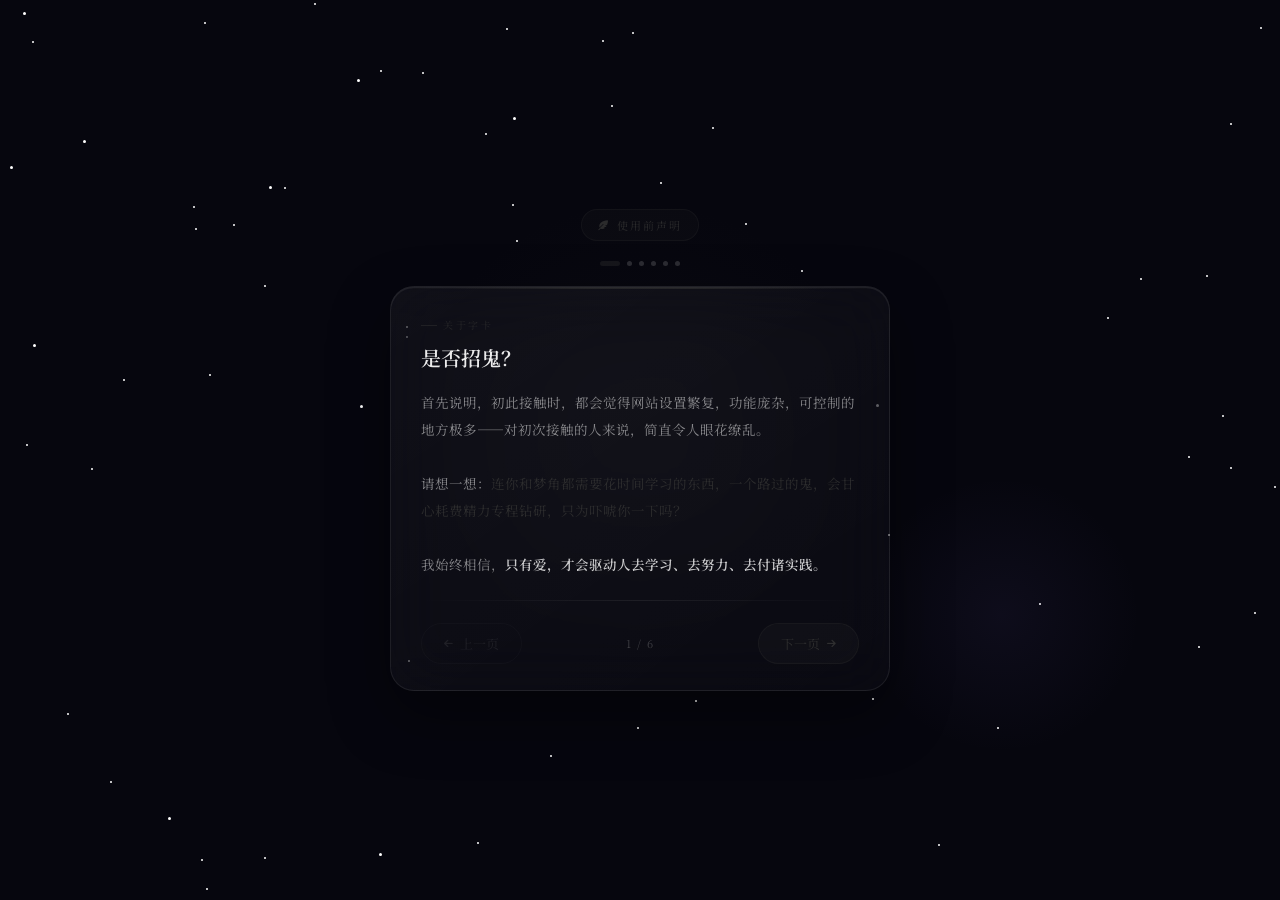
==== index.html @ e8627366 "Update index.html" ====
﻿<!DOCTYPE html>
<html lang="zh-CN" data-theme="light" data-color-theme="black-white">
<head>
    <meta charset="UTF-8">
    <meta name="viewport" content="width=device-width, initial-scale=1.0, maximum-scale=1.0, user-scalable=no">
    <meta name="mobile-web-app-capable" content="yes">
    <meta name="apple-mobile-web-app-capable" content="yes">
    <meta name="apple-mobile-web-app-status-bar-style" content="black-translucent">
    <meta name="theme-color" content="#000000">

    <title>传讯</title>
    <link rel="preconnect" href="https://fonts.googleapis.com">
    <link rel="preconnect" href="https://fonts.gstatic.com" crossorigin>
    <link href="https://fonts.googleapis.com/css2?family=Noto+Serif+SC:wght@400;500;600&display=swap" rel="stylesheet">
    <link rel="stylesheet" href="https://cdnjs.cloudflare.com/ajax/libs/font-awesome/6.4.0/css/all.min.css">
    <link rel="icon" type="image/png" sizes="192x192" href="https://file.youtochat.com/images/20260216/1771224856844_qdqqd.jpeg">
    <link rel="apple-touch-icon" href="https://file.youtochat.com/images/20260216/1771224856844_qdqqd.jpeg">
    <meta name="apple-mobile-web-app-title" content="ʚ𝑳𝑶𝑽𝑬ɞ">

    <script src="https://cdnjs.cloudflare.com/ajax/libs/localforage/1.10.0/localforage.min.js"></script>
    <script src="https://cdnjs.cloudflare.com/ajax/libs/jszip/3.10.1/jszip.min.js"></script>

    <link rel="stylesheet" href="styles.css">

    <style id="css-live-preview-style"></style>
</head>
<body>
<div id="splash-declaration">
    <div class="splash-bg-stars" id="splash-stars"></div>
    <div class="splash-glow-1"></div>
    <div class="splash-glow-2"></div>

    <div class="splash-inner">
        <div class="splash-badge">
            <i class="fas fa-feather-alt"></i>
            使用前声明
        </div>

        <div class="splash-dots" id="splash-dots"></div>

        <div class="splash-card">
            <div class="splash-card-top-line"></div>
            <div class="splash-card-body">
                <div class="splash-slides" id="splash-slides">

                    <div class="splash-slide active" data-index="0">
                        <div class="splash-slide-tag">关于字卡</div>
                        <div class="splash-slide-title">是否招鬼？</div>
                        <div class="splash-slide-body">
                            首先说明，初此接触时，都会觉得网站设置繁复，功能庞杂，可控制的地方极多——对初次接触的人来说，简直令人眼花缭乱。<br><br>
                            请想一想：<em>连你和梦角都需要花时间学习的东西，一个路过的鬼，会甘心耗费精力专程钻研，只为吓唬你一下吗？</em><br><br>
                            我始终相信，<strong>只有爱，才会驱动人去学习、去努力、去付诸实践。</strong>
                        </div>
                    </div>

                    <div class="splash-slide" data-index="1">
                        <div class="splash-slide-tag">关于谣言</div>
                        <div class="splash-slide-title">请有自知之明</div>
                        <div class="splash-slide-body">
                            我不混社区，但有些话我是知道的。有些谣我懒得一一辟除，借本网站博取流量与点赞的行为，我也当没看见。<br><br>
                            只是——<em>沉默不代表无所谓。</em>这些声音已经开始影响到我本人的生活。<br><br> 将链接不稳/回复看不懂等问题怪罪到网站上的做法不可取。<br><br>
                            <div class="splash-highlight-box">郑重声明：造谣是违法行为，污蔑与恶意中伤同样须承担法律责任。请每一位使用者，对自己的言行负责。</div>
                        </div>
                    </div>

                    <div class="splash-slide" data-index="2">
                        <div class="splash-slide-tag">关于盈利</div>
                        <div class="splash-slide-title">纯粹为爱发电</div>
                        <div class="splash-slide-body">
                            <strong>本网站不盈利。</strong>从未向任何人收取一分钱，也绝无日后"圈钱"的计划。<br><br>
                            这里承载的是真实的情感与创作热情，而非商业利益。<br><br>
                            伴随网站逐渐破圈，<em>造谣、污蔑、盈利质疑、冷嘲热讽</em>——这些或许都是无法完全回避的代价。<br><br>
                            我本无意计较，但请来访者保有基本的善意，不要让热爱变成消耗。
                        </div>
                    </div>

                    <div class="splash-slide" data-index="3">
                        <div class="splash-slide-tag">再次强调</div>
                        <div class="splash-slide-title">你对链接梦角的看法？</div>
                        <div class="splash-slide-body">
                            没有任何人强迫你使用本网站。<br><br>
                            <strong>如果你不信：</strong>字卡回复基于概率算法，属于科学范畴，与封建迷信无关。理性使用即可。<br><br>
                            <strong>如果你信：</strong>那么请同样相信——<em>你是绝对安全的。</em>这里没有任何东西能够伤害你。<br><br>
                            无论你持何种态度，我都欢迎你，也尊重你的选择。
                        </div>
                    </div>

                    <div class="splash-slide" data-index="4">
                        <div class="splash-slide-tag">关于视频通话</div>
                        <div class="splash-slide-title">纯粹的装饰</div>
                        <div class="splash-slide-body">
                            <strong>通话功能仅作为界面装饰存在，不具备任何实际通话或数据采集能力。</strong><br><br>
                            本网站不包含任何摄像头调用逻辑，亦不存在隐私窥探行为。摄像头调用需要专项技术与额外费用，本项目从未采用，也没有这方面的意图。<br><br>
                            近期流传的隐私传言，出发点或许是好意，但已造成不必要的焦虑。<em>在此郑重澄清：网站根本不具备视频传输功能。</em><br><br>
                            <div class="splash-highlight-box">关闭浏览器摄像头权限是完全正确的做法——我支持每一位用户保护自己的隐私权益。若误解持续扩散，将考虑移除该装饰功能。</div>
                        </div>
                    </div>

                    <div class="splash-slide" data-index="5">
                        <div class="splash-slide-tag">入场承诺</div>
                        <div class="splash-slide-title">请留下你的承诺</div>
                        <div class="splash-pledge-desc">在下方输入框中，<em style="color:rgba(var(--accent-color-rgb,197,164,126),0.8);font-style:normal;">逐字抄写</em>以下承诺，即可进入网站。</div>
                        <div class="splash-pledge-required" id="splash-pledge-text">我绝不盈利、造谣、污蔑或嘲讽，并对自己的使用行为负完全责任</div>
                        <input class="splash-pledge-input" id="splash-pledge-input" type="text" placeholder="请在此逐字输入上方承诺…" autocomplete="off" autocorrect="off" autocapitalize="off" spellcheck="false" />
                        <div class="splash-pledge-hint" id="splash-pledge-hint">请完整输入上方承诺后方可进入</div>
                    </div>

                </div>

                <div class="splash-divider"></div>
                <div class="splash-footer" style="padding:0;">
                    <button class="splash-btn splash-btn-ghost" id="splash-prev-btn" disabled>
                        <i class="fas fa-arrow-left"></i> 上一页
                    </button>
                    <span class="splash-page-num" id="splash-page-num">1 / 6</span>
                    <button class="splash-btn splash-btn-next" id="splash-next-btn">
                        下一页 <i class="fas fa-arrow-right"></i>
                    </button>
                    <button class="splash-btn splash-btn-enter" id="splash-enter-btn" style="display:none;">
                        进入 <i class="fas fa-heart"></i>
                    </button>
                </div>
            </div>
        </div>
    </div>
</div>

<div id="tour-overlay" class="tour-overlay">
    <div id="tour-highlight-box" class="tour-highlight-box"></div>
    <div id="tour-popover" class="tour-popover">
        <div class="tour-popover-header">
            <span id="tour-title" class="tour-title"></span>
            <span id="tour-step-counter" class="tour-step-counter"></span>
        </div>
        <div id="tour-content" class="tour-popover-content"></div>
        <div class="tour-popover-footer">
            <button id="tour-skip-btn" class="tour-btn tour-btn-skip">跳过</button>
            <div class="tour-navigation">
                <button id="tour-prev-btn" class="tour-btn"><i class="fas fa-arrow-left"></i> 上一步</button>
                <button id="tour-next-btn" class="tour-btn tour-btn-primary">下一步 <i class="fas fa-arrow-right"></i></button>
            </div>
        </div>
    </div>
</div>

    <div class="welcome-animation" id="welcome-animation">
        <div class="welcome-bg-gradient"></div>
        <div class="stars-container" id="stars-container"></div>
        <div class="welcome-particles" id="welcome-particles"></div>
        <div id="welcome-meteors" style="position:absolute;inset:0;pointer-events:none;overflow:hidden;"></div>
        <div class="welcome-content-wrapper">
            <div class="logo-tech-container">
                <div class="logo-circle-outer"></div>
                <div class="logo-circle-inner"></div>
                <div class="logo-icon-main">
                    <i class="fas fa-satellite-dish"></i>
                </div>
                <div class="orbit-dot"></div>
                <div class="orbit-dot-2"></div>
                <div class="orbit-dot-3"></div>
            </div>

            <div class="text-tech-container">
                <div class="welcome-title-glitch" id="welcome-title-glitch" data-text="传讯">
                    加载失败
                </div>
                <div class="welcome-subtitle-scramble" id="welcome-subtitle-scramble">
                    请重试／更换平台/更换网络
                </div>
            </div>

            <div class="loader-tech">
                <div class="loader-tech-bar" id="loader-tech-bar"></div>
            </div>
            <div id="loader-status-text" style="font-size:10px;opacity:0.5;letter-spacing:1px;color:var(--welcome-text-sub);margin-top:4px;font-family:monospace;"></div>
        </div>
    </div>
    <button id="immersive-exit-btn" onclick="toggleImmersiveMode(false)" title="退出沉浸模式">
<i class="fas fa-expand"></i>
</button>
    <div class="header">
        <div class="header-motto"></div>
        <div class="header-inner">
         <div class="user-info">
                <div id="partner-name" class="username">
                    梦角
                </div>
                <div id="partner-avatar-container" class="avatar-container">
                    <div class="avatar" id="partner-avatar">
                        <i class="fas fa-user"></i>
                    </div>
                </div>
                <div class="status" id="partner-status">
                    <span>在线</span>
                </div>
            </div>
            <div class="header-actions">
               <!-- <button id="session-manager-btn" class="action-btn" title="会话管理"><i class="fas fa-comments"></i></button>-->
                <button id="group-chat-btn" class="action-btn" title="群聊设置"><i class="fas fa-users"></i></button>
                <button id="daily-greeting-btn" class="action-btn" title="今日公告" onclick="reopenDailyGreeting()"><i class="fas fa-newspaper"></i></button>
                <button id="theme-toggle" class="action-btn" title="切换主题"><i class="fas fa-moon"></i></button>
                <button id="settings-btn" class="action-btn" title="设置"><i class="fas fa-cog"></i></button>
            </div>
             <div class="user-info">
                <div class="username" id="my-name">
                    我
                </div>
               
                <div id="my-avatar-container" class="avatar-container">
                    <div class="avatar" id="my-avatar">
                        <i class="fas fa-user"></i>
                    </div>
                </div>
               
                <div class="status" id="my-status-container">
                    <span id="my-status-text">在线</span>
                </div>
            </div>
        </div>
    </div>

    <div class="main-chat-area">

        <div class="history-loader" id="history-loader">
            <div class="history-spinner"></div>
        </div>

        <div class="chat-container" id="chat-container">
    </div>
    <div class="empty-state" id="empty-state" style="display:none;position:absolute;left:50%;top:50%;transform:translate(-50%,-50%);flex-direction:column;align-items:center;justify-content:center;text-align:center;padding:20px;width:100%;pointer-events:none;z-index:1;">
            <div style="position:relative;margin-bottom:20px;">
                <i class="fas fa-heart" style="font-size:52px;opacity:0.55;color:var(--accent-color);"></i>
                <i class="fas fa-comment-dots" style="position:absolute;bottom:-6px;right:-10px;font-size:26px;opacity:0.65;color:var(--accent-color);"></i>
            </div>
            <p style="font-size:15px;font-weight:600;color:var(--accent-color);opacity:0.9;letter-spacing:1px;">✦ 我们的故事，始于此刻 ✦</p>
            <p style="font-size:12px;margin-top:8px;opacity:0.65;letter-spacing:0.5px;color:var(--text-secondary);">说点什么，让对话开始吧</p>
    </div>
    <div id="typing-indicator-wrapper">
        <div class="typing-indicator" id="typing-indicator">
            <div class="typing-indicator-avatar" id="typing-indicator-avatar">
                <i class="fas fa-user"></i>
            </div>
            <span class="typing-indicator-label" id="typing-indicator-label"></span>
            <div class="typing-dots">
                <div class="typing-dot"></div>
                <div class="typing-dot"></div>
                <div class="typing-dot"></div>
            </div>
        </div>
    </div>

    <div id="ti-settings-modal">
        <div id="ti-settings-panel">
            <div class="ti-settings-header">
                <div class="ti-settings-icon">💬</div>
                <div>
                    <div class="ti-settings-title">正在输入</div>
                </div>
                <button class="ti-settings-close" id="ti-settings-close-btn">×</button>
            </div>
            <div class="ti-settings-body">
                <div class="ti-settings-row">
                    <div class="ti-settings-row-label">
                        <div class="ti-settings-row-icon">❤︎</div>
                        <div>
                            <div class="ti-settings-row-text">显示头像</div>
                            <div class="ti-settings-row-sub">在指示器左侧显示对方头像</div>
                        </div>
                    </div>
                    <div class="setting-pill-row" id="ti-avatar-toggle" style="pointer-events:auto;cursor:pointer;background:var(--primary-bg);border-radius:14px;padding:10px 14px;border:1px solid var(--border-color);">
                        <div class="setting-pill-switch" id="ti-avatar-pill"><div class="setting-pill-knob"></div></div>
                    </div>
                </div>

                <div class="ti-text-edit-row">
                    <div class="ti-text-edit-label">
                        <i class="fas fa-pen" style="font-size:11px;color:var(--accent-color);"></i>
                        <span>自定义文案</span>
                        <button class="ti-text-reset-btn" id="ti-text-reset-btn">恢复默认</button>
                    </div>
                    <div class="ti-text-input-wrap">
                        <input class="ti-text-input" id="ti-text-input" type="text" maxlength="20" placeholder="例：正在输入…">
                        <button class="ti-text-save-btn" id="ti-text-save-btn">保存</button>
                    </div>
                </div>

                <div>
                    <div class="ti-text-edit-label" style="margin-bottom:8px;">
                        <i class="fas fa-eye" style="font-size:11px;color:var(--accent-color);"></i>
                        <span>预览效果</span>
                    </div>
                    <div class="ti-preview-box">
                        <div id="ti-preview-avatar" style="width:30px;height:30px;border-radius:50%;background:rgba(var(--accent-color-rgb),0.15);border:2px solid rgba(var(--accent-color-rgb),0.25);display:flex;align-items:center;justify-content:center;flex-shrink:0;overflow:hidden;">
                            <i class="fas fa-user" style="font-size:12px;color:var(--accent-color);"></i>
                        </div>
                        <span id="ti-preview-text" style="font-size:11.5px;font-weight:600;color:var(--accent-color);opacity:0.88;letter-spacing:0.4px;"></span>
                        <div class="ti-preview-dots">
                            <div class="ti-preview-dot"></div>
                            <div class="ti-preview-dot"></div>
                            <div class="ti-preview-dot"></div>
                        </div>
                    </div>
                </div>
            </div>
        </div>
    </div>
    <div class="input-area-wrapper">
        <div class="batch-preview" id="batch-preview"></div>
        <div id="reply-preview-container"></div>
        <div id="collapsed-extras-panel" style="display:none;">
            <div class="collapsed-extras-inner" style="padding:12px; background:var(--secondary-bg); border-top:1px solid var(--border-color);">
                <div style="display:grid; grid-template-columns: repeat(2, 1fr); gap:12px;">
                    <button class="collapsed-extra-btn" id="attachment-btn-extra" title="发送图片" onclick="document.getElementById('image-input').click()">
                        <i class="fas fa-image"></i>
                    </button>
                    <button class="collapsed-extra-btn" id="combo-btn-extra" title="表情拍一拍">
                        <i class="fas fa-laugh-beam"></i>
                    </button>
                    <button class="collapsed-extra-btn" id="batch-btn-extra" title="批量发送">
                        <i class="fas fa-layer-group"></i>
                    </button>
                    <button class="collapsed-extra-btn" title="字卡回复" onclick="(function(){document.getElementById('collapsed-extras-panel').style.display='none';document.getElementById('collapse-expand-btn').classList.remove('open');showModal(document.getElementById('custom-replies-modal'));})();">
                        <i class="fas fa-comment-dots"></i>
                    </button>
                    <button class="collapsed-extra-btn" title="塔罗占卜" onclick="(function(){document.getElementById('collapsed-extras-panel').style.display='none';document.getElementById('collapse-expand-btn').classList.remove('open');generateFortune();})();">
                        <i class="fas fa-star-and-crescent"></i>
                    </button>
                    <button class="collapsed-extra-btn" id="collapsed-call-btn" title="视频通话" onclick="(function(){document.getElementById('collapsed-extras-panel').style.display='none';document.getElementById('collapse-expand-btn').classList.remove('open');if(window.callFeature&&typeof window.callFeature.startCall==='function')window.callFeature.startCall(false);})();">
                        <i class="fas fa-video"></i>
                    </button>
                    <button class="collapsed-extra-btn" title="退出收纳" onclick="window.exitCollapseMode && window.exitCollapseMode()" style="color:#ff5050; background:rgba(255,80,80,0.1);">
                        <i class="fas fa-times"></i>
                    </button>
                </div>
            </div>
        </div>
        <div class="input-area">
    <button id="collapse-expand-btn" title="展开更多" style="display:none;width:36px;height:36px;border:none;border-radius:50%;cursor:pointer;background:rgba(var(--accent-color-rgb),0.12);color:var(--accent-color);font-size:14px;transition:all 0.25s;flex-shrink:0;align-items:center;justify-content:center;" onclick="window.toggleCollapsedExtras && window.toggleCollapsedExtras()"><i class="fas fa-chevron-up"></i></button>
    <button class="attachment-btn input-btn collapse-hideable" id="attachment-btn" title="发送图片"><i class="fas fa-image"></i></button>
    
    <button class="combo-btn input-btn collapse-hideable" id="combo-btn" title="表情 & 拍一拍">
        <i class="fas fa-laugh-beam"></i>
    </button>

    <textarea class="message-input" id="message-input" placeholder="" rows="1"></textarea>
    
    <div class="input-buttons">
    <button class="continue-btn input-btn" id="continue-btn" title="让对方继续说"><i class="fas fa-ellipsis-h"></i></button>
        <button class="send-btn input-btn" id="send-btn" title="发送消息"><i class="fas fa-paper-plane"></i></button>
        
        <div class="sticker-picker-popover" id="user-sticker-picker">
            <div class="combo-tabs-header">
                <button class="combo-tab-btn active" data-tab="my-sticker"><i class="fas fa-user" style="font-size:10px;"></i> 我</button>
                <button class="combo-tab-btn" data-tab="partner-sticker"><i class="fas fa-heart" style="font-size:10px;"></i> 对方</button>
                <button class="combo-tab-btn" data-tab="poke">拍一拍</button>
                <div style="margin-left:auto;display:flex;align-items:center;gap:4px;">
                    <button id="sticker-add-btn" onclick="document.getElementById('my-sticker-quick-upload').click()" title="添加我的表情" style="background:var(--accent-color);border:none;cursor:pointer;padding:4px 10px;color:#fff;font-size:12px;font-weight:700;display:flex;align-items:center;gap:4px;border-radius:8px;transition:all 0.2s;box-shadow:0 2px 8px rgba(var(--accent-color-rgb),0.35);" onmouseover="this.style.opacity='0.85';this.style.transform='scale(1.05)'" onmouseout="this.style.opacity='1';this.style.transform='scale(1)'"><i class="fas fa-plus"></i> 添加</button>
                    <button onclick="window.openMyStickerSettings()" title="管理表情库" style="background:none;border:none;cursor:pointer;padding:4px 8px;color:var(--text-secondary);font-size:12px;display:flex;align-items:center;gap:3px;border-radius:6px;transition:all 0.2s;" onmouseover="this.style.background='rgba(var(--accent-color-rgb),0.12)';this.style.color='var(--accent-color)'" onmouseout="this.style.background='none';this.style.color='var(--text-secondary)'"><i class="fas fa-cog"></i></button>
                </div>
            </div>
            <div class="combo-content-area" id="combo-content-area">
            </div>
        </div>
    </div>
    <input type="file" id="image-input" class="file-input" accept="image/*">
    <input type="file" id="my-sticker-quick-upload" class="file-input" accept="image/*" multiple>
</div>
    </div>


    <div class="modal" id="edit-modal" style="z-index:3000;">
        <div class="modal-content">
            <div class="modal-title">
                <i class="fas fa-user-edit"></i><span id="edit-modal-title">修改昵称</span>
            </div>
            <input type="text" class="modal-input" id="name-input" placeholder="输入新昵称"><div class="modal-buttons">
                <button class="modal-btn modal-btn-secondary" id="cancel-edit">取消</button><button class="modal-btn modal-btn-primary" id="save-name" disabled>保存</button>
            </div>
        </div>
    </div>

    <div class="modal" id="avatar-modal">
        <div class="modal-content">
            <div class="modal-title">
                <i class="fas fa-portrait"></i><span id="avatar-modal-title">上传头像</span>
            </div>
            <input type="file" class="modal-input" id="avatar-input" accept="image/*"><div class="modal-buttons">
                <button class="modal-btn modal-btn-secondary" id="cancel-avatar">取消</button><button class="modal-btn modal-btn-primary" id="save-avatar">保存</button>
            </div>
        </div>
    </div>

    <div class="modal" id="note-modal">
        <div class="modal-content">
            <div class="modal-title">
                <i class="fas fa-sticky-note"></i><span>编辑注释</span>
            </div>
            <textarea class="modal-textarea" id="note-input" placeholder="为这条消息添加注释..."></textarea><div class="modal-buttons">
                <button class="modal-btn modal-btn-secondary" id="cancel-note">取消</button><button class="modal-btn modal-btn-primary" id="save-note">保存</button>
            </div>
        </div>
    </div>

    <div class="modal" id="poke-modal">
        <div class="modal-content">
            <div class="modal-title">
                <i class="fas fa-hand-sparkles"></i><span>拍一拍</span>
            </div>
            <input type="text" class="modal-input" id="poke-input" placeholder="例如：拍了拍对方的肩膀"><div class="modal-buttons">
                <div style="width:100%;display:flex;align-items:center;gap:8px;margin:6px 0 0;">
                    <input type="checkbox" id="poke-save-to-library" style="width:16px;height:16px;cursor:pointer;accent-color:var(--accent-color);">
                    <label for="poke-save-to-library" style="font-size:12px;color:var(--text-secondary);cursor:pointer;">保存到拍一拍库</label>
                </div>
                <button class="modal-btn modal-btn-secondary" id="cancel-poke">取消</button><button class="modal-btn modal-btn-primary" id="send-poke">发送</button>
            </div>
        </div>
    </div>
<div class="modal" id="envelope-modal">
    <div class="modal-content" style="max-height:92vh; padding:0; overflow:hidden; background:transparent;">
    <div class="env-wrapper">
        <div class="env-header-flap">
            <svg class="env-header-icon" width="40" height="30" viewBox="0 0 40 30" fill="none">
                <rect x="1" y="7" width="38" height="22" rx="3" fill="rgba(255,255,255,0.18)" stroke="rgba(255,255,255,0.6)" stroke-width="1.5"/>
                <path d="M1 9 L20 20 L39 9" stroke="rgba(255,255,255,0.5)" stroke-width="1.2" fill="none"/>
                <path d="M1 29 L14 18" stroke="rgba(255,255,255,0.35)" stroke-width="1"/>
                <path d="M39 29 L26 18" stroke="rgba(255,255,255,0.35)" stroke-width="1"/>
            </svg>
            <div class="env-header-title">信 封 投 递</div>
            <div class="env-header-subtitle">Letters · Correspondence</div>
        </div>

        <div class="env-body">
            <div class="env-tab-bar">
                <button class="env-tab-btn active" id="env-tab-outbox" onclick="switchEnvTab('outbox')">
                    <svg width="12" height="12" viewBox="0 0 24 24" fill="none" stroke="currentColor" stroke-width="2" style="vertical-align:-1px;margin-right:4px;"><path d="M22 2L11 13"/><path d="M22 2L15 22 11 13 2 9l20-7z"/></svg>寄出的信
                    <span id="env-outbox-badge" class="env-badge" style="display:none;"></span>
                </button>
                <button class="env-tab-btn" id="env-tab-inbox" onclick="switchEnvTab('inbox')">
                    <svg width="12" height="12" viewBox="0 0 24 24" fill="none" stroke="currentColor" stroke-width="2" style="vertical-align:-1px;margin-right:4px;"><path d="M22 13V19a2 2 0 01-2 2H4a2 2 0 01-2-2v-6"/><polyline points="15 3 21 3 21 9"/><line x1="21" y1="3" x2="10" y2="14"/></svg>收到的信
                    <span id="env-inbox-badge" class="env-badge" style="display:none;"></span>
                </button>
            </div>

            <div id="env-outbox-section">
                <div id="env-outbox-list"></div>
            </div>

            <div id="env-inbox-section" style="display:none;">
                <div id="env-inbox-list"></div>
            </div>

            <div id="env-compose-form" style="display:none;">
                <div class="env-compose-paper">
                    <div class="env-compose-heading">
                        <svg width="13" height="13" viewBox="0 0 24 24" fill="none" stroke="currentColor" stroke-width="2"><path d="M12 20h9"/><path d="M16.5 3.5a2.121 2.121 0 013 3L7 19l-4 1 1-4L16.5 3.5z"/></svg>
                        <span id="env-compose-title">写一封信</span>
                    </div>
                    <textarea id="envelope-input" placeholder="亲爱的，&#10;&#10;今天想跟你说..."></textarea>
                </div>
                <div style="display:flex; align-items:center; gap:8px; margin:4px 0 6px; font-size:12px; padding: 0 2px;">
                    <input type="checkbox" id="env-send-to-chat" style="width:15px;height:15px; cursor:pointer; accent-color:var(--accent-color);">
                    <label for="env-send-to-chat" style="cursor:pointer; color:var(--text-secondary);">同时发送到聊天记录</label>
                </div>
                <div class="env-send-info">
                    <svg width="13" height="13" viewBox="0 0 24 24" fill="none" stroke="var(--accent-color)" stroke-width="2"><circle cx="12" cy="12" r="10"/><polyline points="12 6 12 12 16 14"/></svg>
                    <span id="env-reply-time-info">对方将在 10-24 小时内回信（8-12 句话）</span>
                </div>
                <div style="display:flex;gap:8px;">
                    <button class="modal-btn modal-btn-secondary" id="cancel-compose" onclick="cancelEnvelopeCompose()" style="flex:1;">取消</button>
                    <button class="modal-btn modal-btn-primary" id="send-envelope" style="flex:2;">
                        <svg width="14" height="14" viewBox="0 0 24 24" fill="none" stroke="currentColor" stroke-width="2" style="vertical-align:-2px;margin-right:6px;"><path d="M22 2L11 13"/><path d="M22 2L15 22 11 13 2 9l20-7z"/></svg>封 · 寄出
                    </button>
                </div>
            </div>
        </div>

        <div class="env-send-area" id="env-main-close-btn">
            <button class="env-write-btn" id="new-envelope-btn" onclick="openNewEnvelopeForm()">
                <svg width="16" height="16" viewBox="0 0 24 24" fill="none" stroke="currentColor" stroke-width="2.2"><path d="M12 20h9"/><path d="M16.5 3.5a2.121 2.121 0 013 3L7 19l-4 1 1-4L16.5 3.5z"/></svg>
                提笔写信
            </button>
            <button class="env-close-btn" id="cancel-envelope">关闭</button>
        </div>
    </div>
    </div>
</div>

<div class="modal" id="envelope-view-modal" style="z-index:2100;">
    <div class="modal-content" style="overflow:hidden;padding:0;background:transparent;max-height:92vh;display:flex;flex-direction:column;">
    <div style="background:var(--secondary-bg);border-radius:20px;overflow:hidden;display:flex;flex-direction:column;max-height:92vh;">
        <div style="background:var(--accent-color);padding:0;position:relative;overflow:hidden;flex-shrink:0;">
            <div style="position:absolute;top:0;left:0;right:0;bottom:0;background:repeating-linear-gradient(45deg,rgba(255,255,255,0.04) 0px,rgba(255,255,255,0.04) 2px,transparent 2px,transparent 12px);pointer-events:none;"></div>
            <div style="position:relative;padding:14px 20px 12px;display:flex;align-items:center;justify-content:space-between;">
                <div style="display:flex;align-items:center;gap:10px;color:white;">
                    <svg width="18" height="18" viewBox="0 0 24 24" fill="none" stroke="currentColor" stroke-width="2"><rect x="2" y="4" width="20" height="16" rx="2"/><path d="M22 7l-10 7L2 7"/></svg>
                    <span id="env-view-title" style="font-size:14px;font-weight:700;letter-spacing:2px;">信件内容</span>
                </div>
                <div style="border:2px solid rgba(255,255,255,0.5);border-radius:50%;width:48px;height:48px;display:flex;flex-direction:column;align-items:center;justify-content:center;opacity:0.7;">
                    <span style="font-size:7px;color:white;letter-spacing:0.5px;">已送达</span>
                    <span id="env-view-stamp-date" style="font-size:8px;color:white;font-weight:600;"></span>
                    <span style="font-size:6px;color:white;opacity:0.8;">DELIVERED</span>
                </div>
            </div>
        </div>

        <div style="padding:0;overflow-y:auto;flex:1;min-height:0;">
            <div id="env-view-content" style="display:none;">
                <div id="env-view-original-ctx" style="display:none;margin:14px 16px 0;background:rgba(var(--accent-color-rgb),0.06);border:1px solid rgba(var(--accent-color-rgb),0.18);border-radius:10px;padding:10px 14px;border-left:3px solid rgba(var(--accent-color-rgb),0.5);">
                    <div style="font-size:10px;color:var(--accent-color);letter-spacing:1px;text-transform:uppercase;margin-bottom:6px;opacity:0.8;display:flex;align-items:center;gap:5px;"><svg width="10" height="10" viewBox="0 0 24 24" fill="none" stroke="currentColor" stroke-width="2"><path d="M22 2L11 13"/><path d="M22 2L15 22 11 13 2 9l20-7z"/></svg>你的原信</div>
                    <div id="env-view-original-text" style="font-size:12.5px;color:var(--text-secondary);line-height:1.7;font-style:italic;white-space:pre-wrap;word-break:break-word;max-height:80px;overflow:hidden;position:relative;"></div>
                    <div id="env-view-original-expand" style="font-size:11px;color:var(--accent-color);margin-top:5px;cursor:pointer;display:none;" onclick="(function(){var t=document.getElementById('env-view-original-text');t.style.maxHeight=t.style.maxHeight==='none'?'80px':'none';document.getElementById('env-view-original-expand').textContent=t.style.maxHeight==='none'?'收起':'展开查看全文';})()">展开查看全文</div>
                </div>
                <div style="background:var(--primary-bg);margin:14px 16px 16px;border-radius:12px;border:1px solid var(--border-color);overflow:hidden;box-shadow:0 2px 12px rgba(0,0,0,0.06);">
                    <div style="height:6px;background:linear-gradient(90deg,var(--accent-color),rgba(var(--accent-color-rgb),0.4),var(--accent-color));"></div>
                    <div style="padding:20px 20px 16px;position:relative;">
                        <div style="position:absolute;left:52px;top:0;bottom:0;width:1px;background:rgba(220,80,80,0.15);pointer-events:none;"></div>
                        <div style="position:absolute;inset:0;background:repeating-linear-gradient(transparent,transparent 31px,rgba(var(--accent-color-rgb),0.06) 31px,rgba(var(--accent-color-rgb),0.06) 32px);pointer-events:none;border-radius:12px;"></div>
                        
                        <div style="position:relative;z-index:1;">
                            <div id="env-view-date-line" style="font-size:11px;color:var(--text-secondary);text-align:right;margin-bottom:16px;letter-spacing:1px;opacity:0.8;font-style:italic;"></div>
                            <div id="env-view-to-line" style="font-size:13px;color:var(--text-primary);margin-bottom:4px;font-weight:500;"></div>
                            <div id="env-view-greeting-line" style="font-size:13px;color:var(--text-secondary);margin-bottom:14px;font-style:italic;opacity:0.8;"></div>
                            <div id="env-view-text" class="env-letter-paper" style="border:none;background:transparent;padding:0 0 0 8px;line-height:32px;margin-bottom:16px;"></div>
                            <div style="border-top:1px dashed rgba(var(--accent-color-rgb),0.25);margin:12px 0;"></div>
                            <div id="env-view-sign-date" style="font-size:11px;color:var(--text-secondary);text-align:right;margin-bottom:4px;letter-spacing:0.5px;"></div>
                            <div id="env-view-sign-name" style="font-size:14px;color:var(--accent-color);text-align:right;font-weight:600;letter-spacing:1px;"></div>
                        </div>
                    </div>
                </div>
            </div>
            <div id="env-view-edit" style="display:none;padding:16px;">
                <div class="env-compose-paper" style="padding:14px;">
                    <textarea class="modal-textarea" id="env-edit-input" style="height:160px;background:transparent;border:none;outline:none;font-family:var(--font-family);font-size:14px;line-height:1.9;width:100%;resize:none;"></textarea>
                </div>
            </div>
        </div>

        <div class="modal-buttons" style="margin:0;padding:12px 18px 16px;border-top:1px solid var(--border-color);flex-shrink:0;">
            <button class="modal-btn modal-btn-secondary" id="close-env-view" onclick="closeEnvViewModal()">关闭</button>
            <button class="modal-btn modal-btn-secondary" id="env-view-edit-btn" onclick="toggleEnvEdit()">编辑</button>
            <button class="modal-btn modal-btn-primary" id="env-view-save-btn" onclick="saveEnvEdit()" style="display:none;">保存</button>
        </div>
    </div>
    </div>
</div>
<div class="modal" id="group-chat-modal">
    <div class="modal-content">
        <div class="modal-title">
            <i class="fas fa-users"></i><span>群聊设置</span>
        </div>

        <div class="settings-section">
            <div class="settings-section-title"><i class="fas fa-toggle-on"></i>群聊模式</div>
            <div id="group-mode-toggle" style="display:flex;align-items:center;gap:12px;background:var(--primary-bg);border:1px solid var(--border-color);border-radius:12px;padding:12px 14px;cursor:pointer;transition:all 0.2s;">
                <div style="width:36px;height:36px;border-radius:50%;background:rgba(var(--accent-color-rgb),0.12);display:flex;align-items:center;justify-content:center;flex-shrink:0;">
                    <i id="group-mode-icon" class="fas fa-users" style="font-size:18px;color:var(--accent-color);"></i>
                </div>
                <div style="flex:1;">
                    <div style="font-size:13px;font-weight:600;color:var(--text-primary);">群聊模式</div>
                    <div style="font-size:11px;color:var(--text-secondary);margin-top:2px;" id="group-mode-status">已关闭 — 点击开启</div>
                </div>
                <div id="group-mode-pill" style="width:44px;height:24px;border-radius:24px;background:var(--border-color);position:relative;transition:background 0.3s;flex-shrink:0;">
                    <div id="group-mode-knob" style="position:absolute;width:18px;height:18px;border-radius:50%;background:#fff;top:3px;left:3px;transition:left 0.25s;box-shadow:0 1px 3px rgba(0,0,0,0.2);"></div>
                </div>
            </div>
        </div>

        <div class="settings-section" id="group-display-section" style="display:none;">
            <div class="settings-section-title"><i class="fas fa-eye"></i>显示选项</div>
            <div style="display:flex;flex-direction:column;gap:8px;">
                <div id="group-show-name-toggle" style="display:flex;align-items:center;gap:10px;padding:10px 14px;background:var(--primary-bg);border:1px solid var(--border-color);border-radius:10px;cursor:pointer;">
                    <i class="fas fa-tag" style="color:var(--accent-color);width:18px;"></i>
                    <span style="flex:1;font-size:13px;">显示成员名称</span>
                    <div id="group-show-name-pill" style="width:36px;height:20px;border-radius:20px;background:var(--accent-color);position:relative;transition:background 0.3s;">
                        <div id="group-show-name-knob" style="position:absolute;width:14px;height:14px;border-radius:50%;background:#fff;top:3px;right:3px;transition:right 0.25s;box-shadow:0 1px 3px rgba(0,0,0,0.2);"></div>
                    </div>
                </div>
            </div>
        </div>

        <div class="settings-section" id="group-members-section" style="display:none;">
            <div class="settings-section-title" style="display:flex;align-items:center;justify-content:space-between;">
                <span><i class="fas fa-users"></i>群成员</span>
                <button onclick="openAddGroupMember()" class="modal-btn modal-btn-primary" style="padding:5px 12px;font-size:12px;"><i class="fas fa-plus"></i> 添加</button>
            </div>
            <div id="group-members-list" style="display:flex;flex-direction:column;gap:8px;max-height:220px;overflow-y:auto;"></div>
        </div>

        <div class="modal-buttons">
            <button class="modal-btn modal-btn-secondary" id="close-group-chat">关闭</button>
        </div>
    </div>
</div>

<div class="modal" id="group-member-edit-modal" style="z-index:2200;">
    <div class="modal-content" style="max-width:320px;">
        <div class="modal-title">
            <i class="fas fa-user-edit"></i><span id="group-member-edit-title">添加成员</span>
        </div>
        <div style="display:flex;flex-direction:column;gap:12px;padding:4px 0;">
            <div style="display:flex;flex-direction:column;align-items:center;gap:8px;">
                <div id="group-member-avatar-preview" onclick="document.getElementById('group-member-avatar-input').click()" style="width:64px;height:64px;border-radius:50%;background:var(--primary-bg);border:2px dashed var(--border-color);display:flex;align-items:center;justify-content:center;cursor:pointer;overflow:hidden;flex-shrink:0;">
                    <i class="fas fa-camera" style="font-size:20px;color:var(--text-secondary);"></i>
                </div>
                <span style="font-size:11px;color:var(--text-secondary);">点击上传头像</span>
                <input type="file" id="group-member-avatar-input" accept="image/*" style="display:none;" onchange="previewGroupMemberAvatar(this)">
            </div>
            <div>
                <label style="font-size:12px;color:var(--text-secondary);margin-bottom:4px;display:block;">成员名字</label>
                <input type="text" id="group-member-name-input" placeholder="输入名字" maxlength="10" style="width:100%;padding:10px 12px;border:1px solid var(--border-color);border-radius:10px;background:var(--primary-bg);color:var(--text-primary);font-size:14px;box-sizing:border-box;">
            </div>
        </div>
        <input type="hidden" id="group-member-edit-index">
        <div class="modal-buttons">
            <button class="modal-btn modal-btn-secondary" onclick="closeGroupMemberEdit()">取消</button>
            <button class="modal-btn modal-btn-primary" onclick="saveGroupMember()">保存</button>
        </div>
    </div>
</div>

    <div class="modal" id="settings-modal">
        <div class="modal-content">
            <div class="modal-title">
                <i class="fas fa-cog"></i><span>设置</span>
            </div>

            <div class="settings-grid">
                <div class="settings-card" id="appearance-settings">
                    <i class="fas fa-palette"></i>
                    <span>外观设置</span>
                </div>
                <div class="settings-card" id="chat-settings">
                    <i class="fas fa-comments"></i>
                    <span>聊天设置</span>
                </div>
                <div class="settings-card" id="advanced-settings">
                    <i class="fas fa-tools"></i>
                    <span>高级功能</span>
                </div>
                <div class="settings-card" id="data-settings">
                    <i class="fas fa-database"></i>
                    <span>数据管理</span>
                </div>
            </div>


            <div class="modal-buttons">
                <button class="modal-btn modal-btn-secondary" id="cancel-settings">关闭</button>
            </div>
        </div>
    </div>


    <div class="modal" id="appearance-modal">
        <div class="modal-content">

<div class="modal-title" id="appearance-modal-title">
    <i class="fas fa-palette"></i><span>外观设置</span>
</div>
<div id="gallery-banner-entry" style="margin-bottom: 15px; padding: 12px 16px; background: linear-gradient(135deg, rgba(var(--accent-color-rgb), 0.1), rgba(var(--accent-color-rgb), 0.02)); border: 1px solid rgba(var(--accent-color-rgb), 0.2); border-radius: 14px; display: flex; align-items: center; justify-content: space-between; cursor: pointer; transition: all 0.3s cubic-bezier(0.25, 0.8, 0.25, 1);">
    <div style="display:flex; align-items:center; gap: 12px;">
        <div style="width: 36px; height: 36px; background: var(--accent-color); border-radius: 10px; display: flex; align-items: center; justify-content: center; color: #fff; box-shadow: 0 4px 10px rgba(var(--accent-color-rgb), 0.3);">
            <i class="fas fa-images" style="font-size: 16px;"></i>
        </div>
        <div>
            <div style="font-size: 14px; font-weight: 600; color: var(--text-primary); letter-spacing: 0.5px;">传讯专属画廊</div>
            <div style="font-size: 11px; color: var(--text-secondary); margin-top: 2px;">获取气泡等素材</div>
        </div>
    </div>
    <i class="fas fa-chevron-right" style="color: var(--accent-color); opacity: 0.7;"></i>
</div>
<div id="appearance-nav-grid" style="display:grid;grid-template-columns:1fr 1fr;gap:10px;padding:4px 0 12px;">
    <div class="settings-card" onclick="showAppearancePanel('theme')" style="cursor:pointer;">
        <i class="fas fa-paint-roller"></i><span>主题配色</span>
    </div>
    <div class="settings-card" onclick="showAppearancePanel('font-bg')" style="cursor:pointer;">
        <i class="fas fa-font"></i><span>背景 & 字体</span>
    </div>
    <div class="settings-card" onclick="showAppearancePanel('bubble-css')" style="cursor:pointer;">
        <i class="fas fa-comment"></i><span>气泡 & CSS</span>
    </div>
    <div class="settings-card" onclick="showAppearancePanel('avatar')" style="cursor:pointer;">
        <i class="fas fa-user-circle"></i><span>聊天头像</span>
    </div>
</div>

<div id="appearance-panel-container" style="display:none;">
    <div style="display:flex;align-items:center;gap:10px;margin-bottom:14px;">
        <button onclick="hideAppearancePanel()" style="background:var(--primary-bg);border:1px solid var(--border-color);border-radius:10px;padding:6px 12px;font-size:12px;cursor:pointer;color:var(--text-secondary);">
            <i class="fas fa-arrow-left"></i> 返回
        </button>
        <span id="appearance-panel-title" style="font-size:14px;font-weight:600;color:var(--text-primary);"></span>
    </div>

    <div id="appearance-panel-theme" class="appearance-sub-panel" style="display:none;">
        <div class="settings-section">
            <div class="settings-section-title"><i class="fas fa-paint-roller"></i>主题配色</div>
            <div class="appearance-group" style="margin-bottom:0;">
                <div class="theme-editor-entry-btn" id="open-theme-editor">
                    <i class="fas fa-sliders-h"></i>
                    <span>自定义<br>编辑器</span>
                </div>
                <div class="preset-colors-container">
                    <div class="preset-colors-title"><i class="fas fa-swatchbook"></i> 快捷换肤</div>
                    <div class="theme-picker">
                        <button class="theme-color-btn" id="theme-gold" data-theme="gold" title="金色"></button>
                        <button class="theme-color-btn" id="theme-blue" data-theme="blue" title="蓝色"></button>
                        <button class="theme-color-btn" id="theme-purple" data-theme="purple" title="紫色"></button>
                        <button class="theme-color-btn" id="theme-green" data-theme="green" title="绿色"></button>
                        <button class="theme-color-btn" id="theme-pink" data-theme="pink" title="粉色"></button>
                        <button class="theme-color-btn" id="theme-black-white" data-theme="black-white" title="黑白"></button>
                        <button class="theme-color-btn" id="theme-pastel" data-theme="pastel" title="红色"></button>
                        <button class="theme-color-btn" id="theme-sunset" data-theme="sunset" title="橙色"></button>
                        <button class="theme-color-btn" id="theme-forest" data-theme="forest" title="深绿"></button>
                        <button class="theme-color-btn" id="theme-ocean" data-theme="ocean" title="深蓝"></button>
                    </div>
                </div>
            </div>
        </div>
        <div class="settings-section" id="theme-schemes-section">
            <div class="settings-section-title">
                <i class="fas fa-layer-group"></i>主题方案
                <button id="save-theme-scheme-btn" class="modal-btn modal-btn-primary" style="padding:4px 10px; font-size:11px; margin-left:auto;">
                    <i class="fas fa-plus"></i> 保存当前
                </button>
            </div>
            <div style="font-size:11px;color:var(--text-secondary);opacity:0.7;margin-bottom:8px;">保存当前所有外观设置，方便快速切换</div>
            <div id="theme-schemes-list" class="theme-schemes-list">
                <div class="theme-schemes-empty" id="theme-schemes-empty">
                    <i class="fas fa-paint-brush"></i>
                    <span>暂无保存的方案，点击"保存当前"试试~</span>
                </div>
            </div>
        </div>
    </div>

    <div id="appearance-panel-font" class="appearance-sub-panel" style="display:none;">
        <div class="settings-section">
            <div class="settings-section-title"><i class="fas fa-font"></i>字体设置</div>
            <div class="font-size-control">
                <span class="font-size-label">大小:</span>
                <input type="range" min="12" max="24" value="16" class="font-size-slider" id="font-size-slider">
                <span class="font-size-value" id="font-size-value">16px</span>
            </div>
            <div style="margin-top: 10px;">
                <label style="font-size: 12px; color: var(--text-secondary); display:block; margin-bottom:5px;">字体链接 (CSS/TTF):</label>
                <div style="display: flex; gap: 8px;">
                    <input type="text" id="custom-font-url" class="modal-input" style="margin-bottom:0; font-size:12px;" placeholder="https://example.com/font.woff2">
                    <button id="apply-font-btn" class="modal-btn modal-btn-primary" style="padding: 5px 10px; font-size: 12px; white-space: nowrap;">应用</button>
                    <button id="follow-system-font-btn" class="modal-btn modal-btn-secondary" style="padding: 5px 10px; font-size: 12px; white-space: nowrap; margin-left: 5px;">跟随系统</button>
                </div>
                <div style="font-size: 10px; color: var(--text-secondary); margin-top: 4px; opacity: 0.7;">
                    提示: 应用后将覆盖默认字体。留空并应用可恢复默认。
                </div>
            </div>
        </div>
    </div>

    <div id="appearance-panel-background" class="appearance-sub-panel" style="display:none;">
        <div class="settings-section">
            <div class="settings-section-title">
                <i class="fas fa-image"></i>聊天背景
                <input type="file" id="bg-gallery-input" accept="image/*" style="display: none;">
            </div>
            <div style="font-size:11px;color:var(--text-secondary);margin-bottom:8px;opacity:0.75;line-height:1.5;">
                支持图片及 GIF 动图。点击 <i class="fas fa-plus" style="font-size:10px;"></i> 添加，点击项目应用。
            </div>
            <div class="bg-gallery" id="background-gallery-list"></div>
            <div style="text-align: center; margin-top: 10px;">
                <button class="modal-btn modal-btn-secondary" id="reset-default-bg" style="font-size: 12px; padding: 6px 12px;">
                    <i class="fas fa-undo"></i> 恢复默认背景
                </button>
            </div>
        </div>
    </div>

    <div id="appearance-panel-bubble" class="appearance-sub-panel" style="display:none;">
        <div class="settings-section">
            <div class="settings-section-title">
                <i class="fas fa-comment"></i>气泡样式
            </div>
            <div class="settings-item-list" style="display:grid;grid-template-columns:1fr 1fr;gap:8px;">
                <div class="settings-item" data-bubble-style="standard" style="justify-content:center;">
                    <i class="fas fa-comment"></i><span>标准尖角</span>
                </div>
                <div class="settings-item" data-bubble-style="rounded" style="justify-content:center;">
                    <i class="fas fa-comment-dots"></i><span>圆角</span>
                </div>
                <div class="settings-item" data-bubble-style="rounded-large" style="justify-content:center;">
                    <i class="fas fa-circle"></i><span>大圆角胶囊</span>
                </div>
                <div class="settings-item" data-bubble-style="square" style="justify-content:center;">
                    <i class="fas fa-square"></i><span>方形直角</span>
                </div>
            </div>

        </div>
    </div>

    <div id="appearance-panel-avatar" class="appearance-sub-panel" style="display:none;">
        <div class="settings-section">
            <div class="settings-section-title"><i class="fas fa-user-circle"></i>聊天头像</div>
            <div id="in-chat-avatar-toggle-2" style="display:flex;align-items:center;gap:12px;background:var(--primary-bg);border:1px solid var(--border-color);border-radius:12px;padding:12px 14px;cursor:pointer;transition:all 0.2s;margin-bottom:10px;">
                <div style="width:36px;height:36px;border-radius:50%;background:rgba(var(--accent-color-rgb),0.12);display:flex;align-items:center;justify-content:center;flex-shrink:0;">
                    <i id="avatar-toggle-icon-2" class="fas fa-user-circle" style="font-size:18px;color:var(--accent-color);"></i>
                </div>
                <div style="flex:1;">
                    <div style="font-size:13px;font-weight:600;color:var(--text-primary);">显示聊天头像</div>
                    <div style="font-size:11px;color:var(--text-secondary);margin-top:2px;" id="avatar-toggle-status-2">已开启 — 消息旁显示头像</div>
                </div>
                <div id="avatar-toggle-pill-2" style="width:44px;height:24px;border-radius:24px;background:var(--accent-color);position:relative;transition:background 0.3s;flex-shrink:0;">
                    <div id="avatar-toggle-knob-2" style="position:absolute;width:18px;height:18px;border-radius:50%;background:#fff;top:3px;right:3px;transition:right 0.25s;box-shadow:0 1px 3px rgba(0,0,0,0.2);"></div>
                </div>
            </div>

            <div id="always-avatar-toggle" style="display:flex;align-items:center;gap:12px;background:var(--primary-bg);border:1px solid var(--border-color);border-radius:12px;padding:12px 14px;cursor:pointer;transition:all 0.2s;margin-bottom:10px;">
                <div style="width:36px;height:36px;border-radius:50%;background:rgba(var(--accent-color-rgb),0.08);display:flex;align-items:center;justify-content:center;flex-shrink:0;">
                    <i class="fas fa-users" style="font-size:16px;color:var(--accent-color);"></i>
                </div>
                <div style="flex:1;">
                    <div style="font-size:13px;font-weight:600;color:var(--text-primary);">每条消息都显示头像</div>
                    <div style="font-size:11px;color:var(--text-secondary);margin-top:2px;" id="always-avatar-status">已关闭 — 仅首条消息显示</div>
                </div>
                <div id="always-avatar-pill" style="width:44px;height:24px;border-radius:24px;background:var(--border-color);position:relative;transition:background 0.3s;flex-shrink:0;">
                    <div id="always-avatar-knob" style="position:absolute;width:18px;height:18px;border-radius:50%;background:#fff;top:3px;right:23px;transition:right 0.25s;box-shadow:0 1px 3px rgba(0,0,0,0.2);"></div>
                </div>
            </div>

            <div id="partner-name-chat-toggle" style="display:flex;align-items:center;gap:12px;background:var(--primary-bg);border:1px solid var(--border-color);border-radius:12px;padding:12px 14px;cursor:pointer;transition:all 0.2s;margin-bottom:10px;">
                <div style="width:36px;height:36px;border-radius:50%;background:rgba(var(--accent-color-rgb),0.08);display:flex;align-items:center;justify-content:center;flex-shrink:0;">
                    <i class="fas fa-tag" style="font-size:16px;color:var(--accent-color);"></i>
                </div>
                <div style="flex:1;">
                    <div style="font-size:13px;font-weight:600;color:var(--text-primary);">单人模式显示对方名字</div>
                    <div style="font-size:11px;color:var(--text-secondary);margin-top:2px;" id="partner-name-chat-status">已关闭</div>
                </div>
                <div id="partner-name-chat-pill" style="width:44px;height:24px;border-radius:24px;background:var(--border-color);position:relative;transition:background 0.3s;flex-shrink:0;">
                    <div id="partner-name-chat-knob" style="position:absolute;width:18px;height:18px;border-radius:50%;background:#fff;top:3px;right:23px;transition:right 0.25s;box-shadow:0 1px 3px rgba(0,0,0,0.2);"></div>
                </div>
            </div>
            <div class="font-size-control" id="in-chat-avatar-size-control-2">
                <span class="font-size-label">头像尺寸:</span>
                <input type="range" min="24" max="48" value="36" class="font-size-slider" id="in-chat-avatar-size-slider-2">
                <span class="font-size-value" id="in-chat-avatar-size-value-2">36px</span>
            </div>
            <div id="in-chat-avatar-position-control-2" style="margin-top:10px;">
                <div style="font-size:12px;color:var(--text-secondary);margin-bottom:8px;font-weight:500;">头像对齐方式</div>
                <div style="display:flex;gap:8px;">
                    <button id="avatar-pos-top-2" class="modal-btn modal-btn-secondary" data-pos="top" style="flex:1;font-size:12px;padding:7px 0;"><i class="fas fa-arrow-up"></i> 顶部</button>
                    <button id="avatar-pos-center-2" class="modal-btn modal-btn-primary" data-pos="center" style="flex:1;font-size:12px;padding:7px 0;"><i class="fas fa-arrows-alt-v"></i> 居中</button>
                    <button id="avatar-pos-bottom-2" class="modal-btn modal-btn-secondary" data-pos="bottom" style="flex:1;font-size:12px;padding:7px 0;"><i class="fas fa-arrow-down"></i> 底部</button>
                    <button id="avatar-pos-custom-2" class="modal-btn modal-btn-secondary" data-pos="custom" style="flex:1;font-size:12px;padding:7px 0;"><i class="fas fa-sliders-h"></i> 自定义</button>
                </div>
                <div id="avatar-custom-offset-control" style="display:none;margin-top:10px;">
                    <div class="font-size-control">
                        <span class="font-size-label" style="font-size:11px;white-space:nowrap;">偏移量:</span>
                        <input type="range" min="0" max="80" value="0" class="font-size-slider" id="avatar-custom-offset-slider">
                        <span class="font-size-value" id="avatar-custom-offset-value">0px</span>
                    </div>
                </div>
            </div>
            <div id="in-chat-avatar-shape-control-2" style="margin-top:12px;">
                <div style="font-size:12px;color:var(--text-secondary);margin-bottom:8px;font-weight:500;">头像形状</div>
                <div style="display:flex;gap:8px;flex-wrap:wrap;">
                    <button class="modal-btn modal-btn-primary avatar-shape-btn-2" data-shape="circle" style="flex:1;font-size:12px;padding:7px 4px;min-width:60px;">● 圆形</button>
                    <button class="modal-btn modal-btn-secondary avatar-shape-btn-2" data-shape="square" style="flex:1;font-size:12px;padding:7px 4px;min-width:60px;">■ 方形</button>
                </div>
                <div id="avatar-corner-radius-control-2" style="margin-top:10px;display:none;">
                    <div style="font-size:12px;color:var(--text-secondary);margin-bottom:6px;">方形圆角:</div>
                    <div class="font-size-control">
                        <span class="font-size-label" style="font-size:11px;white-space:nowrap;">0px</span>
                        <input type="range" min="0" max="24" value="8" class="font-size-slider" id="avatar-corner-radius-slider-2">
                        <span class="font-size-value" id="avatar-corner-radius-value-2">8px</span>
                    </div>
                </div>
            </div>

            <div id="avatar-bubble-preview" style="margin-top:14px;background:var(--chat-bg,var(--primary-bg));border-radius:14px;padding:14px 12px;border:1px solid var(--border-color);">
                <div style="font-size:11px;color:var(--text-secondary);margin-bottom:10px;opacity:0.7;text-align:center;letter-spacing:0.3px;">实时预览效果</div>
                <div class="preview-msg-row" style="display:flex;align-items:flex-end;gap:8px;margin-bottom:10px;">
                    <div id="preview-partner-avatar" style="width:var(--in-chat-avatar-size,36px);height:var(--in-chat-avatar-size,36px);border-radius:50%;background:var(--border-color);flex-shrink:0;overflow:hidden;display:flex;align-items:center;justify-content:center;transition:border-radius 0.2s ease;">
                        <i class="fas fa-user" style="font-size:14px;color:var(--text-secondary);"></i>
                    </div>
                    <div style="background:var(--message-received-bg);color:var(--message-received-text);border-radius:16px 16px 16px 4px;padding:9px 13px;font-size:13px;max-width:160px;">
                        你是我朝夕相伴触手可及的虚拟
                    </div>
                </div>
                <div class="preview-msg-row" style="display:flex;align-items:flex-end;gap:8px;justify-content:flex-end;">
                    <div style="background:var(--message-sent-bg);color:var(--message-sent-text);border-radius:16px 16px 4px 16px;padding:9px 13px;font-size:13px;max-width:160px;">
                        你是我未曾拥有无法捕捉的亲昵
                    </div>
                    <div id="preview-my-avatar" style="width:var(--in-chat-avatar-size,36px);height:var(--in-chat-avatar-size,36px);border-radius:50%;background:var(--border-color);flex-shrink:0;overflow:hidden;display:flex;align-items:center;justify-content:center;transition:border-radius 0.2s ease;">
                        <i class="fas fa-user" style="font-size:14px;color:var(--text-secondary);"></i>
                    </div>
                </div>
            </div>
        </div>

        <div class="settings-section">
            <div class="settings-section-title"><i class="fas fa-id-badge"></i>头像框设置</div>
            <h4 style="font-size:13px;font-weight:600;margin:10px 0 8px;color:var(--text-primary);">我的头像框</h4>
            <div class="frame-settings-container">
                <div class="frame-preview-wrapper">
                    <div class="frame-preview" id="my-frame-preview-2">
                        <div class="preview-bg-layer"><i class="fas fa-user"></i></div>
                    </div>
                    <div class="frame-upload-actions">
                        <button class="modal-btn modal-btn-secondary" id="my-frame-upload-btn-2" style="padding:6px 12px;font-size:12px;"><i class="fas fa-upload" style="margin-right:4px;"></i>上传</button>
                        <button class="modal-btn modal-btn-secondary" id="my-frame-url-btn-2" style="padding:6px 12px;font-size:12px;"><i class="fas fa-link" style="margin-right:4px;"></i>URL</button>
                        <button class="modal-btn modal-btn-secondary" id="my-frame-remove-btn-2" style="padding:6px 12px;font-size:12px;"><i class="fas fa-trash" style="margin-right:4px;"></i>移除</button>
                    </div>
                </div>
                <div class="frame-controls">
                    <div class="frame-slider-group">
                        <label for="my-frame-size-2">大小</label>
                        <input type="range" id="my-frame-size-2" min="50" max="200" value="100">
                        <span id="my-frame-size-value-2">100%</span>
                    </div>
                    <div class="frame-slider-group">
                        <label for="my-frame-offset-x-2">左右</label>
                        <input type="range" id="my-frame-offset-x-2" min="-50" max="50" value="0">
                        <span id="my-frame-offset-x-value-2">0px</span>
                    </div>
                    <div class="frame-slider-group">
                        <label for="my-frame-offset-y-2">上下</label>
                        <input type="range" id="my-frame-offset-y-2" min="-50" max="50" value="0">
                        <span id="my-frame-offset-y-value-2">0px</span>
                    </div>
                </div>
            </div>
            <input type="file" id="my-frame-file-input-2" class="file-input" accept="image/png, image/webp, image/gif">

            <h4 style="font-size:13px;font-weight:600;margin:20px 0 8px;border-top:1px dashed var(--border-color);padding-top:14px;color:var(--text-primary);">梦角的头像框</h4>
            <div class="frame-settings-container">
                <div class="frame-preview-wrapper">
                    <div class="frame-preview" id="partner-frame-preview-2">
                        <div class="preview-bg-layer"><i class="fas fa-user"></i></div>
                    </div>
                    <div class="frame-upload-actions">
                        <button class="modal-btn modal-btn-secondary" id="partner-frame-upload-btn-2" style="padding:6px 12px;font-size:12px;"><i class="fas fa-upload" style="margin-right:4px;"></i>上传</button>
                        <button class="modal-btn modal-btn-secondary" id="partner-frame-url-btn-2" style="padding:6px 12px;font-size:12px;"><i class="fas fa-link" style="margin-right:4px;"></i>URL</button>
                        <button class="modal-btn modal-btn-secondary" id="partner-frame-remove-btn-2" style="padding:6px 12px;font-size:12px;"><i class="fas fa-trash" style="margin-right:4px;"></i>移除</button>
                    </div>
                </div>
                <div class="frame-controls">
                    <div class="frame-slider-group">
                        <label for="partner-frame-size-2">大小</label>
                        <input type="range" id="partner-frame-size-2" min="50" max="200" value="100">
                        <span id="partner-frame-size-value-2">100%</span>
                    </div>
                    <div class="frame-slider-group">
                        <label for="partner-frame-offset-x-2">左右</label>
                        <input type="range" id="partner-frame-offset-x-2" min="-50" max="50" value="0">
                        <span id="partner-frame-offset-x-value-2">0px</span>
                    </div>
                    <div class="frame-slider-group">
                        <label for="partner-frame-offset-y-2">上下</label>
                        <input type="range" id="partner-frame-offset-y-2" min="-50" max="50" value="0">
                        <span id="partner-frame-offset-y-value-2">0px</span>
                    </div>
                </div>
            </div>
            <input type="file" id="partner-frame-file-input-2" class="file-input" accept="image/png, image/webp, image/gif">
        </div>
    </div>

    <div id="appearance-panel-css" class="appearance-sub-panel" style="display:none;">
        <div class="settings-section">
            <div class="settings-section-title"><i class="fas fa-comment-alt"></i>气泡 CSS</div>
            <div style="font-size:11px;color:var(--text-secondary);margin-bottom:8px;line-height:1.5;">针对聊天气泡的样式覆盖，选择器限定在消息范围内。</div>
            <textarea id="custom-bubble-css" class="modal-textarea" style="font-family: monospace; font-size: 12px; height: 130px; white-space: pre;" placeholder=".message-sent {
  border-radius: 20px 20px 0 20px;
  box-shadow: 0 5px 15px rgba(0,0,0,0.1);
}
.message-received {
  border-bottom: 2px solid var(--accent-color);
}"></textarea>
            <div style="display: flex; justify-content: flex-end; gap: 10px; margin-top:8px;">
                <button id="reset-css-btn" class="modal-btn modal-btn-secondary" style="padding: 6px 12px; font-size: 12px;">清空</button>
                <button id="apply-css-btn" class="modal-btn modal-btn-primary" style="padding: 6px 12px; font-size: 12px;">应用 CSS</button>
            </div>
            <div style="margin-top:14px;">
                <div style="font-size:11px;color:var(--text-secondary);margin-bottom:8px;font-weight:500;letter-spacing:0.3px;">实时预览</div>
                <div id="css-live-preview" style="background:var(--chat-bg,var(--primary-bg));border-radius:14px;padding:14px 12px;border:1px solid var(--border-color);">
                    <div style="display:flex;align-items:flex-end;gap:8px;margin-bottom:10px;">
                        <div style="width:32px;height:32px;border-radius:50%;background:var(--accent-color);flex-shrink:0;display:flex;align-items:center;justify-content:center;">
                            <i class="fas fa-user" style="font-size:12px;color:#fff;"></i>
                        </div>
                        <div class="message message-received" style="max-width:180px;">你是我朝夕相伴触手可及的虚拟</div>
                    </div>
                    <div style="display:flex;align-items:flex-end;gap:8px;justify-content:flex-end;">
                        <div class="message message-sent" style="max-width:180px;">你是我未曾拥有无法捕捉的亲昵</div>
                        <div style="width:32px;height:32px;border-radius:50%;background:var(--border-color);flex-shrink:0;display:flex;align-items:center;justify-content:center;">
                            <i class="fas fa-user" style="font-size:12px;color:var(--text-secondary);"></i>
                        </div>
                    </div>
                </div>
            </div>
        </div>

        <div class="settings-section" style="margin-top:18px;">
            <div class="settings-section-title"><i class="fas fa-paint-brush"></i>全局主题 CSS</div>
            <div style="font-size:11px;color:var(--text-secondary);margin-bottom:8px;line-height:1.5;">作用于整个页面的 CSS，可覆盖任意元素样式、CSS 变量、布局等。支持完整的 CSS 语法。</div>
            <textarea id="custom-global-css" class="modal-textarea" style="font-family: monospace; font-size: 12px; height: 160px; white-space: pre;" placeholder=":root {
  --accent-color: #ff6b9d;
  --primary-bg: #0d0d14;
  --border-color: rgba(255,255,255,0.08);
}

#partner-info {
  background: linear-gradient(135deg, #1a1a2e, #16213e);
}

#message-input {
  border-radius: 20px;
}

::-webkit-scrollbar-thumb {
  background: var(--accent-color);
  border-radius: 4px;
}"></textarea>
            <div style="display: flex; justify-content: space-between; align-items:center; gap: 10px; margin-top:8px;">
                <label style="display:flex;align-items:center;gap:6px;font-size:12px;color:var(--text-secondary);cursor:pointer;">
                    <input type="checkbox" id="global-css-live-toggle" style="width:14px;height:14px;accent-color:var(--accent-color);">
                    实时应用
                </label>
                <div style="display:flex;gap:8px;">
                    <button id="reset-global-css-btn" class="modal-btn modal-btn-secondary" style="padding: 6px 12px; font-size: 12px;">清空</button>
                    <button id="apply-global-css-btn" class="modal-btn modal-btn-primary" style="padding: 6px 12px; font-size: 12px;">应用 CSS</button>
                </div>
            </div>
            <div id="global-css-status" style="display:none;margin-top:8px;font-size:11px;color:var(--text-secondary);padding:6px 10px;background:rgba(var(--accent-color-rgb),0.06);border-radius:8px;"></div>
        </div>
    </div>
</div>

            <div class="modal-buttons" style="position:sticky;bottom:0;background:var(--secondary-bg);border-top:1px solid var(--border-color);padding:12px 0 0;z-index:10;margin-top:8px;margin-left:-24px;margin-right:-24px;padding-left:24px;padding-right:24px;padding-bottom:max(12px, env(safe-area-inset-bottom, 0px));">
                <button class="modal-btn modal-btn-secondary" id="back-appearance" onclick="(function(){hideModal(document.getElementById('appearance-modal'));showModal(document.getElementById('settings-modal'))})()">
                    <i class="fas fa-arrow-left"></i> 返回
                </button>
                <button class="modal-btn modal-btn-secondary" id="close-appearance">关闭</button>
            </div>
        </div>
    </div>



    <div class="modal" id="chat-modal">
        <div class="modal-content">

            <div class="cs-header">
                <div class="cs-header-top">
                    <div class="cs-header-title">
                        <div class="cs-header-icon"><i class="fas fa-comments"></i></div>
                        聊天设置
                    </div>
                </div>
                <div class="cs-tabs" id="cs-tabs">
                    <button class="cs-tab active" data-panel="cs-panel-chat" onclick="switchCsTab(this)">
                        <i class="fas fa-sliders-h"></i> 功能
                    </button>
                    <button class="cs-tab" data-panel="cs-panel-rhythm" onclick="switchCsTab(this)">
                        <i class="fas fa-hourglass-half"></i> 节奏
                    </button>
                    <button class="cs-tab" data-panel="cs-panel-sound" onclick="switchCsTab(this)">
                        <i class="fas fa-volume-up"></i> 音效
                    </button>
                    <button class="cs-tab" data-panel="cs-panel-display" onclick="switchCsTab(this)">
                        <i class="fas fa-eye"></i> 显示
                    </button>
                    <button class="cs-tab" data-panel="cs-panel-names" onclick="switchCsTab(this)">
                        <i class="fas fa-user-edit"></i> 昵称
                    </button>
                </div>
            </div>

            <div class="cs-panels">

                <div class="cs-panel active" id="cs-panel-chat">
                    <p class="cs-group-label">消息交互</p>
                    <div class="cs-card">
                        <div class="setting-pill-row" id="reply-toggle">
                            <span class="setting-pill-icon"><i class="fas fa-reply"></i></span>
                            <span class="setting-pill-label">引用回复</span>
                            <div class="setting-pill-switch"><div class="setting-pill-knob"></div></div>
                        </div>
                        <div class="setting-pill-row" id="read-receipts-toggle">
                            <span class="setting-pill-icon"><i class="fas fa-check-double"></i></span>
                            <span class="setting-pill-label">已读回执</span>
                            <div class="setting-pill-switch"><div class="setting-pill-knob"></div></div>
                        </div>
                        <div class="cs-rr-style-row" id="read-receipt-style-row">
                            <span class="cs-rr-style-label">样式</span>
                            <button id="rr-style-icon" class="modal-btn modal-btn-primary" style="padding:5px 12px;font-size:12px;" onclick="setReadReceiptStyle('icon')"><i class="fas fa-check-double"></i> 图形</button>
                            <button id="rr-style-text" class="modal-btn modal-btn-secondary" style="padding:5px 12px;font-size:12px;" onclick="setReadReceiptStyle('text')">文字</button>
                        </div>
                        <div class="setting-pill-row" id="read-no-reply-toggle">
                            <span class="setting-pill-icon"><i class="fas fa-comment-slash"></i></span>
                            <span class="setting-pill-label">已读不回</span>
                            <div class="setting-pill-switch"><div class="setting-pill-knob"></div></div>
                        </div>
                        <div class="setting-pill-row" id="typing-indicator-toggle">
                            <span class="setting-pill-icon"><i class="fas fa-keyboard"></i></span>
                            <span class="setting-pill-label">正在输入</span>
                            <div class="setting-pill-switch"><div class="setting-pill-knob"></div></div>
                        </div>
                    </div>

                    <p class="cs-group-label" style="margin-top:4px;">时间戳</p>
                    <div class="cs-card">
                        <div class="cs-time-grid" id="time-format-options">
                            <div class="settings-item time-fmt-opt active" data-fmt="HH:mm">
                                <i class="fas fa-clock"></i><span>14:05</span>
                            </div>
                            <div class="settings-item time-fmt-opt" data-fmt="HH:mm:ss">
                                <i class="fas fa-clock"></i><span>14:05:30</span>
                            </div>
                            <div class="settings-item time-fmt-opt" data-fmt="h:mm AM/PM">
                                <i class="fas fa-clock"></i><span>2:05 PM</span>
                            </div>
                            <div class="settings-item time-fmt-opt" data-fmt="h:mm:ss AM/PM">
                                <i class="fas fa-clock"></i><span>2:05:30 PM</span>
                            </div>
                            <div class="settings-item time-fmt-opt" data-fmt="off">
                                <i class="fas fa-eye-slash"></i><span>关闭时间戳</span>
                            </div>
                        </div>
                    </div>
                </div>

                <div class="cs-panel" id="cs-panel-rhythm">
                    <p class="cs-group-label">回复速度</p>
                    <div class="cs-card" style="margin-bottom:10px;">
                        <div class="cs-slider-row">
                            <span class="cs-slider-label">最短等待</span>
                            <input type="range" min="1000" max="30000" step="1000" value="3000" class="font-size-slider" id="reply-delay-min-slider">
                            <span class="cs-slider-val" id="reply-delay-min-value">3s</span>
                        </div>
                        <div class="cs-slider-row">
                            <span class="cs-slider-label">最长等待</span>
                            <input type="range" min="1000" max="120000" step="1000" value="7000" class="font-size-slider" id="reply-delay-max-slider">
                            <span class="cs-slider-val" id="reply-delay-max-value">7s</span>
                        </div>
                    </div>

                    <p class="cs-group-label" style="margin-top:4px;">主动发送</p>
                    <div class="cs-card">
                        <div class="setting-pill-row" id="auto-send-toggle">
                            <span class="setting-pill-icon"><i class="fas fa-paper-plane"></i></span>
                            <span class="setting-pill-label">主动发消息给我</span>
                            <div class="setting-pill-switch"><div class="setting-pill-knob"></div></div>
                        </div>
                        <div id="auto-send-control" style="display:none;">
                            <div class="cs-slider-row">
                                <span class="cs-slider-label">间隔</span>
                                <input type="range" min="1" max="120" step="1" value="5" class="font-size-slider" id="auto-send-slider">
                                <span class="cs-slider-val" id="auto-send-value">5分钟</span>
                            </div>
                        </div>
                    </div>

                    <p class="cs-group-label" style="margin-top:4px;">消息节奏</p>
                    <div class="cs-card">
                        <div class="setting-pill-row" id="emoji-mix-toggle">
                            <span class="setting-pill-icon"><i class="fas fa-smile"></i></span>
                            <span class="setting-pill-label">表情混入消息 <span style="font-size:11px;color:var(--text-secondary);font-weight:400;">开启后表情与文字同条发送</span></span>
                            <div class="setting-pill-switch"><div class="setting-pill-knob"></div></div>
                        </div>
                    </div>

                    <p class="cs-group-label" style="margin-top:4px;">通话功能</p>
                    <div class="cs-card">
                        <div class="setting-pill-row" id="call-feature-toggle-row">
                            <span class="setting-pill-icon"><i class="fas fa-video"></i></span>
                            <span class="setting-pill-label">模拟视频通话 <span style="font-size:11px;color:var(--text-secondary);font-weight:400;">关闭后隐藏主界面通话按键</span></span>
                            <label class="notif-toggle-switch" style="position:relative;display:inline-block;width:44px;height:24px;flex-shrink:0;">
                                <input type="checkbox" id="call-enabled-toggle" style="opacity:0;width:0;height:0;">
                                <span class="notif-toggle-slider"></span>
                            </label>
                        </div>
                    </div>
                </div>

                <div class="cs-panel" id="cs-panel-sound">
                    <p class="cs-group-label">消息音效</p>
                    <div class="cs-card">
                        <div class="setting-pill-row" id="sound-toggle">
                            <span class="setting-pill-icon"><i class="fas fa-volume-up"></i></span>
                            <span class="setting-pill-label">开启音效</span>
                            <div class="setting-pill-switch"><div class="setting-pill-knob"></div></div>
                        </div>
                        <div id="sound-detail-section" class="cs-sound-inner" style="padding-top:10px;">
                            <div class="cs-slider-row" style="border-bottom:1px solid var(--border-color);padding:0 0 10px;">
                                <span class="cs-slider-label" style="width:32px;">音量</span>
                                <input type="range" min="0" max="100" step="5" value="15" class="font-size-slider" id="sound-volume-slider">
                                <span class="cs-slider-val" id="sound-volume-value">15%</span>
                            </div>
                            <div style="padding-top:10px;display:flex;flex-direction:column;gap:12px;">
                                <div>
                                    <div style="font-size:12px;color:var(--text-secondary);margin-bottom:6px;">我发出的消息音效</div>
                                    <div style="display:flex;gap:6px;align-items:center;margin-bottom:6px;">
                                        <select id="sound-my-send-preset" style="flex:1;padding:7px 10px;border:1px solid var(--border-color);border-radius:8px;font-size:12px;background:var(--primary-bg);color:var(--text-primary);outline:none;font-family:var(--font-family);">
                                            <option value="mute">无音效</option>
                                            <option value="kakaotalk">kakaotalk</option>
                                            <option value="tone_default">内置：默认</option>
                                            <option value="tone_soft">内置：柔和</option>
                                            <option value="tone_low">内置：低沉</option>
                                            <option value="tone_warm">内置：厚暖</option>
                                            <option value="tone_dark">内置：暗夜</option>
                                            <option value="tone_haze">内置：雾感</option>
                                        </select>
                                        <button id="test-sound-my-send-btn" class="modal-btn modal-btn-secondary" style="padding:6px 10px;font-size:12px;white-space:nowrap;"><i class="fas fa-play"></i> 试听</button>
                                    </div>
                                    <div style="display:flex;gap:6px;align-items:center;">
                                        <input type="text" id="sound-my-send-custom-url" placeholder="可填自定义URL（留空用内置预设）" style="flex:1;padding:7px 10px;border:1px solid var(--border-color);border-radius:8px;font-size:12px;background:var(--primary-bg);color:var(--text-primary);outline:none;">
                                        <button id="upload-sound-my-send-btn" class="modal-btn modal-btn-secondary" style="padding:6px 10px;font-size:12px;white-space:nowrap;" title="上传本地音频文件"><i class="fas fa-upload"></i></button>
                                        <input type="file" id="upload-sound-my-send-file" accept="audio/mp3,audio/mpeg,audio/wav,audio/ogg,audio/*" style="display:none;">
                                    </div>
                                </div>

                                <div>
                                    <div style="font-size:12px;color:var(--text-secondary);margin-bottom:6px;">对方发来的消息音效</div>
                                    <div style="display:flex;gap:6px;align-items:center;margin-bottom:6px;">
                                        <select id="sound-partner-message-preset" style="flex:1;padding:7px 10px;border:1px solid var(--border-color);border-radius:8px;font-size:12px;background:var(--primary-bg);color:var(--text-primary);outline:none;font-family:var(--font-family);">
                                            <option value="mute">无音效</option>
                                            <option value="kakaotalk">kakaotalk</option>
                                            <option value="tone_default">内置：默认</option>
                                            <option value="tone_soft">内置：柔和</option>
                                            <option value="tone_low">内置：低沉</option>
                                            <option value="tone_warm">内置：厚暖</option>
                                            <option value="tone_dark">内置：暗夜</option>
                                            <option value="tone_haze">内置：雾感</option>
                                        </select>
                                        <button id="test-sound-partner-message-btn" class="modal-btn modal-btn-secondary" style="padding:6px 10px;font-size:12px;white-space:nowrap;"><i class="fas fa-play"></i> 试听</button>
                                    </div>
                                    <div style="display:flex;gap:6px;align-items:center;">
                                        <input type="text" id="sound-partner-message-custom-url" placeholder="可填自定义URL（留空用内置预设）" style="flex:1;padding:7px 10px;border:1px solid var(--border-color);border-radius:8px;font-size:12px;background:var(--primary-bg);color:var(--text-primary);outline:none;">
                                        <button id="upload-sound-partner-message-btn" class="modal-btn modal-btn-secondary" style="padding:6px 10px;font-size:12px;white-space:nowrap;" title="上传本地音频文件"><i class="fas fa-upload"></i></button>
                                        <input type="file" id="upload-sound-partner-message-file" accept="audio/mp3,audio/mpeg,audio/wav,audio/ogg,audio/*" style="display:none;">
                                    </div>
                                </div>

                                <div>
                                    <div style="font-size:12px;color:var(--text-secondary);margin-bottom:6px;">我拍一拍音效</div>
                                    <div style="display:flex;gap:6px;align-items:center;margin-bottom:6px;">
                                        <select id="sound-my-poke-preset" style="flex:1;padding:7px 10px;border:1px solid var(--border-color);border-radius:8px;font-size:12px;background:var(--primary-bg);color:var(--text-primary);outline:none;font-family:var(--font-family);">
                                            <option value="mute">无音效</option>
                                            <option value="kakaotalk">kakaotalk</option>
                                            <option value="tone_default">内置：默认</option>
                                            <option value="tone_soft">内置：柔和</option>
                                            <option value="tone_low">内置：低沉</option>
                                            <option value="tone_warm">内置：厚暖</option>
                                            <option value="tone_dark">内置：暗夜</option>
                                            <option value="tone_haze">内置：雾感</option>
                                        </select>
                                        <button id="test-sound-my-poke-btn" class="modal-btn modal-btn-secondary" style="padding:6px 10px;font-size:12px;white-space:nowrap;"><i class="fas fa-play"></i> 试听</button>
                                    </div>
                                    <div style="display:flex;gap:6px;align-items:center;">
                                        <input type="text" id="sound-my-poke-custom-url" placeholder="可填自定义URL（留空用内置预设）" style="flex:1;padding:7px 10px;border:1px solid var(--border-color);border-radius:8px;font-size:12px;background:var(--primary-bg);color:var(--text-primary);outline:none;">
                                        <button id="upload-sound-my-poke-btn" class="modal-btn modal-btn-secondary" style="padding:6px 10px;font-size:12px;white-space:nowrap;" title="上传本地音频文件"><i class="fas fa-upload"></i></button>
                                        <input type="file" id="upload-sound-my-poke-file" accept="audio/mp3,audio/mpeg,audio/wav,audio/ogg,audio/*" style="display:none;">
                                    </div>
                                </div>

                                <div>
                                    <div style="font-size:12px;color:var(--text-secondary);margin-bottom:6px;">对方拍一拍音效</div>
                                    <div style="display:flex;gap:6px;align-items:center;margin-bottom:6px;">
                                        <select id="sound-partner-poke-preset" style="flex:1;padding:7px 10px;border:1px solid var(--border-color);border-radius:8px;font-size:12px;background:var(--primary-bg);color:var(--text-primary);outline:none;font-family:var(--font-family);">
                                            <option value="mute">无音效</option>
                                            <option value="kakaotalk">kakaotalk</option>
                                            <option value="tone_default">内置：默认</option>
                                            <option value="tone_soft">内置：柔和</option>
                                            <option value="tone_low">内置：低沉</option>
                                            <option value="tone_warm">内置：厚暖</option>
                                            <option value="tone_dark">内置：暗夜</option>
                                            <option value="tone_haze">内置：雾感</option>
                                        </select>
                                        <button id="test-sound-partner-poke-btn" class="modal-btn modal-btn-secondary" style="padding:6px 10px;font-size:12px;white-space:nowrap;"><i class="fas fa-play"></i> 试听</button>
                                    </div>
                                    <div style="display:flex;gap:6px;align-items:center;">
                                        <input type="text" id="sound-partner-poke-custom-url" placeholder="可填自定义URL（留空用内置预设）" style="flex:1;padding:7px 10px;border:1px solid var(--border-color);border-radius:8px;font-size:12px;background:var(--primary-bg);color:var(--text-primary);outline:none;">
                                        <button id="upload-sound-partner-poke-btn" class="modal-btn modal-btn-secondary" style="padding:6px 10px;font-size:12px;white-space:nowrap;" title="上传本地音频文件"><i class="fas fa-upload"></i></button>
                                        <input type="file" id="upload-sound-partner-poke-file" accept="audio/mp3,audio/mpeg,audio/wav,audio/ogg,audio/*" style="display:none;">
                                    </div>
                                </div>
                            </div>
                        </div>
                    </div>
                    <p class="cs-group-label" style="margin-top:16px;">挂机保活音频</p>
                    <div class="cs-card">
                        <div class="setting-pill-row" id="keepalive-audio-toggle" onclick="window._toggleKeepaliveAudio && window._toggleKeepaliveAudio()">
                            <span class="setting-pill-icon" style="position:relative;">
                                <i class="fas fa-broadcast-tower"></i>
                                <span id="keepalive-dot" class="keepalive-dot"></span>
                            </span>
                            <span class="setting-pill-label">后台保活 <span style="font-size:11px;color:var(--text-secondary);font-weight:400;" id="keepalive-audio-desc">静音循环音频，防止页面被系统挂起</span></span>
                            <div class="setting-pill-switch" id="keepalive-audio-switch"><div class="setting-pill-knob"></div></div>
                        </div>
                        <div id="keepalive-bar-row" style="display:none;align-items:center;gap:3px;padding:8px 14px 10px;border-top:1px solid var(--border-color);">
                            <span style="font-size:11px;color:var(--text-secondary);margin-right:4px;">音频状态</span>
                            <div class="keepalive-wave-bar" style="animation-delay:0s;"></div>
                            <div class="keepalive-wave-bar" style="animation-delay:0.1s;"></div>
                            <div class="keepalive-wave-bar" style="animation-delay:0.2s;"></div>
                            <div class="keepalive-wave-bar" style="animation-delay:0.15s;"></div>
                            <div class="keepalive-wave-bar" style="animation-delay:0.05s;"></div>
                            <span style="font-size:11px;color:var(--accent-color);margin-left:6px;font-weight:600;">LIVE</span>
                        </div>
                    </div>
                </div>
                <div class="cs-panel" id="cs-panel-display">
                    <p class="cs-group-label">界面模式</p>
                    <div class="cs-card cs-immersive-wrap">
                        <div class="setting-pill-row" id="immersive-toggle" onclick="toggleImmersiveMode()">
                            <span class="setting-pill-icon"><i class="fas fa-expand-arrows-alt"></i></span>
                            <span class="setting-pill-label">沉浸式模式 <span style="font-size:11px;color:var(--text-secondary);font-weight:400;">隐藏顶部栏，专注聊天</span></span>
                            <div class="setting-pill-switch"><div class="setting-pill-knob"></div></div>
                        </div>
                        <div class="setting-pill-row" id="bottom-collapse-cs-toggle" onclick="window._toggleBottomCollapse && window._toggleBottomCollapse()" style="border-top:1px solid var(--border-color);">
                            <span class="setting-pill-icon"><i class="fas fa-compress-alt"></i></span>
                            <span class="setting-pill-label">底部栏收纳 <span style="font-size:11px;color:var(--text-secondary);font-weight:400;" id="bottom-collapse-cs-desc">收起次要按钮，保持输入区整洁</span></span>
                            <div class="setting-pill-switch" id="bottom-collapse-cs-switch"><div class="setting-pill-knob" id="bottom-collapse-cs-knob"></div></div>
                        </div>
                        <div class="setting-pill-row" id="header-opacity-toggle" onclick="window._toggleHeaderOpacity && window._toggleHeaderOpacity()" style="border-top:1px solid var(--border-color);">
                            <span class="setting-pill-icon"><i class="fas fa-eye"></i></span>
                            <span class="setting-pill-label">顶部栏常驻清晰 <span style="font-size:11px;color:var(--text-secondary);font-weight:400;">关闭后顶部栏悬停才清晰</span></span>
                            <div class="setting-pill-switch" id="header-opacity-switch"><div class="setting-pill-knob" id="header-opacity-knob"></div></div>
                        </div>
                        <div class="setting-pill-row" id="poke-symbol-toggle" onclick="window._openPokeSymSettings && window._openPokeSymSettings()" style="border-top:1px solid var(--border-color);">
                            <span class="setting-pill-icon"><i class="fas fa-asterisk"></i></span>
                            <span class="setting-pill-label">戳一戳装饰符号 <span style="font-size:11px;color:var(--text-secondary);font-weight:400;" id="poke-symbol-desc">点击设置符号样式</span></span>
                            <i class="fas fa-chevron-right" style="color:var(--text-secondary);font-size:12px;flex-shrink:0;"></i>
                        </div>
                    </div>
                </div>

                <div class="cs-panel" id="cs-panel-names">
                    <p class="cs-group-label">聊天昵称</p>
                    <div class="cs-name-row">
                        <button class="cs-name-btn" onclick="(function(){var m=document.getElementById('edit-modal'),ti=m.querySelector('#edit-modal-title'),ni=m.querySelector('#name-input'),sb=m.querySelector('#save-name');ti.textContent='修改梦角的昵称';ni.value=(typeof settings!=='undefined'?settings.partnerName:'梦角');sb.disabled=!ni.value.trim();sb.onclick=function(){var n=ni.value.trim();if(n){settings.partnerName=n;var pEls=document.querySelectorAll('.username[data-role=partner],.partner-name,.contact-name');pEls.forEach(function(el){el.textContent=n;});if(typeof throttledSaveData==='function')throttledSaveData();if(typeof updateUI==='function')updateUI();if(typeof showNotification==='function')showNotification('梦角昵称已更新为「'+n+'」✦','success');}if(typeof hideModal==='function')hideModal(m);};if(typeof showModal==='function')showModal(m,ni);})()" >
                            <i class="fas fa-user"></i>
                            <span>修改梦角名称</span>
                        </button>
                        <button class="cs-name-btn" onclick="(function(){var m=document.getElementById('edit-modal'),ti=m.querySelector('#edit-modal-title'),ni=m.querySelector('#name-input'),sb=m.querySelector('#save-name');ti.textContent='修改我的昵称';ni.value=(typeof settings!=='undefined'?settings.myName:'我');sb.disabled=!ni.value.trim();sb.onclick=function(){var n=ni.value.trim();if(n){settings.myName=n;if(typeof throttledSaveData==='function')throttledSaveData();if(typeof updateUI==='function')updateUI();if(typeof showNotification==='function')showNotification('我的昵称已更新为「'+n+'」✦','success');}if(typeof hideModal==='function')hideModal(m);};if(typeof showModal==='function')showModal(m,ni);})()" >
                            <i class="fas fa-user-circle"></i>
                            <span>修改我方名称</span>
                        </button>
                    </div>
                    <p class="cs-hint">专为顶部昵称不可见的机型设置</p>
                </div>

            </div>
            <div class="cs-footer">
                <button class="modal-btn modal-btn-secondary" id="back-chat" onclick="(function(){hideModal(document.getElementById('chat-modal'));showModal(document.getElementById('settings-modal'))})()">
                    <i class="fas fa-arrow-left"></i> 返回
                </button>
                <button class="modal-btn modal-btn-secondary" id="close-chat" style="margin-left:auto;">关闭</button>
            </div>
        </div>
    </div>

<div class="modal" id="advanced-modal">
        <div class="modal-content">
            <div class="modal-title">
                <i class="fas fa-tools"></i><span>高级功能</span>
            </div>

            <div class="settings-section">
                <div class="settings-section-title">
                    <i class="fas fa-magic"></i>实用工具
                </div>
                <div class="settings-item-list">
                    <div class="settings-item" id="custom-replies-function">
                        <i class="fas fa-comment-dots"></i><span>自定义回复</span>
                    </div>
                    <div class="settings-item" id="music-player-toggle">
                        <i class="fas fa-music"></i><span>悬浮音乐播放器</span>
                    </div>
                    <div class="settings-item" id="stats-function">
                        <i class="fas fa-chart-bar"></i><span>消息统计</span>
                    </div>
                    <div class="settings-item" id="decision-function">
                        <i class="fas fa-balance-scale"></i> 
                        <span>抉择</span> 
                    </div>
                    <div class="settings-item" id="fortune-lenormand-function" style="position:relative;">
                        <i class="fas fa-star-and-crescent"></i><span>运势 · 占卜</span>
                    </div>
                    <div class="settings-item" id="anniversary-function">
                        <i class="fas fa-heart"></i><span>重要日</span>
                    </div>
                    <div class="settings-item" id="mood-function">
                        <i class="fas fa-calendar-day"></i><span>心晴手账</span>
                    </div>
                    <div class="settings-item" id="envelope-function">
<div class="settings-item" id="moments-function">
    <i class="fas fa-images"></i>
    <span>朋友圈</span>
</div>
                        <i class="fas fa-envelope"></i><span>信封投递</span>
                    </div>
                </div>
            </div>

            <div class="modal-buttons" style="position:sticky;bottom:0;background:var(--secondary-bg);border-top:1px solid var(--border-color);padding:12px 0 0;z-index:10;margin-top:8px;margin-left:-24px;margin-right:-24px;padding-left:24px;padding-right:24px;padding-bottom:max(14px, env(safe-area-inset-bottom, 0px));">
                <button class="modal-btn modal-btn-secondary" id="back-advanced" onclick="(function(){hideModal(document.getElementById('advanced-modal'));showModal(document.getElementById('settings-modal'))})()">
                    <i class="fas fa-arrow-left"></i> 返回
                </button>
                <button class="modal-btn modal-btn-secondary" id="close-advanced">关闭</button>
            </div>
        </div>
    </div>



    <div class="modal" id="data-modal">
        <div class="modal-content">
        </div>
    </div>

    <div class="modal" id="stats-modal">
        <div class="modal-content">
            <div class="modal-title">
                <i class="fas fa-chart-bar"></i><span>消息统计 & 收藏</span>
            </div>
            <div class="stats-tab-bar" style="display:flex;gap:6px;margin-bottom:14px;background:var(--secondary-bg);border-radius:12px;padding:4px;">
                <button class="stats-nav-btn active" id="stats-tab-btn" onclick="switchStatsTab('stats')" data-tab="stats">
                    <i class="fas fa-chart-bar"></i> 统计
                </button>
                <button class="stats-nav-btn" id="search-tab-btn" onclick="switchStatsTab('search')" data-tab="search">
                    <i class="fas fa-search"></i> 搜索
                </button>
                <button class="stats-nav-btn" id="favorites-tab-btn" onclick="switchStatsTab('favorites')" data-tab="favorites">
                    <i class="fas fa-star"></i> 收藏
                </button>
                <button class="stats-nav-btn" id="wordcloud-tab-btn" onclick="switchStatsTab('wordcloud')" data-tab="wordcloud">
                    <i class="fas fa-cloud"></i> 词云
                </button>
            </div>
            <div id="stats-panel">
                <div class="stats-content" id="stats-content"></div>
            </div>
            <div id="wordcloud-panel" style="display:none;">
                <div id="wordcloud-container"></div>
            </div>
            <div id="search-panel" style="display:none;">
                <div class="stats-search-box">
                    <div style="display:flex;gap:8px;align-items:center;margin-bottom:10px;">
                        <div style="position:relative;flex:1;">
                            <i class="fas fa-search" style="position:absolute;left:10px;top:50%;transform:translateY(-50%);color:var(--text-secondary);font-size:13px;pointer-events:none;"></i>
                            <input type="text" id="msg-search-input" placeholder="搜索聊天内容..." style="width:100%;padding:9px 10px 9px 32px;border:1.5px solid var(--border-color);border-radius:10px;font-size:13px;background:var(--primary-bg);color:var(--text-primary);outline:none;box-sizing:border-box;font-family:var(--font-family);" oninput="window._runMsgSearch && window._runMsgSearch()">
                        </div>
                        <button onclick="window._runMsgSearch && window._runMsgSearch()" class="modal-btn modal-btn-primary" style="padding:8px 14px;font-size:13px;white-space:nowrap;flex-shrink:0;"><i class="fas fa-search"></i></button>
                    </div>
                    <div style="display:flex;gap:6px;align-items:center;flex-wrap:wrap;">
                        <span style="font-size:11px;color:var(--text-secondary);">按日期：</span>
                        <input type="date" id="msg-search-date-from" style="padding:5px 8px;border:1px solid var(--border-color);border-radius:8px;font-size:12px;background:var(--primary-bg);color:var(--text-primary);outline:none;" oninput="window._runMsgSearch && window._runMsgSearch()">
                        <span style="font-size:11px;color:var(--text-secondary);">至</span>
                        <input type="date" id="msg-search-date-to" style="padding:5px 8px;border:1px solid var(--border-color);border-radius:8px;font-size:12px;background:var(--primary-bg);color:var(--text-primary);outline:none;" oninput="window._runMsgSearch && window._runMsgSearch()">
                        <button onclick="document.getElementById('msg-search-input').value='';document.getElementById('msg-search-date-from').value='';document.getElementById('msg-search-date-to').value='';window._runMsgSearch&&window._runMsgSearch();" style="padding:5px 10px;border:1px solid var(--border-color);border-radius:8px;font-size:12px;background:var(--secondary-bg);color:var(--text-secondary);cursor:pointer;font-family:var(--font-family);">重置</button>
                    </div>
                </div>
                <div id="msg-search-results" style="max-height:52vh;overflow-y:auto;margin-top:10px;margin-left:-4px;margin-right:-4px;"></div>
            </div>
            <div id="favorites-panel" style="display:none;">
                <div style="display:flex;justify-content:flex-end;margin-bottom:10px;">
                    <button class="modal-btn modal-btn-secondary" id="batch-favorite-function" style="font-size:12px;padding:6px 14px;"><i class="fas fa-layer-group"></i> 批量收藏</button>
                </div>
                <div class="favorites-list" id="favorites-list" style="max-height:55vh;overflow-y:auto;"></div>
            </div>
            <div class="modal-buttons">
                <button class="modal-btn modal-btn-secondary" id="close-stats">关闭</button>
            </div>
        </div>
    </div>

    <div class="modal" id="session-modal">
        <div class="modal-content">
            <div class="modal-title">
                <i class="fas fa-comments"></i><span>会话管理</span>
            </div>
            <div class="session-list" id="session-list"></div>
            <div class="modal-buttons" style="justify-content: space-between;">
                <button class="modal-btn modal-btn-primary" id="create-new-session"><i class="fas fa-plus"></i> 新建会话</button>
                <button class="modal-btn modal-btn-secondary" id="cancel-session">关闭</button>
            </div>
        </div>
    </div>

    <div class="modal" id="fortune-lenormand-modal">
        <div class="modal-content fl-modal-content">
            <div class="fl-tab-bar">
                <button class="fl-tab active" id="fl-tab-fortune" onclick="switchFLTab('fortune')">
                    <i class="fas fa-sun"></i> 每日运势
                </button>
                <button class="fl-tab" id="fl-tab-lenormand" onclick="switchFLTab('lenormand')">
                    <i class="fas fa-moon"></i> 雷诺曼占卜
                </button>
                <button class="fl-tab" id="fl-tab-tarot" onclick="switchFLTab('tarot')">
                    <i class="fas fa-star-and-crescent"></i> 塔罗占卜
                </button>
                <button class="fl-tab" id="fl-tab-divihistory" onclick="switchFLTab('divihistory')">
                    <i class="fas fa-scroll"></i> 往昔
                </button>
            </div>
            <div id="fl-panel-fortune" class="fl-panel fl-panel-active">
                <div id="fortune-content"></div>
                <div class="modal-buttons" style="margin-top:16px;">

                    <button class="modal-btn modal-btn-secondary" id="close-fortune">关闭</button>
                </div>
            </div>
            <div id="fl-panel-lenormand" class="fl-panel">
                <div id="lenormand-content">
                    <div id="lenormand-setup" style="padding: 4px 0 12px;">
                        <div class="leno-num-section">
                            <div class="leno-section-label"><i class="fas fa-layer-group"></i> 抽牌数量</div>
                            <div class="leno-num-btns">
                                <button class="lenormand-num-btn active" onclick="setLenormandCount(1)"><span class="leno-btn-num">1</span><span class="leno-btn-label">单张</span></button>
                                <button class="lenormand-num-btn" onclick="setLenormandCount(3)"><span class="leno-btn-num">3</span><span class="leno-btn-label">三张</span></button>
                            </div>
                            <div class="leno-num-desc" id="leno-num-desc">单张牌 · 直达答案</div>
                        </div>
                        <div class="leno-question-section">
                            <div class="leno-section-label"><i class="fas fa-feather-alt"></i> 你的提问（可选）</div>
                            <textarea id="lenormand-question" placeholder="将心中的疑问轻声诉说..." class="leno-question-input"></textarea>
                        </div>
                        <button class="modal-btn modal-btn-primary leno-draw-btn" onclick="startLenormandDraw()"><i class="fas fa-hand-sparkles"></i> 开始抽牌</button>
                    </div>
                    <div id="lenormand-result" style="display:none;"></div>
                </div>
                <div class="modal-buttons" style="margin-top:12px;">
                    <button class="modal-btn modal-btn-secondary" id="lenormand-reset-btn" onclick="resetLenormand()" style="display:none;">重新占卜</button>
                    <button class="modal-btn modal-btn-secondary" id="close-lenormand">关闭</button>
                </div>
            </div>
            <div id="fl-panel-tarot" class="fl-panel">
                <div id="tarot-divination-content">
                    <div id="tarot-setup" style="padding:4px 0 12px;">
                        <div class="leno-num-section">
                            <div class="leno-section-label"><i class="fas fa-layer-group"></i> 牌阵选择</div>
                            <div class="leno-num-btns">
                                <button class="tarot-spread-btn active" data-spread="single"><span class="leno-btn-num">1</span><span class="leno-btn-label">单张</span></button>
                                <button class="tarot-spread-btn" data-spread="three"><span class="leno-btn-num">3</span><span class="leno-btn-label">三张</span></button>
                            </div>
                            <div class="leno-num-desc" id="tarot-spread-desc">单张牌 · 直指当下</div>
                        </div>
                        <div class="leno-question-section">
                            <div class="leno-section-label"><i class="fas fa-feather-alt"></i> 你的提问（可选）</div>
                            <textarea id="tarot-question" placeholder="将内心的迷惑轻轻诉说..." class="leno-question-input"></textarea>
                        </div>

                        <button class="modal-btn modal-btn-primary leno-draw-btn" onclick="startTarotDraw()"><i class="fas fa-hand-sparkles"></i> 开始塔罗占卜</button>
                    </div>
                    <div id="tarot-result" style="display:none;"></div>
                </div>
                <div class="modal-buttons" style="margin-top:12px;">
                    <button class="modal-btn modal-btn-secondary" id="tarot-reset-btn" onclick="resetTarotDivination()" style="display:none;">重新占卜</button>
                    <button class="modal-btn modal-btn-secondary" id="close-tarot-divination">关闭</button>
                </div>
            </div>
            <div id="fl-panel-divihistory" class="fl-panel">
                <div style="display:flex;align-items:center;justify-content:space-between;margin-bottom:14px;">
                    <div style="font-size:13px;color:var(--text-secondary);font-style:italic;">每一次占卜，皆是与命运的对话</div>
                    <button id="clear-divi-history-btn" onclick="clearDiviHistory()" style="background:none;border:1px solid var(--border-color);border-radius:8px;padding:5px 10px;font-size:11px;color:var(--text-secondary);cursor:pointer;font-family:var(--font-family);">清空记录</button>
                </div>
                <div id="divi-history-list" style="display:flex;flex-direction:column;gap:12px;min-height:120px;"></div>
                <div id="divi-history-empty" style="text-align:center;padding:40px 20px;color:var(--text-secondary);font-size:13px;display:none;">
                    <i class="fas fa-moon" style="font-size:32px;opacity:0.3;display:block;margin-bottom:12px;"></i>
                    尚无占卜记录<br><span style="font-size:11px;opacity:0.6;">完成一次占卜后，结果将自动收录于此</span>
                </div>
                <div class="modal-buttons" style="margin-top:16px;">
                    <button class="modal-btn modal-btn-secondary" id="close-divihistory">关闭</button>
                </div>
            </div>
        </div>
    </div>

    <div id="lenormand-modal" style="display:none;"></div>


    <div class="modal" id="mood-modal">
       <div class="modal-content">
        <div class="mood-header-actions">
            <div class="modal-title" style="margin-bottom:0; border:none; padding:0;">
                <i class="fas fa-book-open"></i><span>心晴手帐</span>
            </div>
            <div style="display:flex; gap:8px;">
                <button class="view-switch-btn active" id="btn-view-calendar">
                    <i class="fas fa-calendar-alt"></i> 日历
                </button>
                <button class="view-switch-btn" id="btn-view-stats">
                    <i class="fas fa-chart-pie"></i> 统计
                </button>
                <button class="view-switch-btn" id="btn-view-trash">
                    <i class="fas fa-recycle"></i> 回收站
                </button>
            </div>
        </div>
        <div id="mood-calendar-view" class="mood-view-section">
            <div class="calendar-header">
                <button class="calendar-nav-btn" id="prev-month"><i class="fas fa-chevron-left"></i></button>
                <div class="current-month-label" id="calendar-month-label">--</div>
                <button class="calendar-nav-btn" id="next-month"><i class="fas fa-chevron-right"></i></button>
            </div>
            <div class="calendar-weekdays">
                <div>日</div><div>一</div><div>二</div><div>三</div><div>四</div><div>五</div><div>六</div>
            </div>
            <div class="calendar-grid" id="calendar-grid"></div>
        </div>
    
        <div id="mood-stats-view" class="mood-view-section hidden-view">
            <div id="mood-stats-container" class="mood-stats-card" style="border:none; box-shadow:none; padding:0; background:transparent;">
            </div>
        </div>

        <div id="mood-trash-view" class="mood-view-section hidden-view">
            <div id="mood-trash-list" style="padding:0 14px;"></div>
        </div>
    
        <div class="modal-buttons">
            <button class="modal-btn modal-btn-secondary" id="mood-export-btn" style="flex:1;">导出</button>
            <button class="modal-btn modal-btn-secondary" id="mood-import-btn" style="flex:1;">导入</button>
            <input type="file" id="mood-import-file-input" accept="application/json" style="display:none;">
            <button class="modal-btn modal-btn-secondary" id="close-mood">关闭</button>
        </div>
       </div>
    </div>

    <div class="mood-selector-overlay" id="mood-selector-overlay">
        <div class="mood-selector-card" id="mood-editor-view">
            <h3 id="mood-selector-date">--月--日</h3>
            
            <div id="mood-edit-target-tabs" style="display:flex; gap:6px; justify-content:center; margin:8px 0 4px;">
                <button class="mood-tab-btn active" id="mood-tab-me" onclick="switchMoodEditTarget('me')" data-name-me>我的记录</button>
                <button class="mood-tab-btn" id="mood-tab-partner" onclick="switchMoodEditTarget('partner')" data-name-partner>梦角的记录</button>
            </div>

            <div style="display:flex; align-items:center; justify-content:space-between; margin:8px 0 4px;">
                <button class="mood-page-btn" id="mood-page-prev" onclick="switchMoodPage(-1)">&#8249;</button>
                <span id="mood-page-indicator" style="font-size:12px; opacity:0.7;">第 1 页 · 心情</span>
                <button class="mood-page-btn" id="mood-page-next" onclick="switchMoodPage(1)">&#8250;</button>
            </div>

            <div id="mood-page-1">
                <div class="mood-options-slider-wrapper">
                    <div class="mood-options-grid" id="mood-options-grid"></div>
                </div>
                <button class="mood-custom-add-btn" id="mood-custom-add" onclick="openCustomMoodDialog()">
                    <i class="fas fa-plus"></i> 自定义心情
                </button>
            </div>

            <div id="mood-page-2" style="display:none;">
                <div class="mood-input-wrapper">
                    <label style="font-size:12px; font-weight:500;" id="mood-note-label">随记:</label>
                    <textarea id="mood-note-input" class="mood-note-input" rows="3" placeholder="记录下今天发生的小事..."></textarea>
                </div>
                <div style="margin-top:10px;">
                    <label style="font-size:12px; font-weight:500; display:flex; align-items:center; gap:5px; margin-bottom:6px;" id="mood-weather-label">
                        <svg width="13" height="13" viewBox="0 0 24 24" fill="none" stroke="var(--accent-color)" stroke-width="2"><path d="M17.5 19H9a7 7 0 1 1 6.71-9h1.79a4.5 4.5 0 1 1 0 9z"/></svg>
                        今日天气&nbsp;
                    </label>
                    <input type="text" id="mood-weather-input" maxlength="20" placeholder="例如：晴朗 / 阴天 / 小雨..." style="width:100%; padding:9px 14px; border:1px solid var(--border-color); border-radius:10px; font-size:13px; background:var(--primary-bg); color:var(--text-primary); outline:none; font-family:var(--font-family);">
                </div>
            </div>
    
            <div style="display:flex; gap:10px; margin-top:15px;">
                <button class="modal-btn modal-btn-secondary" id="cancel-mood-edit" style="flex:1;">取消</button>
                <button class="modal-btn modal-btn-secondary" id="view-mood-detail-btn" onclick="viewMoodDetailFromEditor()" style="flex:1;">查看详情</button>
                <button class="modal-btn modal-btn-primary" id="confirm-mood-save" style="flex:1;">保存</button>
            </div>
        </div>

        <div id="custom-mood-dialog" style="display:none; position:absolute; top:50%; left:50%; transform:translate(-50%,-50%); background:var(--secondary-bg); padding:20px; border-radius:16px; width:80%; max-width:280px; z-index:2200; box-shadow:0 10px 30px rgba(0,0,0,0.3); text-align:center;">
            <h4 style="margin-bottom:12px; font-size:14px;">自定义心情</h4>
            <div style="display:flex; gap:8px; margin-bottom:10px;">
                <input id="custom-mood-emoji" type="text" maxlength="2" placeholder="表情" style="width:60px; text-align:center; border:1px solid var(--border-color); border-radius:8px; padding:8px; font-size:20px; background:var(--primary-bg); color:var(--text-primary);">
                <input id="custom-mood-label" type="text" maxlength="6" placeholder="名称（最多6字）" style="flex:1; border:1px solid var(--border-color); border-radius:8px; padding:8px; font-size:13px; background:var(--primary-bg); color:var(--text-primary);">
            </div>
            <div style="display:flex; gap:6px; flex-wrap:wrap; justify-content:center; margin-bottom:12px;">
                <span style="font-size:11px; opacity:0.6; width:100%;">选择颜色:</span>
                <div id="custom-mood-colors" style="display:flex; gap:6px; flex-wrap:wrap; justify-content:center;"></div>
            </div>
            <div style="display:flex; gap:8px;">
                <button class="modal-btn modal-btn-secondary" onclick="closeCustomMoodDialog()" style="flex:1; font-size:12px;">取消</button>
                <button class="modal-btn modal-btn-primary" onclick="saveCustomMood()" style="flex:1; font-size:12px;">添加</button>
            </div>
        </div>
    
        <div class="day-detail-card" id="mood-detail-view" style="display:none; width:85%; max-width:320px;">
            <div class="day-detail-date" id="detail-date">--</div>
            <div id="detail-my-section" style="margin-bottom:12px;">
                <div style="font-size:11px; opacity:0.6; margin-bottom:6px; font-weight:600;">我的</div>
                <div style="display:flex; align-items:center; gap:10px; margin-bottom:6px;">
                    <span id="detail-kaomoji" style="font-size:24px;"></span>
                    <span id="detail-label" style="font-weight:600;"></span>
                </div>
                <div class="day-detail-content" id="detail-text"></div>
                <div id="detail-my-weather" style="font-size:12px;color:var(--text-secondary);margin-top:4px;display:none;"><svg width="13" height="13" viewBox="0 0 24 24" fill="none" stroke="currentColor" stroke-width="2" style="vertical-align:-2px;margin-right:3px"><path d="M17.5 19H9a7 7 0 1 1 6.71-9h1.79a4.5 4.5 0 1 1 0 9z"/></svg><span id="detail-my-weather-val"></span></div>
            </div>
                <div id="detail-partner-section" style="border-top:1px dashed var(--border-color); padding-top:10px; margin-top:4px;">
                <div style="font-size:11px; opacity:0.6; margin-bottom:6px; font-weight:600;" id="detail-partner-title">梦角的</div>
                <div style="display:flex; align-items:center; gap:10px; margin-bottom:6px;">
                    <span id="detail-partner-kaomoji" style="font-size:24px;"></span>
                    <span id="detail-partner-label" style="font-weight:600;"></span>
                </div>
                <div class="day-detail-content" id="detail-partner-text"></div>
                <div id="detail-partner-weather" style="font-size:12px;color:var(--text-secondary);margin-top:4px;display:none;"><svg width="13" height="13" viewBox="0 0 24 24" fill="none" stroke="currentColor" stroke-width="2" style="vertical-align:-2px;margin-right:3px"><path d="M17.5 19H9a7 7 0 1 1 6.71-9h1.79a4.5 4.5 0 1 1 0 9z"/></svg><span id="detail-partner-weather-val"></span></div>
            </div>
            <div id="detail-partner-no-record" style="display:none; border-top:1px dashed var(--border-color); padding-top:10px; margin-top:4px; font-size:13px; color:var(--text-secondary); font-style:italic; text-align:center;" id="detail-partner-no-record-msg">Ta 这天还没有留下记录</div>
            <div style="margin-top:20px; display:flex; gap:8px; justify-content:flex-end; flex-wrap:wrap;">
                <button class="modal-btn modal-btn-secondary" onclick="closeMoodOverlay()" style="font-size:12px; padding:6px 12px;">关闭</button>
                <button class="modal-btn modal-btn-secondary" id="delete-my-mood" onclick="deleteDailyMood(selectedDateStr,'me')" style="font-size:12px; padding:6px 12px; color:#ff6b6b; border-color:rgba(255,107,107,0.4);" data-delete-me>删除我的</button>
                <button class="modal-btn modal-btn-secondary" id="delete-partner-mood" onclick="deleteDailyMood(selectedDateStr,'partner')" style="font-size:12px; padding:6px 12px; color:#ff6b6b; border-color:rgba(255,107,107,0.4);" data-delete-partner>删除梦角</button>
                <button class="modal-btn modal-btn-primary" id="edit-existing-mood" style="font-size:12px; padding:6px 12px;">修改我的</button>
                <button class="modal-btn modal-btn-primary" id="edit-partner-mood" onclick="editPartnerMoodRecord()" style="font-size:12px; padding:6px 12px; background:rgba(255,107,107,0.8);" data-edit-partner>修改梦角</button>
            </div>
        </div>
    </div>
    
    <div class="modal" id="theme-editor-modal">
        <div class="modal-content">
            <div class="modal-title"><i class="fas fa-palette"></i><span>主题编辑器</span></div>
            <div class="theme-editor-toolbar">
                <select id="theme-preset-selector" style="flex:1;"></select>
                <button id="overwrite-theme-preset-btn" class="modal-btn modal-btn-secondary" style="padding: 8px 10px; display:none;" title="覆盖保存当前方案"><i class="fas fa-check"></i></button>
                <button id="save-theme-preset-btn" class="modal-btn modal-btn-primary" style="padding: 8px 10px;" title="另存为新方案"><i class="fas fa-save"></i></button>
                <button id="rename-theme-preset-btn" class="modal-btn modal-btn-secondary" style="padding: 8px 10px;" title="重命名当前方案"><i class="fas fa-pen"></i></button>
                <button id="delete-theme-preset-btn" class="modal-btn modal-btn-secondary" style="padding: 8px 10px;" title="删除当前方案"><i class="fas fa-trash"></i></button>
            </div>
            <div id="theme-editor-grid" class="theme-editor-grid">
            </div>
            <div class="modal-buttons" style="margin-top:12px;">
                <button class="modal-btn modal-btn-primary" id="apply-close-theme-editor" style="flex:2;"><i class="fas fa-check" style="margin-right:5px;"></i>应用并关闭</button>
                <button class="modal-btn modal-btn-secondary" id="reset-theme-editor" style="flex:1;"><i class="fas fa-undo" style="margin-right:4px;"></i>重置</button>
                <button class="modal-btn modal-btn-secondary" id="close-theme-editor">取消</button>
            </div>
        </div>
    </div>

    <div class="modal" id="custom-replies-modal">
        <div class="modal-content">
            <div class="modal-sidebar">
                <button class="sidebar-btn active" data-major="reply">
                    <i class="fas fa-comment-dots"></i>
                    <span>回复库</span>
                </button>
                <button class="sidebar-btn" data-major="atmosphere">
                    <i class="fas fa-magic"></i>
                    <span>氛围感</span>
                </button>
                <button class="sidebar-btn" data-major="announcement" onclick="switchToAnnouncementPanel()">
                    <i class="fas fa-newspaper"></i>
                    <span>公告</span>
                </button>
            </div>
    
            <div class="modal-main-view">
                <div class="modal-title" style="padding: 15px 20px; font-size: 16px;">
                    <i class="fas fa-layer-group"></i> <span id="cr-modal-title">内容管理</span>
                </div>
    
                <div class="reply-tabs" id="cr-sub-tabs">
                </div>
    

                <div class="content-list-area" id="custom-replies-list">
                </div>

                <div id="announcement-panel" style="display:none; padding:0 16px 80px; overflow-y:auto; flex:1; min-height:0; -webkit-overflow-scrolling:touch;">
                    <div style="display:flex;flex-direction:column;gap:12px; padding:4px 0 16px;">

                        <div style="background:linear-gradient(135deg,rgba(var(--accent-color-rgb),0.12),rgba(var(--accent-color-rgb),0.05));border-radius:14px;padding:14px 16px;border:1px solid rgba(var(--accent-color-rgb),0.2);">
                            <div style="font-size:11px;letter-spacing:1.5px;text-transform:uppercase;color:var(--accent-color);font-weight:700;margin-bottom:10px;"><i class="fas fa-image" style="margin-right:6px;"></i>卡片内背景图</div>
                            <div style="font-size:11px;color:var(--text-secondary);margin-bottom:8px;line-height:1.5;">设置公告的背景图</div>
                            <div style="display:flex;gap:8px;">
                                <button onclick="document.getElementById('dg-overlay-bg-input').click()" style="flex:1;padding:9px;border:1.5px dashed rgba(var(--accent-color-rgb),0.4);border-radius:10px;background:transparent;color:var(--text-secondary);cursor:pointer;font-size:12px;font-family:var(--font-family);">
                                    <svg width="13" height="13" viewBox="0 0 24 24" fill="none" stroke="currentColor" stroke-width="2" style="vertical-align:-2px;margin-right:4px"><rect x="3" y="3" width="18" height="18" rx="2"/><circle cx="8.5" cy="8.5" r="1.5"/><polyline points="21 15 16 10 5 21"/></svg>
                                    上传卡片背景
                                </button>
                                <button onclick="clearDgOverlayBg()" style="padding:9px 14px;border:1px solid var(--border-color);border-radius:10px;background:transparent;color:var(--text-secondary);cursor:pointer;font-size:12px;font-family:var(--font-family);">清除</button>
                            </div>
                            <input type="file" id="dg-overlay-bg-input" accept="image/*" style="display:none" onchange="handleDgOverlayBgUpload(this)">
                            <div id="dg-overlay-bg-preview" style="margin-top:8px;display:none;border-radius:10px;overflow:hidden;position:relative;">
                                <img id="dg-overlay-bg-preview-img" src="" style="width:100%;max-height:80px;object-fit:cover;display:block;">
                                <div style="position:absolute;inset:0;background:rgba(0,0,0,0.35);border-radius:10px;display:flex;align-items:center;justify-content:center;">
                                    <span style="color:#fff;font-size:11px;letter-spacing:1px;">卡片背景预览</span>
                                </div>
                            </div>
                            <div id="dg-overlay-opacity-row" style="display:none;margin-top:10px;">
                                <div style="display:flex;align-items:center;justify-content:space-between;margin-bottom:5px;">
                                    <span style="font-size:11px;color:var(--text-secondary);">蒙层深度 &nbsp;<span style="opacity:0.6;">（0%=图片最清晰）</span></span>
                                    <span id="dg-overlay-opacity-val" style="font-size:11px;color:var(--accent-color);font-weight:600;">25%</span>
                                </div>
                                <input type="range" id="dg-overlay-opacity-slider" min="0" max="80" value="25" style="width:100%;accent-color:var(--accent-color);cursor:pointer;" oninput="onDgOverlayOpacityChange(this.value)">
                            </div>
                        </div>

                        <div style="background:linear-gradient(135deg,rgba(var(--accent-color-rgb),0.12),rgba(var(--accent-color-rgb),0.05));border-radius:14px;padding:14px 16px;border:1px solid rgba(var(--accent-color-rgb),0.2);">
                            <div style="font-size:11px;letter-spacing:1.5px;text-transform:uppercase;color:var(--accent-color);font-weight:700;margin-bottom:10px;"><i class="fas fa-image" style="margin-right:6px;"></i>顶部背景图</div>
                            <div style="display:flex;gap:8px;">
                                <button onclick="document.getElementById('dg-header-img-input').click()" style="flex:1;padding:9px;border:1.5px dashed rgba(var(--accent-color-rgb),0.4);border-radius:10px;background:transparent;color:var(--text-secondary);cursor:pointer;font-size:12px;font-family:var(--font-family);">
                                    <svg width="13" height="13" viewBox="0 0 24 24" fill="none" stroke="currentColor" stroke-width="2" style="vertical-align:-2px;margin-right:4px"><rect x="3" y="3" width="18" height="18" rx="2"/><circle cx="8.5" cy="8.5" r="1.5"/><polyline points="21 15 16 10 5 21"/></svg>
                                    上传顶部背景
                                </button>
                                <button onclick="clearDgHeaderBg()" style="padding:9px 14px;border:1px solid var(--border-color);border-radius:10px;background:transparent;color:var(--text-secondary);cursor:pointer;font-size:12px;font-family:var(--font-family);">清除</button>
                            </div>
                        </div>

                        <div style="background:rgba(var(--accent-color-rgb),0.05);border-radius:14px;padding:14px 16px;border:1px solid rgba(var(--accent-color-rgb),0.12);">
                            <div style="font-size:11px;letter-spacing:1.5px;text-transform:uppercase;color:var(--accent-color);font-weight:700;margin-bottom:10px;"><i class="fas fa-image" style="margin-right:6px;"></i>中部装饰图</div>
                            <div style="display:flex;gap:8px;align-items:center;">
                                <button onclick="document.getElementById('dg-deco-img-input').click()" style="flex:1;padding:9px;border:1.5px dashed rgba(var(--accent-color-rgb),0.4);border-radius:10px;background:transparent;color:var(--text-secondary);cursor:pointer;font-size:12px;font-family:var(--font-family);">
                                    <svg width="13" height="13" viewBox="0 0 24 24" fill="none" stroke="currentColor" stroke-width="2" style="vertical-align:-2px;margin-right:4px"><rect x="3" y="3" width="18" height="18" rx="2"/><circle cx="8.5" cy="8.5" r="1.5"/><polyline points="21 15 16 10 5 21"/></svg>
                                    上传装饰图
                                </button>
                                <button onclick="clearDgDecoImg()" style="padding:9px 14px;border:1px solid var(--border-color);border-radius:10px;background:transparent;color:var(--text-secondary);cursor:pointer;font-size:12px;font-family:var(--font-family);">清除</button>
                            </div>
                            <input type="file" id="dg-deco-img-input" accept="image/*" style="display:none">
                            <div id="dg-deco-preview" style="margin-top:8px;display:none;border-radius:10px;overflow:hidden;">
                                <img id="dg-deco-preview-img" src="" style="width:100%;max-height:100px;object-fit:cover;display:block;">
                            </div>
                        </div>

                        <div style="background:rgba(var(--accent-color-rgb),0.05);border-radius:14px;padding:14px 16px;border:1px solid rgba(var(--accent-color-rgb),0.12);">
                            <div style="font-size:11px;letter-spacing:1.5px;text-transform:uppercase;color:var(--accent-color);font-weight:700;margin-bottom:10px;"><i class="fas fa-edit" style="margin-right:6px;"></i>公告文案</div>
                            <div style="display:flex;flex-direction:column;gap:10px;">
                                <div>
                                    <label style="font-size:11px;color:var(--text-secondary);display:block;margin-bottom:5px;">公告标题 <span style="opacity:0.6;">（每行一条，随机显示）</span></label>
                                    <textarea id="dg-edit-title" rows="4" placeholder="每行一条，如：&#10;早上好&#10;七夕快乐&#10;思念你" style="width:100%;padding:9px 12px;border:1px solid var(--border-color);border-radius:10px;font-size:13px;background:var(--primary-bg);color:var(--text-primary);outline:none;font-family:var(--font-family);resize:none;line-height:1.6;"></textarea>
                                </div>
                                <div>
                                    <label style="font-size:11px;color:var(--text-secondary);display:block;margin-bottom:5px;">每日寄语 <span style="opacity:0.6;">（每行一条，随机显示）</span></label>
                                    <textarea id="dg-edit-note" rows="5" placeholder="每行一条，如：&#10;今天也要元气满满，我在这里陪着你 ✦&#10;想你了，你有没有在想我呢" style="width:100%;padding:9px 12px;border:1px solid var(--border-color);border-radius:10px;font-size:13px;background:var(--primary-bg);color:var(--text-primary);outline:none;font-family:var(--font-family);resize:none;line-height:1.6;"></textarea>
                                </div>
                                <button onclick="saveDailyGreetingCustom()" style="width:100%;padding:11px;background:var(--accent-color);color:white;border:none;border-radius:12px;font-size:13px;font-weight:600;cursor:pointer;font-family:var(--font-family);">
                                    <i class="fas fa-save" style="margin-right:6px;"></i>保存公告内容
                                </button>
                            </div>
                        </div>

                        <div style="background:rgba(var(--accent-color-rgb),0.05);border-radius:14px;padding:14px 16px;border:1px solid rgba(var(--accent-color-rgb),0.12);">
                            <div style="font-size:11px;letter-spacing:1.5px;text-transform:uppercase;color:var(--accent-color);font-weight:700;margin-bottom:10px;"><i class="fas fa-random" style="margin-right:6px;"></i>状态随机库</div>
                            <div style="font-size:12px;color:var(--text-secondary);margin-bottom:10px;line-height:1.5;">每次打开公告时，状态、英文标签、图标将从下方随机抽取一条。</div>
                            <div id="ann-status-pool-list" style="display:flex;flex-direction:column;gap:7px;margin-bottom:12px;max-height:200px;overflow-y:auto;"></div>
                            <div style="display:flex;flex-direction:column;gap:7px;">
                                <input type="text" id="ann-status-pool-input" placeholder="状态文案，如：在想你" style="width:100%;padding:9px 12px;border:1px solid var(--border-color);border-radius:9px;font-size:13px;background:var(--primary-bg);color:var(--text-primary);outline:none;font-family:var(--font-family);">
                                <input type="text" id="ann-status-label-input" placeholder="英文标签，如：MISSING YOU" style="width:100%;padding:9px 12px;border:1px solid var(--border-color);border-radius:9px;font-size:13px;background:var(--primary-bg);color:var(--text-primary);outline:none;font-family:var(--font-family);">
                                <div style="display:flex;gap:7px;align-items:center;">
                                    <div style="position:relative;flex:1;">
                                        <input type="text" id="ann-status-icon-input" placeholder="图标 emoji 或留空" style="width:100%;padding:9px 36px 9px 12px;border:1px solid var(--border-color);border-radius:9px;font-size:13px;background:var(--primary-bg);color:var(--text-primary);outline:none;font-family:var(--font-family);box-sizing:border-box;">
                                        <button onclick="document.getElementById('ann-icon-img-input').click()" title="上传图片图标" style="position:absolute;right:8px;top:50%;transform:translateY(-50%);width:22px;height:22px;background:rgba(var(--accent-color-rgb),0.15);border:none;border-radius:6px;cursor:pointer;font-size:10px;color:var(--accent-color);display:flex;align-items:center;justify-content:center;padding:0;"><i class="fas fa-image"></i></button>
                                        <input type="file" id="ann-icon-img-input" accept="image/*" style="display:none" onchange="handleAnnStatusIconUpload(this)">
                                    </div>
                                    <button onclick="addAnnStatusPoolItem()" style="padding:9px 18px;background:var(--accent-color);color:white;border:none;border-radius:9px;cursor:pointer;font-size:13px;font-weight:600;flex-shrink:0;font-family:var(--font-family);letter-spacing:0.5px;">添加</button>
                                </div>
                            </div>
                        </div>
                    </div>
                </div>
    
                <div class="modal-buttons">
                    <button class="modal-btn modal-btn-primary" id="add-custom-reply" style="flex: 1;">
                        <i class="fas fa-plus"></i> 新增
                    </button>
                    <button class="modal-btn modal-btn-secondary" id="close-custom-replies">关闭</button>
                </div>
            </div>
        </div>
    </div>

    <input type="file" id="import-replies-input" accept=".json" style="display: none;">
    <input type="file" id="background-input" class="file-input" accept="image/*">
    <input type="file" id="import-input" class="file-input" accept=".json">
    <input type="file" id="sticker-file-input" class="file-input" accept="image/*" multiple>

    <div class="coin-toss-overlay" id="coin-toss-overlay">
        <div class="coin-container">
            <div class="coin" id="animated-coin">
                <div class="coin-face coin-front">
                    <div class="coin-text-main">是</div>
                    <div class="coin-text-sub">YES</div>
                </div>
                <div class="coin-face coin-back">
                    <div class="coin-text-main">否</div>
                    <div class="coin-text-sub">NO</div>
                </div>
            </div>
        </div>
        <div class="coin-result-container">
            <div class="coin-result-text" id="coin-result-text"></div>
        </div>
        <div class="coin-confirm-buttons" id="coin-action-area">
            <button class="coin-btn-action" id="cancel-coin-result">取消</button>
            <button class="coin-btn-action" id="retry-coin-toss"><i class="fas fa-redo-alt"></i> 再来一次</button>
            <button class="coin-btn-action coin-btn-primary" id="send-coin-result">发送结果</button>
        </div>
    </div>

    <div class="modal" id="disclaimer-modal">
        <div class="modal-content">
            <div class="modal-title">
                <i class="fas fa-scroll"></i><span>关于 & 声明</span>
            </div>
            <div id="disclaimer-content" style="font-size: 14px; line-height: 1.8; color: var(--text-secondary); max-height: 50vh; overflow-y: auto; padding-right: 10px;">
                <div style="text-align: center; margin-bottom: 20px; padding-bottom: 15px; border-bottom: 1px dashed var(--border-color);">
                    <h3 style="color: var(--accent-color); margin-bottom: 10px;">特别鸣谢</h3>
                    <div style="text-align: center; margin: 15px 0; padding: 10px; background-color: #f8f9fa; border-radius: 8px; border-left: 4px solid var(--accent-color);">
                        <p style="margin: 5px 0; color: var(--text-primary);">
                            参考了 <strong>B站 @molina-3- 的传讯网站</strong>
                        </p>
                        <p style="margin: 5px 0; font-weight: bold; color: #e53935;">
                            如果需要更好的沟通体验 请支持哦！
                        </p>
                    </div>
                    <p>感谢 <strong>@苏铂潼</strong></p>
                    <p style="font-size: 12px; opacity: 0.8;">小红书号：9568228497</p>
                    <p style="font-size: 12px; margin-top: 5px; font-style: italic;">(聊天统计部分代码参考)</p>
                </div>
                <div style="margin-top: 15px;">
                    <p style="font-weight: bold; color: var(--text-primary); text-align: center;">
                        原创：小红书 @milk (1149615009)
                    </p>
                    <p style="color: #e53935; font-weight: bold; text-align: center; margin-top: 10px; border: 1px solid #e53935; padding: 5px; border-radius: 5px;">
                        此代码绝对禁止商用和盈利行为，一旦发现追究到底
                    </p>
                    <p style="text-align: center; margin-bottom: 15px;">支持二改二传，感谢使用！</p>
                    <li style="text-align: center; font-size: 1.1em; color: #8A2BE2; list-style: none; margin: 5px 0;"><b>反对性别暴力</b></li>
                    <li style="text-align: center; font-size: 1.1em; color: #8A2BE2; list-style: none; margin: 5px 0;"><b>尊重不该是奢求,安全必须是底线</b></li>
                </div>
            </div>
            <div class="modal-buttons" style="margin-top: 20px;">
                <button class="modal-btn modal-btn-primary" id="accept-disclaimer" onclick="(function(){var m=document.getElementById('disclaimer-modal');if(m&&typeof hideModal==='function')hideModal(m);})()" style="width: 100%;">关闭</button>
            </div>
        </div>
    </div>

    <div class="modal" id="anniversary-modal">
        <div class="modal-content">
            <div class="ann-header-card" id="ann-header-card" style="display: none;">
                <div class="ann-header-card-bg" id="ann-header-card-bg"></div>
                <div class="ann-header-card-overlay" id="ann-header-card-overlay"></div>
                <input type="file" id="ann-header-bg-input" accept="image/*" style="display:none;">
                <div class="ann-header-card-inner">
                    <span class="ann-header-icon" id="ann-header-icon">❤︎</span>
                    <span class="ann-header-label" id="ann-header-label">ANNIVERSARY</span>
                    <div class="ann-header-title" id="ann-header-title">纪念日</div>
                    <div class="ann-header-days" id="ann-header-days">0<span class="ann-header-days-unit">天</span></div>
                    <div class="ann-header-date" id="ann-header-date">--/--</div>
                    <div class="ann-header-milestones" id="ann-header-milestones"></div>
                </div>
            </div>
            <div class="ann-data-tabs" id="ann-data-tabs" style="display:flex;gap:8px;align-items:center;padding:10px 14px 6px;border-bottom:1px solid var(--border-color);background:linear-gradient(180deg, rgba(var(--accent-color-rgb),0.05), transparent);">
                <button id="ann-tab-card" onclick="window.switchAnnDataTab && window.switchAnnDataTab('card')" class="ann-tab-btn" style="flex:1;padding:8px 10px;border-radius:12px;border:1px solid var(--border-color);background:var(--secondary-bg);color:var(--text-secondary);cursor:pointer;font-size:12px;font-family:var(--font-family);">卡片</button>
                <button id="ann-tab-data" onclick="window.switchAnnDataTab && window.switchAnnDataTab('data')" class="ann-tab-btn" style="flex:1;padding:8px 10px;border-radius:12px;border:none;background:rgba(var(--accent-color-rgb),0.16);color:var(--accent-color);cursor:pointer;font-size:12px;font-family:var(--font-family);">数据</button>
            </div>
            <div id="ann-data-panel" style="display:none;padding:10px 14px 0;overflow:hidden;">
                <div id="ann-data-milestones" style="display:flex;flex-wrap:wrap;gap:8px;"></div>
            </div>
            <div id="ann-card-toolbar" style="display:none; padding:6px 14px 2px; align-items:center; justify-content:flex-end; gap:8px;">
                <button class="ann-header-upload-btn" onclick="document.getElementById('ann-header-bg-input').click()" title="更换背景图" style="position:static; background:rgba(var(--accent-color-rgb),0.1); border-color:rgba(var(--accent-color-rgb),0.3); color:var(--accent-color);">
                    <i class="fas fa-image"></i> 更换封面
                </button>
                <button class="ann-header-upload-btn" onclick="clearAnnCardBg()" title="清除背景图" style="position:static; background:rgba(var(--accent-color-rgb),0.05); border-color:rgba(var(--accent-color-rgb),0.2); color:var(--text-secondary);">
                    <i class="fas fa-times"></i> 清除
                </button>
            </div>
    
            <div class="ann-list-container" id="ann-list-container">
            </div>
    
            <div class="ann-footer">
                <button class="modal-btn modal-btn-secondary" id="close-anniversary-modal">关闭</button>
                <button class="modal-btn modal-btn-primary" id="open-ann-add-btn" style="flex: 1;">
                    <i class="fas fa-plus"></i> 新增纪念日
                </button>
            </div>
    
            <div class="ann-editor-slide" id="ann-editor-slide">
                <div class="ann-editor-header">
                    <button class="ann-back-btn" id="close-ann-editor"><i class="fas fa-arrow-left"></i></button>
                    <span><svg width="13" height="13" viewBox="0 0 24 24" fill="none" stroke="currentColor" stroke-width="2" style="vertical-align:-2px;margin-right:4px"><path d="M12 5v14M5 12h14"/></svg> 添加纪念日</span>
                </div>
                
                <div class="ann-editor-content">
                    <div class="ann-form-group">
                        <label class="ann-label"><i class="fas fa-tag"></i>标题名称</label>
                        <input type="text" class="modal-input" id="ann-input-name" placeholder="例如：恋爱纪念日、梦角生日">
                    </div>
    
                    <div class="ann-form-group">
                        <label class="ann-label"><i class="fas fa-calendar-alt"></i>选择日期</label>
                        <input type="date" class="modal-input" id="ann-input-date">
                    </div>
    
                    <div class="ann-form-group">
                        <label class="ann-label"><i class="fas fa-th-large"></i>类型</label>
                        <div class="ann-type-selector">
                            <div class="ann-type-btn active" data-type="anniversary" onclick="switchAnnType('anniversary')">
                                <i class="fas fa-heart"></i>
                                <span>纪念日</span>
                                <span class="ann-type-hint">过去 → 今天</span>
                            </div>
                            <div class="ann-type-btn" data-type="countdown" onclick="switchAnnType('countdown')">
                                <i class="fas fa-hourglass-half"></i>
                                <span>倒数日</span>
                                <span class="ann-type-hint">今天 → 未来</span>
                            </div>
                        </div>
                        <div style="font-size: 12px; color: var(--text-secondary); margin-top: 10px; opacity: 0.7; padding: 0 2px;">
                            <span id="ann-type-desc">计算从过去某一天到现在已经过了多少天</span>
                        </div>
                    </div>
    
                    <button class="modal-btn modal-btn-primary" id="save-ann-btn" style="width: 100%; margin-top: 10px;">
                        <i class="fas fa-check"></i> 保存
                    </button>
                </div>
            </div>
        </div>
    </div>

    <div class="anniversary-animation" id="anniversary-animation">
        <div class="anniversary-animation-content">
            <div class="anniversary-animation-title" id="anniversary-animation-title">
                纪念日快乐！
            </div>
            <div class="anniversary-animation-days" id="anniversary-animation-days">
                0
            </div>
            <div class="anniversary-animation-message" id="anniversary-animation-message">
                我们已经相伴了这么多天
            </div>
            <div class="modal-buttons" style="margin-top: 20px;">
                <button class="modal-btn modal-btn-primary" id="close-anniversary-animation">关闭</button>
            </div>
        </div>
    </div>

    <div class="modal" id="decision-menu-modal">
        <div class="modal-content">
            <div class="modal-title">
                <i class="fas fa-balance-scale"></i><span>抉择助手</span>
            </div>
            <div class="decision-menu-grid">
                <div class="decision-option-card" id="open-coin-toss">
                    <i class="fas fa-coins"></i>
                    <h3>抛硬币</h3>
                    <p>是 / 否 二元选择</p>
                </div>
                <div class="decision-option-card" id="open-wheel">
                    <i class="fas fa-magic"></i>
                    <h3>随机抽签</h3>
                    <p>自定义选项随机抽取</p>
                </div>
            </div>
            <div class="modal-buttons">
                <button class="modal-btn modal-btn-secondary" id="close-decision-menu">关闭</button>
            </div>
        </div>
    </div>
    
    <div class="modal" id="wheel-modal">
        <div class="modal-content">
            <div class="modal-title">
                <i class="fas fa-magic"></i><span>随机抽签</span>
            </div>
            
            <div class="picker-wrapper">
                <div class="picker-box-stage">
                    <div class="picker-cards-row" id="picker-cards-row"></div>
                    <div class="picker-result-text" id="wheel-result"></div>
                </div>
                <div class="picker-controls">
                    <div class="picker-options-label">选项列表（至少 2 项）</div>
                    <div class="picker-options-list" id="wheel-options-list"></div>
                    <button class="modal-btn modal-btn-secondary picker-add-btn" id="add-wheel-option">
                        <i class="fas fa-plus"></i> 添加选项
                    </button>
                </div>
            </div>
    
            <div class="modal-buttons">
                <button class="modal-btn modal-btn-secondary" id="close-wheel">关闭</button>
                <button class="modal-btn modal-btn-primary" id="spin-wheel-btn"><svg width="13" height="13" viewBox="0 0 24 24" fill="none" stroke="currentColor" stroke-width="2" style="vertical-align:-2px;margin-right:4px"><path d="M21.5 2v6h-6M2.5 22v-6h6M2 12a10 10 0 0 1 18.8-3.6M22 12a10 10 0 0 1-18.8 3.6"/></svg> 开始抽签</button>
                <button class="modal-btn modal-btn-primary" id="send-wheel-result" style="display:none;">发送结果</button>
            </div>
        </div>
    </div>

    <div class="player-container" id="player">
        <div class="mini-view" id="mini-view" title="点击展开">
            <div class="vinyl-record" id="vinyl-record-visual">
                <svg viewBox="0 0 24 24"><path d="M12 2C6.48 2 2 6.48 2 12s4.48 10 10 10 10-4.48 10-10S17.52 2 12 2zm0 13l-4-4h8l-4 4z" /></svg>
            </div>
        </div>
        <div class="full-view">
            <div class="minimize-btn" id="minimize-btn" title="收起">
                <svg viewBox="0 0 24 24"><path d="M7.41 15.41L12 10.83l4.59 4.58L18 14l-6-6-6 6z" /></svg>
            </div>
            <button id="upload-cover-btn" style="position: absolute; top: 12px; left: 15px; background: none; border: 1px dashed var(--border-color); color: var(--text-secondary); cursor: pointer; opacity: 0.7; z-index: 10; width: 24px; height: 24px; border-radius: 50%; display:flex; align-items:center; justify-content:center; font-size:12px;" title="更换专辑封面">
                <i class="fas fa-camera"></i>
            </button>
            <input type="file" id="cover-input" accept="image/*" style="display: none;">
            <div class="track-info">
                <div class="track-name" id="music-title">Loading...</div>
                <div class="track-sub" id="music-subtitle">...</div>
            </div>
            <div class="progress-wrapper" id="progress-area">
                <div class="progress-bar" id="progress-bar"></div>
            </div>
            <div class="controls">
                <button class="btn" id="mode-btn" title="切换模式">
                    <svg id="icon-loop" viewBox="0 0 24 24"><path d="M7 7h10v3l4-4-4-4v3H5v6h2V7zm10 10H7v-3l-4 4 4 4v-3h12v-6h-2v4z" /></svg>
                    <svg id="icon-single" style="display:none" viewBox="0 0 24 24"><path d="M7 7h10v3l4-4-4-4v3H5v6h2V7zm10 10H7v-3l-4 4 4 4v-3h12v-6h-2v4z"/><text x="12" y="14" text-anchor="middle" font-size="7" fill="currentColor" font-weight="bold">1</text></svg>
                    <svg id="icon-shuffle" style="display:none" viewBox="0 0 24 24"><path d="M10.59 9.17L5.41 4 4 5.41l5.17 5.17 1.42-1.41zM14.5 4l2.04 2.04L4 18.59 5.41 20 17.96 7.46 20 9.5V4h-5.5zm.33 9.41l-1.41 1.41 3.13 3.13L14.5 20H20v-5.5l-2.04 2.04-3.13-3.13z" /></svg>
                </button>
                <button class="btn" id="prev-btn"><svg viewBox="0 0 24 24"><path d="M6 6h2v12H6zm3.5 6l8.5 6V6z" /></svg></button>
                <button class="btn btn-main" id="play-btn">
                    <svg id="icon-play" viewBox="0 0 24 24"><path d="M8 5v14l11-7z" /></svg>
                    <svg id="icon-pause" style="display:none" viewBox="0 0 24 24"><path d="M6 19h4V5H6v14zm8-14v14h4V5h-4z" /></svg>
                </button>
                <button class="btn" id="next-btn"><svg viewBox="0 0 24 24"><path d="M6 18l8.5-6L6 6v12zM16 6v12h2V6h-2z" /></svg></button>
                <button class="btn" id="list-btn"><svg viewBox="0 0 24 24"><path d="M3 13h2v-2H3v2zm0 4h2v-2H3v2zm0-8h2V7H3v2zm4 4h14v-2H7v2zm0 4h14v-2H7v2zM7 7v2h14V7H7z" /></svg></button>
            </div>
        </div>
    </div>
    <div class="playlist-popup" id="playlist"></div>
    <audio id="audio"></audio>

    <div class="modal" id="add-song-modal">
        <div class="modal-content">
            <div class="modal-title">
                <i class="fas fa-music"></i><span>添加自定义歌曲</span>
            </div>
            <input type="text" class="modal-input" id="new-song-title" placeholder="歌曲名称 (例如: 这里的风景)">
            <input type="text" class="modal-input" id="new-song-sub" placeholder="歌手/备注 (例如: 你的名字)">
            <input type="text" class="modal-input" id="new-song-url" placeholder="音频链接 (mp3/m4a 链接)">
            <div class="modal-buttons">
                <button class="modal-btn modal-btn-secondary" id="cancel-add-song">取消</button>
                <button class="modal-btn modal-btn-primary" id="confirm-add-song">添加播放</button>
            </div>
        </div>
    </div>


<div id="daily-greeting-modal" class="hidden">
    <div class="daily-greeting-card" id="daily-greeting-card">
        <div class="dg-card-bg-layer" id="dg-card-bg-layer"></div>
        <div class="dg-card-tint-overlay" id="dg-card-tint-overlay"></div>
        <div class="dg-header-band" id="dg-header-band">
            <div class="dg-header-band-bg" id="dg-header-band-bg"></div>
            <div class="dg-header-band-overlay" id="dg-header-band-overlay"></div>
            <div class="dg-header-band-shimmer"></div>
            <div class="dg-header-band-wave"></div>
            <input type="file" id="dg-header-img-input" accept="image/*" style="display:none">
            <div class="dg-header-top">
                <div class="dg-emoji-circle" id="dg-emoji">
                    <svg width="28" height="28" viewBox="0 0 24 24" fill="none" stroke="rgba(255,255,255,0.9)" stroke-width="1.5"><path d="M12 2C6.48 2 2 6.48 2 12s4.48 10 10 10 10-4.48 10-10S17.52 2 12 2z"/><path d="M8 14s1.5 2 4 2 4-2 4-2"/><line x1="9" y1="9" x2="9.01" y2="9"/><line x1="15" y1="9" x2="15.01" y2="9"/></svg>
                </div>
                <div class="dg-header-text">
                    <div class="dg-festival-label" id="dg-festival">GOOD MORNING</div>
                    <div class="dg-main-title" id="dg-title">早上好</div>
                </div>
            </div>
            <div class="dg-date-stamp" id="dg-date-stamp">— 今日公告已送达 —</div>
        </div>
        <div class="dg-body">
            <div class="dg-section-label" id="dg-section-label-partner">梦角今日状态</div>
            <div class="dg-mood-panel" id="dg-mood-panel">
                <div class="dg-mood-icon-big" id="dg-partner-mood-icon">
                    <svg width="32" height="32" viewBox="0 0 24 24" fill="none" stroke="var(--accent-color)" stroke-width="1.5"><circle cx="12" cy="12" r="10"/><path d="M8 14s1.5 2 4 2 4-2 4-2"/><line x1="9" y1="9" x2="9.01" y2="9"/><line x1="15" y1="9" x2="15.01" y2="9"/></svg>
                </div>
                <div class="dg-mood-info">
                    <div class="dg-mood-name" id="dg-partner-mood">还没有记录今日心情</div>
                    <div class="dg-mood-sub" id="dg-partner-mood-note"></div>
                </div>
            </div>
            <div class="dg-info-grid">
                <div class="dg-info-cell">
                    <div class="dg-info-cell-icon">
                        <svg width="20" height="20" viewBox="0 0 24 24" fill="none" stroke="var(--accent-color)" stroke-width="1.5"><path d="M17.5 19H9a7 7 0 1 1 6.71-9h1.79a4.5 4.5 0 1 1 0 9z"/></svg>
                    </div>
                   <div class="dg-info-cell-label" id="dg-weather-label">梦角的天气</div>
                    <div class="dg-info-cell-val" id="dg-weather" onclick="startEditDgWeather(this)" style="cursor:pointer;text-decoration:underline dotted;text-underline-offset:3px;" title="点击编辑">晴朗</div>
                </div>
                <div class="dg-info-cell">
                    <div class="dg-info-cell-icon">
                        <svg width="20" height="20" viewBox="0 0 24 24" fill="none" stroke="var(--accent-color)" stroke-width="1.5"><path d="M21 10c0 7-9 13-9 13s-9-6-9-13a9 9 0 0118 0z"/><circle cx="12" cy="10" r="3"/></svg>
                    </div>
                    <div class="dg-info-cell-label" id="dg-status-label">梦角的状态</div>
                    <div class="dg-info-cell-val" id="dg-status">一切都好</div>
                </div>
            </div>
            <div id="dg-deco-img-wrap" style="display:none; margin-bottom:12px; border-radius:12px; overflow:hidden;">
                <img id="dg-deco-img" src="" alt="" style="width:100%; max-height:160px; object-fit:cover; display:block; border-radius:12px;">
            </div>
            <div class="dg-note-box" id="dg-note">
                <div class="dg-note-inner">
                    <div class="dg-note-weather-badge" id="dg-note-weather-badge" style="display:none;">
                        <svg width="12" height="12" viewBox="0 0 24 24" fill="none" stroke="currentColor" stroke-width="2"><path d="M17.5 19H9a7 7 0 1 1 6.71-9h1.79a4.5 4.5 0 1 1 0 9z"/></svg>
                        <span id="dg-note-weather-text"></span>
                    </div>
                    <div id="dg-note-text">今天也要元气满满，我在这里陪着你 ✦</div>
                </div>
            </div>
            <div class="dg-footer">
                <button class="daily-greeting-close-btn" onclick="closeDailyGreeting()">
                    <svg width="14" height="14" viewBox="0 0 24 24" fill="none" stroke="currentColor" stroke-width="2.5" style="vertical-align:-2px;margin-right:6px"><polyline points="20 6 9 17 4 12"/></svg>
                    知道了，开始今天
                </button>
            </div>
        </div>

    </div>
</div>

<div id="dg-editor-modal" style="display:none;"></div>
<!-- 基础工具库（必须最先加载） -->
<script src="config.js"></script>
<script src="utils.js"></script>



<!-- 备份引擎 -->
<script src="backup-engine.js"></script>

<!-- 核心数据与状态 -->
<script src="state.js"></script>
<script src="core.js"></script>

<!-- 功能模块 -->
<script src="mood.js"></script>
<script src="envelope.js"></script>
<script src="reply-library.js"></script>
<script src="theme-editor.js"></script>
<script src="group-chat.js"></script>
<script src="call.js"></script>

<!-- 游戏与合并模块 -->
<script src="games.js"></script>
<script src="features.js"></script>

<!-- 主程序 -->
<script src="app.js"></script>

<!-- 事件监听与引导 -->
<script src="listeners.js"></script>
<script src="onboarding.js"></script>

<!-- 数据管理 -->
<script src="data.js"></script>

<!-- ====== 新增功能（逐个加载，确保顺序正确） ====== -->
<script src="jsfeaturespartner-auto.js"></script>
<script src="jsfeaturesmoments.js"></script>
<script src="jsvoice.js"></script>
<script src="jsstorage-enhance.js"></script>
</body>
</html>
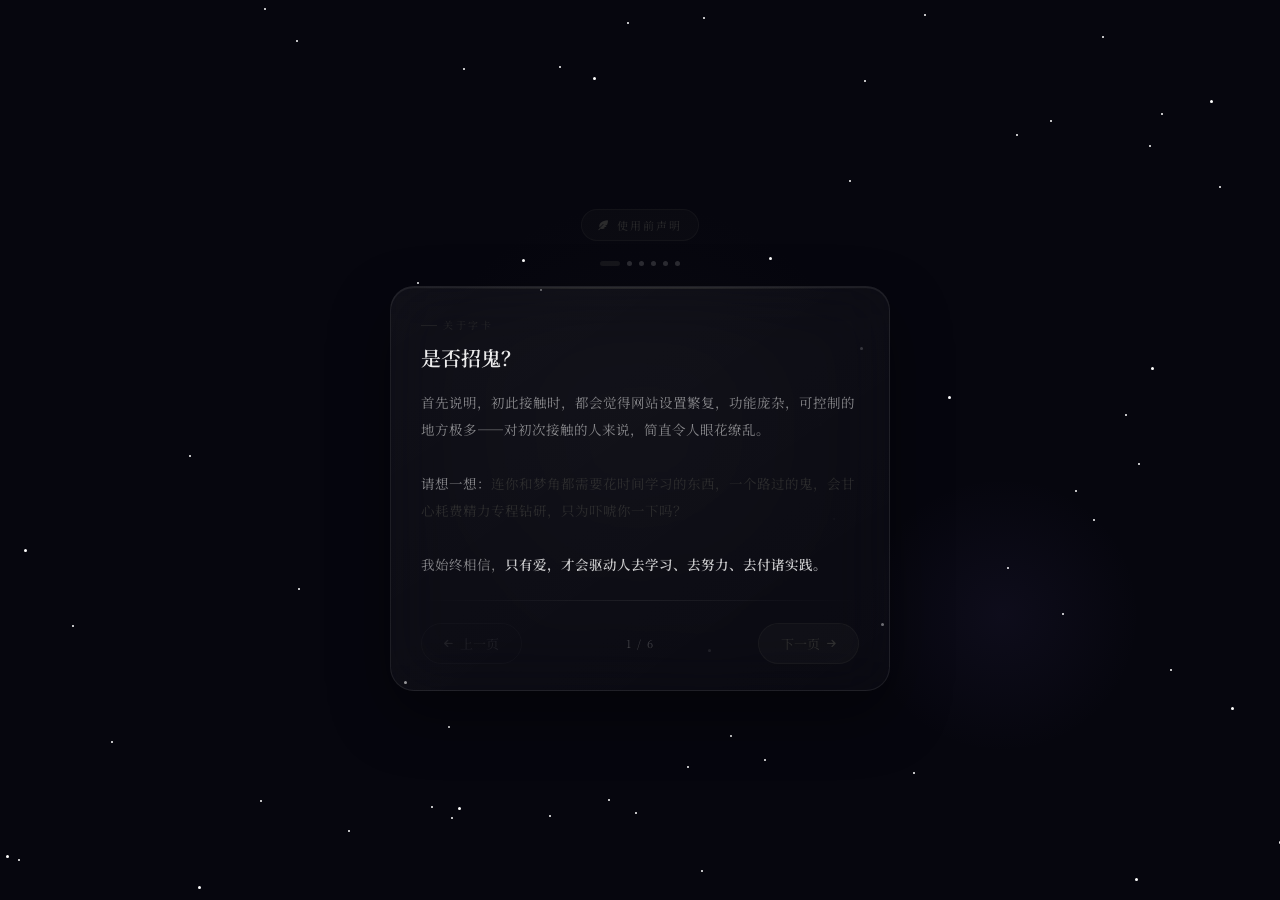
==== commit ddba61fc: "Update index.html" ====
--- a/index.html
+++ b/index.html
@@ -2227,7 +2227,7 @@
 
 <!-- 核心数据与状态 -->
 <script src="state.js"></script>
-<script src="core.js"></script>
+<script src="core.js?v=2"></script>
 
 <!-- 功能模块 -->
 <script src="mood.js"></script>
@@ -2242,10 +2242,10 @@
 <script src="features.js"></script>
 
 <!-- 主程序 -->
-<script src="app.js"></script>
+<script src="app.js?v=2"></script>
 
 <!-- 事件监听与引导 -->
-<script src="listeners.js"></script>
+<script src="listeners.js?v=2"></script>
 <script src="onboarding.js"></script>
 
 <!-- 数据管理 -->
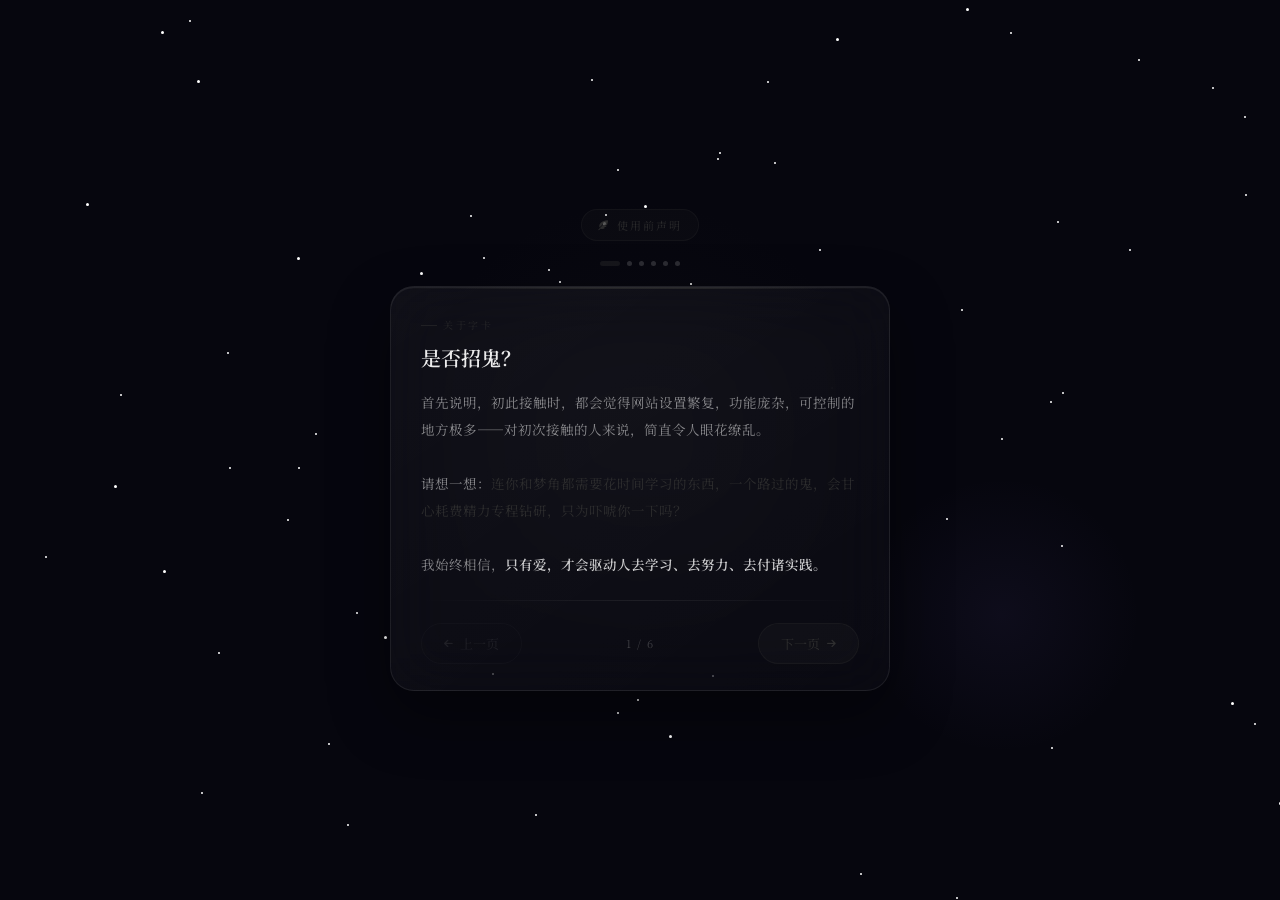
==== commit 251fadb8: "Update index.html" ====
--- a/index.html
+++ b/index.html
@@ -2227,7 +2227,7 @@
 
 <!-- 核心数据与状态 -->
 <script src="state.js"></script>
-<script src="core.js?v=2"></script>
+<script src="core.js?v=5"></script>
 
 <!-- 功能模块 -->
 <script src="mood.js"></script>
@@ -2242,10 +2242,10 @@
 <script src="features.js"></script>
 
 <!-- 主程序 -->
-<script src="app.js?v=2"></script>
+<script src="app.js?v=5"></script>
 
 <!-- 事件监听与引导 -->
-<script src="listeners.js?v=2"></script>
+<script src="listeners.js?v=5"></script>
 <script src="onboarding.js"></script>
 
 <!-- 数据管理 -->
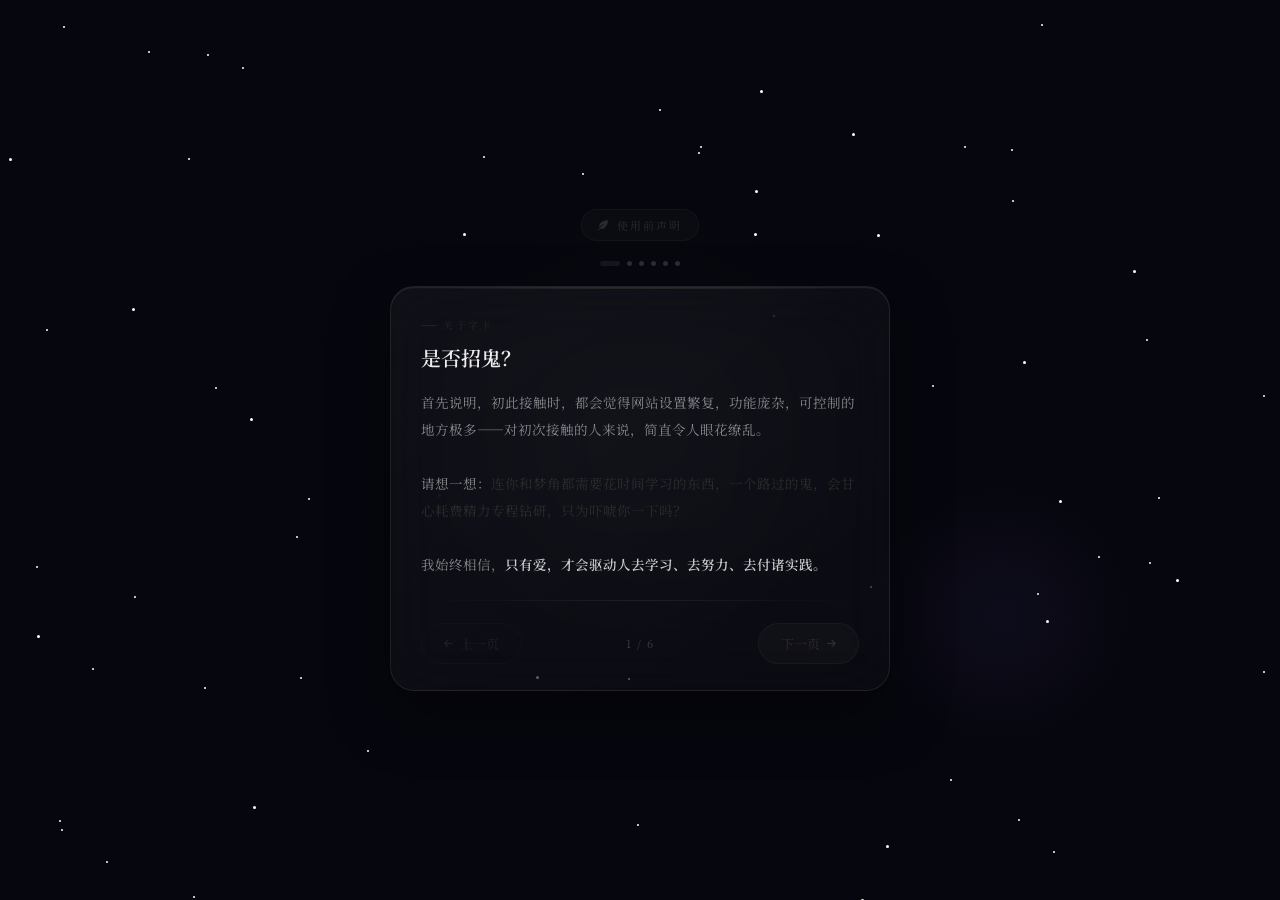
==== commit 509e5aca: "Update index.html" ====
--- a/index.html
+++ b/index.html
@@ -1,4 +1,5 @@
-﻿<!DOCTYPE html>
+
+<!DOCTYPE html>
 <html lang="zh-CN" data-theme="light" data-color-theme="black-white">
 <head>
     <meta charset="UTF-8">
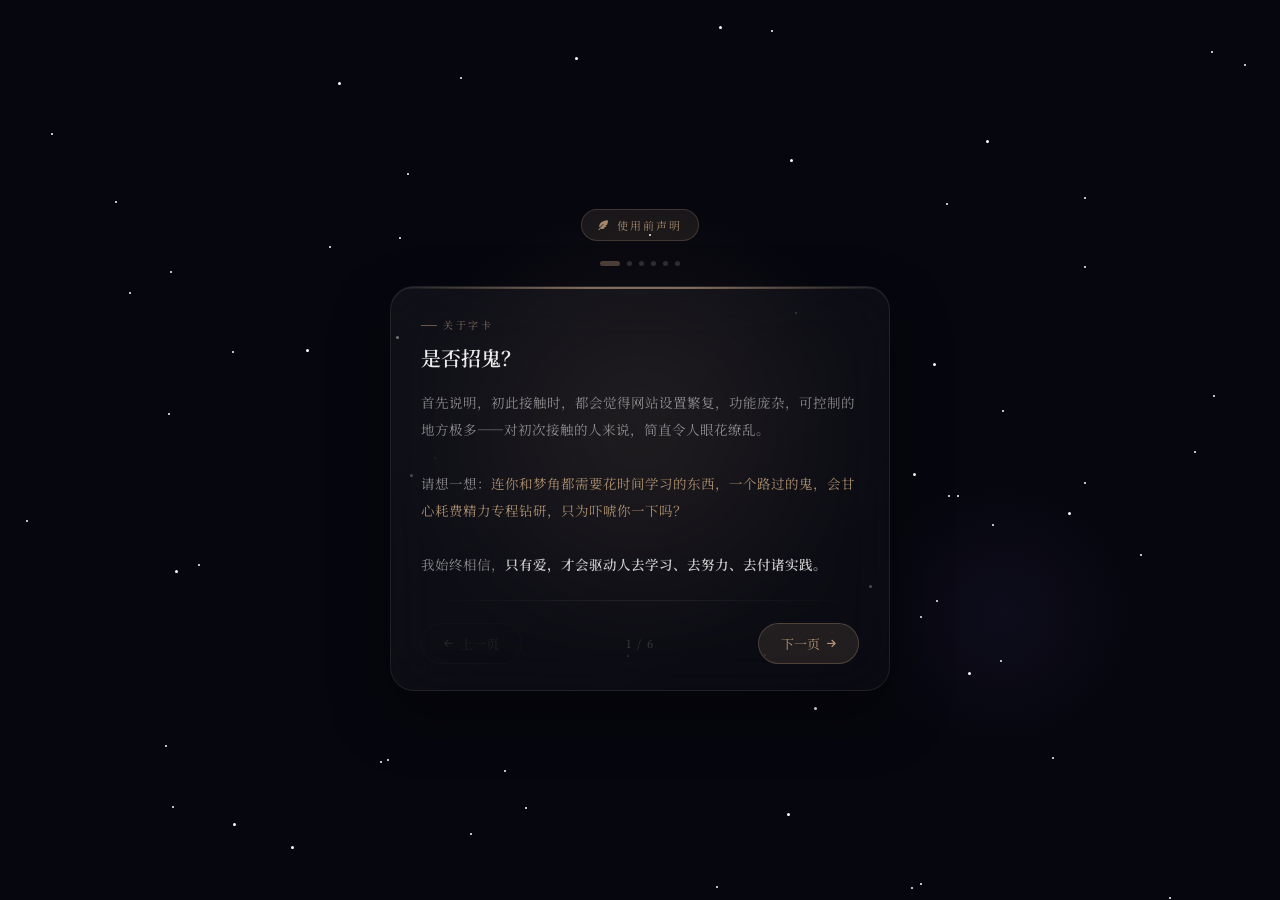
==== commit 224f36ff: "Add files via upload" ====
--- a/index.html
+++ b/index.html
@@ -1,4 +1,3 @@
-
 <!DOCTYPE html>
 <html lang="zh-CN" data-theme="light" data-color-theme="black-white">
 <head>
@@ -21,7 +20,7 @@
     <script src="https://cdnjs.cloudflare.com/ajax/libs/localforage/1.10.0/localforage.min.js"></script>
     <script src="https://cdnjs.cloudflare.com/ajax/libs/jszip/3.10.1/jszip.min.js"></script>
 
-    <link rel="stylesheet" href="styles.css">
+    <link rel="stylesheet" href="css/styles.css">
 
     <style id="css-live-preview-style"></style>
 </head>
@@ -196,7 +195,7 @@
                 </div>
             </div>
             <div class="header-actions">
-               <!-- <button id="session-manager-btn" class="action-btn" title="会话管理"><i class="fas fa-comments"></i></button>-->
+                <button id="session-manager-btn" class="action-btn" title="会话管理"><i class="fas fa-comments"></i></button>
                 <button id="group-chat-btn" class="action-btn" title="群聊设置"><i class="fas fa-users"></i></button>
                 <button id="daily-greeting-btn" class="action-btn" title="今日公告" onclick="reopenDailyGreeting()"><i class="fas fa-newspaper"></i></button>
                 <button id="theme-toggle" class="action-btn" title="切换主题"><i class="fas fa-moon"></i></button>
@@ -347,6 +346,7 @@
     
     <div class="input-buttons">
     <button class="continue-btn input-btn" id="continue-btn" title="让对方继续说"><i class="fas fa-ellipsis-h"></i></button>
+        <button class="batch-btn input-btn collapse-hideable" id="batch-btn" title="批量发送模式"><i class="fas fa-layer-group"></i></button>
         <button class="send-btn input-btn" id="send-btn" title="发送消息"><i class="fas fa-paper-plane"></i></button>
         
         <div class="sticker-picker-popover" id="user-sticker-picker">
@@ -1393,10 +1393,6 @@
                         <i class="fas fa-calendar-day"></i><span>心晴手账</span>
                     </div>
                     <div class="settings-item" id="envelope-function">
-<div class="settings-item" id="moments-function">
-    <i class="fas fa-images"></i>
-    <span>朋友圈</span>
-</div>
                         <i class="fas fa-envelope"></i><span>信封投递</span>
                     </div>
                 </div>
@@ -2217,45 +2213,27 @@
 </div>
 
 <div id="dg-editor-modal" style="display:none;"></div>
-<!-- 基础工具库（必须最先加载） -->
-<script src="config.js"></script>
-<script src="utils.js"></script>
-
-
-
-<!-- 备份引擎 -->
-<script src="backup-engine.js"></script>
-
-<!-- 核心数据与状态 -->
-<script src="state.js"></script>
-<script src="core.js?v=5"></script>
-
-<!-- 功能模块 -->
-<script src="mood.js"></script>
-<script src="envelope.js"></script>
-<script src="reply-library.js"></script>
-<script src="theme-editor.js"></script>
-<script src="group-chat.js"></script>
-<script src="call.js"></script>
-
-<!-- 游戏与合并模块 -->
-<script src="games.js"></script>
-<script src="features.js"></script>
-
-<!-- 主程序 -->
-<script src="app.js?v=5"></script>
-
-<!-- 事件监听与引导 -->
-<script src="listeners.js?v=5"></script>
-<script src="onboarding.js"></script>
-
-<!-- 数据管理 -->
-<script src="data.js"></script>
-
-<!-- ====== 新增功能（逐个加载，确保顺序正确） ====== -->
-<script src="jsfeaturespartner-auto.js"></script>
-<script src="jsfeaturesmoments.js"></script>
-<script src="jsvoice.js"></script>
-<script src="jsstorage-enhance.js"></script>
+    <!-- == 核心层 == -->
+    <script src="js/config.js"></script>
+    <script src="js/utils.js"></script>
+    <script src="js/backup-engine.js"></script>
+    <script src="js/state.js"></script>
+    <script src="js/core.js"></script>
+
+    <!-- == 功能模块 == -->
+    <script src="js/features/mood.js"></script>
+    <script src="js/features/envelope.js"></script>
+    <script src="js/features/reply-library.js"></script>
+    <script src="js/features/theme-editor.js"></script>
+    <script src="js/features/group-chat.js"></script>
+    <script src="js/features/call.js"></script>
+
+    <!-- == 合并模块 == -->
+    <script src="js/games.js"></script> 
+    <script src="js/features.js"></script> 
+    <script src="js/data.js"></script>
+    <script src="js/onboarding.js"></script> 
+    <script src="js/listeners.js"></script>
+    <script src="js/app.js"></script>
 </body>
 </html>
--- a/css/styles.css
+++ b/css/styles.css
@@ -0,0 +1,10837 @@
+        * {
+            scrollbar-width: none;
+            -ms-overflow-style: none;
+            margin: 0;
+            padding: 0;
+            box-sizing: border-box;
+        }
+        *::-webkit-scrollbar {
+            display: none;
+            width: 0;
+        }
+        html {
+            max-width: 100vw;
+        }
+
+        :root {
+            --primary-bg: #f9f9f9;
+            --secondary-bg: #ffffff;
+            --text-primary: #1a1a1a;
+            --text-secondary: #7a7a7a;
+            --border-color: #ebebeb;
+            --message-sent-bg: var(--accent-color);
+            --message-sent-text: #ffffff;
+            --message-received-bg: #f0f0f0;
+            --message-received-text: #1a1a1a; 
+            --header-bg: #ffffff;
+            --input-area-bg: #ffffff; 
+            --send-btn-bg: var(--accent-color);
+            --shadow: 0 6px 18px rgba(0, 0, 0, 0.05);
+            --radius: 18px;
+            --radius-sm: 14px;
+            --radius-xs: 10px;
+            --font-family: 'Noto Serif SC', serif;
+            --transition: all 0.3s cubic-bezier(0.25, 0.8, 0.25, 1);
+            --font-size: 16px;
+            --favorite-color: #ffc107;
+            --toolbar-btn-bg: var(--message-received-bg);
+            --toolbar-btn-color: var(--text-secondary);
+            --timestamp-color: var(--text-secondary);
+            --primary-bg-rgb: 249, 249, 249;
+            --secondary-bg-rgb: 255, 255, 255;
+            --bubble-style: 'standard';
+            --message-font-family: 'Noto Serif SC', serif;
+            --message-font-weight: 400;
+            --message-line-height: 1.5;
+            --in-chat-avatar-size: 36px;
+            /* ---- UX enhancements ---- */
+            --focus-ring-width: 3px;
+            --focus-ring-color: rgba(var(--accent-color-rgb,197,164,126), 0.38);
+            --placeholder-opacity: 0.65;
+            --surface-border: rgba(var(--accent-color-rgb,197,164,126), 0.18);
+        }
+
+        :root[data-color-theme="gold"] {
+            --accent-color: #c5a47e;
+            --accent-color-dark: #d4af37;
+            --accent-color-rgb: 197, 164, 126;
+        }
+        :root[data-color-theme="blue"] {
+            --accent-color: #7FA6CD;
+            --accent-color-dark: #7FA6CD;
+            --accent-color-rgb: 127, 166, 205;
+        }
+        :root[data-color-theme="purple"] {
+            --accent-color: #BB9EC7;
+            --accent-color-dark: #BB9EC7;
+            --accent-color-rgb: 187, 158, 199;
+        }
+        :root[data-color-theme="green"] {
+            --accent-color: #7BC8A4;
+            --accent-color-dark: #7BC8A4;
+            --accent-color-rgb: 123, 200, 164;
+        }
+        :root[data-color-theme="pink"] {
+            --accent-color: #F4A6B3;
+            --accent-color-dark: #F4A6B3;
+            --accent-color-rgb: 244, 166, 179;
+        }
+        :root[data-color-theme="black-white"] {
+            --accent-color: #333333;
+            --accent-color-dark: #D6D6D6;
+            --accent-color-rgb: 51, 51, 51;
+            --message-sent-text: #f5f5f5; 
+        }
+        :root[data-color-theme="pastel"] {
+            --accent-color: #A8D8EA;
+            --accent-color-dark: #AA96DA;
+            --accent-color-rgb: 168, 216, 234;
+        }
+        :root[data-color-theme="sunset"] {
+            --accent-color: #FF9A8B;
+            --accent-color-dark: #FF6B6B;
+            --accent-color-rgb: 255, 154, 139;
+        }
+        :root[data-color-theme="forest"] {
+            --accent-color: #7BA05B;
+            --accent-color-dark: #556B2F;
+            --accent-color-rgb: 123, 160, 91;
+        }
+        :root[data-color-theme="ocean"] {
+            --accent-color: #4A90E2;
+            --accent-color-dark: #2E5B9A;
+            --accent-color-rgb: 74, 144, 226;
+        }
+
+
+        html[data-theme="dark"] {
+            --primary-bg: #121212;
+            --secondary-bg: #1e1e1e;
+            --text-primary: #e5e5e5;
+            --text-secondary: #8c8c8c;
+            --border-color: #2f2f2f;
+            --message-sent-bg: var(--accent-color);
+            --message-sent-text: #ffffff;
+            --message-received-bg: #2a2a2a;
+            --message-received-text: #e5e5e5;
+            --header-bg: #1e1e1e;
+            --input-area-bg: #1e1e1e;
+            --send-btn-bg: var(--accent-color);
+            --shadow: 0 4px 15px rgba(0, 0, 0, 0.2);
+            --favorite-color: #ffd700;
+            --primary-bg-rgb: 18, 18, 18;
+            --secondary-bg-rgb: 30, 30, 30;
+        }
+
+
+        html[data-theme="dark"][data-color-theme="black-white"] {
+            --accent-color: #d0d0d0;
+            --accent-color-dark: #d0d0d0;
+            --accent-color-rgb: 208, 208, 208;
+            --message-sent-text: #1a1a1a;
+        }
+        html[data-theme="dark"][data-color-theme="pastel"] {
+            --message-sent-text: #1a2a30;
+        }
+        html[data-theme="dark"][data-color-theme="sunset"] {
+            --message-sent-text: #2a0a00;
+        }
+        html[data-theme="dark"][data-color-theme="pink"] {
+            --message-sent-text: #2a0a10;
+        }
+
+
+
+
+        /* ---- Global UX layer (safe overrides) ---- */
+        ::selection {
+            background: rgba(var(--accent-color-rgb,197,164,126), 0.22);
+            color: var(--text-primary);
+        }
+
+        html { color-scheme: light dark; }
+        html[data-theme="dark"] { color-scheme: dark; }
+        html[data-theme="light"] { color-scheme: light; }
+
+        :focus-visible {
+            outline: var(--focus-ring-width) solid var(--focus-ring-color) !important;
+            outline-offset: 2px;
+        }
+
+        input::placeholder,
+        textarea::placeholder {
+            color: var(--text-secondary);
+            opacity: var(--placeholder-opacity);
+        }
+
+        small {
+            font-size: 12px;
+            color: var(--text-secondary);
+        }
+
+        @media (prefers-reduced-motion: reduce) {
+            *, *::before, *::after {
+                animation-duration: 0.001ms !important;
+                animation-iteration-count: 1 !important;
+                transition-duration: 0.001ms !important;
+                scroll-behavior: auto !important;
+            }
+        }
+
+        #splash-declaration {
+            position: fixed;
+            inset: 0;
+            z-index: 999999;
+            background: #06060e;
+            display: flex;
+            flex-direction: column;
+            align-items: center;
+            justify-content: center;
+            font-family: 'Noto Serif SC', serif;
+            overflow: hidden;
+            transition: opacity 0.9s ease;
+        }
+        #splash-declaration.splash-fade-out {
+            opacity: 0 !important;
+            pointer-events: none;
+        }
+        .splash-bg-stars {
+            position: absolute;
+            inset: 0;
+            pointer-events: none;
+        }
+        .splash-bg-stars span {
+            position: absolute;
+            border-radius: 50%;
+            background: #fff;
+            animation: splashTwinkle 3s infinite alternate;
+        }
+        @keyframes splashTwinkle {
+            from { opacity: 0.15; }
+            to   { opacity: 0.85; }
+        }
+        .splash-glow-1 {
+            position: absolute;
+            width: 500px; height: 500px;
+            border-radius: 50%;
+            background: radial-gradient(circle, rgba(var(--accent-color-rgb,197,164,126), 0.1) 0%, transparent 65%);
+            top: 20%; left: 50%;
+            transform: translateX(-50%);
+            pointer-events: none;
+            animation: splashGlowPulse 6s ease-in-out infinite;
+        }
+        .splash-glow-2 {
+            position: absolute;
+            width: 300px; height: 300px;
+            border-radius: 50%;
+            background: radial-gradient(circle, rgba(120,100,200, 0.07) 0%, transparent 65%);
+            bottom: 15%; right: 10%;
+            pointer-events: none;
+            animation: splashGlowPulse 8s ease-in-out infinite reverse;
+        }
+        @keyframes splashGlowPulse {
+            0%,100%{ opacity: 0.7; transform: translateX(-50%) scale(1); }
+            50%    { opacity: 1;   transform: translateX(-50%) scale(1.15); }
+        }
+        .splash-inner {
+            position: relative;
+            z-index: 2;
+            width: min(500px, 93vw);
+            display: flex;
+            flex-direction: column;
+            align-items: center;
+            animation: splashInnerIn 0.7s cubic-bezier(0.22,1,0.36,1) both;
+        }
+        @keyframes splashInnerIn {
+            from { opacity:0; transform:translateY(24px); }
+            to   { opacity:1; transform:translateY(0); }
+        }
+        .splash-badge {
+            display: flex;
+            align-items: center;
+            gap: 7px;
+            background: rgba(var(--accent-color-rgb,197,164,126), 0.1);
+            border: 1px solid rgba(var(--accent-color-rgb,197,164,126), 0.22);
+            border-radius: 50px;
+            padding: 6px 16px;
+            margin-bottom: 20px;
+            font-size: 11px;
+            letter-spacing: 2px;
+            color: rgba(var(--accent-color-rgb,197,164,126), 0.8);
+        }
+        .splash-badge i { font-size: 10px; }
+        .splash-dots {
+            display: flex;
+            gap: 7px;
+            margin-bottom: 20px;
+        }
+        .splash-dot {
+            width: 5px; height: 5px;
+            border-radius: 50%;
+            background: rgba(255,255,255,0.15);
+            cursor: pointer;
+            transition: all 0.4s cubic-bezier(0.4,0,0.2,1);
+        }
+        .splash-dot.active {
+            background: rgba(var(--accent-color-rgb,197,164,126), 0.85);
+            width: 20px;
+            border-radius: 3px;
+        }
+        .splash-dot.done {
+            background: rgba(var(--accent-color-rgb,197,164,126), 0.35);
+        }
+        .splash-card {
+            width: 100%;
+            background: linear-gradient(145deg, rgba(255,255,255,0.045) 0%, rgba(255,255,255,0.02) 100%);
+            border: 1px solid rgba(255,255,255,0.08);
+            border-radius: 24px;
+            padding: 0;
+            backdrop-filter: blur(30px);
+            -webkit-backdrop-filter: blur(30px);
+            box-shadow: 0 24px 60px rgba(0,0,0,0.4), inset 0 1px 0 rgba(255,255,255,0.07);
+            overflow: hidden;
+        }
+        .splash-card-top-line {
+            height: 2px;
+            background: linear-gradient(90deg, transparent 0%, rgba(var(--accent-color-rgb,197,164,126),0.6) 40%, rgba(var(--accent-color-rgb,197,164,126),0.6) 60%, transparent 100%);
+        }
+        .splash-card-body {
+            padding: 28px 30px 26px;
+        }
+        .splash-slides {
+            position: relative;
+            overflow: hidden;
+            min-height: 200px;
+        }
+        .splash-slide {
+            position: absolute;
+            inset: 0;
+            opacity: 0;
+            transform: translateX(28px);
+            transition: opacity 0.4s ease, transform 0.4s cubic-bezier(0.4,0,0.2,1);
+            pointer-events: none;
+            display: flex;
+            flex-direction: column;
+        }
+        .splash-slide.active {
+            opacity: 1;
+            transform: translateX(0);
+            pointer-events: all;
+            position: relative;
+        }
+        .splash-slide.exit-left {
+            opacity: 0;
+            transform: translateX(-28px);
+            position: absolute;
+        }
+        .splash-slide-tag {
+            display: inline-flex;
+            align-items: center;
+            gap: 6px;
+            font-size: 10px;
+            letter-spacing: 2.5px;
+            color: rgba(var(--accent-color-rgb,197,164,126), 0.65);
+            margin-bottom: 10px;
+        }
+        .splash-slide-tag::before {
+            content: '';
+            display: inline-block;
+            width: 16px; height: 1px;
+            background: rgba(var(--accent-color-rgb,197,164,126), 0.5);
+        }
+        .splash-slide-title {
+            font-size: 20px;
+            font-weight: 600;
+            color: rgba(255,255,255,0.92);
+            margin-bottom: 18px;
+            line-height: 1.35;
+        }
+        .splash-slide-body {
+            font-size: 13.5px;
+            line-height: 2;
+            color: rgba(255,255,255,0.5);
+        }
+        .splash-slide-body em {
+            color: rgba(var(--accent-color-rgb,197,164,126), 0.85);
+            font-style: normal;
+        }
+        .splash-slide-body strong {
+            color: rgba(255,255,255,0.78);
+            font-weight: 600;
+        }
+        .splash-slide-body .splash-highlight-box {
+            margin-top: 14px;
+            padding: 12px 16px;
+            background: rgba(var(--accent-color-rgb,197,164,126), 0.07);
+            border-left: 2px solid rgba(var(--accent-color-rgb,197,164,126), 0.45);
+            border-radius: 0 8px 8px 0;
+            font-size: 12.5px;
+            color: rgba(255,255,255,0.55);
+            line-height: 1.8;
+        }
+        .splash-pledge-desc {
+            font-size: 12.5px;
+            color: rgba(255,255,255,0.4);
+            margin-bottom: 16px;
+            line-height: 1.8;
+        }
+        .splash-pledge-required {
+            width: 100%;
+            background: rgba(var(--accent-color-rgb,197,164,126), 0.08);
+            border: 1px dashed rgba(var(--accent-color-rgb,197,164,126), 0.4);
+            border-radius: 10px;
+            padding: 12px 16px;
+            font-size: 14px;
+            font-family: 'Noto Serif SC', serif;
+            color: rgba(var(--accent-color-rgb,197,164,126), 0.85);
+            text-align: center;
+            margin-bottom: 14px;
+            line-height: 1.7;
+            cursor: text;
+            user-select: all;
+            -webkit-user-select: all;
+        }
+        .splash-pledge-input {
+            width: 100%;
+            background: rgba(255,255,255,0.04);
+            border: 1px solid rgba(255,255,255,0.1);
+            border-radius: 10px;
+            padding: 13px 16px;
+            font-size: 14px;
+            color: rgba(255,255,255,0.85);
+            font-family: 'Noto Serif SC', serif;
+            outline: none;
+            transition: border-color 0.3s, box-shadow 0.3s;
+            text-align: center;
+            caret-color: rgba(var(--accent-color-rgb,197,164,126), 0.9);
+            box-sizing: border-box;
+        }
+        .splash-pledge-input:focus {
+            border-color: rgba(var(--accent-color-rgb,197,164,126), 0.5);
+            box-shadow: 0 0 0 3px rgba(var(--accent-color-rgb,197,164,126), 0.08);
+        }
+        .splash-pledge-input.correct {
+            border-color: rgba(100,200,120,0.6);
+            box-shadow: 0 0 0 3px rgba(100,200,120,0.08);
+            color: #a5d6a7;
+        }
+        @keyframes splashShake {
+            0%,100%{transform:translateX(0)}
+            20%{transform:translateX(-7px)}
+            60%{transform:translateX(7px)}
+            80%{transform:translateX(-4px)}
+        }
+        .splash-pledge-hint {
+            font-size: 11.5px;
+            color: rgba(255,255,255,0.36);
+            text-align: center;
+            margin-top: 10px;
+            min-height: 17px;
+            transition: color 0.3s;
+            letter-spacing: 0.5px;
+        }
+        .splash-pledge-hint.ok { color: rgba(120,210,140,0.8); }
+        .splash-divider {
+            height: 1px;
+            background: linear-gradient(90deg, transparent, rgba(255,255,255,0.07), transparent);
+            margin: 22px 0;
+        }
+        .splash-footer {
+            display: flex;
+            align-items: center;
+            justify-content: space-between;
+            padding: 0 30px 24px;
+        }
+        .splash-btn {
+            display: inline-flex;
+            align-items: center;
+            gap: 7px;
+            padding: 10px 22px;
+            border-radius: 50px;
+            cursor: pointer;
+            font-family: 'Noto Serif SC', serif;
+            font-size: 13px;
+            font-weight: 400;
+            transition: all 0.25s ease;
+            white-space: nowrap;
+            user-select: none;
+            -webkit-tap-highlight-color: transparent;
+        }
+        .splash-btn i { font-size: 10px; }
+        .splash-btn-ghost {
+            background: transparent;
+            color: rgba(255,255,255,0.3);
+            border: 1px solid rgba(255,255,255,0.09);
+        }
+        .splash-btn-ghost:hover, .splash-btn-ghost:active {
+            color: rgba(255,255,255,0.6);
+            border-color: rgba(255,255,255,0.18);
+            background: rgba(255,255,255,0.04);
+        }
+        .splash-btn-ghost:disabled {
+            opacity: 0.25;
+            cursor: default;
+            pointer-events: none;
+        }
+        .splash-btn-next {
+            background: rgba(var(--accent-color-rgb,197,164,126), 0.12);
+            color: rgba(var(--accent-color-rgb,197,164,126), 0.9);
+            border: 1px solid rgba(var(--accent-color-rgb,197,164,126), 0.28);
+        }
+        .splash-btn-next:hover, .splash-btn-next:active {
+            background: rgba(var(--accent-color-rgb,197,164,126), 0.22);
+        }
+        .splash-btn-enter {
+            background: rgba(var(--accent-color-rgb,197,164,126), 0.18);
+            color: rgba(var(--accent-color-rgb,197,164,126), 0.5);
+            border: 1px solid rgba(var(--accent-color-rgb,197,164,126), 0.2);
+            cursor: default;
+            transition: all 0.4s ease;
+        }
+        .splash-btn-enter.ready {
+            background: rgba(var(--accent-color-rgb,197,164,126), 0.9);
+            color: #fff;
+            border-color: transparent;
+            cursor: pointer;
+            box-shadow: 0 4px 20px rgba(var(--accent-color-rgb,197,164,126), 0.35);
+        }
+        .splash-btn-enter.ready:hover, .splash-btn-enter.ready:active {
+            background: rgba(var(--accent-color-rgb,197,164,126), 1);
+            box-shadow: 0 6px 28px rgba(var(--accent-color-rgb,197,164,126), 0.5);
+        }
+        .splash-page-num {
+            font-size: 11px;
+            color: rgba(255,255,255,0.2);
+            letter-spacing: 1.5px;
+            min-width: 36px;
+            text-align: center;
+        }
+        .message.rounded {
+            border-radius: var(--radius);
+            box-shadow: 0 2px 8px rgba(0,0,0,0.08);
+        }
+        .message.rounded-large {
+            border-radius: 28px;
+            box-shadow: 0 3px 12px rgba(0,0,0,0.1);
+        }
+        .message.square {
+            border-radius: 8px;
+            box-shadow: 0 2px 6px rgba(0,0,0,0.08);
+        }
+        .message.rounded-sent {
+            border-radius: var(--radius) var(--radius) 6px var(--radius);
+            box-shadow: 0 2px 8px rgba(0,0,0,0.08);
+        }
+        .message.rounded-received {
+            border-radius: var(--radius) var(--radius) var(--radius) 6px;
+            box-shadow: 0 2px 8px rgba(0,0,0,0.08);
+        }
+        .message-sent { box-shadow: 0 2px 8px rgba(0,0,0,0.1); }
+        .message-received { box-shadow: 0 2px 8px rgba(0,0,0,0.07); }
+
+        html, body {
+            width: 100vw;
+            max-width: 100vw;
+            overflow-x: hidden !important;
+            overscroll-behavior-x: none;
+            margin: 0;
+            padding: 0;
+        }
+
+        
+        body {
+            background-color: var(--primary-bg);
+            color: var(--text-primary);
+            transition: background-color 0.5s ease, color 0.5s ease;
+            height: 100vh;
+            display: flex;
+            flex-direction: column;
+            overflow: hidden; 
+            font-family: var(--font-family);
+            font-weight: 400;
+            position: absolute; 
+            top: 0;
+            left: 0;
+            right: 0;
+            bottom: 0;
+            font-size: var(--font-size);
+            line-height: 1.65;
+            -webkit-font-smoothing: antialiased;
+            text-rendering: optimizeLegibility;
+            opacity: 0;
+            animation: delayedShow 0.8s ease 0.2s forwards;
+        }
+        @keyframes delayedShow {
+            to {
+                opacity: 1;
+            }
+        }
+        body::before {
+            content: "";
+            position: fixed;
+            top: 0;
+            left: 0;
+            width: 100%;
+            height: 100%;
+            z-index: -1;
+            pointer-events: none;
+            background-color: var(--primary-bg);
+            background-image:
+                radial-gradient(700px 360px at 15% 0%, rgba(var(--accent-color-rgb,197,164,126), 0.06) 0%, transparent 60%),
+                radial-gradient(650px 340px at 90% 10%, rgba(var(--accent-color-rgb,197,164,126), 0.05) 0%, transparent 62%),
+                linear-gradient(180deg, rgba(0,0,0,0.02) 0%, rgba(0,0,0,0) 48%, rgba(0,0,0,0.03) 100%),
+                var(--chat-bg-image, linear-gradient(rgba(0,0,0,0), rgba(0,0,0,0)));
+            background-size: cover;
+            background-position: center center;
+            background-repeat: no-repeat;
+            transition: background-color 0.5s ease;
+            will-change: transform;
+        }
+
+        .header {
+            padding: 0;
+            padding-top: env(safe-area-inset-top, 0px);
+            border-bottom: 1px solid var(--border-color);
+            background-color: var(--header-bg);
+            opacity: 0.82;
+            backdrop-filter: blur(12px);
+            -webkit-backdrop-filter: blur(12px);
+            box-shadow: 0 1px 0 rgba(0,0,0,0.06);
+            z-index: 10;
+            flex-shrink: 0;
+            position: relative;
+            display: flex;
+            flex-direction: column;
+            transition: background-color 0.5s ease, border-color 0.5s ease, box-shadow 0.5s ease, opacity 0.3s ease;
+        }
+        .header:hover {
+            opacity: 1;
+        }
+
+        body.immersive-mode .header {
+            transform: translateY(-110%);
+            opacity: 0;
+            pointer-events: none;
+            position: fixed;
+            top: 0;
+            left: 0;
+            right: 0;
+            transition: transform 0.4s cubic-bezier(0.4,0,0.2,1), opacity 0.4s ease;
+        }
+        body.immersive-mode .chat-container {
+            padding-top: calc(12px + env(safe-area-inset-top, 0px));
+        }
+        #immersive-exit-btn {
+            display: none;
+            position: fixed;
+            bottom: calc(env(safe-area-inset-bottom, 0px) + 100px);
+            right: 20px;
+            left: auto;
+            top: auto;
+            transform: none;
+            z-index: 9999;
+            background: rgba(var(--accent-color-rgb), 0.12);
+            backdrop-filter: blur(10px);
+            -webkit-backdrop-filter: blur(10px);
+            border: 1px solid rgba(var(--accent-color-rgb), 0.22);
+            border-radius: 14px;
+            width: 34px;
+            height: 34px;
+            padding: 0;
+            font-size: 15px;
+            color: var(--accent-color);
+            cursor: grab;
+            letter-spacing: 0;
+            opacity: 0.38;
+            transition: background 0.22s ease, box-shadow 0.22s ease, opacity 0.22s ease, transform 0.22s ease;
+            font-family: var(--font-family);
+            align-items: center;
+            justify-content: center;
+            box-shadow: 0 3px 10px rgba(0,0,0,0.12);
+            touch-action: none;
+        }
+        #immersive-exit-btn:hover {
+            background: rgba(var(--accent-color-rgb), 0.26);
+            opacity: 0.95;
+            box-shadow: 0 8px 24px rgba(0,0,0,0.18);
+            transform: translateY(-1px);
+        }
+        #immersive-exit-btn.dragging {
+            cursor: grabbing;
+            box-shadow: 0 8px 24px rgba(0,0,0,0.25);
+            transition: none;
+        }
+        body.immersive-mode #immersive-exit-btn {
+            display: flex;
+        }
+
+        .header-inner {
+            display: flex;
+            justify-content: space-between;
+            align-items: center;
+            max-width: 560px;
+            margin: 0 auto;
+            padding: 4px 10px 4px;
+            width: 100%;
+            gap: 4px;
+        }
+
+        .avatar {
+            width: 100%;
+            height: 100%;
+            border-radius: 50%;
+            object-fit: cover;
+            cursor: pointer;
+            background-color: var(--border-color);
+            display: flex;
+            align-items: center;
+            justify-content: center;
+            color: var(--text-secondary);
+            border: 2px solid transparent;
+            transition: var(--transition);
+            order: 2;
+        }
+      .header-motto {
+        position: relative;
+        top: auto;
+        left: auto;
+        transform: none;
+        display: flex;
+        align-items: center;
+        justify-content: center;
+        width: 100%;
+        padding: 2px 24px 4px;
+        margin: 0 auto;
+        max-width: 100%;
+        white-space: nowrap;
+        overflow: hidden;
+        text-overflow: ellipsis;
+        font-size: 10px;
+        font-family: 'Inter', 'Noto Serif SC', 'Cormorant Garamond', serif, -apple-system, BlinkMacSystemFont, sans-serif;
+        font-weight: 350;
+        letter-spacing: 3px;
+        font-style: normal;
+        text-transform: uppercase;
+        color: var(--accent-color);
+        background: transparent;
+        border: none;
+        border-radius: 0;
+        box-shadow: none;
+        transition: all 0.6s cubic-bezier(0.25, 0.1, 0.15, 1);
+        gap: 14px;
+        opacity: 0.7;
+        mix-blend-mode: normal;
+        backdrop-filter: none;
+        -webkit-backdrop-filter: none;
+        text-rendering: optimizeLegibility;
+        -webkit-font-smoothing: antialiased;
+        -moz-osx-font-smoothing: grayscale;
+        animation: mottoFadeIn 1.2s ease 0.6s both;
+        z-index: 1;
+        }
+        @keyframes mottoFadeIn {
+    from { opacity: 0; letter-spacing: 6px; }
+    to { opacity: 0.8; letter-spacing: 3px; }
+        }
+
+        .header-motto::before,
+        .header-motto::after {
+        content: "";
+        width: 28px;
+        height: 1px;
+        background: linear-gradient(90deg, transparent, var(--accent-color), transparent);
+        opacity: 0.4;
+        transition: all 0.6s cubic-bezier(0.25, 0.1, 0.15, 1);
+        }
+
+        .header-motto:hover {
+        letter-spacing: 4.5px;
+        opacity: 1;
+        cursor: default;
+        transform: scale(1.01);
+        }
+
+        .header-motto:hover::before,
+        .header-motto:hover::after {
+        width: 48px;
+        opacity: 0.75;
+        }
+
+        html[data-theme="dark"] .header-motto {
+        color: var(--accent-color);
+        opacity: 0.88;
+        text-shadow: 0 0 18px rgba(var(--accent-color-rgb), 0.25);
+        font-weight: 300;
+        }
+
+        html[data-theme="dark"] .header-motto::before,
+        html[data-theme="dark"] .header-motto::after {
+        background: linear-gradient(90deg, transparent, var(--accent-color), transparent);
+        opacity: 0.28;
+        }
+
+        html[data-theme="dark"] .header-motto:hover {
+        text-shadow: 0 0 32px rgba(var(--accent-color-rgb), 0.5);
+        }
+
+        @media (max-width: 480px) {
+        .header-motto {
+        padding: 2px 14px 4px;
+        font-size: 10.5px;
+        letter-spacing: 2.5px;
+        gap: 10px;
+        }
+        .header-motto::before,
+        .header-motto::after {
+    width: 16px;
+        }
+        }
+        
+
+        .user-info {
+            display: flex;
+            flex-direction: column;
+            align-items: center;
+            justify-content: center;
+            gap: 2px;
+            min-width: 52px;
+        }
+
+        .avatar:hover {
+            border-color: var(--accent-color);
+            transform: scale(1.05);
+        }
+        html[data-theme="dark"] .avatar:hover {
+            border-color: var(--accent-color-dark);
+        }
+        .avatar > img {
+            width: 100%;
+            height: 100%;
+            border-radius: 50%;
+            object-fit: cover;
+        }
+        .username {
+            font-weight: 600;
+            font-size: 11.5px;
+            cursor: pointer;
+            transition: var(--transition);
+            order: 1;
+            white-space: nowrap;
+            overflow: hidden;
+            text-overflow: ellipsis;
+            max-width: 64px;
+            visibility: visible !important;
+            opacity: 1 !important;
+            color: var(--text-primary);
+            text-align: center;
+            letter-spacing: 0.2px;
+        }
+        .username:hover {
+            color: var(--accent-color);
+        }
+        html[data-theme="dark"] .username:hover {
+            color: var(--accent-color-dark);
+        }
+        .status {
+            font-size: 10px;
+            font-weight: 500;
+            color: var(--text-secondary);
+            cursor: pointer;
+            order: 3;
+            padding: 1px 5px;
+            border-radius: 6px;
+            transition: background-color 0.3s ease;
+            white-space: nowrap;
+        }
+        .status:hover {
+            background-color: var(--message-received-bg);
+        }
+
+        .header-actions {
+            display: flex;
+            align-items: center;
+            gap: 2px;
+            flex: 1;
+            justify-content: center;
+        }
+        .action-btn {
+            background: none;
+            border: none;
+            color: var(--text-secondary);
+            font-size: 16px;
+            cursor: pointer;
+            display: flex;
+            align-items: center;
+            justify-content: center;
+            width: 32px;
+            height: 32px;
+            border-radius: 50%;
+            transition: var(--transition);
+        }
+        .action-btn:hover {
+            background-color: var(--message-received-bg);
+            color: var(--text-primary);
+            transform: translateY(-1px) scale(1.07);
+        }
+
+        .main-chat-area {
+            flex: 1;
+            position: relative;
+            display: flex;
+            flex-direction: column;
+            overflow: hidden;
+            overflow-x: hidden;
+            padding-bottom: calc(70px + env(safe-area-inset-bottom, 0px));
+        }
+        .chat-container {
+            flex: 1;
+            overflow-y: auto;
+            overflow-x: hidden;
+            padding: 25px 15px;
+            display: flex;
+            flex-direction: column;
+            gap: 2px;
+            transition: background-color 0.5s ease;
+            background-color: transparent;
+            scrollbar-width: none;
+            -ms-overflow-style: none;
+            scroll-behavior: smooth;
+            width: 100%;
+            box-sizing: border-box;
+            will-change: scroll-position;
+            -webkit-overflow-scrolling: touch;
+        }
+        .chat-container::-webkit-scrollbar {
+            display: none;
+            width: 0;
+        }
+
+        
+        .message-wrapper {
+            display: flex;
+            max-width: 85%;
+            margin-bottom: 12px;
+            animation: messageAppear 0.4s ease-out forwards;
+            opacity: 0;
+            position: relative;
+            gap: 10px;
+            align-items: var(--avatar-align, flex-end);
+            flex-shrink: 0;
+        }
+        .message-avatar {
+            width: var(--in-chat-avatar-size);
+            height: var(--in-chat-avatar-size);
+            border-radius: 50%;
+            flex-shrink: 0;
+            background-color: var(--border-color);
+            transition: all 0.3s ease;
+        }
+        .message-avatar img {
+            width: 100%;
+            height: 100%;
+            border-radius: 50%;
+            object-fit: cover;
+        }
+        .message-avatar.hidden {
+            visibility: hidden;
+        }
+        body.always-show-avatar .message-avatar.hidden {
+            visibility: visible;
+        }
+        .message-content-wrapper {
+            display: flex;
+            flex-direction: column;
+            max-width: 100%;
+        }
+
+        @keyframes messageAppear {
+            from {
+                opacity: 0;
+                transform: translateY(8px);
+            }
+            to {
+                opacity: 1;
+                transform: translateY(0);
+            }
+        }
+
+        .message-wrapper.sent {
+            align-self: flex-end;
+            flex-direction: row-reverse;
+        }
+        .message-wrapper.sent .message-content-wrapper {
+            align-items: flex-end;
+        }
+        .message-wrapper.received {
+            align-self: flex-start;
+            flex-direction: row;
+        }
+        .message-wrapper.received .message-content-wrapper {
+            align-items: flex-start;
+        }
+
+        .message {
+            padding: 12px 18px;
+            border-radius: var(--radius);
+            word-wrap: break-word;
+            line-height: var(--message-line-height);
+            box-shadow: var(--shadow);
+            transition: background-color 0.5s ease, color 0.5s ease, box-shadow 0.5s ease;
+            position: relative;
+            overflow: hidden;
+            min-width: 50px;
+            font-family: var(--message-font-family);
+            font-weight: var(--message-font-weight);
+        }
+
+        .message-sent {
+            background-color: var(--message-sent-bg, var(--accent-color));
+            color: var(--message-sent-text, #ffffff);
+            border-bottom-right-radius: 6px;
+        }
+        html[data-theme="dark"] .message-sent {
+            background-color: var(--message-sent-bg, var(--accent-color-dark));
+        }
+
+        .message-received {
+            background-color: var(--message-received-bg);
+            color: var(--message-received-text, var(--text-primary));
+            border-bottom-left-radius: 6px;
+        }
+
+        .message-image-bubble-none {
+            background: transparent !important;
+            border: none !important;
+            box-shadow: none !important;
+            padding: 0 !important;
+            border-radius: 0 !important;
+        }
+        .message-image-bubble-none::before,
+        .message-image-bubble-none::after {
+            display: none !important;
+        }
+        .message-image-only {
+            display: block;
+            border-radius: 12px !important;
+        }
+
+        .message-meta {
+            display: flex;
+            align-items: center; 
+            gap: 8px;
+            margin: 6px 10px 0 10px;
+            opacity: 0.7;
+            font-size: 11px;
+            color: var(--text-secondary);
+            position: relative;
+            height: 20px; 
+        }
+        .message-meta-actions {
+            position: absolute;
+            top: -12px;
+            background-color: var(--secondary-bg);
+            border-radius: 20px;
+            box-shadow: var(--shadow);
+            display: flex;
+            padding: 4px 6px;
+            opacity: 0;
+            transform: translateY(5px);
+            transition: var(--transition);
+            z-index: 2;
+        }
+        .message-content-wrapper:hover .message-meta-actions {
+            opacity: 1;
+            transform: translateY(0);
+        }
+        .message-wrapper.sent .message-meta-actions {
+            left: 0;
+        }
+        .message-wrapper.received .message-meta-actions {
+            right: 0;
+        }
+
+        .meta-action-btn {
+            font-size: 13px;
+            color: var(--text-secondary);
+            cursor: pointer;
+            transition: var(--transition);
+            padding: 6px 8px;
+            border-radius: 50%;
+            display: flex;
+            align-items: center;
+            justify-content: center;
+            background: none; 
+            border: none;   
+        }
+        
+        .meta-action-btn:hover {
+            transform: scale(1.2);
+            color: var(--text-primary);
+            background-color: var(--border-color);
+        }
+        .meta-action-btn.delete-btn:hover {
+    color: #ff4757 !important; 
+    background-color: rgba(255, 71, 87, 0.1);
+        }
+
+        .meta-action-btn.favorited {
+            color: #ffc107 !important; 
+        }
+        
+
+        .timestamp {
+            font-weight: 500;
+            text-shadow: 0 1px 1px rgba(0,0,0,0.1);
+        }
+        .read-receipt {
+            font-size: 12px;
+        }
+        .read-receipt.read {
+            color: var(--accent-color);
+        }
+        html[data-theme="dark"] .read-receipt.read {
+            color: var(--accent-color-dark);
+        }
+
+        .input-area-wrapper {
+            flex-shrink: 0;
+            background-color: var(--input-area-bg);
+            transition: background-color 0.5s ease;
+            position: fixed;
+            bottom: 0;
+            left: 0;
+            right: 0;
+            z-index: 50;
+            padding-bottom: env(safe-area-inset-bottom, 0px);
+            padding-left: env(safe-area-inset-left, 0px);
+            padding-right: env(safe-area-inset-right, 0px);
+        }
+
+        body.immersive-mode .input-area-wrapper {
+            position: fixed;
+            bottom: 0;
+            left: 0;
+            right: 0;
+        }
+        body.immersive-mode .main-chat-area {
+            padding-bottom: 80px;
+        }
+        .input-area {
+            display: flex;
+            padding: 12px 15px;
+            gap: 10px;
+            border-top: 1px solid var(--border-color);
+            align-items: flex-end;
+            transition: border-color 0.5s ease;
+        }
+        .message-input {
+            flex: 1;
+            border: 1px solid transparent;
+            border-radius: 28px;
+            padding: 12px 18px;
+            background-color: var(--primary-bg);
+            color: var(--text-primary);
+            resize: none;
+            outline: none;
+            max-height: 120px;
+            min-height: 46px;
+            transition: var(--transition);
+            font-weight: 500;
+            font-family: var(--font-family);
+            font-size: inherit;
+            white-space: nowrap;
+            overflow: hidden;
+            text-overflow: ellipsis;
+        }
+        .message-input:focus {
+            border-color: var(--accent-color);
+            background-color: var(--primary-bg);
+            box-shadow: none;
+            transform: none;
+            outline: none !important;
+        }
+        .message-input:focus-visible {
+            outline: none !important;
+        }
+        html[data-theme="dark"] .message-input:focus {
+            border-color: var(--accent-color-dark);
+        }
+
+        .input-buttons {
+            display: flex;
+            gap: 8px;
+            position: relative;
+        }
+        .input-btn {
+            border: none;
+            border-radius: 50%;
+            width: 46px;
+            height: 46px;
+            display: flex;
+            align-items: center;
+            justify-content: center;
+            cursor: pointer;
+            transition: var(--transition);
+            flex-shrink: 0;
+        }
+        .input-btn:hover {
+            transform: translateY(-1px) scale(1.07);
+            filter: brightness(1.06);
+        }
+
+        .send-btn, .batch-btn.active {
+            background-color: var(--send-btn-bg, var(--accent-color));
+            color: var(--send-btn-icon-color, #fff);
+        }
+        html[data-theme="dark"] .send-btn, html[data-theme="dark"] .batch-btn.active {
+            background-color: var(--send-btn-bg, var(--accent-color-dark));
+        }
+
+        .coin-btn, .batch-btn, .continue-btn, .attachment-btn, .poke-btn, .combo-btn {
+            background-color: var(--toolbar-btn-bg, var(--message-received-bg));
+            color: var(--toolbar-btn-color, var(--text-secondary));
+        }
+        .attachment-btn:hover, .continue-btn:hover, .batch-btn:hover, .coin-btn:hover, .poke-btn:hover, .combo-btn:hover {
+            color: var(--text-primary);
+        }
+
+        #reply-preview-container {
+            padding: 0 15px;
+        }
+        .reply-preview {
+            background-color: rgba(var(--primary-bg-rgb), 0.9);
+            border-left: 3px solid var(--accent-color);
+            padding: 6px 12px 6px 10px;
+            margin-top: 6px;
+            border-radius: 0 8px 8px 0;
+            font-size: 13px;
+            color: var(--text-secondary);
+            display: flex;
+            justify-content: space-between;
+            align-items: center;
+            animation: fadeIn 0.2s ease;
+            box-shadow: 0 1px 4px rgba(0,0,0,0.06);
+        }
+        @keyframes fadeIn {
+            from {
+                opacity: 0;
+            }
+
+            to {
+                opacity: 1;
+            }
+        }
+
+        .reply-preview-content {
+            flex: 1;
+            overflow: hidden;
+            text-overflow: ellipsis;
+            white-space: nowrap;
+            margin-right: 10px;
+        }
+
+        .reply-preview-remove {
+            background: none;
+            border: none;
+            color: var(--text-secondary);
+            cursor: pointer;
+            font-size: 14px;
+            width: 22px;
+            height: 22px;
+            border-radius: 50%;
+            display: flex;
+            align-items: center;
+            justify-content: center;
+            flex-shrink: 0;
+            transition: var(--transition);
+        }
+        .reply-preview-remove:hover {
+            background-color: var(--border-color);
+            color: var(--text-primary);
+            transform: scale(1.1);
+        }
+
+        .reply-indicator {
+            display: flex;
+            flex-direction: column;
+            border-left: 3px solid var(--accent-color);
+            padding: 5px 10px 5px 9px;
+            margin-bottom: 7px;
+            background-color: rgba(var(--primary-bg-rgb), 0.55);
+            border-radius: 0 8px 8px 0;
+            cursor: pointer;
+            overflow: hidden;
+            max-width: 100%;
+            transition: background 0.18s, opacity 0.18s;
+            user-select: none;
+            -webkit-user-select: none;
+        }
+        .reply-indicator:hover {
+            background-color: rgba(var(--accent-color-rgb), 0.13);
+            opacity: 0.92;
+        }
+        .reply-indicator-sender {
+            font-size: 11px;
+            font-weight: 600;
+            color: var(--accent-color);
+            opacity: 1;
+            margin-bottom: 2px;
+            letter-spacing: 0.3px;
+        }
+        .reply-indicator-text {
+            font-size: 12px;
+            color: var(--text-secondary);
+            white-space: nowrap;
+            overflow: hidden;
+            text-overflow: ellipsis;
+            font-style: italic;
+            opacity: 0.85;
+            max-width: 200px;
+        }
+
+        .message-wrapper.sent .reply-indicator {
+            background-color: rgba(255, 255, 255, 0.18);
+            border-left-color: rgba(255, 255, 255, 0.7);
+        }
+        .message-wrapper.sent .reply-indicator-sender {
+            color: var(--message-sent-text, rgba(255, 255, 255, 0.9));
+            opacity: 0.9;
+        }
+        .message-wrapper.sent .reply-indicator-text {
+            color: var(--message-sent-text, rgba(255, 255, 255, 0.75));
+            opacity: 0.75;
+        }
+        .message-wrapper.reply-jump-flash .message {
+            animation: replyJumpFlash 1s ease;
+        }
+        @keyframes replyJumpFlash {
+            0%   { box-shadow: 0 0 0 3px rgba(var(--accent-color-rgb),0.55); }
+            60%  { box-shadow: 0 0 0 7px rgba(var(--accent-color-rgb),0); }
+            100% { box-shadow: none; }
+        }
+        html[data-theme="dark"] .message-wrapper.sent .reply-indicator {
+            background-color: rgba(0, 0, 0, 0.18);
+            border-left-color: rgba(255,255,255,0.35);
+        }
+        .time-fmt-opt.active {
+            border: 1.5px solid var(--accent-color) !important;
+            background: rgba(var(--accent-color-rgb), 0.08);
+            color: var(--accent-color);
+        }
+        .time-fmt-opt.active i, .time-fmt-opt.active span { color: var(--accent-color); }
+        .modal-btn.active {
+            background-color: var(--accent-color);
+            color: var(--message-sent-text);
+        }
+
+        .modal {
+            z-index: 2000 !important;
+        }
+
+        .modal-content {
+            z-index: 2001 !important;
+        }
+
+        .group-sender-name {
+            font-size: 11px;
+            font-weight: 600;
+            color: var(--accent-color);
+            margin-bottom: 2px;
+            opacity: 0.85;
+            padding: 0 2px;
+        }
+
+        .message-note {
+            background-color: rgba(var(--accent-color-rgb), 0.1);
+            border-left: 3px solid var(--accent-color);
+            padding: 10px 14px;
+            font-size: 13px;
+            color: var(--text-primary);
+            margin-top: 10px;
+            border-radius: var(--radius);
+            font-style: italic;
+            opacity: 0.9;
+        }
+        html[data-theme="dark"] .message-note {
+            color: var(--text-primary);
+        }
+
+        .system-message {
+            align-self: center;
+            background: transparent;
+            color: var(--text-secondary);
+            font-size: 12px;
+            padding: 5px 20px;
+            border-radius: 0;
+            margin: 12px auto;
+            box-shadow: none;
+            border: none;
+            letter-spacing: 1.5px;
+            max-width: 80%;
+            text-align: center;
+            animation: systemMsgPop 0.45s cubic-bezier(0.34,1.56,0.64,1) forwards;
+            opacity: 0;
+            transform: scale(0.88) translateY(6px);
+            position: relative;
+        }
+        .system-message::before,
+        .system-message::after {
+            content: '';
+            position: absolute;
+            top: 50%;
+            width: 24px;
+            height: 1px;
+            background: linear-gradient(90deg, transparent, rgba(var(--accent-color-rgb),0.35));
+        }
+        .system-message::before { right: 100%; transform: translateX(8px); }
+        .system-message::after { left: 100%; transform: translateX(-8px) scaleX(-1); }
+        @keyframes systemMsgPop {
+            to { opacity: 1; transform: scale(1) translateY(0); }
+        }
+
+        .call-event-message {
+            display: flex;
+            justify-content: center;
+            padding: 4px 16px;
+            margin: 4px 0;
+        }
+        .call-event-pill {
+            display: inline-flex;
+            align-items: center;
+            gap: 7px;
+            border-radius: 20px;
+            padding: 6px 13px 6px 10px;
+            font-size: 12px;
+            font-weight: 500;
+            letter-spacing: 0.2px;
+            border: 1px solid;
+            position: relative;
+            animation: systemMsgPop 0.4s cubic-bezier(0.34,1.56,0.64,1) forwards;
+            opacity: 0;
+            transform: scale(0.9) translateY(4px);
+        }
+        .call-event-pill--ended {
+            background: rgba(var(--accent-color-rgb, 180,140,100), 0.06);
+            border-color: rgba(var(--accent-color-rgb, 180,140,100), 0.18);
+            color: var(--text-secondary);
+        }
+        .call-event-pill--rejected {
+            background: rgba(255, 80, 80, 0.06);
+            border-color: rgba(255, 80, 80, 0.2);
+            color: rgba(255, 80, 80, 0.75);
+        }
+        .call-event-icon {
+            font-size: 11px;
+            opacity: 0.75;
+            flex-shrink: 0;
+        }
+        .call-event-label {
+            max-width: 180px;
+            overflow: hidden;
+            text-overflow: ellipsis;
+            white-space: nowrap;
+        }
+        .call-event-detail {
+            font-variant-numeric: tabular-nums;
+            opacity: 0.65;
+            font-size: 11px;
+            flex-shrink: 0;
+        }
+        .call-event-detail::before { content: '·'; margin-right: 4px; }
+        .call-event-delete {
+            background: none;
+            border: none;
+            padding: 0 0 0 4px;
+            cursor: pointer;
+            color: inherit;
+            opacity: 0;
+            font-size: 10px;
+            transition: opacity 0.15s;
+            flex-shrink: 0;
+        }
+        .call-event-pill:hover .call-event-delete { opacity: 0.5; }
+        .call-event-delete:hover { opacity: 1 !important; }
+
+        .dm-danger-cards-row {
+            display: flex;
+            gap: 10px;
+        }
+        .dm-danger-card-half {
+            flex: 1;
+            min-width: 0;
+        }
+        .dm-danger-card {
+            display: flex;
+            flex-direction: column;
+            align-items: center;
+            justify-content: center;
+            gap: 6px;
+            padding: 14px 10px;
+            border-radius: 14px;
+            border: 1.5px solid;
+            cursor: pointer;
+            text-align: center;
+            transition: all 0.18s;
+            background: none;
+        }
+        .dm-danger-card:active { transform: scale(0.96); }
+        .dm-danger-card-icon {
+            width: 36px;
+            height: 36px;
+            border-radius: 50%;
+            display: flex;
+            align-items: center;
+            justify-content: center;
+            font-size: 15px;
+            flex-shrink: 0;
+        }
+        .dm-danger-card-body { display: flex; flex-direction: column; gap: 2px; }
+        .dm-danger-card-title { font-size: 13px; font-weight: 700; }
+        .dm-danger-card-desc { font-size: 11px; opacity: 0.65; line-height: 1.3; }
+        .dm-danger-card-orange {
+            border-color: rgba(255,140,40,0.28);
+            color: #e07830;
+        }
+        .dm-danger-card-orange .dm-danger-card-icon {
+            background: rgba(255,140,40,0.1);
+            color: #e07830;
+        }
+        .dm-danger-card-orange:hover { background: rgba(255,140,40,0.07); border-color: rgba(255,140,40,0.45); }
+        .dm-danger-card-red {
+            border-color: rgba(220,50,50,0.28);
+            color: #d03030;
+        }
+        .dm-danger-card-red .dm-danger-card-icon {
+            background: rgba(220,50,50,0.1);
+            color: #d03030;
+        }
+        .dm-danger-card-red:hover { background: rgba(220,50,50,0.07); border-color: rgba(220,50,50,0.45); }
+
+        .setting-pill-row {
+            display: flex;
+            align-items: center;
+            gap: 10px;
+            padding: 11px 14px;
+            background: var(--primary-bg);
+            border: 1px solid var(--border-color);
+            border-radius: 12px;
+            cursor: pointer;
+            transition: background 0.18s, border-color 0.18s, box-shadow 0.18s;
+            user-select: none;
+        }
+        .setting-pill-row:hover {
+            border-color: var(--accent-color);
+            box-shadow: 0 2px 10px rgba(var(--accent-color-rgb),0.12);
+        }
+        .setting-pill-row:active { transform: scale(0.98); }
+        .setting-pill-icon {
+            width: 28px;
+            height: 28px;
+            border-radius: 8px;
+            background: rgba(var(--accent-color-rgb), 0.1);
+            display: flex;
+            align-items: center;
+            justify-content: center;
+            color: var(--accent-color);
+            font-size: 13px;
+            flex-shrink: 0;
+            transition: background 0.2s;
+        }
+        .setting-pill-row.active .setting-pill-icon {
+            background: rgba(var(--accent-color-rgb), 0.2);
+        }
+        .setting-pill-label {
+            flex: 1;
+            font-size: 13px;
+            font-weight: 500;
+            color: var(--text-primary);
+        }
+        .setting-pill-switch {
+            width: 42px;
+            height: 23px;
+            border-radius: 23px;
+            background: var(--border-color);
+            position: relative;
+            flex-shrink: 0;
+            transition: background 0.25s cubic-bezier(0.4,0,0.2,1);
+        }
+        .setting-pill-row.active .setting-pill-switch {
+            background: var(--accent-color);
+        }
+        .setting-pill-knob {
+            position: absolute;
+            width: 17px;
+            height: 17px;
+            border-radius: 50%;
+            background: #fff;
+            top: 3px;
+            left: 3px;
+            transition: left 0.25s cubic-bezier(0.4,0,0.2,1), box-shadow 0.2s;
+            box-shadow: 0 1px 4px rgba(0,0,0,0.2);
+        }
+        .setting-pill-row.active .setting-pill-knob {
+            left: 22px;
+        }
+
+        body.with-background .header,
+        body.with-background .input-area-wrapper {
+            background-color: rgba(var(--secondary-bg-rgb), 0.3);
+            backdrop-filter: blur(2px);
+            -webkit-backdrop-filter: blur(2px);
+        }
+        body.with-background .input-area {
+            border-top-color: transparent;
+        }
+        body.with-background .message-received {
+            background-color: rgba(var(--secondary-bg-rgb), 0.95);
+        }
+        body.with-background .message-input {
+            background-color: rgba(var(--primary-bg-rgb), 0.8);
+        }
+        body.with-background .message-input:focus {
+            background-color: rgba(var(--primary-bg-rgb), 0.8);
+        }
+        body.with-background .batch-preview {
+            background-color: rgba(var(--secondary-bg-rgb), 0.9);
+            backdrop-filter: blur(5px);
+            -webkit-backdrop-filter: blur(5px);
+        }
+        body.with-background .message-meta {
+            text-shadow: 0 1px 2px rgba(0,0,0,0.2);
+        }
+
+        .modal {
+            display: none;
+            position: fixed;
+            top: 0;
+            left: 0;
+            width: 100%;
+            height: 100%;
+            background-color: rgba(0, 0, 0, 0.6);
+            z-index: 2000;
+            align-items: center;
+            justify-content: center;
+            backdrop-filter: blur(8px);
+            animation: modalBgFadeIn 0.3s ease;
+        }
+        @keyframes modalBgFadeIn {
+            from {
+                opacity: 0;
+            }
+
+            to {
+                opacity: 1;
+            }
+        }
+        .modal-content {
+            background-color: var(--secondary-bg);
+            border-radius: var(--radius);
+            padding: 24px 24px 0;
+            width: 90%;
+            max-width: 400px;
+            max-height: 80vh;
+            overflow-y: auto;
+            border: 1px solid var(--surface-border);
+            box-shadow: 0 18px 55px rgba(0, 0, 0, 0.24), 0 2px 10px rgba(0, 0, 0, 0.10);
+            animation: modalContentSlideIn 0.4s cubic-bezier(0.25, 0.46, 0.45, 0.94);
+            transition: background-color 0.5s ease;
+            scrollbar-width: none;
+            -ms-overflow-style: none;
+            transform: translateY(20px) scale(0.95);
+            opacity: 0;
+            display: flex;
+            flex-direction: column;
+        }
+        .modal-content::-webkit-scrollbar {
+            display: none;
+            width: 0;
+        }
+        @keyframes modalContentSlideIn {
+            to {
+                opacity: 1;
+                transform: translateY(0) scale(1);
+            }
+        }
+        .modal-title {
+            font-size: 18px;
+            font-weight: 600;
+            margin-bottom: 16px;
+            display: flex;
+            align-items: center;
+            gap: 8px;
+            transition: color 0.5s ease;
+            flex-shrink: 0;
+        }
+        .modal-title i {
+            color: var(--accent-color);
+        }
+        html[data-theme="dark"] .modal-title i {
+            color: var(--accent-color-dark);
+        }
+        .modal-input, .modal-textarea {
+            width: 100%;
+            padding: 12px 16px;
+            border: 1px solid var(--border-color);
+            border-radius: 12px;
+            background-color: var(--primary-bg);
+            color: var(--text-primary);
+            margin-bottom: 16px;
+            transition: var(--transition);
+            font-family: var(--font-family);
+        }
+        .modal-textarea {
+            resize: vertical;
+            min-height: 80px;
+        }
+        .modal-input:focus, .modal-textarea:focus {
+            border-color: var(--accent-color);
+            transform: none;
+            box-shadow: none;
+            outline: none !important;
+        }
+        .modal-input:focus-visible, .modal-textarea:focus-visible {
+            outline: none !important;
+        }
+        html[data-theme="dark"] .modal-input:focus, html[data-theme="dark"] .modal-textarea:focus {
+            border-color: var(--accent-color-dark);
+        }
+        .modal-buttons {
+            display: flex;
+            justify-content: flex-end;
+            gap: 12px;
+            margin-top: 16px;
+            flex-shrink: 0;
+        }
+        .modal-btn {
+            padding: 10px 20px;
+            border-radius: 8px;
+            border: none;
+            cursor: pointer;
+            font-weight: 600;
+            transition: var(--transition);
+            font-family: var(--font-family);
+        }
+        .modal-btn:disabled {
+            opacity: 0.5;
+            cursor: not-allowed;
+        }
+        .modal-btn-primary {
+            background-color: var(--accent-color);
+            color: var(--message-sent-text);
+        }
+        html[data-theme="dark"] .modal-btn-primary {
+            background-color: var(--accent-color-dark);
+        }
+        .modal-btn-primary:hover:not(:disabled) {
+            filter: brightness(1.1);
+            transform: translateY(-1px);
+        }
+        .modal-btn-secondary {
+            background-color: var(--message-received-bg);
+            color: var(--text-primary);
+        }
+        .modal-btn-secondary:hover:not(:disabled) {
+            background-color: var(--border-color);
+            transform: translateY(-1px);
+        }
+
+        .notif-toggle-slider {
+            position: absolute; cursor: pointer; top: 0; left: 0; right: 0; bottom: 0;
+            background: var(--border-color); border-radius: 24px; transition: 0.3s;
+        }
+        .notif-toggle-slider::before {
+            content: ''; position: absolute; height: 18px; width: 18px;
+            left: 3px; bottom: 3px; background: white; border-radius: 50%;
+            transition: 0.3s; box-shadow: 0 1px 4px rgba(0,0,0,0.2);
+        }
+        #notif-permission-toggle:checked + .notif-toggle-slider,
+        input[type="checkbox"]:checked + .notif-toggle-slider {
+            background: var(--accent-color);
+        }
+        #notif-permission-toggle:checked + .notif-toggle-slider::before,
+        input[type="checkbox"]:checked + .notif-toggle-slider::before {
+            transform: translateX(20px);
+        }
+
+        #daily-greeting-modal {
+            position: fixed; inset: 0; z-index: 9998;
+            background: rgba(0,0,0,0.78);
+            backdrop-filter: blur(28px) saturate(1.6);
+            -webkit-backdrop-filter: blur(28px) saturate(1.6);
+            display: flex; align-items: center; justify-content: center;
+            animation: dgOverlayIn 0.5s cubic-bezier(0.22,1,0.36,1);
+            background-size: cover; background-position: center; background-repeat: no-repeat;
+        }
+        @keyframes dgOverlayIn {
+            from { opacity: 0; }
+            to { opacity: 1; }
+        }
+        #daily-greeting-modal.hidden { display: none; }
+
+        @keyframes dgCardIn {
+            from { opacity:0; transform: translateY(50px) scale(0.86); filter: blur(12px); }
+            to { opacity:1; transform: translateY(0) scale(1); filter: blur(0); }
+        }
+
+        .dg-header-band {
+            background: linear-gradient(150deg,
+                rgba(var(--accent-color-rgb), 1) 0%,
+                rgba(var(--accent-color-rgb), 0.78) 50%,
+                rgba(var(--accent-color-rgb), 0.55) 100%
+            );
+            padding: 24px 24px 22px;
+            position: relative;
+            overflow: hidden;
+            border-radius: 36px 36px 0 0;
+            min-height: 126px;
+            display: flex; flex-direction: column; justify-content: flex-end;
+            z-index: 2;
+        }
+        .dg-header-band::before {
+            content: '';
+            position: absolute; inset: 0; z-index: 0;
+            background:
+                radial-gradient(ellipse at 85% 8%, rgba(255,255,255,0.28) 0%, transparent 48%),
+                radial-gradient(ellipse at 10% 95%, rgba(0,0,0,0.2) 0%, transparent 42%),
+                radial-gradient(ellipse at 50% 50%, rgba(255,255,255,0.05) 0%, transparent 65%);
+        }
+        .dg-header-band::after {
+            content: '✦  DAILY  BULLETIN  ✦';
+            position: absolute; top: 17px; left: 0; right: 0;
+            text-align: center;
+            font-size: 7.5px; letter-spacing: 5px; opacity: 0.3;
+            color: #fff; font-weight: 700; text-transform: uppercase;
+            font-family: monospace;
+            animation: bulletinFade 4s ease-in-out infinite;
+        }
+        @keyframes bulletinFade {
+            0%,100% { opacity:0.25; }
+            50% { opacity:0.45; }
+        }
+
+        .dg-header-band-shimmer {
+            position: absolute; inset: 0; z-index: 1;
+            background: linear-gradient(110deg, transparent 25%, rgba(255,255,255,0.18) 50%, transparent 75%);
+            animation: shimmerSlide 4s ease-in-out infinite;
+        }
+        @keyframes shimmerSlide {
+            0% { transform: translateX(-160%); }
+            55%, 100% { transform: translateX(200%); }
+        }
+
+        .dg-header-band-shimmer::after {
+            content: '';
+            position: absolute; top: 0; right: 0;
+            width: 80px; height: 80px;
+            border-radius: 0 36px 0 80px;
+            background: radial-gradient(circle at 80% 20%, rgba(255,255,255,0.15), transparent 65%);
+        }
+
+        .dg-header-band-wave {
+            position: absolute; bottom: 0; left: 0; right: 0; z-index: 2;
+            height: 72px;
+            background: linear-gradient(
+                to bottom,
+                transparent 0%,
+                rgba(var(--secondary-bg-rgb, 255,255,255), 0.15) 30%,
+                rgba(var(--secondary-bg-rgb, 255,255,255), 0.55) 60%,
+                rgba(var(--secondary-bg-rgb, 255,255,255), 0.9) 85%,
+                var(--secondary-bg) 100%
+            );
+            pointer-events: none;
+        }
+        .daily-greeting-card.has-card-bg .dg-header-band-wave {
+            background: linear-gradient(
+                to bottom,
+                transparent 0%,
+                rgba(0,0,0,0.04) 40%,
+                rgba(0,0,0,0.1) 100%
+            );
+        }
+
+        .dg-header-top {
+            display: flex; align-items: flex-end; gap: 20px;
+            position: relative; z-index: 3;
+        }
+        .dg-emoji-circle {
+            width: 56px; height: 56px;
+            border-radius: 20px;
+            background: rgba(255,255,255,0.15);
+            display: flex; align-items: center; justify-content: center;
+            font-size: 26px; flex-shrink: 0;
+            border: 1.5px solid rgba(255,255,255,0.42);
+            box-shadow:
+                0 8px 24px rgba(0,0,0,0.2),
+                inset 0 1.5px 0 rgba(255,255,255,0.4),
+                inset 0 -1px 0 rgba(0,0,0,0.12);
+            animation: floatEmoji 3.6s ease-in-out infinite;
+            backdrop-filter: blur(10px);
+            -webkit-backdrop-filter: blur(10px);
+        }
+        @keyframes floatEmoji {
+            0%,100% { transform: translateY(0) rotate(-4deg) scale(1); }
+            50% { transform: translateY(-8px) rotate(4deg) scale(1.05); }
+        }
+        .dg-header-text { flex: 1; }
+        .dg-festival-label {
+            font-size: 9px; letter-spacing: 4px; text-transform: uppercase;
+            color: rgba(255,255,255,0.72); margin-bottom: 6px;
+            font-family: monospace;
+        }
+        .dg-main-title {
+            font-size: 28px; font-weight: 700; color: #fff;
+            text-shadow: 0 3px 18px rgba(0,0,0,0.3);
+            letter-spacing: 2px; line-height: 1.1;
+        }
+
+        .dg-date-stamp {
+            position: relative; z-index: 3;
+            margin-top: 10px; font-size: 10px;
+            color: rgba(255,255,255,0.5); letter-spacing: 2px;
+            display: flex; align-items: center; gap: 10px;
+            font-family: monospace;
+        }
+        .dg-date-stamp::before, .dg-date-stamp::after {
+            content: '';
+            flex: 1; height: 1px;
+            background: linear-gradient(90deg, transparent, rgba(255,255,255,0.28));
+        }
+        .dg-date-stamp::after {
+            background: linear-gradient(270deg, transparent, rgba(255,255,255,0.28));
+        }
+
+        .dg-body {
+            padding: 18px 18px 18px;
+            display: flex; flex-direction: column; gap: 0;
+            position: relative; z-index: 2;
+        }
+
+        .dg-section-label {
+            font-size: 9px; letter-spacing: 3.5px; text-transform: uppercase;
+            color: var(--accent-color); font-weight: 700;
+            margin-bottom: 12px; opacity: 0.85;
+            display: flex; align-items: center; gap: 10px;
+        }
+        .dg-section-label::before {
+            content: '';
+            width: 4px; height: 4px;
+            border-radius: 50%;
+            background: var(--accent-color);
+            flex-shrink: 0;
+        }
+        .dg-section-label::after {
+            content: ''; flex: 1; height: 1px;
+            background: linear-gradient(90deg, rgba(var(--accent-color-rgb),0.4), transparent);
+        }
+
+        .dg-mood-panel {
+            background: linear-gradient(140deg,
+                rgba(var(--accent-color-rgb),0.09) 0%,
+                rgba(var(--accent-color-rgb),0.03) 100%
+            );
+            border-radius: var(--radius); padding: 14px 18px;
+            border: 1px solid rgba(var(--accent-color-rgb),0.13);
+            margin-bottom: 10px;
+            display: flex; align-items: center; gap: 14px;
+            transition: transform 0.3s cubic-bezier(0.4,0,0.2,1), box-shadow 0.3s ease;
+            position: relative; overflow: hidden;
+        }
+        .dg-mood-panel::before {
+            content: '';
+            position: absolute; left: 0; top: 8px; bottom: 8px;
+            width: 3px;
+            background: linear-gradient(180deg, var(--accent-color), rgba(var(--accent-color-rgb),0.25));
+            border-radius: 0 3px 3px 0;
+        }
+        .dg-mood-panel::after {
+            content: '';
+            position: absolute; top: 0; right: 0;
+            width: 60px; height: 60px;
+            background: radial-gradient(circle, rgba(var(--accent-color-rgb),0.1), transparent 70%);
+            border-radius: 0 22px 0 60px;
+        }
+        .dg-mood-panel:hover {
+            transform: translateY(-3px);
+            box-shadow: 0 12px 32px rgba(var(--accent-color-rgb), 0.16);
+        }
+        .dg-mood-icon-big {
+            font-size: 34px;
+            filter: drop-shadow(0 2px 6px rgba(var(--accent-color-rgb),0.3));
+        }
+        .dg-mood-info { flex: 1; }
+        .dg-mood-name { font-size: 14px; font-weight: 700; color: var(--text-primary); letter-spacing: 0.3px; }
+        .dg-mood-sub { font-size: 11.5px; color: var(--text-secondary); margin-top: 4px; line-height: 1.6; }
+
+        .dg-info-grid {
+            display: grid; grid-template-columns: 1fr 1fr;
+            gap: 8px; margin-bottom: 10px;
+        }
+        .dg-info-cell {
+            background: linear-gradient(150deg,
+                var(--primary-bg) 0%,
+                rgba(var(--accent-color-rgb),0.06) 100%
+            );
+            border-radius: var(--radius); padding: 14px 14px;
+            border: 1px solid rgba(var(--accent-color-rgb),0.1);
+            transition: transform 0.26s cubic-bezier(0.4,0,0.2,1), box-shadow 0.26s ease;
+            position: relative; overflow: hidden;
+        }
+        .dg-info-cell::before {
+            content: '';
+            position: absolute; top: 0; right: 0;
+            width: 50px; height: 50px;
+            background: radial-gradient(circle, rgba(var(--accent-color-rgb),0.1), transparent 70%);
+            border-radius: 0 20px 0 50px;
+        }
+        .dg-info-cell::after {
+            content: '';
+            position: absolute; bottom: 0; left: 0; right: 0; height: 1px;
+            background: linear-gradient(90deg, transparent, rgba(var(--accent-color-rgb),0.2), transparent);
+        }
+        .dg-info-cell:hover {
+            transform: translateY(-4px) scale(1.015);
+            box-shadow: 0 12px 30px rgba(var(--accent-color-rgb), 0.16);
+        }
+        .dg-info-cell-icon { font-size: 0; margin-bottom: 0; height: 28px; display: flex; align-items: center; }
+        .dg-info-cell-icon svg { display: block; }
+        .dg-info-cell-label {
+            font-size: 9px; color: var(--text-secondary);
+            margin-bottom: 4px; margin-top: 8px;
+            letter-spacing: 1px; text-transform: uppercase;
+        }
+        .dg-info-cell-val {
+            font-size: 15px; font-weight: 700; color: var(--text-primary); letter-spacing: 0.4px;
+        }
+
+        .dg-note-box {
+            font-size: 13px; color: var(--text-secondary); line-height: 1.8;
+            padding: 16px 20px 14px;
+            border-radius: var(--radius);
+            margin-bottom: 12px;
+            position: relative; overflow: hidden;
+            background: linear-gradient(145deg,
+                rgba(var(--accent-color-rgb),0.07) 0%,
+                rgba(var(--accent-color-rgb),0.02) 100%
+            );
+            border: 1px solid rgba(var(--accent-color-rgb),0.12);
+        }
+        .dg-note-box::before {
+            content: '\201C';
+            position: absolute; top: -6px; left: 14px;
+            font-size: 60px; color: var(--accent-color); opacity: 0.13;
+            font-family: Georgia, 'Times New Roman', serif; line-height: 1;
+            font-weight: 900;
+        }
+        .dg-note-box::after {
+            content: '\201D';
+            position: absolute; bottom: -18px; right: 14px;
+            font-size: 60px; color: var(--accent-color); opacity: 0.13;
+            font-family: Georgia, 'Times New Roman', serif; line-height: 1;
+            font-weight: 900;
+        }
+        .dg-note-inner {
+            position: relative; z-index: 1;
+            text-align: center; letter-spacing: 0.5px;
+        }
+        .dg-note-weather-badge {
+            display: inline-flex; align-items: center; gap: 6px;
+            background: rgba(var(--accent-color-rgb),0.12);
+            border-radius: 30px; padding: 5px 14px;
+            font-size: 11px; color: var(--accent-color);
+            font-weight: 600; margin-bottom: 12px;
+            letter-spacing: 0.5px;
+            border: 1px solid rgba(var(--accent-color-rgb),0.22);
+        }
+
+        .dg-footer { display: flex; gap: 10px; }
+        .daily-greeting-close-btn {
+            flex: 1; padding: 13px;
+            background: linear-gradient(140deg,
+                rgba(var(--accent-color-rgb), 1) 0%,
+                rgba(var(--accent-color-rgb), 0.8) 100%
+            );
+            color: white; border: none; border-radius: 20px; font-size: 13px;
+            font-weight: 600; font-family: var(--font-family);
+            cursor: pointer; transition: all 0.32s cubic-bezier(0.4,0,0.2,1);
+            letter-spacing: 2.5px;
+            box-shadow:
+                0 8px 20px rgba(var(--accent-color-rgb),0.4),
+                inset 0 1px 0 rgba(255,255,255,0.22),
+                inset 0 -1px 0 rgba(0,0,0,0.1);
+            position: relative; overflow: hidden;
+        }
+        .daily-greeting-close-btn::before {
+            content: '';
+            position: absolute; inset: 0;
+            background: linear-gradient(135deg, rgba(255,255,255,0.14) 0%, transparent 55%);
+        }
+        .daily-greeting-close-btn::after {
+            content: '';
+            position: absolute; inset: 0;
+            background: linear-gradient(110deg, transparent 25%, rgba(255,255,255,0.12) 50%, transparent 75%);
+            animation: btnShimmer 3s ease-in-out infinite 1.5s;
+        }
+        @keyframes btnShimmer {
+            0% { transform: translateX(-200%); }
+            50%, 100% { transform: translateX(200%); }
+        }
+        .daily-greeting-close-btn:hover {
+            transform: translateY(-3px);
+            box-shadow: 0 18px 42px rgba(var(--accent-color-rgb),0.48);
+        }
+        .daily-greeting-close-btn:active { transform: translateY(1px); }
+
+        .dg-card-bg-layer {
+            position: absolute; inset: 0; z-index: 0;
+            background-size: cover; background-position: center; background-repeat: no-repeat;
+            border-radius: inherit;
+            pointer-events: none;
+            transition: opacity 0.3s ease;
+        }
+        .daily-greeting-card { position: relative; overflow: hidden; }
+
+        .dg-header-band-bg {
+            position: absolute; inset: 0;
+            background-size: cover; background-position: center;
+            background-repeat: no-repeat;
+            z-index: 0;
+        }
+        .dg-header-band-overlay {
+            position: absolute; inset: 0;
+            background: linear-gradient(145deg, var(--accent-color) 0%, rgba(var(--accent-color-rgb),0.72) 100%);
+            z-index: 1;
+            transition: opacity 0.3s;
+        }
+        .dg-header-band-bg.has-img + .dg-header-band-overlay {
+            opacity: 0.06;
+        }
+
+        @keyframes dgBodyItemIn {
+            from { opacity:0; transform: translateY(14px); filter: blur(4px); }
+            to { opacity:1; transform: translateY(0); filter: blur(0); }
+        }
+        #daily-greeting-modal:not(.hidden) .dg-section-label {
+            animation: dgBodyItemIn 0.5s cubic-bezier(0.22,1,0.36,1) 0.3s both;
+        }
+        #daily-greeting-modal:not(.hidden) .dg-mood-panel {
+            animation: dgBodyItemIn 0.5s cubic-bezier(0.22,1,0.36,1) 0.42s both;
+        }
+        #daily-greeting-modal:not(.hidden) .dg-info-grid {
+            animation: dgBodyItemIn 0.5s cubic-bezier(0.22,1,0.36,1) 0.54s both;
+        }
+        #daily-greeting-modal:not(.hidden) .dg-note-box {
+            animation: dgBodyItemIn 0.5s cubic-bezier(0.22,1,0.36,1) 0.66s both;
+        }
+        #daily-greeting-modal:not(.hidden) .dg-footer {
+            animation: dgBodyItemIn 0.5s cubic-bezier(0.22,1,0.36,1) 0.78s both;
+        }
+        .daily-greeting-card.has-card-bg {
+            background-color: transparent !important;
+        }
+        .daily-greeting-card.has-card-bg .dg-header-band {
+            background: transparent !important;
+            backdrop-filter: none !important;
+            -webkit-backdrop-filter: none !important;
+        }
+        .daily-greeting-card.has-card-bg .dg-header-band-overlay {
+            opacity: 0 !important;
+        }
+        .daily-greeting-card.has-card-bg .dg-body {
+            background: transparent !important;
+            backdrop-filter: none !important;
+            -webkit-backdrop-filter: none !important;
+        }
+        .daily-greeting-card.has-card-bg .dg-mood-panel {
+            background: rgba(255,255,255,0.22) !important;
+            border-color: rgba(255,255,255,0.3) !important;
+            backdrop-filter: blur(6px) !important;
+            -webkit-backdrop-filter: blur(6px) !important;
+        }
+        html[data-theme="dark"] .daily-greeting-card.has-card-bg .dg-mood-panel {
+            background: rgba(0,0,0,0.3) !important;
+            border-color: rgba(255,255,255,0.12) !important;
+        }
+        .daily-greeting-card.has-card-bg .dg-info-cell {
+            background: rgba(255,255,255,0.22) !important;
+            border-color: rgba(255,255,255,0.3) !important;
+            backdrop-filter: blur(6px) !important;
+            -webkit-backdrop-filter: blur(6px) !important;
+        }
+        html[data-theme="dark"] .daily-greeting-card.has-card-bg .dg-info-cell {
+            background: rgba(0,0,0,0.28) !important;
+            border-color: rgba(255,255,255,0.1) !important;
+        }
+        .daily-greeting-card.has-card-bg .dg-note-box {
+            background: rgba(255,255,255,0.2) !important;
+            border-color: rgba(255,255,255,0.28) !important;
+            backdrop-filter: blur(6px) !important;
+            -webkit-backdrop-filter: blur(6px) !important;
+        }
+        html[data-theme="dark"] .daily-greeting-card.has-card-bg .dg-note-box {
+            background: rgba(0,0,0,0.26) !important;
+            border-color: rgba(255,255,255,0.1) !important;
+        }
+        .daily-greeting-card.has-card-bg .dg-section-label,
+        .daily-greeting-card.has-card-bg .dg-mood-name,
+        .daily-greeting-card.has-card-bg .dg-info-cell-val,
+        .daily-greeting-card.has-card-bg .dg-main-title,
+        .daily-greeting-card.has-card-bg .dg-festival-label,
+        .daily-greeting-card.has-card-bg .dg-date-stamp,
+        .daily-greeting-card.has-card-bg #dg-note-text {
+            text-shadow: 0 1px 6px rgba(0,0,0,0.45), 0 2px 12px rgba(0,0,0,0.25);
+            color: #fff !important;
+        }
+        .dg-card-tint-overlay {
+            position: absolute; inset: 0; z-index: 1;
+            background: rgba(0,0,0,0);
+            border-radius: inherit;
+            pointer-events: none;
+            transition: background 0.3s ease;
+        }
+
+        .daily-greeting-card {
+            background: var(--secondary-bg);
+            border-radius: 36px;
+            max-width: 390px; width: 93%;
+            box-shadow:
+                0 60px 140px rgba(0,0,0,0.55),
+                0 0 0 1px rgba(var(--accent-color-rgb),0.2),
+                0 0 0 0.5px rgba(255,255,255,0.08),
+                0 0 100px rgba(var(--accent-color-rgb),0.08),
+                inset 0 1px 0 rgba(255,255,255,0.12);
+            position: relative;
+            animation: dgCardIn 0.65s cubic-bezier(0.34, 1.38, 0.64, 1);
+            overflow: hidden;
+        }
+
+        .action-btn, .input-btn, .modal-btn {
+            transition: all 0.25s cubic-bezier(0.4, 0, 0.2, 1) !important;
+        }
+        .action-btn:active, .input-btn:active {
+            transform: scale(0.92) !important;
+        }
+        .modal-btn:active { transform: scale(0.96) !important; }
+        .poke-quick-item:active { transform: scale(0.97) !important; }
+        .settings-item:active { transform: scale(0.98) !important; }
+        .sidebar-btn:active { transform: scale(0.95) !important; }
+
+        .message {
+            transition: box-shadow 0.2s ease, transform 0.2s ease;
+        }
+        .message:hover {
+            box-shadow: 0 4px 16px rgba(0,0,0,0.12) !important;
+        }
+        .modal-content {
+            animation: modalSlideUp 0.32s cubic-bezier(0.34, 1.3, 0.64, 1) !important;
+        }
+        @keyframes modalSlideUp {
+            from { opacity: 0; transform: translateY(24px) scale(0.96); }
+            to { opacity: 1; transform: translateY(0) scale(1); }
+        }
+        .ann-item-card, .env-letter-item, .dg-info-cell, .dg-mood-panel {
+            transition: transform 0.26s cubic-bezier(0.4,0,0.2,1), box-shadow 0.26s ease !important;
+        }
+        .dg-info-cell:hover {
+            transform: translateY(-4px) scale(1.015) !important;
+            box-shadow: 0 12px 30px rgba(var(--accent-color-rgb), 0.16) !important;
+        }
+        .calendar-day:not(.empty) {
+            transition: all 0.2s cubic-bezier(0.4,0,0.2,1) !important;
+        }
+        .calendar-day:not(.empty):hover {
+            transform: scale(1.06) !important;
+            z-index: 2;
+        }
+        .mood-selector-card {
+            border-radius: 22px !important;
+            box-shadow: 0 16px 48px rgba(0,0,0,0.22) !important;
+        }
+        .message-input:focus {
+            box-shadow: none !important;
+            outline: none !important;
+        }
+        .setting-pill-row {
+            border-radius: 14px !important;
+        }
+        .notification-toast {
+            border-radius: 14px !important;
+            backdrop-filter: blur(12px) !important;
+        }
+
+        .ann-item-card {
+            padding: 12px 14px 12px 16px !important;
+        }
+        .ann-item-name {
+            font-size: 14px !important;
+            letter-spacing: 0.2px;
+        }
+        .ann-item-days {
+            font-size: 28px !important;
+        }
+
+        .stats-card {
+            border-radius: 18px !important;
+            border: none !important;
+            background: linear-gradient(135deg, var(--secondary-bg), rgba(var(--accent-color-rgb),0.03)) !important;
+            box-shadow: 0 2px 12px rgba(0,0,0,0.04) !important;
+            padding: 18px !important;
+        }
+        .overview-item {
+            border-radius: 14px !important;
+            background: var(--primary-bg) !important;
+            border: 1px solid rgba(var(--accent-color-rgb),0.1) !important;
+            transition: transform 0.2s ease, box-shadow 0.2s ease !important;
+        }
+        .overview-item:hover {
+            transform: translateY(-2px) !important;
+            box-shadow: 0 4px 14px rgba(var(--accent-color-rgb),0.1) !important;
+        }
+        .overview-value {
+            font-size: 24px !important;
+            background: linear-gradient(135deg, var(--accent-color), var(--accent-color-dark));
+            -webkit-background-clip: text;
+            -webkit-text-fill-color: transparent;
+            background-clip: text;
+        }
+        .stats-toggle-btn {
+            border-radius: 12px !important;
+        }
+        .rank-item {
+            border-radius: var(--radius-xs) !important;
+        }
+        .rank-item:hover {
+            background: rgba(var(--accent-color-rgb), 0.04) !important;
+        }
+        .stats-card-title {
+            font-size: 12px !important;
+            letter-spacing: 1.5px;
+            text-transform: uppercase;
+        }
+
+        #envelope-modal .modal-content {
+            padding: 0 !important;
+            overflow: hidden !important;
+            border-radius: 20px;
+            background: transparent !important;
+        }
+        .env-wrapper {
+            background: var(--secondary-bg);
+            border-radius: var(--radius);
+            overflow: hidden;
+            display: flex; flex-direction: column;
+            max-height: 88vh;
+        }
+        .env-header-flap {
+            position: relative;
+            background: var(--accent-color);
+            padding: 22px 24px 42px;
+            clip-path: polygon(0 0, 100% 0, 100% 60%, 50% 100%, 0 60%);
+            text-align: center; color: white;
+        }
+        .env-header-flap::before {
+            content: '';
+            position: absolute; inset: 0;
+            background: linear-gradient(160deg, rgba(255,255,255,0.2) 0%, rgba(255,255,255,0.04) 55%, transparent 100%);
+            pointer-events: none;
+        }
+        .env-header-flap::after {
+            content: '';
+            position: absolute;
+            bottom: 38px; left: 0; right: 0;
+            height: 1px;
+            background: rgba(255,255,255,0.2);
+            pointer-events: none;
+        }
+        .env-header-icon {
+            display: block; margin: 0 auto 8px;
+            opacity: 0.95;
+        }
+        .env-header-title {
+            font-size: 15px; font-weight: 700; letter-spacing: 3px;
+            text-shadow: 0 1px 6px rgba(0,0,0,0.25);
+        }
+        .env-header-subtitle {
+            font-size: 10px; opacity: 0.7; letter-spacing: 2px; margin-top: 3px;
+            text-transform: uppercase; font-style: italic;
+        }
+        .env-body {
+            padding: 14px 18px 4px;
+            flex: 1; overflow-y: auto;
+            min-height: 0;
+        }
+        .env-tab-bar {
+            display: flex; gap: 6px; margin-bottom: 14px;
+        }
+        .env-tab-btn {
+            flex: 1; padding: 9px 6px;
+            background: var(--primary-bg);
+            border: 1.5px solid var(--border-color);
+            border-radius: 8px; cursor: pointer;
+            font-size: 12px; font-family: var(--font-family);
+            color: var(--text-secondary); position: relative;
+            transition: all 0.25s; letter-spacing: 0.5px;
+        }
+        .env-tab-btn.active {
+            background: rgba(var(--accent-color-rgb), 0.08);
+            border: 1.5px solid var(--accent-color);
+            color: var(--accent-color); font-weight: 600;
+        }
+        .env-badge {
+            position: absolute; top: -6px; right: -6px;
+            background: #ff4757; color: #fff; border-radius: 8px;
+            font-size: 10px; padding: 1px 5px; min-width: 16px; text-align: center;
+            border: 2px solid var(--secondary-bg);
+        }
+        .env-letter-item {
+            background: var(--primary-bg);
+            border-radius: var(--radius-sm);
+            border: 1px solid var(--border-color);
+            margin-bottom: 10px; cursor: pointer;
+            transition: all 0.25s cubic-bezier(0.25,0.8,0.25,1);
+            position: relative; overflow: hidden;
+        }
+        .env-letter-item:hover {
+            transform: translateY(-2px);
+            box-shadow: 0 6px 20px rgba(var(--accent-color-rgb), 0.12);
+            border-color: rgba(var(--accent-color-rgb), 0.35);
+        }
+        .env-letter-item.env-letter-new {
+            border-color: rgba(var(--accent-color-rgb), 0.4);
+        }
+        .env-letter-header {
+            background: linear-gradient(135deg, var(--accent-color), rgba(var(--accent-color-rgb), 0.7));
+            padding: 8px 12px 7px;
+            display: flex; align-items: center; justify-content: space-between;
+        }
+        .env-letter-header-from {
+            font-size: 11px; font-weight: 700; color: rgba(255,255,255,0.95);
+            letter-spacing: 0.5px;
+        }
+        .env-letter-header-date {
+            font-size: 10px; color: rgba(255,255,255,0.75);
+        }
+        .env-stamp {
+            width: 32px; height: 38px;
+            border: 2px solid rgba(255,255,255,0.7);
+            border-radius: 3px;
+            background: rgba(255,255,255,0.15);
+            display: flex; align-items: center; justify-content: center;
+            flex-shrink: 0;
+            position: relative;
+            box-shadow:
+              0 0 0 3px rgba(255,255,255,0.12),
+              2px 2px 0 3px rgba(255,255,255,0.12),
+              -2px 2px 0 3px rgba(255,255,255,0.12),
+              2px -2px 0 3px rgba(255,255,255,0.12),
+              -2px -2px 0 3px rgba(255,255,255,0.12);
+        }
+        .env-letter-body {
+            padding: 10px 12px 10px;
+        }
+        .env-letter-meta { font-size: 10px; color: var(--text-secondary); margin-bottom: 5px; display:flex; justify-content:space-between; }
+        .env-letter-preview { font-size: 13px; overflow:hidden; text-overflow:ellipsis; white-space:nowrap; max-width: 86%; font-style: italic; color: var(--text-primary); }
+        .env-letter-status { font-size: 10px; color: var(--accent-color); margin-top: 5px; display: flex; align-items: center; gap: 4px; }
+        .env-letter-delete-btn {
+            position: absolute; bottom: 10px; right: 10px;
+            background: none; border: none; color: var(--text-secondary);
+            cursor: pointer; font-size: 12px; opacity: 0.35;
+            padding: 4px; border-radius: 4px; transition: all 0.2s;
+        }
+        .env-letter-delete-btn:hover { color: #ff4757; opacity: 1; }
+        .env-letter-item.reply .env-letter-status::before {
+            content: '已回信';
+            font-size: 9px; color: #6BCB77; border: 1px solid #6BCB77;
+            border-radius: 4px; padding: 1px 5px; letter-spacing: 0.5px;
+            margin-right: 4px;
+        }
+        .env-compose-paper {
+            background: var(--primary-bg);
+            border-radius: var(--radius-sm);
+            border: 1px solid rgba(var(--accent-color-rgb), 0.2);
+            padding: 16px 16px 12px;
+            margin-bottom: 10px;
+            position: relative; overflow: hidden;
+        }
+        .env-compose-paper::before {
+            content: '';
+            position: absolute; left: 38px; top: 0; bottom: 0;
+            width: 1px; background: rgba(220, 80, 80, 0.25);
+            pointer-events: none;
+        }
+        .env-compose-paper::after {
+            content: '';
+            position: absolute; inset: 0;
+            background: repeating-linear-gradient(
+                transparent,
+                transparent 28px,
+                rgba(var(--accent-color-rgb), 0.07) 28px,
+                rgba(var(--accent-color-rgb), 0.07) 29px
+            );
+            pointer-events: none; border-radius: 12px;
+        }
+        .env-compose-heading {
+            font-size: 11px; color: var(--accent-color); letter-spacing: 2px;
+            text-transform: uppercase; margin-bottom: 10px; opacity: 0.8;
+            position: relative; z-index: 1;
+            display: flex; align-items: center; gap: 6px;
+        }
+        #envelope-input {
+            background: transparent !important;
+            border: none !important;
+            outline: none !important;
+            font-family: var(--font-family) !important;
+            font-size: 14px !important;
+            line-height: 2 !important;
+            color: var(--text-primary) !important;
+            width: 100%; resize: none;
+            padding-left: 16px;
+            min-height: 160px;
+            position: relative; z-index: 1;
+        }
+        .env-letter-paper {
+            background: var(--primary-bg);
+            background-image:
+                repeating-linear-gradient(
+                    transparent,
+                    transparent 30px,
+                    rgba(var(--accent-color-rgb), 0.07) 30px,
+                    rgba(var(--accent-color-rgb), 0.07) 31px
+                );
+            border-radius: 10px;
+            padding: 16px 20px 16px 52px;
+            font-size: 14px; line-height: 31px;
+            white-space: pre-wrap; word-break: break-word;
+            min-height: 120px; position: relative;
+            border: 1px solid var(--border-color);
+        }
+        .env-letter-paper::before {
+            content: '';
+            position: absolute; left: 40px; top: 0; bottom: 0;
+            width: 1px; background: rgba(220, 80, 80, 0.2);
+        }
+        .env-empty {
+            text-align:center; padding: 36px 20px;
+            color: var(--text-secondary); font-size: 13px; opacity: 0.65;
+        }
+        .env-empty svg { display: block; margin: 0 auto 12px; opacity: 0.4; }
+        .env-send-area {
+            padding: 12px 18px 16px;
+        }
+        .env-send-info {
+            display: flex; align-items: center; gap: 6px;
+            font-size: 11px; color: var(--text-secondary);
+            margin-bottom: 10px; padding: 7px 10px;
+            background: var(--primary-bg); border-radius: 8px;
+        }
+        .env-write-btn {
+            width: 100%;
+            padding: 13px;
+            background: var(--accent-color);
+            color: white;
+            border: none; border-radius: 14px;
+            font-size: 14px; font-weight: 600;
+            font-family: var(--font-family);
+            cursor: pointer; letter-spacing: 1px;
+            transition: all 0.25s;
+            box-shadow: 0 4px 16px rgba(var(--accent-color-rgb), 0.35);
+            display: flex; align-items: center; justify-content: center; gap: 8px;
+        }
+        .env-write-btn:hover { opacity: 0.9; transform: translateY(-1px); }
+        .env-close-btn {
+            width: 100%; padding: 10px;
+            background: transparent;
+            border: 1px solid var(--border-color);
+            border-radius: 14px; font-size: 13px;
+            color: var(--text-secondary); cursor: pointer;
+            font-family: var(--font-family);
+            margin-top: 8px; transition: all 0.2s;
+        }
+        .env-close-btn:hover { background: var(--primary-bg); }
+        .env-postmark {
+            display: inline-flex; flex-direction: column; align-items: center;
+            border: 2px solid rgba(var(--accent-color-rgb), 0.4);
+            border-radius: 50%; width: 56px; height: 56px;
+            justify-content: center; font-size: 8px; line-height: 1.3;
+            text-align: center; color: var(--accent-color);
+            opacity: 0.6; letter-spacing: 0.5px;
+        }
+
+        .file-input {
+            display: none;
+        }
+        .empty-state {
+            position: absolute;
+            left: 50%;
+            top: 50%;
+            transform: translate(-50%, -50%);
+            display: flex;
+            flex-direction: column;
+            align-items: center;
+            justify-content: center;
+            color: var(--text-secondary);
+            text-align: center;
+            padding: 20px;
+            width: 100%;
+            transition: color 0.5s ease;
+            pointer-events: none;
+        }
+        .empty-state i {
+            font-size: 64px;
+            margin-bottom: 16px;
+            opacity: 0.4;
+        }
+        .empty-state p {
+            font-size: 16px;
+            font-weight: 500;
+        }
+
+        #typing-indicator-wrapper {
+            display: none;
+            position: fixed;
+            bottom: 0;          
+            left: 16px;
+            z-index: 49;        
+            pointer-events: auto;
+            padding-bottom: 8px;
+            background: transparent !important; 
+        }
+        .typing-indicator {
+            display: inline-flex;
+            align-items: center;
+            gap: 9px;
+            background: rgba(var(--secondary-bg-rgb), 0.92);
+            backdrop-filter: blur(28px) saturate(2);
+            -webkit-backdrop-filter: blur(28px) saturate(2);
+            border: 1px solid rgba(var(--accent-color-rgb), 0.22);
+            padding: 8px 16px 8px 8px;
+            border-radius: 26px;
+            box-shadow:
+                0 8px 32px rgba(0,0,0,0.12),
+                0 2px 8px rgba(0,0,0,0.07),
+                0 0 0 0px rgba(var(--accent-color-rgb), 0),
+                inset 0 1px 0 rgba(255,255,255,0.55),
+                inset 0 -1px 0 rgba(0,0,0,0.04);
+            animation: typingIndicatorIn 0.45s cubic-bezier(0.34,1.56,0.64,1) both;
+            transition: background 0.4s ease, box-shadow 0.3s ease, transform 0.25s ease, border-color 0.3s ease;
+            cursor: pointer;
+            user-select: none;
+            -webkit-user-select: none;
+        }
+        .typing-indicator:hover {
+            transform: translateY(-2px) scale(1.02);
+            border-color: rgba(var(--accent-color-rgb), 0.40);
+            box-shadow:
+                0 12px 40px rgba(0,0,0,0.16),
+                0 4px 14px rgba(0,0,0,0.10),
+                0 0 0 4px rgba(var(--accent-color-rgb), 0.10),
+                inset 0 1px 0 rgba(255,255,255,0.60),
+                inset 0 -1px 0 rgba(0,0,0,0.04);
+        }
+        .typing-indicator:active {
+            transform: translateY(0) scale(0.97);
+            box-shadow:
+                0 4px 16px rgba(0,0,0,0.10),
+                0 1px 4px rgba(0,0,0,0.07),
+                inset 0 1px 0 rgba(255,255,255,0.40);
+        }
+        .typing-indicator-avatar {
+            width: 30px;
+            height: 30px;
+            border-radius: 50%;
+            background: linear-gradient(135deg, rgba(var(--accent-color-rgb),0.25), rgba(var(--accent-color-rgb),0.10));
+            display: flex;
+            align-items: center;
+            justify-content: center;
+            flex-shrink: 0;
+            overflow: hidden;
+            border: 2px solid rgba(var(--accent-color-rgb), 0.30);
+            box-shadow: 0 2px 10px rgba(var(--accent-color-rgb),0.22);
+            animation: avatarPulse 3s ease-in-out infinite;
+            transition: transform 0.3s ease;
+        }
+        .typing-indicator:hover .typing-indicator-avatar {
+            transform: scale(1.08);
+        }
+        @keyframes avatarPulse {
+            0%, 100% { box-shadow: 0 2px 8px rgba(var(--accent-color-rgb),0.20); }
+            50%       { box-shadow: 0 2px 16px rgba(var(--accent-color-rgb),0.45), 0 0 0 3px rgba(var(--accent-color-rgb),0.12); }
+        }
+        .typing-indicator-avatar img {
+            width: 100%; height: 100%; border-radius: 50%; object-fit: cover;
+        }
+        .typing-indicator-avatar i {
+            font-size: 12px;
+            color: var(--accent-color);
+        }
+        .typing-indicator-label {
+            font-size: 11.5px;
+            font-weight: 600;
+            color: var(--accent-color);
+            opacity: 0.88;
+            letter-spacing: 0.4px;
+            max-width: 100px;
+            white-space: nowrap;
+            overflow: hidden;
+            text-overflow: ellipsis;
+        }
+        .typing-indicator-settings-hint {
+            font-size: 10px;
+            color: var(--text-secondary);
+            opacity: 0.65;
+            margin-left: -1px;
+            font-weight: 400;
+            letter-spacing: 0;
+        }
+        @keyframes typingIndicatorIn {
+            from { opacity: 0; transform: translateY(14px) scale(0.82); }
+            to   { opacity: 1; transform: translateY(0)   scale(1); }
+        }
+        @keyframes typingIndicatorOut {
+            from { opacity: 1; transform: translateY(0)   scale(1); }
+            to   { opacity: 0; transform: translateY(8px)  scale(0.90); }
+        }
+        .typing-indicator.hiding {
+            animation: typingIndicatorOut 0.25s ease forwards;
+        }
+
+        .typing-dots {
+            display: flex;
+            gap: 4px;
+            align-items: center;
+        }
+        .typing-dot {
+            width: 6px;
+            height: 6px;
+            border-radius: 50%;
+            background: var(--accent-color);
+            animation: typingBounce 1.3s infinite ease-in-out both;
+            opacity: 0.55;
+        }
+        .typing-dot:nth-child(1) { animation-delay: 0s; }
+        .typing-dot:nth-child(2) { animation-delay: 0.18s; }
+        .typing-dot:nth-child(3) { animation-delay: 0.36s; }
+
+        @keyframes typingBounce {
+            0%, 60%, 100% { transform: translateY(0) scale(1);     opacity: 0.40; }
+            30%            { transform: translateY(-7px) scale(1.4); opacity: 1; }
+        }
+
+        #ti-settings-modal {
+            display: none;
+            position: fixed;
+            inset: 0;
+            z-index: 99200;
+            background: rgba(0,0,0,0.50);
+            backdrop-filter: blur(10px);
+            -webkit-backdrop-filter: blur(10px);
+            align-items: flex-end;
+            justify-content: center;
+            padding: 0;
+        }
+        #ti-settings-modal.open {
+            display: flex;
+            animation: tiModalOverlayIn 0.25s ease both;
+        }
+        @keyframes tiModalOverlayIn {
+            from { opacity: 0; }
+            to { opacity: 1; }
+        }
+        #ti-settings-panel {
+            background: var(--secondary-bg);
+            border-radius: 24px 24px 0 0;
+            width: 100%;
+            max-width: 520px;
+            padding: 0 0 env(safe-area-inset-bottom, 16px);
+            box-shadow: 0 -8px 48px rgba(0,0,0,0.18);
+            animation: tiPanelSlideUp 0.35s cubic-bezier(0.34,1.15,0.64,1) both;
+            overflow: hidden;
+        }
+        @keyframes tiPanelSlideUp {
+            from { transform: translateY(100%); }
+            to   { transform: translateY(0); }
+        }
+        .ti-settings-header {
+            display: flex;
+            align-items: center;
+            gap: 12px;
+            padding: 20px 20px 16px;
+            border-bottom: 1px solid var(--border-color);
+        }
+        .ti-settings-icon {
+            width: 40px;
+            height: 40px;
+            border-radius: 14px;
+            background: rgba(var(--accent-color-rgb), 0.12);
+            display: flex;
+            align-items: center;
+            justify-content: center;
+            font-size: 18px;
+            flex-shrink: 0;
+        }
+        .ti-settings-title {
+            flex: 1;
+            font-size: 15px;
+            font-weight: 700;
+            color: var(--text-primary);
+        }
+        .ti-settings-close {
+            width: 30px;
+            height: 30px;
+            border-radius: 50%;
+            background: var(--primary-bg);
+            border: 1px solid var(--border-color);
+            color: var(--text-secondary);
+            font-size: 16px;
+            cursor: pointer;
+            display: flex;
+            align-items: center;
+            justify-content: center;
+            transition: all 0.2s;
+        }
+        .ti-settings-close:hover {
+            background: var(--border-color);
+            color: var(--text-primary);
+        }
+        .ti-settings-body {
+            padding: 18px 20px 20px;
+            display: flex;
+            flex-direction: column;
+            gap: 16px;
+        }
+        .ti-settings-row {
+            display: flex;
+            align-items: center;
+            justify-content: space-between;
+            gap: 12px;
+        }
+        .ti-settings-row-label {
+            display: flex;
+            align-items: center;
+            gap: 10px;
+        }
+        .ti-settings-row-icon {
+            width: 34px;
+            height: 34px;
+            border-radius: 10px;
+            background: rgba(var(--accent-color-rgb), 0.10);
+            display: flex;
+            align-items: center;
+            justify-content: center;
+            font-size: 15px;
+            flex-shrink: 0;
+        }
+        .ti-settings-row-text {
+            font-size: 14px;
+            font-weight: 600;
+            color: var(--text-primary);
+        }
+        .ti-settings-row-sub {
+            font-size: 11px;
+            color: var(--text-secondary);
+            margin-top: 1px;
+            opacity: 0.85;
+        }
+        .ti-text-edit-row {
+            display: flex;
+            flex-direction: column;
+            gap: 10px;
+        }
+        .ti-text-edit-label {
+            display: flex;
+            align-items: center;
+            gap: 8px;
+            font-size: 13px;
+            font-weight: 600;
+            color: var(--text-secondary);
+        }
+        .ti-text-input-wrap {
+            display: flex;
+            gap: 8px;
+            align-items: center;
+        }
+        .ti-text-input {
+            flex: 1;
+            background: var(--primary-bg);
+            border: 1.5px solid var(--border-color);
+            border-radius: 12px;
+            padding: 10px 14px;
+            font-size: 14px;
+            color: var(--text-primary);
+            font-family: var(--font-family);
+            outline: none;
+            transition: border-color 0.2s;
+        }
+        .ti-text-input:focus {
+            border-color: rgba(var(--accent-color-rgb), 0.60);
+        }
+        .ti-text-save-btn {
+            background: var(--accent-color);
+            color: #fff;
+            border: none;
+            border-radius: 12px;
+            padding: 10px 16px;
+            font-size: 13px;
+            font-weight: 700;
+            cursor: pointer;
+            white-space: nowrap;
+            font-family: var(--font-family);
+            transition: opacity 0.2s;
+        }
+        .ti-text-save-btn:hover { opacity: 0.85; }
+        .ti-text-reset-btn {
+            font-size: 11px;
+            color: var(--text-secondary);
+            cursor: pointer;
+            text-decoration: underline;
+            background: none;
+            border: none;
+            padding: 0;
+            font-family: var(--font-family);
+            transition: color 0.2s;
+        }
+        .ti-text-reset-btn:hover { color: var(--accent-color); }
+        .ti-preview-box {
+            background: var(--primary-bg);
+            border-radius: 16px;
+            padding: 14px 16px;
+            display: flex;
+            align-items: center;
+            gap: 9px;
+            border: 1px dashed rgba(var(--accent-color-rgb),0.25);
+        }
+        .ti-preview-dots {
+            display: flex;
+            gap: 4px;
+            align-items: center;
+        }
+        .ti-preview-dot {
+            width: 6px;
+            height: 6px;
+            border-radius: 50%;
+            background: var(--accent-color);
+            animation: typingBounce 1.3s infinite ease-in-out both;
+            opacity: 0.55;
+        }
+        .ti-preview-dot:nth-child(1) { animation-delay: 0s; }
+        .ti-preview-dot:nth-child(2) { animation-delay: 0.18s; }
+        .ti-preview-dot:nth-child(3) { animation-delay: 0.36s; }
+
+        .settings-item-list {
+            display: flex;
+            flex-direction: column;
+            gap: 12px;
+            margin-bottom: 16px;
+        }
+
+        #appearance-modal .settings-item-list {
+    display: grid;
+    grid-template-columns: 1fr 1fr; 
+    gap: 12px; 
+        }
+
+        #appearance-modal .settings-item {
+    display: flex;
+    align-items: center;
+    justify-content: center; 
+    padding: 15px;
+    width: 100%;
+    margin-bottom: 0; 
+    flex-direction: column; 
+    gap: 8px;
+    text-align: center;
+        }
+
+        #appearance-modal .settings-item i {
+    font-size: 20px;
+    width: auto;
+    height: auto;
+    background: none;
+    margin: 0;
+        }
+
+        #appearance-modal .settings-item::after {
+    display: none;
+        }
+
+        .settings-item {
+            display: flex;
+            align-items: center;
+            gap: 15px;
+            padding: 16px;
+            background-color: var(--primary-bg);
+            border-radius: var(--radius);
+            cursor: pointer;
+            transition: all 0.3s cubic-bezier(0.25, 0.8, 0.25, 1);
+            border: 1px solid transparent;
+            position: relative;
+            box-shadow: 0 2px 10px rgba(0, 0, 0, 0.04);
+        }
+
+
+        .settings-item:hover {
+            background-color: var(--secondary-bg);
+            transform: translateX(3px);
+            box-shadow: 0 10px 28px rgba(0, 0, 0, 0.10);
+            border-color: rgba(var(--accent-color-rgb), 0.3);
+        }
+
+
+        .settings-item i {
+            font-size: 18px;
+            color: var(--accent-color);
+            width: 40px;
+            height: 40px;
+            background-color: rgba(var(--accent-color-rgb), 0.1);
+            border-radius: 12px;
+            display: flex;
+            align-items: center;
+            justify-content: center;
+            transition: all 0.3s ease;
+            flex-shrink: 0;
+        }
+
+        .settings-item:hover i {
+            background-color: var(--accent-color);
+            color: var(--message-sent-text);
+            transform: scale(1.1);
+        }
+
+
+        .settings-item span {
+            font-size: 15px;
+            font-weight: 500;
+            color: var(--text-primary);
+            flex: 1;
+        }
+
+
+        .settings-item::after {
+            content: "\f054";
+            font-family: "Font Awesome 6 Free";
+            font-weight: 900;
+            color: var(--text-secondary);
+            font-size: 12px;
+            opacity: 0.5;
+            transition: transform 0.3s ease;
+        }
+
+        .settings-item:hover::after {
+            transform: translateX(3px);
+            opacity: 0.8;
+            color: var(--accent-color);
+        }
+
+
+        #advanced-modal .settings-item-list {
+            display: grid;
+            grid-template-columns: repeat(2, 1fr);
+            gap: 12px;
+        }
+
+        #advanced-modal .settings-item {
+            flex-direction: column;
+            align-items: center;
+            text-align: center;
+            padding: 20px 10px;
+            background-color: var(--primary-bg);
+            border: 1px solid var(--border-color);
+            gap: 10px;
+        }
+
+        #advanced-modal .settings-item:hover {
+            transform: translateY(-5px);
+            box-shadow: 0 8px 20px rgba(0, 0, 0, 0.08);
+            z-index: 1;
+        }
+
+
+        #advanced-modal .settings-item i {
+            width: 56px;
+            height: 56px;
+            font-size: 24px;
+            border-radius: 20px;
+            margin-bottom: 4px;
+        }
+
+
+        #advanced-modal .settings-item::after {
+            display: none;
+        }
+
+        #appearance-modal .settings-item-list {
+            gap: 8px;
+        }
+
+
+        .import-export-buttons {
+            display: flex;
+            gap: 12px;
+            margin-top: 5px;
+        }
+        .import-export-btn {
+            flex: 1;
+            padding: 15px;
+            border-radius: 12px;
+            border: 1px solid transparent;
+            background-color: var(--primary-bg);
+            color: var(--text-primary);
+            cursor: pointer;
+            transition: all 0.3s ease;
+            font-size: 14px;
+            font-weight: 500;
+            display: flex;
+            align-items: center;
+            justify-content: center;
+            gap: 8px;
+            box-shadow: 0 2px 5px rgba(0,0,0,0.03);
+        }
+        .import-export-btn:hover {
+            transform: translateY(-2px);
+            box-shadow: 0 5px 15px rgba(0,0,0,0.1);
+        }
+
+        .import-export-btn.export {
+            background-color: rgba(var(--accent-color-rgb), 0.1);
+            color: var(--accent-color);
+            border-color: rgba(var(--accent-color-rgb), 0.2);
+        }
+        .import-export-btn.export:hover {
+            background-color: var(--accent-color);
+            color: var(--message-sent-text);
+        }
+
+        .settings-item:hover {
+            background-color: var(--primary-bg);
+            transform: translateX(5px);
+        }
+
+        #my-status-input {
+            background: transparent;
+            border: none;
+            outline: none;
+            color: var(--text-primary);
+            font-size: 12px;
+            font-weight: 500;
+            font-family: var(--font-family);
+            text-align: center;
+            padding: 2px 6px;
+            width: 100px;
+        }
+
+
+        :root {
+            --welcome-bg: #0a0a12;
+            --welcome-text-main: #ffffff;
+            --welcome-text-sub: rgba(var(--accent-color-rgb), 0.85);
+            --welcome-star: rgba(255,255,255,0.85);
+            --welcome-circle-outer: rgba(255, 255, 255, 0.1);
+            --welcome-loader-bg: rgba(255, 255, 255, 0.08);
+        }
+
+        html[data-theme="light"] {
+            --welcome-bg: #f5f4f0;
+            --welcome-text-main: #1a1a1a;
+            --welcome-text-sub: rgba(var(--accent-color-rgb), 0.9);
+            --welcome-star: rgba(var(--accent-color-rgb), 0.6);
+            --welcome-circle-outer: rgba(var(--accent-color-rgb), 0.12);
+            --welcome-loader-bg: rgba(var(--accent-color-rgb), 0.1);
+        }
+
+        html[data-theme="dark"] {
+            --welcome-bg: #06060f;
+            --welcome-text-main: #ffffff;
+            --welcome-text-sub: rgba(var(--accent-color-rgb), 0.9);
+            --welcome-star: #ffffff;
+            --welcome-circle-outer: rgba(255, 255, 255, 0.1);
+            --welcome-loader-bg: rgba(255, 255, 255, 0.08);
+        }
+
+        .welcome-animation {
+            position: fixed;
+            top: 0; left: 0;
+            width: 100%; height: 100%;
+            background: var(--welcome-bg);
+            display: flex;
+            flex-direction: column;
+            align-items: center;
+            justify-content: center;
+            z-index: 9999;
+            overflow: hidden;
+            transition: all 1.6s cubic-bezier(0.7, 0, 0.3, 1);
+        }
+        .welcome-animation.hidden {
+            opacity: 0;
+            transform: scale(1.08);
+            filter: blur(40px) brightness(2);
+            pointer-events: none;
+        }
+
+        .welcome-bg-gradient {
+            position: absolute; inset: 0;
+            background:
+                radial-gradient(ellipse 80% 60% at 20% 20%, rgba(var(--accent-color-rgb), 0.22) 0%, transparent 55%),
+                radial-gradient(ellipse 60% 50% at 80% 80%, rgba(var(--accent-color-rgb), 0.16) 0%, transparent 52%),
+                radial-gradient(ellipse 100% 80% at 50% 50%, rgba(var(--accent-color-rgb), 0.05) 0%, transparent 65%),
+                radial-gradient(ellipse 40% 40% at 90% 15%, rgba(255,255,255,0.04) 0%, transparent 45%);
+            animation: bgPulse 10s ease-in-out infinite;
+        }
+        @keyframes bgPulse {
+            0%, 100% { opacity: 0.6; transform: scale(1); }
+            50% { opacity: 1; transform: scale(1.06); }
+        }
+
+        .welcome-animation::before {
+            content: '';
+            position: absolute; inset: 0; z-index: 2; pointer-events: none;
+            background:
+                radial-gradient(ellipse 90% 90% at 50% 50%, transparent 40%, rgba(0,0,0,0.55) 100%);
+        }
+        html[data-theme="light"] .welcome-animation::before {
+            background:
+                radial-gradient(ellipse 90% 90% at 50% 50%, transparent 40%, rgba(var(--accent-color-rgb),0.08) 100%);
+        }
+        .welcome-animation::after {
+            content: '';
+            position: absolute; inset: 0; z-index: 1; pointer-events: none;
+            background-image:
+                linear-gradient(rgba(var(--accent-color-rgb),0.03) 1px, transparent 1px),
+                linear-gradient(90deg, rgba(var(--accent-color-rgb),0.03) 1px, transparent 1px);
+            background-size: 48px 48px;
+            animation: gridDrift 30s linear infinite;
+        }
+        @keyframes gridDrift {
+            0% { background-position: 0 0; }
+            100% { background-position: 48px 48px; }
+        }
+
+        .welcome-particles {
+            position: absolute; inset: 0;
+            pointer-events: none; overflow: hidden; z-index: 3;
+        }
+        .wp {
+            position: absolute; pointer-events: none;
+            animation: petalFloat var(--pDur, 10s) ease-in-out infinite var(--pDel, 0s);
+            opacity: 0;
+        }
+        .wp.petal {
+            width: var(--pSz, 6px);
+            height: calc(var(--pSz, 6px) * 1.8);
+            background: radial-gradient(ellipse at 40% 30%, rgba(var(--accent-color-rgb), 1), rgba(var(--accent-color-rgb), 0.15));
+            border-radius: 50% 0 50% 0;
+            filter: blur(0.5px);
+        }
+        .wp.sparkle {
+            width: var(--pSz, 3px); height: var(--pSz, 3px);
+            background: rgba(255,255,255,0.9);
+            border-radius: 50%;
+            box-shadow: 0 0 calc(var(--pSz, 3px) * 3) rgba(var(--accent-color-rgb), 0.8);
+        }
+        @keyframes petalFloat {
+            0%   { transform: translateY(106vh) translateX(0) rotate(0deg) scale(0.4); opacity: 0; }
+            8%   { opacity: 0.85; transform: translateY(88vh) translateX(var(--pX1, 15px)) rotate(30deg) scale(1); }
+            50%  { opacity: 0.55; transform: translateY(42vh) translateX(var(--pX2, -22px)) rotate(155deg) scale(0.82); }
+            90%  { opacity: 0.1; }
+            100% { transform: translateY(-10vh) translateX(var(--pX3, 10px)) rotate(300deg) scale(0.3); opacity: 0; }
+        }
+
+        .stars-container {
+            position: absolute; top: 0; left: 0;
+            width: 100%; height: 100%;
+            z-index: 2; pointer-events: none;
+        }
+        .star {
+            position: absolute;
+            background: var(--welcome-star, rgba(255,255,255,0.95));
+            border-radius: 50%;
+            animation: twinkle var(--duration) ease-in-out infinite;
+            opacity: 0;
+        }
+        html[data-theme="light"] .star {
+            background: rgba(var(--accent-color-rgb), 0.5);
+            box-shadow: 0 0 4px rgba(var(--accent-color-rgb), 0.3);
+        }
+        @keyframes twinkle {
+            0%, 100% { opacity: 0.08; transform: scale(0.6); }
+            50% { opacity: 1; transform: scale(1.4); }
+        }
+
+        .welcome-content-wrapper {
+            position: relative; z-index: 10;
+            display: flex; flex-direction: column;
+            align-items: center; gap: 32px;
+            background: linear-gradient(160deg,
+                rgba(255,255,255,0.055) 0%,
+                rgba(255,255,255,0.02) 100%);
+            backdrop-filter: blur(24px) saturate(1.4);
+            -webkit-backdrop-filter: blur(24px) saturate(1.4);
+            padding: 52px 64px 48px;
+            border-radius: 44px;
+            border: 1px solid rgba(255,255,255,0.1);
+            box-shadow:
+                0 0 0 1px rgba(var(--accent-color-rgb), 0.12),
+                0 40px 80px rgba(0,0,0,0.55),
+                0 0 120px rgba(var(--accent-color-rgb), 0.08),
+                inset 0 1px 0 rgba(255,255,255,0.12);
+            animation: wrapperReveal 1.2s cubic-bezier(0.22,1,0.36,1) 0.1s both;
+        }
+        html[data-theme="light"] .welcome-content-wrapper {
+            background: linear-gradient(160deg,
+                rgba(255,255,255,0.75) 0%,
+                rgba(255,255,255,0.55) 100%);
+            border: 1px solid rgba(var(--accent-color-rgb),0.18);
+            box-shadow:
+                0 0 0 1px rgba(var(--accent-color-rgb), 0.12),
+                0 30px 60px rgba(0,0,0,0.1),
+                0 0 80px rgba(var(--accent-color-rgb), 0.06),
+                inset 0 1px 0 rgba(255,255,255,0.8);
+        }
+        @keyframes wrapperReveal {
+            0% { opacity:0; transform: translateY(20px) scale(0.97); filter:blur(12px); }
+            100% { opacity:1; transform: translateY(0) scale(1); filter:blur(0); }
+        }
+        .welcome-content-wrapper::before {
+            content: '';
+            position: absolute; top: 0; left: 20%; right: 20%; height: 1px;
+            background: linear-gradient(90deg, transparent, rgba(var(--accent-color-rgb),0.7), transparent);
+            border-radius: 1px;
+        }
+
+        .logo-tech-container {
+            position: relative;
+            width: 156px; height: 156px;
+            display: flex; align-items: center; justify-content: center;
+            animation: logoAppear 1.8s cubic-bezier(0.22,1,0.36,1) 0.3s both;
+        }
+        @keyframes logoAppear {
+            0% { opacity:0; transform:scale(0.3) translateY(50px); filter:blur(24px); }
+            60% { filter:blur(2px); }
+            100% { opacity:1; transform:scale(1) translateY(0); filter:blur(0); }
+        }
+
+        .logo-tech-container::before {
+            content: '';
+            position: absolute; inset: -30px;
+            border-radius: 50%;
+            background: radial-gradient(circle, rgba(var(--accent-color-rgb),0.3) 0%, transparent 70%);
+            animation: ambientGlow 3.5s ease-in-out infinite;
+        }
+        @keyframes ambientGlow {
+            0%,100% { opacity:0.5; transform:scale(0.9); }
+            50% { opacity:1; transform:scale(1.15); }
+        }
+
+        .logo-icon-main {
+            font-size: 62px;
+            color: #fff;
+            z-index: 5;
+            filter: drop-shadow(0 0 20px rgba(var(--accent-color-rgb), 1)) drop-shadow(0 0 6px rgba(255,255,255,0.4));
+            animation: floatIcon 4s ease-in-out infinite, iconGlow 3s ease-in-out infinite;
+            text-shadow: none;
+        }
+        html[data-theme="light"] .logo-icon-main {
+            color: var(--accent-color);
+            filter: drop-shadow(0 0 20px rgba(var(--accent-color-rgb), 0.5)) drop-shadow(0 0 6px rgba(var(--accent-color-rgb),0.2));
+        }
+        @keyframes floatIcon {
+            0%,100% { transform: translateY(0) scale(1); }
+            50% { transform: translateY(-9px) scale(1.06); }
+        }
+        @keyframes iconGlow {
+            0%, 100% { filter: drop-shadow(0 0 16px rgba(var(--accent-color-rgb), 0.7)) drop-shadow(0 0 5px rgba(255,255,255,0.3)); }
+            50% { filter: drop-shadow(0 0 40px rgba(var(--accent-color-rgb), 1)) drop-shadow(0 0 60px rgba(var(--accent-color-rgb), 0.5)) drop-shadow(0 0 5px rgba(255,255,255,0.8)); }
+        }
+
+        .logo-circle-outer {
+            position: absolute;
+            width: 100%; height: 100%;
+            border: 1px solid rgba(var(--accent-color-rgb), 0.35);
+            border-radius: 50%;
+            animation: pulseRing 3.5s ease-in-out infinite;
+        }
+        .logo-circle-outer::before {
+            content: '';
+            position: absolute; inset: -22px;
+            border-radius: 50%;
+            border: 1px solid rgba(var(--accent-color-rgb), 0.15);
+            animation: pulseRing 3.5s ease-in-out infinite 0.9s;
+        }
+        .logo-circle-outer::after {
+            content: '';
+            position: absolute; inset: -42px;
+            border-radius: 50%;
+            border: 1px solid rgba(var(--accent-color-rgb), 0.07);
+            animation: pulseRing 3.5s ease-in-out infinite 1.6s;
+        }
+        @keyframes pulseRing {
+            0%,100% { transform: scale(1); opacity: 0.6; }
+            50% { transform: scale(1.05); opacity: 1; }
+        }
+        .logo-circle-inner {
+            position: absolute; width: 68%; height: 68%;
+            border: 1px dashed rgba(var(--accent-color-rgb), 0.5);
+            border-radius: 50%;
+            animation: rotateCircle 11s linear infinite;
+        }
+
+        .orbit-dot {
+            position: absolute; width: 100%; height: 100%;
+            border-radius: 50%;
+            animation: rotateCircle 3.5s linear infinite;
+        }
+        .orbit-dot::after {
+            content: '';
+            position: absolute; top: 0; left: 50%;
+            width: 8px; height: 8px;
+            background: #fff; border-radius: 50%;
+            transform: translate(-50%, -50%);
+            box-shadow: 0 0 14px rgba(var(--accent-color-rgb),1), 0 0 6px rgba(255,255,255,0.9);
+        }
+        html[data-theme="light"] .orbit-dot::after {
+            background: var(--accent-color);
+            box-shadow: 0 0 14px rgba(var(--accent-color-rgb),0.6);
+        }
+        .orbit-dot-2 {
+            position: absolute; width: 68%; height: 68%;
+            border-radius: 50%;
+            animation: rotateCircle 6s linear infinite reverse;
+            top: 16%; left: 16%;
+        }
+        .orbit-dot-2::after {
+            content: '';
+            position: absolute; top: 0; left: 50%;
+            width: 5px; height: 5px;
+            background: rgba(var(--accent-color-rgb), 0.9); border-radius: 50%;
+            transform: translate(-50%, -50%);
+            box-shadow: 0 0 10px rgba(var(--accent-color-rgb),1);
+        }
+        .orbit-dot-3 {
+            position: absolute; width: 136%; height: 136%;
+            border-radius: 50%;
+            animation: rotateCircle 9s linear infinite 1.2s;
+            top: -18%; left: -18%;
+            opacity: 0.5;
+        }
+        .orbit-dot-3::after {
+            content: '';
+            position: absolute; top: 50%; left: 100%;
+            width: 4px; height: 4px;
+            background: rgba(255,255,255,0.7); border-radius: 50%;
+            transform: translate(-50%, -50%);
+            box-shadow: 0 0 8px rgba(var(--accent-color-rgb),0.9);
+        }
+
+        .text-tech-container {
+            text-align: center;
+            display: flex; flex-direction: column;
+            align-items: center;
+            gap: 10px; min-height: 84px;
+        }
+
+        .text-tech-container::before {
+            content: '✦  LOADING  ✦';
+            display: block;
+            font-size: 8px; letter-spacing: 5px;
+            color: rgba(var(--accent-color-rgb), 0.6);
+            font-family: monospace; text-transform: uppercase;
+            margin-bottom: -4px;
+            animation: labelFadeIn 1.2s ease 0.8s both;
+        }
+        @keyframes labelFadeIn {
+            from { opacity:0; letter-spacing:8px; }
+            to { opacity:1; letter-spacing:5px; }
+        }
+
+        .welcome-title-glitch {
+            font-family: 'Noto Serif SC', serif;
+            font-size: 40px; font-weight: 700;
+            letter-spacing: 10px;
+            color: #ffffff;
+            text-shadow: 0 0 30px rgba(var(--accent-color-rgb),0.8), 0 0 8px rgba(255,255,255,0.3);
+            position: relative; opacity: 1;
+            transition: color 0.5s ease;
+        }
+        .welcome-title-glitch.playing {
+            opacity: 0;
+            animation: cinematicFadeIn 1.8s cubic-bezier(0.25, 0.46, 0.45, 0.94) forwards;
+        }
+        html[data-theme="dark"] .welcome-title-glitch,
+        .welcome-title-glitch {
+            color: #ffffff;
+            text-shadow: 0 0 30px rgba(var(--accent-color-rgb),0.8), 0 2px 12px rgba(0,0,0,0.4);
+        }
+        html[data-theme="light"] .welcome-title-glitch {
+            color: var(--welcome-text-main);
+            text-shadow: 0 0 30px rgba(var(--accent-color-rgb),0.5), 0 2px 12px rgba(0,0,0,0.08);
+        }
+        @keyframes cinematicFadeIn {
+            0% { opacity:0; transform:scale(0.9); filter:blur(14px); letter-spacing:2px; }
+            100% { opacity:1; transform:scale(1); filter:blur(0); letter-spacing:10px; }
+        }
+        .title-cinematic-enter {
+            animation: cinematicIn 1.8s cubic-bezier(0.22,1,0.36,1) forwards;
+        }
+        @keyframes cinematicIn {
+            0% { opacity:0; letter-spacing:22px; filter:blur(16px); transform:scale(0.92); }
+            100% { opacity:1; letter-spacing:8px; filter:blur(0); transform:scale(1); }
+        }
+        .welcome-subtitle-scramble {
+            font-family: monospace; font-size: 10.5px;
+            color: rgba(var(--accent-color-rgb), 0.75);
+            letter-spacing: 3px; opacity: 0.9;
+            text-transform: uppercase; min-height: 18px;
+        }
+
+        .loader-tech {
+            width: 200px; height: 1.5px;
+            background: rgba(255,255,255,0.08);
+            position: relative; overflow: visible;
+            border-radius: 2px;
+        }
+        html[data-theme="light"] .loader-tech {
+            background: rgba(var(--accent-color-rgb), 0.15);
+        }
+        .loader-tech::before {
+            content: '';
+            position: absolute; inset: -1px;
+            border-radius: 2px;
+            background: transparent;
+            box-shadow: 0 0 12px rgba(var(--accent-color-rgb), 0.15);
+        }
+        .loader-tech-bar {
+            position: absolute; top: 0; left: 0;
+            width: 0%; height: 100%;
+            background: linear-gradient(90deg, rgba(var(--accent-color-rgb),0.7), #fff, rgba(var(--accent-color-rgb),0.9));
+            box-shadow: 0 0 16px rgba(var(--accent-color-rgb),0.9), 0 0 5px rgba(255,255,255,0.7);
+            transition: width 0.22s linear;
+            border-radius: 2px;
+        }
+        .loader-tech-bar::after {
+            content: '';
+            position: absolute; right: -4px; top: 50%;
+            width: 7px; height: 7px;
+            background: #fff;
+            border-radius: 50%;
+            transform: translateY(-50%);
+            box-shadow: 0 0 12px rgba(var(--accent-color-rgb),1), 0 0 5px rgba(255,255,255,1);
+        }
+
+        .meteor {
+            position: absolute;
+            width: 1.5px; height: 80px;
+            background: linear-gradient(to bottom,
+                rgba(255,255,255,0) 0%,
+                rgba(var(--accent-color-rgb),0.95) 45%,
+                rgba(255,255,255,0.8) 75%,
+                rgba(255,255,255,0) 100%
+            );
+            border-radius: 2px;
+            animation: meteorFall var(--mDur,1.5s) ease-in var(--mDel,0s) forwards;
+            transform-origin: top center;
+            will-change: transform, opacity;
+        }
+        @keyframes meteorFall {
+            0% { opacity:0; transform:rotate(var(--mRot,35deg)) translateY(-120px); }
+            10% { opacity:1; }
+            80% { opacity:0.5; }
+            100% { opacity:0; transform:rotate(var(--mRot,35deg)) translateY(650px); }
+        }
+
+        @keyframes rotateCircle {
+            from { transform: rotate(0deg); }
+            to { transform: rotate(360deg); }
+        }
+        @keyframes barPulse {
+            0%,100% { box-shadow: 0 0 12px var(--accent-color); }
+            50% { box-shadow: 0 0 28px var(--accent-color), 0 0 8px rgba(255,255,255,0.4); }
+        }
+        .loader-tech-bar.pulsing {
+            animation: barPulse 0.9s ease-in-out infinite;
+        }
+
+        @keyframes pulseRingAlt {
+            0% {
+                transform: scale(0.8);
+                opacity: 0.1;
+                border-color: rgba(var(--accent-color-rgb), 0.2);
+            }
+            50% {
+                transform: scale(1.1);
+                opacity: 0.3;
+                border-color: rgba(var(--accent-color-rgb), 0.5);
+            }
+            100% {
+                transform: scale(0.8);
+                opacity: 0.1;
+                border-color: rgba(var(--accent-color-rgb), 0.2);
+            }
+        }
+
+        @keyframes breath {
+            0%, 100% {
+                transform: scale(0.8);
+                opacity: 0.1;
+            }
+
+            50% {
+                transform: scale(1.2);
+                opacity: 0.2;
+            }
+        }
+        @keyframes iconFloat {
+            0%, 100% {
+                transform: translateY(0);
+            }
+
+            50% {
+                transform: translateY(-10px);
+            }
+        }
+        @keyframes ripple {
+            0% {
+                width: 0;
+                height: 0;
+                opacity: 1;
+            }
+
+            100% {
+                width: 150px;
+                height: 150px;
+                opacity: 0;
+            }
+        }
+        @keyframes blink-caret {
+            from, to {
+                border-color: transparent;
+            }
+
+            50% {
+                border-color: var(--accent-color);
+            }
+        }
+
+        .batch-preview {
+            position: absolute;
+            bottom: 100%;
+            left: 15px;
+            right: 15px;
+            margin-bottom: 4px;
+            background-color: var(--secondary-bg);
+            border-radius: var(--radius);
+            padding: 12px;
+            box-shadow: var(--shadow);
+            display: none;
+            flex-direction: column;
+            gap: 8px;
+            max-height: 150px;
+            overflow-y: auto;
+            border: 1px solid var(--border-color);
+            z-index: 5;
+            transition: all 0.5s ease;
+            scrollbar-width: none;
+            -ms-overflow-style: none;
+            animation: batchPreviewSlideUp 0.3s ease;
+        }
+        .batch-preview::-webkit-scrollbar {
+            display: none;
+            width: 0;
+        }
+        @keyframes batchPreviewSlideUp {
+            from {
+                transform: translateY(10px);
+                opacity: 0;
+            }
+
+            to {
+                transform: translateY(0);
+                opacity: 1;
+            }
+        }
+        .batch-preview-item {
+            display: flex;
+            justify-content: space-between;
+            align-items: center;
+            padding: 8px 12px;
+            background-color: var(--primary-bg);
+            border-radius: 8px;
+            font-size: 14px;
+            transition: background-color 0.5s ease, opacity 0.3s ease;
+            user-select: none;
+            animation: batchItemAppear 0.2s ease;
+        }
+        @keyframes batchItemAppear {
+            from {
+                transform: scale(0.9);
+                opacity: 0;
+            }
+
+            to {
+                transform: scale(1);
+                opacity: 1;
+            }
+        }
+        .batch-preview-text {
+            flex-grow: 1;
+            cursor: text;
+            margin-right: 10px;
+        }
+        .batch-preview-input {
+            flex-grow: 1;
+            border: none;
+            background-color: transparent;
+            border-bottom: 1px solid var(--accent-color);
+            color: var(--text-primary);
+            font-family: var(--font-family);
+            font-size: 14px;
+            outline: none;
+        }
+        .batch-preview-remove {
+            background: none;
+            border: none;
+            color: var(--text-secondary);
+            cursor: pointer;
+            font-size: 12px;
+            width: 20px;
+            height: 20px;
+            border-radius: 50%;
+            display: flex;
+            align-items: center;
+            justify-content: center;
+            flex-shrink: 0;
+            transition: var(--transition);
+        }
+        .batch-preview-remove:hover {
+            background-color: var(--border-color);
+            color: var(--text-primary);
+            transform: scale(1.1);
+        }
+        .batch-actions {
+            display: flex;
+            justify-content: flex-end;
+            gap: 8px;
+            margin-top: 8px;
+        }
+        .batch-action-btn {
+            padding: 6px 12px;
+            border-radius: 6px;
+            border: none;
+            font-size: 12px;
+            cursor: pointer;
+            transition: var(--transition);
+            font-family: var(--font-family);
+        }
+        .batch-send-btn {
+            background-color: var(--accent-color);
+            color: var(--message-sent-text);
+        }
+        html[data-theme="dark"] .batch-send-btn {
+            background-color: var(--accent-color-dark);
+        }
+        .batch-cancel-btn {
+            background-color: var(--message-received-bg);
+            color: var(--text-primary);
+        }
+        .appearance-group {
+    display: flex;
+    gap: 15px;
+    align-items: stretch; 
+    margin-bottom: 20px;
+        }
+
+        .theme-editor-entry-btn {
+    flex: 1;
+    background: linear-gradient(135deg, var(--accent-color), var(--accent-color-dark));
+    border-radius: 16px;
+    padding: 15px;
+    display: flex;
+    flex-direction: column;
+    align-items: center;
+    justify-content: center;
+    color: var(--message-sent-text);
+    cursor: pointer;
+    transition: transform 0.3s ease, box-shadow 0.3s ease;
+    box-shadow: 0 4px 15px rgba(var(--accent-color-rgb), 0.3);
+    border: none;
+    text-align: center;
+        }
+
+        .theme-editor-entry-btn:hover {
+    transform: translateY(-3px);
+    box-shadow: 0 8px 20px rgba(var(--accent-color-rgb), 0.4);
+        }
+
+        .theme-editor-entry-btn i {
+    font-size: 24px;
+    margin-bottom: 8px;
+        }
+
+        .theme-editor-entry-btn span {
+    font-size: 13px;
+    font-weight: 600;
+        }
+
+        .preset-colors-container {
+    flex: 2;
+    background-color: var(--primary-bg);
+    border-radius: 16px;
+    padding: 15px;
+    border: 1px solid var(--border-color);
+        }
+
+        .preset-colors-title {
+    font-size: 12px;
+    color: var(--text-secondary);
+    margin-bottom: 10px;
+    font-weight: 500;
+    display: flex;
+    align-items: center;
+    gap: 5px;
+        }
+
+        .theme-picker {
+    display: grid;
+    grid-template-columns: repeat(auto-fill, minmax(28px, 1fr)); 
+    gap: 8px;
+    margin-bottom: 0; 
+        }
+
+
+        @media (max-width: 480px) {
+    .appearance-group {
+        flex-direction: column; 
+    }
+    .theme-editor-entry-btn {
+        flex-direction: row;
+        gap: 10px;
+        padding: 12px;
+    }
+    .theme-editor-entry-btn i {
+        font-size: 18px;
+        margin-bottom: 0;
+    }
+        }
+        .theme-picker-label {
+            font-weight: 500;
+            font-size: 14px;
+        }
+        .theme-color-btn {
+            width: 28px;
+            height: 28px;
+            border-radius: 50%;
+            border: 2px solid var(--border-color);
+            cursor: pointer;
+            transition: var(--transition);
+        }
+        .theme-color-btn:hover {
+            transform: scale(1.1);
+        }
+        .theme-color-btn.active {
+            border-color: var(--text-primary);
+            transform: scale(1.1);
+        }
+        #theme-gold {
+            background-color: #c5a47e;
+        }
+        #theme-blue {
+            background-color: #7FA6CD;
+        }
+        #theme-purple {
+            background-color: #BB9EC7;
+        }
+        #theme-green {
+            background-color: #7BC8A4;
+        }
+        #theme-pink {
+            background-color: #F4A6B3;
+        }
+        #theme-black-white {
+            background: linear-gradient(135deg, #000000 50%, #ffffff 50%);
+        }
+        #theme-pastel {
+            background: linear-gradient(135deg, #A8D8EA, #AA96DA);
+        }
+        #theme-sunset {
+            background: linear-gradient(135deg, #FF9A8B, #FF6B6B);
+        }
+        #theme-forest {
+            background: linear-gradient(135deg, #7BA05B, #556B2F);
+        }
+        #theme-ocean {
+            background: linear-gradient(135deg, #4A90E2, #2E5B9A);
+        }
+
+        .font-size-control {
+            display: flex;
+            align-items: center;
+            gap: 10px;
+            margin-bottom: 16px;
+        }
+        .font-size-label {
+            font-weight: 500;
+            font-size: 14px;
+        }
+        .font-size-slider {
+            flex: 1;
+            -webkit-appearance: none;
+            -moz-appearance: none;
+            appearance: none;
+            height: 6px;
+            border-radius: 3px;
+            background: var(--message-received-bg);
+            outline: none;
+        }
+        .font-size-slider::-webkit-slider-thumb {
+            -webkit-appearance: none;
+            width: 18px;
+            height: 18px;
+            border-radius: 50%;
+            background: var(--accent-color);
+            cursor: pointer;
+            transition: var(--transition);
+        }
+        .font-size-slider::-webkit-slider-thumb:hover {
+            transform: scale(1.1);
+        }
+        .font-size-slider::-moz-range-thumb {
+            width: 18px;
+            height: 18px;
+            border-radius: 50%;
+            background: var(--accent-color);
+            cursor: pointer;
+            border: none;
+        }
+        .font-size-value {
+            font-size: 14px;
+            color: var(--text-secondary);
+            min-width: 40px;
+            text-align: center;
+        }
+
+        .settings-section {
+            margin-bottom: 20px;
+            padding-bottom: 15px;
+            border-bottom: 1px solid var(--border-color);
+        }
+        .settings-section-title {
+            font-size: 16px;
+            font-weight: 600;
+            margin-bottom: 12px;
+            color: var(--accent-color);
+            display: flex;
+            align-items: center;
+            gap: 8px;
+        }
+        html[data-theme="dark"] .settings-section-title {
+            color: var(--accent-color-dark);
+        }
+
+
+        .notification {
+            position: fixed;
+            top: 76px;
+            left: 50%;
+            transform: translateX(-50%) translateY(0);
+            background: var(--secondary-bg);
+            color: var(--text-primary);
+            padding: 10px 18px 10px 14px;
+            border-radius: 50px;
+            box-shadow: 0 6px 24px rgba(0,0,0,0.13), 0 1px 4px rgba(0,0,0,0.07);
+            z-index: 10001 !important;
+            display: flex;
+            align-items: center;
+            gap: 8px;
+            max-width: min(320px, 88vw);
+            font-size: 13.5px;
+            line-height: 1.4;
+            letter-spacing: 0.2px;
+            animation: notificationSlideIn 0.38s cubic-bezier(0.25, 0.46, 0.45, 0.94);
+            border: 1px solid var(--border-color);
+            backdrop-filter: blur(12px);
+            -webkit-backdrop-filter: blur(12px);
+        }
+        .notification.success {
+            border-color: rgba(100,200,120,0.35);
+            background: linear-gradient(135deg, var(--secondary-bg) 80%, rgba(100,200,120,0.07));
+        }
+        .notification.error {
+            border-color: rgba(240,80,80,0.3);
+            background: linear-gradient(135deg, var(--secondary-bg) 80%, rgba(240,80,80,0.07));
+        }
+        .notification.warning {
+            border-color: rgba(255,193,7,0.35);
+            background: linear-gradient(135deg, var(--secondary-bg) 80%, rgba(255,193,7,0.07));
+        }
+        .notification.info {
+            border-color: rgba(var(--accent-color-rgb),0.3);
+        }
+        @keyframes notificationSlideIn {
+            from {
+                opacity: 0;
+                transform: translateX(-50%) translateY(-20px);
+            }
+
+            to {
+                opacity: 1;
+                transform: translateX(-50%) translateY(0);
+            }
+        }
+        .notification.hiding {
+            animation: notificationSlideOut 0.4s ease-in forwards;
+        }
+        @keyframes notificationSlideOut {
+            from {
+                opacity: 1;
+                transform: translateX(-50%) translateY(0);
+            }
+
+            to {
+                opacity: 0;
+                transform: translateX(-50%) translateY(-20px);
+            }
+        }
+        .notification i {
+            font-size: 14px;
+            width: 22px;
+            height: 22px;
+            border-radius: 50%;
+            display: flex;
+            align-items: center;
+            justify-content: center;
+            flex-shrink: 0;
+            color: var(--accent-color);
+        }
+        .notification.success i { color: #5cb85c; }
+        .notification.error i   { color: #e05555; }
+        .notification.warning i { color: #e6a817; }
+        html[data-theme="dark"] .notification i {
+            color: var(--accent-color-dark);
+        }
+
+        .import-export-buttons {
+            display: flex;
+            gap: 10px;
+            margin-top: 15px;
+        }
+        .import-export-btn {
+            flex: 1;
+            padding: 10px 15px;
+            border-radius: 8px;
+            border: none;
+            background-color: var(--message-received-bg);
+            color: var(--text-primary);
+            cursor: pointer;
+            transition: var(--transition);
+            font-size: 14px;
+            display: flex;
+            align-items: center;
+            justify-content: center;
+            gap: 8px;
+            font-family: var(--font-family);
+        }
+        .import-export-btn:hover {
+            background-color: var(--border-color);
+            transform: translateY(-2px);
+        }
+        .import-export-btn.export {
+            background-color: var(--accent-color);
+            color: var(--message-sent-text);
+        }
+        html[data-theme="dark"] .import-export-btn.export {
+            background-color: var(--accent-color-dark);
+        }
+
+        .date-divider {
+            display: flex;
+            align-items: center;
+            margin: 20px 0;
+            color: var(--text-secondary);
+            font-size: 12px;
+            font-weight: 500;
+        }
+        .date-divider::before, .date-divider::after {
+            content: "";
+            flex: 1;
+            height: 1px;
+            background-color: var(--border-color);
+        }
+        .date-divider span {
+            padding: 0 12px;
+        }
+
+
+        .coin-toss-overlay {
+            position: fixed;
+            top: 0;
+            left: 0;
+            width: 100%;
+            height: 100%;
+            background-color: rgba(20, 20, 20, 0.6);
+            backdrop-filter: blur(15px);
+            -webkit-backdrop-filter: blur(15px);
+            z-index: 2000;
+            display: none;
+            flex-direction: column;
+            align-items: center;
+            justify-content: center;
+            opacity: 0;
+            transition: opacity 0.4s ease;
+        }
+
+        .coin-toss-overlay.visible {
+            display: flex;
+            opacity: 1;
+        }
+
+        .coin-container {
+            perspective: 1200px;
+            margin-bottom: 40px;
+            filter: drop-shadow(0 20px 30px rgba(0, 0, 0, 0.2));
+        }
+
+        .coin {
+            width: 180px;
+            height: 180px;
+            position: relative;
+            transform-style: preserve-3d;
+            border-radius: 50%;
+        }
+
+        .coin.flipping-heads {
+            animation: flip-coin-heads 3s cubic-bezier(0.2, 0.8, 0.2, 1) forwards;
+        }
+        .coin.flipping-tails {
+            animation: flip-coin-tails 3s cubic-bezier(0.2, 0.8, 0.2, 1) forwards;
+        }
+
+        .coin-face {
+            position: absolute;
+            width: 100%;
+            height: 100%;
+            -webkit-backface-visibility: hidden;
+            backface-visibility: hidden;
+            border-radius: 50%;
+            display: flex;
+            flex-direction: column;
+            align-items: center;
+            justify-content: center;
+            font-family: 'Noto Serif SC', serif;
+            border: 8px solid rgba(255, 255, 255, 0.2);
+            box-shadow: inset 0 0 20px rgba(0,0,0,0.05);
+        }
+
+        .coin-front {
+            background: linear-gradient(135deg, #fdfbfb 0%, #ebedee 100%);
+            color: #333;
+            transform: rotateY(0deg);
+        }
+        .coin-front::after {
+            content: "";
+            position: absolute;
+            top: 10px;
+            left: 10px;
+            right: 10px;
+            bottom: 10px;
+            border: 1px dashed #bdc3c7;
+            border-radius: 50%;
+        }
+
+        .coin-back {
+            background: linear-gradient(135deg, #2c3e50 0%, #000000 100%);
+            color: #fdfbfb;
+            transform: rotateY(180deg);
+        }
+        .coin-back::after {
+            content: "";
+            position: absolute;
+            top: 10px;
+            left: 10px;
+            right: 10px;
+            bottom: 10px;
+            border: 1px dashed #7f8c8d;
+            border-radius: 50%;
+        }
+
+        .coin-text-main {
+            font-size: 48px;
+            font-weight: 400;
+            letter-spacing: 4px;
+            margin-bottom: 5px;
+        }
+        .coin-text-sub {
+            font-size: 12px;
+            text-transform: uppercase;
+            letter-spacing: 2px;
+            opacity: 0.78;
+            font-family: sans-serif;
+        }
+
+
+        .coin-result-container {
+            min-height: 60px;
+            display: flex;
+            justify-content: center;
+        }
+
+        .coin-result-text {
+            font-family: 'Noto Serif SC', serif;
+            font-size: 15px;
+            color: #fff;
+            font-weight: 300;
+            opacity: 0.8;
+            letter-spacing: 3px;
+            transition: all 0.5s cubic-bezier(0.2, 0.8, 0.2, 1);
+            margin-top: 20px;
+            text-align: center;
+        }
+
+
+        .coin-toss-overlay.finished .coin-result-text {
+            font-size: 28px;
+            opacity: 1;
+            font-weight: 500;
+            letter-spacing: 2px;
+            text-shadow: 0 0 20px rgba(255, 255, 255, 0.5);
+            transform: scale(1.1);
+        }
+
+
+        .coin-confirm-buttons {
+            display: flex;
+            gap: 15px;
+            margin-top: 30px;
+            justify-content: center;
+
+            opacity: 0;
+            transform: translateY(20px);
+            pointer-events: none;
+
+
+            transition: opacity 0.3s ease, transform 0.3s ease;
+        }
+
+
+        .coin-toss-overlay.finished .coin-confirm-buttons {
+            opacity: 1;
+            transform: translateY(0);
+            pointer-events: auto;
+
+            transition-delay: 0.3s;
+        }
+
+        .coin-btn-action {
+            padding: 10px 24px;
+            border-radius: 30px;
+            border: 1px solid rgba(255,255,255,0.2);
+            background: rgba(255,255,255,0.05);
+            color: rgba(255,255,255,0.8);
+            font-size: 13px;
+            cursor: pointer;
+            transition: all 0.2s ease;
+            font-family: var(--font-family);
+            backdrop-filter: blur(5px);
+        }
+        .coin-btn-action:hover {
+            background: rgba(255,255,255,0.2);
+            color: #fff;
+            transform: translateY(-2px);
+        }
+
+        .coin-btn-primary {
+            background: #fff;
+            color: #000;
+            border-color: #fff;
+            font-weight: 600;
+            box-shadow: 0 4px 15px rgba(0,0,0,0.2);
+        }
+        .coin-btn-primary:hover {
+            background: #f0f0f0;
+            box-shadow: 0 6px 20px rgba(255,255,255,0.3);
+            transform: translateY(-2px) scale(1.02);
+        }
+
+        @keyframes flip-coin-heads {
+            0% {
+                transform: rotateY(0deg) scale(1);
+                animation-timing-function: ease-in;
+            }
+            35% {
+                transform: rotateY(900deg) scale(1.35);
+                animation-timing-function: ease-out;
+            }
+            75% {
+                transform: rotateY(1800deg) scale(1.1);
+            }
+            100% {
+                transform: rotateY(2160deg) scale(1);
+            }
+        }
+
+        @keyframes flip-coin-tails {
+            0% {
+                transform: rotateY(0deg) scale(1);
+                animation-timing-function: ease-in;
+            }
+            35% {
+                transform: rotateY(900deg) scale(1.35);
+                animation-timing-function: ease-out;
+            }
+            75% {
+                transform: rotateY(1980deg) scale(1.1);
+            }
+            100% {
+                transform: rotateY(2340deg) scale(1);
+            }
+        }
+
+        .settings-footer {
+            margin-top: 20px;
+            padding-top: 15px;
+            border-top: 1px solid var(--border-color);
+            text-align: center;
+            font-size: 12px;
+            color: var(--text-secondary);
+            line-height: 1.5;
+        }
+
+        .settings-footer a {
+            color: var(--accent-color);
+            text-decoration: none;
+        }
+
+        .settings-footer a:hover {
+            text-decoration: underline;
+        }
+
+        #session-modal .modal-content {
+            max-width: 500px;
+        }
+        .session-list {
+            flex: 1;
+            overflow-y: auto;
+            margin: 0 -10px;
+            padding: 0 10px;
+            max-height: 50vh;
+        }
+        .session-item {
+            display: flex;
+            align-items: center;
+            justify-content: space-between;
+            padding: 12px;
+            border-radius: 8px;
+            border: 1px solid var(--border-color);
+            margin-bottom: 10px;
+            transition: var(--transition);
+        }
+        .session-item:hover {
+            background-color: var(--primary-bg);
+            transform: translateX(5px);
+        }
+        .session-item.active {
+            border-color: var(--accent-color);
+            background-color: rgba(var(--accent-color-rgb), 0.1);
+            font-weight: 600;
+        }
+        .session-info {
+            cursor: pointer;
+            flex-grow: 1;
+        }
+        .session-name {
+            font-size: 15px;
+        }
+        .session-meta {
+            font-size: 12px;
+            color: var(--text-secondary);
+            margin-top: 4px;
+        }
+        .session-actions {
+            display: flex;
+            gap: 8px;
+        }
+        .session-action-btn {
+            background: none;
+            border: none;
+            color: var(--text-secondary);
+            font-size: 14px;
+            cursor: pointer;
+            padding: 8px;
+            border-radius: 50%;
+            width: 32px;
+            height: 32px;
+            display: flex;
+            align-items: center;
+            justify-content: center;
+            transition: var(--transition);
+        }
+        .session-action-btn:hover {
+            color: var(--text-primary);
+            background-color: var(--border-color);
+            transform: scale(1.1);
+        }
+        .session-action-btn.delete:hover {
+            color: #e53935;
+        }
+
+
+        .pagination {
+            display: flex;
+            justify-content: center;
+            align-items: center;
+            margin: 15px 0;
+            gap: 10px;
+        }
+
+        .pagination-btn {
+            background-color: var(--message-received-bg);
+            border: none;
+            border-radius: 8px;
+            padding: 8px 12px;
+            font-size: 14px;
+            color: var(--text-primary);
+            cursor: pointer;
+            transition: var(--transition);
+        }
+
+        .pagination-btn:hover:not(:disabled) {
+            background-color: var(--border-color);
+            transform: translateY(-2px);
+        }
+
+        .pagination-btn:disabled {
+            opacity: 0.5;
+            cursor: not-allowed;
+        }
+
+        .pagination-info {
+            font-size: 14px;
+            color: var(--text-secondary);
+        }
+
+
+        .fortune-card.tarot-style {
+            background-color: var(--secondary-bg);
+            border-radius: 16px;
+            padding: 0;
+            box-shadow: 0 10px 40px -10px rgba(0,0,0,0.15);
+            overflow: hidden;
+            text-align: center;
+            position: relative;
+            border: 1px solid var(--border-color);
+            transition: transform 0.3s ease;
+        }
+
+
+        .fortune-card.tarot-style::before {
+            content: "";
+            position: absolute;
+            top: 10px;
+            left: 10px;
+            right: 10px;
+            bottom: 10px;
+            border: 1px solid var(--border-color);
+            border-radius: 12px;
+            pointer-events: none;
+        }
+
+
+        .tarot-header {
+            padding: 20px 0 10px;
+            font-size: 12px;
+            letter-spacing: 3px;
+            color: var(--text-secondary);
+            text-transform: uppercase;
+            font-weight: 600;
+        }
+
+
+        .tarot-visual {
+            height: 160px;
+            display: flex;
+            align-items: center;
+            justify-content: center;
+            margin: 10px auto;
+            position: relative;
+        }
+
+
+        .tarot-icon-vector {
+            font-size: 64px;
+            color: var(--text-primary);
+            opacity: 0.8;
+            filter: drop-shadow(0 4px 6px rgba(0,0,0,0.1));
+            transition: transform 0.5s cubic-bezier(0.175, 0.885, 0.32, 1.275);
+        }
+
+
+        .tarot-visual.reversed .tarot-icon-vector {
+            transform: rotate(180deg);
+            opacity: 0.6;
+        }
+
+        .tarot-visual.reversed img {
+            transform: rotate(180deg);
+            transform-origin: center center;
+        }
+
+
+        .tarot-card-name {
+            font-family: var(--font-family);
+            font-size: 22px;
+            font-weight: 600;
+            margin-bottom: 5px;
+            color: var(--text-primary);
+            letter-spacing: 1px;
+        }
+
+
+        .tarot-position-badge {
+            display: inline-block;
+            font-size: 12px;
+            padding: 4px 12px;
+            border-radius: 20px;
+            background-color: var(--primary-bg);
+            color: var(--text-secondary);
+            border: 1px solid var(--border-color);
+            margin-bottom: 20px;
+            font-weight: 500;
+        }
+
+        .tarot-position-badge.reversed {
+            color: #e57373;
+            background-color: rgba(229, 115, 115, 0.1);
+            border-color: rgba(229, 115, 115, 0.2);
+        }
+
+
+        .tarot-details {
+            padding: 0 30px 30px;
+            position: relative;
+            z-index: 2;
+        }
+
+        .tarot-divider {
+            height: 1px;
+            width: 40px;
+            background-color: var(--accent-color);
+            margin: 0 auto 15px;
+        }
+
+        .tarot-keyword {
+            font-size: 14px;
+            font-weight: 600;
+            color: var(--accent-color);
+            margin-bottom: 10px;
+            letter-spacing: 1px;
+        }
+
+        .fortune-desc {
+            font-size: 14px;
+            line-height: 1.8;
+            color: var(--text-secondary);
+            font-style: italic;
+        }
+
+        .fortune-tip {
+            margin-top: 15px;
+            font-size: 12px;
+            color: var(--text-secondary);
+            opacity: 0.7;
+            border-top: 1px dashed var(--border-color);
+            padding-top: 10px;
+        }
+
+
+        .fortune-card {
+            animation: fadeUp 0.6s cubic-bezier(0.16, 1, 0.3, 1);
+        }
+        @keyframes fadeUp {
+            from {
+                opacity: 0;
+                transform: translateY(20px);
+            }
+            to {
+                opacity: 1;
+                transform: translateY(0);
+            }
+        }
+
+
+        .batch-favorite-mode .message-wrapper {
+            cursor: pointer;
+        }
+
+        .batch-favorite-mode .message-wrapper:hover .message {
+            box-shadow: 0 0 0 2px var(--accent-color);
+        }
+
+        .batch-favorite-mode .message-wrapper.selected .message {
+            box-shadow: 0 0 0 2px var(--favorite-color);
+        }
+
+
+        
+        .fav-card {
+            background-color: var(--primary-bg);
+            border-radius: 12px;
+            padding: 14px;
+            border: 1px solid var(--border-color);
+            position: relative;
+            transition: transform 0.2s, box-shadow 0.2s;
+            display: flex;
+            gap: 12px;
+            align-items: flex-start;
+        }
+        .fav-card:hover {
+            transform: translateY(-2px);
+            box-shadow: 0 5px 15px rgba(0,0,0,0.05);
+            border-color: rgba(var(--accent-color-rgb), 0.3);
+        }
+        .fav-avatar {
+            width: 36px;
+            height: 36px;
+            border-radius: 50%;
+            object-fit: cover;
+            flex-shrink: 0;
+            border: 1px solid var(--border-color);
+            background-color: var(--secondary-bg);
+            display: flex;
+            align-items: center;
+            justify-content: center;
+            color: var(--text-secondary);
+            font-size: 14px;
+        }
+        .fav-content-wrapper {
+            flex: 1;
+            display: flex;
+            flex-direction: column;
+            gap: 6px;
+        }
+        .fav-header {
+            display: flex;
+            justify-content: space-between;
+            align-items: center;
+            font-size: 12px;
+            color: var(--text-secondary);
+        }
+        .fav-sender-name {
+            font-weight: 600;
+            color: var(--accent-color);
+        }
+        .fav-bubble {
+            background-color: var(--secondary-bg);
+            padding: 8px 12px;
+            border-radius: 8px;
+            border-top-left-radius: 2px;
+            font-size: 14px;
+            line-height: 1.5;
+            color: var(--text-primary);
+            border: 1px solid rgba(0,0,0,0.03);
+            word-break: break-all;
+        }
+        .fav-bubble img {
+            max-width: 100%;
+            border-radius: 6px;
+            display: block;
+            margin-top: 5px;
+        }
+        .fav-action-btn {
+            align-self: flex-end;
+            font-size: 11px;
+            color: var(--text-secondary);
+            background: none;
+            border: none;
+            cursor: pointer;
+            margin-top: 4px;
+            opacity: 0.6;
+            transition: 0.2s;
+        }
+        .fav-action-btn:hover {
+            color: #e53935;
+            opacity: 1;
+            text-decoration: underline;
+        }
+
+        .no-favorites {
+            display: flex;
+            flex-direction: column;
+            align-items: center;
+            justify-content: center;
+            padding: 40px 0;
+            color: var(--text-secondary);
+            opacity: 0.6;
+        }
+        .no-favorites i {
+            font-size: 36px;
+            margin-bottom: 10px;
+            color: var(--border-color);
+        }
+
+
+        .batch-favorite-checkbox {
+            position: absolute;
+            left: -35px;
+            top: 50%;
+            transform: translateY(-50%) scale(0);
+            width: 22px;
+            height: 22px;
+            border-radius: 50%;
+            border: 2px solid var(--text-secondary);
+            background-color: var(--secondary-bg);
+            cursor: pointer;
+            z-index: 10;
+            transition: all 0.3s cubic-bezier(0.175, 0.885, 0.32, 1.275);
+            display: flex;
+            align-items: center;
+            justify-content: center;
+            opacity: 0;
+        }
+        .batch-favorite-checkbox.checked {
+            background-color: #ffc107;
+            border-color: #ffc107;
+            box-shadow: 0 2px 8px rgba(255, 193, 7, 0.4);
+        }
+        .batch-favorite-checkbox.checked::after {
+            content: "✓";
+            font-weight: 900;
+            color: #fff;
+            font-size: 12px;
+        }
+
+        .batch-favorite-mode .message-wrapper {
+            transform: translateX(30px);
+            transition: transform 0.3s ease;
+        }
+
+        .batch-favorite-mode .message-wrapper .batch-favorite-checkbox {
+            transform: translateY(-50%) scale(1);
+            opacity: 1;
+        }
+
+        .message-wrapper.selected .message {
+            box-shadow: 0 0 0 2px #ffc107, 0 4px 12px rgba(255, 193, 7, 0.2);
+            transform: scale(1.02);
+        }
+
+        .batch-favorite-actions {
+            position: fixed;
+            bottom: 30px;
+            left: 50%;
+            transform: translateX(-50%) translateY(100px);
+            background: rgba(var(--secondary-bg-rgb), 0.9);
+            backdrop-filter: blur(12px);
+            -webkit-backdrop-filter: blur(12px);
+            border: 1px solid rgba(128,128,128,0.2);
+            border-radius: 50px;
+            padding: 8px 10px;
+            box-shadow: 0 10px 30px rgba(0, 0, 0, 0.15);
+            display: flex;
+            gap: 10px;
+            z-index: 2002;
+            animation: floatUpAction 0.4s cubic-bezier(0.175, 0.885, 0.32, 1.275) forwards;
+        }
+        @keyframes floatUpAction {
+            to {
+                transform: translateX(-50%) translateY(0);
+            }
+        }
+
+        .batch-action-btn-pill {
+            padding: 10px 20px;
+            border-radius: 25px;
+            border: none;
+            font-size: 14px;
+            font-weight: 600;
+            cursor: pointer;
+            transition: all 0.2s ease;
+            display: flex;
+            align-items: center;
+            gap: 6px;
+            font-family: var(--font-family);
+        }
+        .batch-btn-confirm {
+            background-color: #ffc107;
+            color: #fff;
+            box-shadow: 0 4px 10px rgba(255, 193, 7, 0.3);
+        }
+        .batch-btn-confirm:hover {
+            transform: translateY(-2px);
+            filter: brightness(1.1);
+        }
+        .batch-btn-cancel {
+            background-color: transparent;
+            color: var(--text-primary);
+        }
+        .batch-btn-cancel:hover {
+            background-color: var(--border-color);
+        }
+
+
+        #custom-replies-modal .modal-content {
+            background-color: var(--primary-bg);
+            display: flex;
+            flex-direction: column;
+            max-height: 80vh;
+            padding: 0;
+            height: 90vh; 
+            max-height: 90vh; 
+        }
+
+
+        #custom-replies-modal .modal-title {
+            padding: 20px 24px 10px;
+            background-color: var(--secondary-bg);
+            margin-bottom: 0;
+            font-size: 18px;
+            border-bottom: none;
+            flex-shrink: 0; 
+        }
+
+
+        .reply-tabs {
+            display: flex;
+            padding: 0 20px 15px;
+            background-color: var(--secondary-bg);
+            gap: 12px;
+            border-bottom: 1px solid var(--border-color);
+            flex-shrink: 0; 
+        }
+
+        .reply-tab-btn {
+            flex: 1;
+            padding: 10px 0;
+            border-radius: 20px;
+
+            font-size: 14px;
+            font-weight: 600;
+            cursor: pointer;
+            transition: all 0.3s cubic-bezier(0.25, 0.8, 0.25, 1);
+            background-color: var(--primary-bg);
+            color: var(--text-secondary);
+            border: 1px solid transparent;
+            position: relative;
+            overflow: hidden;
+        }
+
+        .reply-tab-btn:hover {
+            background-color: var(--border-color);
+            color: var(--text-primary);
+        }
+
+        .reply-tab-btn.active {
+            background-color: var(--accent-color);
+            color: var(--message-sent-text);
+            box-shadow: 0 4px 10px rgba(var(--accent-color-rgb), 0.3);
+            transform: translateY(-1px);
+        }
+
+
+        .reply-toolbar {
+            padding: 15px 20px;
+            display: flex;
+            gap: 12px;
+            align-items: center;
+            background-color: var(--primary-bg);
+            flex-shrink: 0; 
+        }
+
+        .reply-search {
+            flex: 1;
+            background-color: var(--secondary-bg);
+            border: 1px solid var(--border-color);
+            border-radius: 12px;
+            padding: 10px 16px;
+            font-size: 14px;
+            color: var(--text-primary);
+            transition: all 0.3s ease;
+            box-shadow: 0 2px 5px rgba(0,0,0,0.02);
+        }
+
+        .reply-search:focus {
+            border-color: var(--accent-color);
+            background-color: var(--secondary-bg);
+            box-shadow: 0 4px 12px rgba(var(--accent-color-rgb), 0.15);
+            transform: translateY(-1px);
+        }
+
+        .reply-tool-btn {
+            width: 40px;
+            height: 40px;
+            border-radius: 12px;
+            border: 1px solid var(--border-color);
+            background-color: var(--secondary-bg);
+            color: var(--text-secondary);
+            cursor: pointer;
+            transition: all 0.2s cubic-bezier(0.25, 0.8, 0.25, 1);
+            display: flex;
+            align-items: center;
+            justify-content: center;
+            font-size: 16px;
+        }
+
+        .reply-tool-btn:hover {
+            background-color: var(--accent-color);
+            color: var(--message-sent-text);
+            border-color: var(--accent-color);
+            transform: translateY(-2px);
+            box-shadow: 0 4px 10px rgba(var(--accent-color-rgb), 0.2);
+        }
+
+        .custom-replies-list {
+            padding: 10px 20px;
+            gap: 12px;
+            background-color: var(--primary-bg);
+            flex: 1;
+            overflow-y: auto;
+            min-height: 0;
+        }
+        .reply-list-with-buttons {
+            padding-bottom: 90px !important; 
+        }
+
+        .custom-reply-item {
+            background-color: var(--secondary-bg);
+            border-radius: var(--radius);
+
+            padding: 16px 18px;
+            display: flex;
+            align-items: center;
+            justify-content: space-between;
+            border: 1px solid var(--border-color);
+            transition: all 0.3s cubic-bezier(0.25, 0.8, 0.25, 1);
+            box-shadow: 0 10px 28px rgba(0,0,0,0.06);
+            position: relative;
+            overflow: hidden;
+        }
+
+        .custom-reply-item:hover {
+            transform: translateY(-2px) scale(1.01);
+            box-shadow: 0 18px 45px rgba(0,0,0,0.12);
+            border-color: rgba(var(--accent-color-rgb), 0.3);
+        }
+        .custom-reply-text {
+    flex: 1;
+    white-space: normal; 
+    word-break: break-all; 
+    line-height: 1.4;
+    padding-right: 10px;
+    font-size: 14px;
+        }
+
+
+        .custom-reply-item.disabled {
+            background-color: rgba(var(--primary-bg-rgb), 0.5);
+            border-style: dashed;
+            opacity: 0.7;
+        }
+        .custom-reply-item.disabled .custom-reply-text {
+            text-decoration: line-through;
+            color: var(--text-secondary);
+        }
+
+        .custom-reply-actions {
+            display: flex;
+            gap: 8px;
+            flex-shrink: 0;
+        }
+
+        .reply-action-mini {
+            width: 30px;
+            height: 30px;
+            border-radius: 8px;
+            border: none;
+            background-color: transparent;
+            color: var(--text-secondary);
+            cursor: pointer;
+            display: flex;
+            align-items: center;
+            justify-content: center;
+            transition: all 0.18s ease;
+            font-size: 13px;
+            opacity: 0.7;
+        }
+        .reply-action-mini:hover {
+            opacity: 1;
+            transform: translateY(-1px);
+        }
+
+        .reply-action-mini.edit-reply:hover,
+        .reply-action-mini.modify-default:hover,
+        .reply-action-mini.edit-btn:hover {
+            background-color: rgba(var(--accent-color-rgb), 0.12);
+            border-color: rgba(var(--accent-color-rgb), 0.3);
+            color: var(--accent-color);
+        }
+
+        .reply-action-mini.delete-reply:hover,
+        .reply-action-mini.delete-btn:hover {
+            background-color: rgba(239, 68, 68, 0.08);
+            border-color: rgba(239, 68, 68, 0.3);
+            color: #ef4444;
+        }
+
+        .reply-action-mini.toggle-default:hover {
+            background-color: rgba(var(--accent-color-rgb), 0.08);
+            color: var(--accent-color);
+        }
+
+        #custom-replies-modal .modal-buttons {
+    position: absolute;
+    bottom: 0;
+    left: 0;
+    right: 0;
+    width: 100%;
+    background-color: rgba(var(--secondary-bg-rgb), 0.95);
+    backdrop-filter: blur(10px);
+    padding: 15px 20px;
+    border-top: 1px solid var(--border-color);
+    z-index: 100;
+    margin-top: 0;
+    flex-shrink: 0;
+        }
+
+        #add-custom-reply {
+            background: linear-gradient(135deg, var(--accent-color), var(--accent-color-dark));
+            color: var(--message-sent-text);
+            border: none;
+            padding: 12px;
+            border-radius: 12px;
+            font-size: 15px;
+            font-weight: 600;
+            letter-spacing: 0.5px;
+            box-shadow: 0 4px 15px rgba(var(--accent-color-rgb), 0.3);
+            display: flex;
+            align-items: center;
+            justify-content: center;
+            gap: 8px;
+        }
+
+        #add-custom-reply:hover {
+            filter: brightness(1.1);
+            transform: translateY(-2px);
+            box-shadow: 0 6px 20px rgba(var(--accent-color-rgb), 0.4);
+        }
+
+
+        html[data-theme="dark"] .custom-reply-item {
+            background-color: rgba(255,255,255,0.03);
+        }
+        html[data-theme="dark"] .reply-action-mini {
+            border-color: rgba(255,255,255,0.1);
+        }
+
+
+        .stats-dashboard {
+            display: flex;
+            flex-direction: column;
+            gap: 15px;
+            padding: 5px 0;
+        }
+
+
+        .stats-card {
+            background-color: var(--primary-bg);
+            border-radius: 16px;
+            padding: 16px;
+            border: 1px solid var(--border-color);
+            margin-bottom: 5px;
+        }
+
+
+        .stats-overview-grid {
+            display: flex;
+            flex-direction: column;
+            gap: 10px;
+        }
+
+        .overview-item.overview-large {
+            display: flex;
+            flex-direction: column;
+            align-items: center;
+            justify-content: center;
+            padding: 16px 8px;
+            background: linear-gradient(135deg, rgba(var(--accent-color-rgb), 0.12), rgba(var(--accent-color-rgb), 0.04));
+            border-radius: 14px;
+            text-align: center;
+            border: 1px solid rgba(var(--accent-color-rgb), 0.2);
+        }
+
+        .overview-item.overview-large .overview-value {
+            font-size: 36px;
+            color: var(--accent-color);
+        }
+
+        .overview-row-two {
+            display: grid;
+            grid-template-columns: 1fr 1fr;
+            gap: 10px;
+        }
+
+        .overview-item {
+            display: flex;
+            flex-direction: column;
+            align-items: center;
+            justify-content: center;
+            padding: 12px 8px;
+            background-color: var(--secondary-bg);
+            border-radius: 12px;
+            text-align: center;
+            border: 1px solid transparent;
+        }
+
+        .overview-item:hover {
+            border-color: var(--border-color);
+            background-color: var(--primary-bg);
+        }
+
+        .overview-item.overview-date {
+            display: flex;
+            flex-direction: row;
+            align-items: center;
+            justify-content: flex-start;
+            gap: 12px;
+            padding: 11px 14px;
+            text-align: left;
+        }
+
+        .overview-date-icon {
+            width: 32px;
+            height: 32px;
+            border-radius: 50%;
+            background: rgba(var(--accent-color-rgb), 0.1);
+            display: flex;
+            align-items: center;
+            justify-content: center;
+            color: var(--accent-color);
+            font-size: 13px;
+            flex-shrink: 0;
+        }
+
+        .overview-date-label {
+            font-size: 10px;
+            color: var(--text-secondary);
+            margin-bottom: 3px;
+            letter-spacing: 0.3px;
+        }
+
+        .overview-date-value {
+            font-size: 13px;
+            font-weight: 600;
+            color: var(--text-primary);
+            letter-spacing: 0.3px;
+        }
+
+        .overview-row-dates {
+            display: grid;
+            grid-template-columns: 1fr 1fr;
+            gap: 10px;
+        }
+
+        .overview-value {
+            font-family: 'Georgia', serif;
+            font-size: 22px;
+            font-weight: 700;
+            color: var(--accent-color);
+            line-height: 1.2;
+        }
+
+        .overview-label {
+            font-size: 11px;
+            color: var(--text-secondary);
+            margin-top: 4px;
+        }
+
+
+        .stats-card-title {
+            font-size: 13px;
+            font-weight: 600;
+            color: var(--text-secondary);
+            margin-bottom: 10px;
+            display: flex;
+            align-items: center;
+            gap: 6px;
+            border-bottom: 1px dashed var(--border-color);
+            padding-bottom: 8px;
+        }
+
+        .stats-rank-list {
+            display: flex;
+            flex-direction: column;
+            gap: 8px;
+        }
+
+        .stats-toggle-btn {
+            flex: 1;
+            padding: 8px 12px;
+            border: 1.5px solid var(--border-color);
+            border-radius: 20px;
+            background: var(--secondary-bg);
+            color: var(--text-secondary);
+            font-size: 13px;
+            cursor: pointer;
+            transition: all 0.25s ease;
+            font-family: var(--font-family);
+            font-weight: 500;
+            display: flex;
+            align-items: center;
+            justify-content: center;
+            gap: 5px;
+        }
+        .stats-toggle-btn.active {
+            background: var(--accent-color);
+            color: #fff;
+            border-color: var(--accent-color);
+            box-shadow: 0 2px 8px rgba(var(--accent-color-rgb), 0.3);
+        }
+        .stats-toggle-btn:not(.active):hover {
+            border-color: var(--accent-color);
+            color: var(--accent-color);
+        }
+
+        .rank-item {
+            position: relative;
+            display: flex;
+            align-items: center;
+            padding: 8px 10px;
+            background: transparent;
+            border-radius: 8px;
+            overflow: hidden;
+            min-height: 44px;
+        }
+
+
+        .rank-progress-bg {
+            position: absolute;
+            top: 0;
+            left: 0;
+            bottom: 0;
+            background-color: rgba(var(--accent-color-rgb), 0.12);
+            z-index: 0;
+            border-radius: 8px;
+            transition: width 0.6s ease;
+        }
+
+
+        .rank-info {
+            position: relative;
+            z-index: 1;
+            display: flex;
+            align-items: center;
+            justify-content: space-between;
+            width: 100%;
+            gap: 12px;
+        }
+
+        .rank-number {
+            width: 24px;
+            font-weight: 800;
+            font-style: italic;
+            color: var(--text-secondary);
+            opacity: 0.5;
+            flex-shrink: 0;
+            text-align: center;
+            font-size: 14px;
+        }
+
+        .rank-item:nth-child(1) .rank-number {
+            color: #FFD700;
+            opacity: 1;
+            text-shadow: 0 1px 0 rgba(0,0,0,0.1);
+            font-size: 16px;
+        }
+        .rank-item:nth-child(2) .rank-number {
+            color: #9EA1A3;
+            opacity: 1;
+            font-size: 15px;
+        }
+        .rank-item:nth-child(3) .rank-number {
+            color: #CD7F32;
+            opacity: 1;
+            font-size: 15px;
+        }
+
+
+        .rank-text {
+            flex: 1;
+            color: var(--text-primary);
+            font-size: 14px;
+            font-weight: 500;
+            line-height: 1.4;
+            white-space: normal;
+            word-break: break-all;
+            display: -webkit-box;
+            -webkit-line-clamp: 2;
+            line-clamp: 2;
+            -webkit-box-orient: vertical;
+            overflow: hidden;
+        }
+
+        .rank-count {
+            flex-shrink: 0;
+            font-size: 12px;
+            color: var(--accent-color);
+            font-weight: 700;
+            background-color: var(--secondary-bg);
+            padding: 4px 8px;
+            border-radius: 6px;
+            box-shadow: 0 2px 5px rgba(0,0,0,0.05);
+            border: 1px solid var(--border-color);
+            min-width: 40px;
+            text-align: center;
+            display: flex;
+            flex-direction: column;
+            align-items: center;
+            justify-content: center;
+            line-height: 1;
+        }
+        .rank-count small {
+            font-size: 9px;
+            opacity: 0.7;
+            font-weight: normal;
+            margin-top: 2px;
+        }
+
+        .stats-empty-state {
+            text-align: center;
+            padding: 30px 10px;
+            color: var(--text-secondary);
+        }
+
+        #stats-modal .modal-content {
+            display: flex;
+            flex-direction: column;
+            max-height: 85vh;
+            padding: 20px;
+            overflow: hidden;
+        }
+
+        #stats-modal .modal-title {
+            flex-shrink: 0;
+            margin-bottom: 15px;
+        }
+
+        #stats-content {
+            flex: 1;
+            overflow-y: auto;
+            min-height: 0;
+            padding-right: 5px;
+            margin-bottom: 15px;
+            scrollbar-width: none;
+            -ms-overflow-style: none;
+        }
+        #stats-content::-webkit-scrollbar {
+            display: none;
+        }
+
+        #stats-modal .modal-buttons {
+            flex-shrink: 0;
+            margin-top: 0;
+            padding-top: 10px;
+            border-top: 1px solid var(--border-color);
+            display: flex;
+            justify-content: flex-end;
+        }
+        
+        
+
+        #anniversary-modal .modal-content {
+    padding: 0;
+    background-color: var(--primary-bg);
+    display: flex;
+    flex-direction: column;
+    height: 82vh; 
+    max-height: 82vh;
+    overflow: hidden;
+    position: relative;
+        }
+
+        .ann-header-card {
+    background: linear-gradient(135deg, var(--accent-color) 0%, var(--accent-color-dark, var(--accent-color)) 60%, rgba(var(--accent-color-rgb),0.7) 100%);
+    color: #fff;
+    opacity: 0.72;
+    padding: 0;
+    text-align: center;
+    flex-shrink: 0;
+    box-shadow: 0 10px 28px rgba(0,0,0,0.12);
+    z-index: 5;
+    position: relative;
+    overflow: hidden;
+    min-height: 180px;
+    display: flex;
+    align-items: stretch;
+        }
+
+        .ann-header-card-bg {
+    position: absolute;
+    inset: 0;
+    background-size: cover;
+    background-position: center;
+    background-repeat: no-repeat;
+    transition: opacity 0.4s;
+        }
+
+        .ann-header-card-overlay {
+    position: absolute;
+    inset: 0;
+    background: linear-gradient(to bottom, rgba(0,0,0,0.25) 0%, rgba(0,0,0,0.5) 100%);
+    pointer-events: none;
+        }
+
+        .ann-header-card-inner {
+    position: relative;
+    z-index: 2;
+    flex: 1;
+    display: flex;
+    flex-direction: column;
+    align-items: center;
+    justify-content: center;
+    padding: 24px 20px 18px;
+    gap: 2px;
+        }
+
+        .ann-header-upload-btn {
+    position: static;
+    z-index: 5;
+    background: rgba(255,255,255,0.22);
+    border: 1px solid rgba(255,255,255,0.4);
+    border-radius: 20px;
+    padding: 5px 12px;
+    font-size: 11px;
+    color: #fff;
+    cursor: pointer;
+    backdrop-filter: blur(6px);
+    display: inline-flex;
+    align-items: center;
+    gap: 5px;
+    transition: background 0.2s;
+        }
+        .ann-header-upload-btn:hover { background: rgba(255,255,255,0.35); }
+
+        #ann-card-toolbar {
+    display: none;
+    padding: 8px 14px 4px;
+    align-items: center;
+    justify-content: flex-end;
+    gap: 8px;
+    border-bottom: 1px solid var(--border-color);
+    margin-bottom: 2px;
+        }
+
+        .ann-header-card::before {
+    content: '❤︎';
+    position: absolute;
+    font-size: 80px;
+    right: -10px;
+    top: -10px;
+    opacity: 0.08;
+    pointer-events: none;
+    line-height: 1;
+    z-index: 1;
+        }
+
+        .ann-header-icon {
+    font-size: 22px;
+    margin-bottom: 4px;
+    display: block;
+    filter: drop-shadow(0 2px 4px rgba(0,0,0,0.15));
+        }
+
+        .ann-header-label {
+    font-size: 10px;
+    letter-spacing: 3px;
+    opacity: 0.75;
+    text-transform: uppercase;
+    margin-bottom: 4px;
+    display: block;
+        }
+
+        .ann-header-title {
+    font-size: 13px;
+    font-weight: 600;
+    opacity: 0.82;
+    letter-spacing: 0.5px;
+    margin-bottom: 6px;
+        }
+
+        .ann-header-days {
+    font-size: 54px;
+    font-weight: 800;
+    font-family: 'Georgia', serif;
+    margin: 2px 0;
+    line-height: 1;
+    text-shadow: none;
+    letter-spacing: -2px;
+    opacity: 0.92;
+        }
+
+        .ann-header-days-unit {
+    font-size: 16px;
+    font-weight: 500;
+    opacity: 0.8;
+    margin-left: 4px;
+    letter-spacing: 0;
+    vertical-align: baseline;
+        }
+
+        .ann-header-date {
+    font-size: 11px;
+    background: rgba(255,255,255,0.14);
+    padding: 4px 14px;
+    border-radius: 20px;
+    display: inline-block;
+    backdrop-filter: blur(5px);
+    margin-top: 6px;
+    letter-spacing: 0.4px;
+    opacity: 0.86;
+        }
+
+        .ann-header-milestones {
+    margin-top: 10px;
+    display: flex;
+    justify-content: center;
+    gap: 6px;
+    flex-wrap: wrap;
+        }
+
+        .ann-milestone-chip {
+    background: rgba(255,255,255,0.22);
+    border: 1px solid rgba(255,255,255,0.35);
+    border-radius: 20px;
+    padding: 3px 10px;
+    font-size: 11px;
+    backdrop-filter: blur(4px);
+    white-space: nowrap;
+        }
+
+        .ann-list-container {
+    flex: 1;
+    overflow-y: auto;
+    padding: 16px;
+    display: flex;
+    flex-direction: column;
+    gap: 10px;
+        }
+
+        .ann-item-card {
+    background: var(--secondary-bg);
+    border: 1px solid var(--border-color);
+    border-radius: var(--radius-sm);
+    padding: 12px 14px;
+    display: flex;
+    justify-content: space-between;
+    align-items: center;
+    transition: transform 0.2s ease, box-shadow 0.2s ease, border-color 0.2s;
+    position: relative;
+    overflow: hidden;
+    cursor: pointer;
+        }
+
+        .ann-item-card.ann-item-active {
+    border-color: var(--accent-color);
+    box-shadow: 0 0 0 2px rgba(var(--accent-color-rgb), 0.18);
+        }
+
+        .ann-item-card::before {
+    content: '';
+    position: absolute;
+    left: 0; top: 0; bottom: 0;
+    width: 4px;
+    border-radius: 4px 0 0 4px;
+        }
+
+        .ann-item-card:hover {
+    transform: translateY(-3px);
+    box-shadow: 0 8px 20px rgba(0,0,0,0.08);
+        }
+
+        .ann-item-card.type-past {
+    background: linear-gradient(135deg, rgba(255,154,158,0.06) 0%, var(--secondary-bg) 60%);
+        }
+        .ann-item-card.type-past::before { background: linear-gradient(180deg, #ff9a9e, #fecfef); }
+
+        .ann-item-card.type-future {
+    background: linear-gradient(135deg, rgba(118,75,162,0.07) 0%, var(--secondary-bg) 60%);
+        }
+        .ann-item-card.type-future::before { background: linear-gradient(180deg, #764ba2, #a78bfa); }
+
+        .ann-item-left {
+    display: flex;
+    flex-direction: column;
+    gap: 5px;
+    flex: 1;
+    min-width: 0;
+    padding-left: 10px;
+        }
+
+        .ann-item-name {
+    font-size: 14px;
+    font-weight: 600;
+    color: var(--text-primary);
+    white-space: nowrap;
+    overflow: hidden;
+    text-overflow: ellipsis;
+        }
+
+        .ann-item-date {
+    font-size: 12px;
+    color: var(--text-secondary);
+    display: flex;
+    align-items: center;
+    gap: 6px;
+        }
+
+        .ann-tag {
+    font-size: 10px;
+    padding: 2px 7px;
+    border-radius: 6px;
+    font-weight: 500;
+    display: inline-flex;
+    align-items: center;
+    margin-left: 8px;
+        }
+        .ann-item-card.type-past .ann-tag {
+    background: rgba(255,154,158,0.18);
+    color: #d14d6e;
+    border: 1px solid rgba(255,154,158,0.3);
+        }
+        .ann-item-card.type-future .ann-tag {
+    background: rgba(118,75,162,0.13);
+    color: #764ba2;
+    border: 1px solid rgba(118,75,162,0.25);
+        }
+
+        html[data-theme="dark"] .ann-item-card.type-past .ann-tag { color: #ff9a9e; }
+        html[data-theme="dark"] .ann-item-card.type-future .ann-tag { color: #c4b5fd; }
+
+        .ann-item-right {
+    text-align: right;
+    display: flex;
+    flex-direction: column;
+    align-items: flex-end;
+    gap: 2px;
+    flex-shrink: 0;
+    margin-left: 12px;
+        }
+
+        .ann-item-days {
+    font-size: 26px;
+    font-weight: 800;
+    font-family: 'Georgia', serif;
+    line-height: 1;
+    letter-spacing: -0.5px;
+        }
+        .ann-item-card.type-past .ann-item-days { color: #e07a8f; }
+        .ann-item-card.type-future .ann-item-days { color: #764ba2; }
+        html[data-theme="dark"] .ann-item-card.type-past .ann-item-days { color: #ffa0b0; }
+        html[data-theme="dark"] .ann-item-card.type-future .ann-item-days { color: #c4b5fd; }
+
+        .ann-item-days-unit {
+    font-size: 10px;
+    font-weight: 500;
+    color: var(--text-secondary);
+    font-family: var(--font-family);
+    letter-spacing: 0;
+        }
+
+        .ann-item-days-label {
+    font-size: 10px;
+    color: var(--text-secondary);
+    opacity: 0.75;
+        }
+
+        .ann-delete-btn {
+    width: 26px;
+    height: 26px;
+    border-radius: 50%;
+    background: rgba(0,0,0,0.04);
+    color: var(--text-secondary);
+    display: flex;
+    align-items: center;
+    justify-content: center;
+    cursor: pointer;
+    font-size: 11px;
+    margin-left: 8px;
+    transition: all 0.2s;
+    flex-shrink: 0;
+    border: 1px solid transparent;
+        }
+
+        .ann-delete-btn:hover {
+    background: #ff4757;
+    color: white;
+    border-color: #ff4757;
+    transform: scale(1.1);
+        }
+
+        .ann-empty {
+    display: flex;
+    flex-direction: column;
+    align-items: center;
+    justify-content: center;
+    height: 100%;
+    color: var(--text-secondary);
+    gap: 12px;
+    padding: 40px 20px;
+        }
+
+        .ann-empty-icon {
+    font-size: 52px;
+    opacity: 0.3;
+        }
+
+        .ann-empty p {
+    font-size: 14px;
+    opacity: 0.6;
+    text-align: center;
+    line-height: 1.6;
+        }
+
+        .ann-footer {
+    padding: 14px 16px;
+    background-color: var(--secondary-bg);
+    border-top: 1px solid var(--border-color);
+    display: flex;
+    gap: 10px;
+    z-index: 10;
+        }
+
+        .ann-editor-slide {
+    position: absolute;
+    top: 0;
+    left: 0;
+    width: 100%;
+    height: 100%;
+    background-color: var(--secondary-bg);
+    z-index: 20;
+    transform: translateY(100%);
+    transition: transform 0.3s cubic-bezier(0.4, 0, 0.2, 1);
+    display: flex;
+    flex-direction: column;
+        }
+
+        .ann-editor-slide.active {
+    transform: translateY(0);
+        }
+
+        .ann-editor-header {
+    padding: 16px 20px;
+    border-bottom: 1px solid var(--border-color);
+    display: flex;
+    align-items: center;
+    font-size: 16px;
+    font-weight: 600;
+    background: linear-gradient(135deg, rgba(var(--accent-color-rgb),0.08), transparent);
+        }
+
+        .ann-back-btn {
+    background: none;
+    border: none;
+    font-size: 18px;
+    margin-right: 15px;
+    color: var(--accent-color);
+    cursor: pointer;
+    width: 32px;
+    height: 32px;
+    display: flex;
+    align-items: center;
+    justify-content: center;
+    border-radius: 50%;
+    transition: background 0.2s;
+        }
+
+        .ann-back-btn:hover {
+    background: rgba(var(--accent-color-rgb), 0.12);
+        }
+
+        .ann-editor-content {
+    padding: 20px;
+    flex: 1;
+    overflow-y: auto;
+        }
+
+        .ann-form-group {
+    margin-bottom: 22px;
+        }
+
+        .ann-label {
+    display: flex;
+    align-items: center;
+    gap: 7px;
+    font-size: 12px;
+    color: var(--text-secondary);
+    margin-bottom: 9px;
+    font-weight: 600;
+    text-transform: uppercase;
+    letter-spacing: 0.5px;
+        }
+
+        .ann-label i {
+    color: var(--accent-color);
+    font-size: 13px;
+        }
+
+        .ann-type-selector {
+    display: flex;
+    gap: 10px;
+        }
+
+        .ann-type-btn {
+    flex: 1;
+    padding: 13px 10px;
+    border: 2px solid var(--border-color);
+    background: var(--primary-bg);
+    color: var(--text-primary);
+    border-radius: 12px;
+    cursor: pointer;
+    display: flex;
+    flex-direction: column;
+    align-items: center;
+    justify-content: center;
+    gap: 6px;
+    font-size: 13px;
+    font-weight: 500;
+    transition: all 0.2s;
+        }
+
+        .ann-type-btn .ann-type-hint {
+            font-size: 10px;
+            opacity: 0.72;
+            font-weight: 400;
+        }
+
+        .ann-type-btn.active {
+    background: rgba(var(--accent-color-rgb), 0.1);
+    color: var(--accent-color);
+    border-color: var(--accent-color);
+    box-shadow: 0 4px 14px rgba(var(--accent-color-rgb), 0.2);
+        }
+
+
+        @media (max-width: 768px) {
+    .message-input, 
+    .modal-input, 
+    .modal-textarea,
+    .reply-search,
+    #my-status-input {
+        font-size: 16px !important; 
+    }
+    .user-info {
+        min-width: 45px;
+    }
+    .avatar {
+        width: 48px;
+        height: 48px;
+    }
+    .username {
+        font-size: 12px;
+        max-width: 55px;
+    }
+    .status {
+        font-size: 10px;
+    }
+    .header-motto {
+        font-size: 9px;
+        top: 5px;
+    }
+    .header-actions {
+        gap: 6px;
+    }
+    .action-btn {
+        width: 32px;
+        height: 32px;
+        font-size: 16px;
+    }
+    .chat-container {
+        padding: 20px 10px;
+    }
+    .message-wrapper {
+        max-width: 90%;
+    }
+    .input-area {
+        padding: 10px 12px;
+        gap: 8px;
+    }
+    .input-btn {
+        width: 42px;
+        height: 42px;
+    }
+    .message-input {
+        min-height: 42px;
+        padding: 10px 16px;
+    }
+    .modal-content {
+        width: 95%;
+        max-width: none;
+    }
+    .batch-preview {
+        left: 10px;
+        right: 10px;
+        bottom: 100%;
+    }
+    .stats-content {
+        max-height: 300px;
+    }
+        }
+
+        @media (max-width: 480px) {
+    .header-inner {
+        padding: 10px 6px;
+    }
+    .user-info {
+        min-width: 40px;
+    }
+    .avatar {
+        width: 40px;
+        height: 40px;
+    }
+    .username {
+        font-size: 11px;
+        max-width: 45px;
+    }
+    .status {
+        font-size: 9px;
+        padding: 1px 4px;
+    }
+    .header-motto {
+        font-size: 8px;
+        top: 4px;
+    }
+    .header-actions {
+        gap: 4px;
+    }
+    .action-btn {
+        width: 30px;
+        height: 30px;
+        font-size: 14px;
+    }
+    .chat-container {
+        padding: 15px 8px;
+    }
+    .input-area {
+        padding: 8px 10px;
+        gap: 6px;
+    }
+    .input-btn {
+        width: 38px;
+        height: 38px;
+    }
+    .message-input {
+        min-height: 38px;
+        padding: 8px 14px;
+        font-size: 14px;
+    }
+    .batch-preview {
+        left: 8px;
+        right: 8px;
+        bottom: 100%;
+        max-height: 130px;
+    }
+    .empty-state i {
+        font-size: 48px;
+    }
+    .empty-state p {
+        font-size: 14px;
+    }
+        }
+
+        @media (min-width: 481px) and (max-width: 1024px) {
+    .sticker-picker-popover {
+        width: min(320px, calc(100vw - 40px));
+        height: min(350px, calc(100svh - 200px));
+        right: 0;
+        bottom: calc(100% + 6px);
+        max-height: calc(100svh - 180px);
+    }
+    .input-area {
+        padding: 8px 10px;
+    }
+    .input-btn {
+        width: 36px;
+        height: 36px;
+        font-size: 15px;
+    }
+        }
+
+        @media (max-width: 1024px) {
+    .sticker-picker-popover {
+        max-height: calc(100svh - 160px);
+        height: min(350px, calc(100svh - 160px));
+        bottom: calc(100% + 6px);
+    }
+    .combo-content-area {
+        overflow-y: auto;
+        flex: 1;
+        min-height: 0;
+    }
+        }
+
+        @media (max-width: 360px) {
+    .username {
+        display: none;
+    }
+    .user-info {
+        gap: 2px;
+    }
+    .header-inner {
+        padding: 8px 5px;
+    }
+    .input-buttons {
+        gap: 5px;
+    }
+    .input-btn {
+        width: 36px;
+        height: 36px;
+    }
+        }
+
+        .report-card {
+    background-color: rgba(255,255,255,0.5);
+            border-radius: var(--radius);
+    padding: 20px;
+            margin-bottom: 15px;
+            box-shadow: 0 10px 28px rgba(0,0,0,0.08);
+    border: 1px solid rgba(255,255,255,0.2);
+    animation: slideInUp 0.5s ease forwards;
+    opacity: 0;
+    transform: translateY(20px);
+        }
+
+        html[data-theme="dark"] .report-card {
+    background-color: rgba(30,30,30,0.5);
+    border: 1px solid rgba(255,255,255,0.05);
+        }
+
+        .report-card h3 {
+    font-size: 14px;
+    color: var(--text-secondary);
+    margin-bottom: 10px;
+    font-weight: normal;
+    display: flex;
+    align-items: center;
+    gap: 8px;
+        }
+
+        .report-card .highlight-text {
+    font-size: 24px;
+    font-weight: bold;
+    color: var(--accent-color);
+    margin: 5px 0;
+        }
+
+        .report-card .sub-text {
+    font-size: 12px;
+    opacity: 0.82;
+    line-height: 1.5;
+        }
+
+        .report-tag {
+    display: inline-block;
+    background: var(--message-received-bg);
+    padding: 4px 8px;
+    border-radius: 4px;
+    font-size: 12px;
+    margin: 2px;
+        }
+
+        @keyframes slideInUp {
+    to {
+        opacity: 1;
+        transform: translateY(0);
+    }
+        }
+
+        .settings-grid {
+            display: grid;
+            grid-template-columns: repeat(2, 1fr);
+            gap: 16px;
+            padding: 10px 5px;
+        }
+
+        .settings-card {
+            background-color: var(--primary-bg);
+            border-radius: var(--radius);
+            padding: 25px 15px;
+            cursor: pointer;
+            transition: all 0.4s cubic-bezier(0.25, 0.8, 0.25, 1);
+            border: 1px solid var(--border-color);
+            display: flex;
+            flex-direction: column;
+            align-items: center;
+            justify-content: center;
+            gap: 12px;
+            box-shadow: 0 8px 20px rgba(0, 0, 0, 0.05);
+            position: relative;
+            overflow: hidden;
+        }
+
+
+        .settings-card:hover {
+            transform: translateY(-4px);
+            box-shadow: 0 14px 32px rgba(0, 0, 0, 0.10);
+            border-color: var(--accent-color);
+            background-color: var(--secondary-bg);
+        }
+
+
+        .settings-card i {
+            font-size: 28px;
+            color: var(--accent-color);
+            width: 64px;
+            height: 64px;
+            background-color: rgba(var(--accent-color-rgb), 0.1);
+            border-radius: 50%;
+            display: flex;
+            align-items: center;
+            justify-content: center;
+            margin-bottom: 5px;
+            transition: all 0.4s ease;
+        }
+
+        html[data-theme="dark"] .settings-card i {
+            background-color: rgba(var(--accent-color-rgb), 0.2);
+        }
+
+
+        .settings-card:hover i {
+            background-color: var(--accent-color);
+            color: var(--message-sent-text);
+            transform: scale(1.05);
+            box-shadow: 0 4px 12px rgba(var(--accent-color-rgb), 0.28);
+        }
+
+        .settings-card span {
+            font-size: 15px;
+            font-weight: 600;
+            color: var(--text-primary);
+            letter-spacing: 0.5px;
+        }
+
+
+        .settings-footer {
+            margin-top: 25px;
+            padding: 20px;
+            border-radius: 16px;
+            background-color: rgba(var(--primary-bg-rgb), 0.5);
+            border: 1px dashed var(--border-color);
+            text-align: center;
+            font-size: 12px;
+            color: var(--text-secondary);
+            line-height: 1.8;
+        }
+
+        .settings-footer p {
+            margin: 2px 0;
+        }
+
+        @media (max-width: 480px) {
+            .settings-grid {
+                gap: 10px;
+                padding: 6px 2px;
+            }
+            .settings-card {
+                padding: 16px 10px;
+                gap: 8px;
+                border-radius: 16px;
+            }
+            .settings-card i {
+                width: 44px;
+                height: 44px;
+                font-size: 19px;
+                margin-bottom: 0;
+            }
+            .settings-card span {
+                font-size: 12.5px;
+                letter-spacing: 0.2px;
+            }
+        }
+        @media (max-width: 380px) {
+            .settings-grid {
+                gap: 8px;
+            }
+            .settings-card {
+                padding: 13px 8px;
+                gap: 6px;
+                border-radius: 14px;
+            }
+            .settings-card i {
+                width: 38px;
+                height: 38px;
+                font-size: 16px;
+            }
+            .settings-card span {
+                font-size: 11.5px;
+            }
+        }
+        @media (max-width: 320px) {
+            .settings-card {
+                padding: 10px 6px;
+                gap: 5px;
+            }
+            .settings-card i {
+                width: 34px;
+                height: 34px;
+                font-size: 14px;
+            }
+            .settings-card span {
+                font-size: 11px;
+            }
+        }
+
+
+        .anniversary-animation {
+            position: fixed;
+            top: 0;
+            left: 0;
+            width: 100%;
+            height: 100%;
+            background-color: rgba(0, 0, 0, 0.7);
+            display: flex;
+            align-items: center;
+            justify-content: center;
+            z-index: 3000;
+            opacity: 0;
+            pointer-events: none;
+            transition: opacity 0.5s ease;
+        }
+
+        .anniversary-animation.active {
+            opacity: 1;
+            pointer-events: all;
+        }
+
+        .anniversary-animation-content {
+            background: linear-gradient(135deg, var(--accent-color), var(--accent-color-dark));
+            border-radius: 20px;
+            padding: 30px;
+            text-align: center;
+            color: white;
+            max-width: 80%;
+            box-shadow: 0 16px 30px rgba(0, 0, 0, 0.25);
+            transform: scale(0.8);
+            opacity: 0;
+            transition: all 0.5s ease;
+        }
+
+        .anniversary-animation.active .anniversary-animation-content {
+            transform: scale(1);
+            opacity: 1;
+        }
+
+        .anniversary-animation-title {
+            font-size: 18px;
+            font-weight: bold;
+            margin-bottom: 8px;
+            opacity: 0.88;
+        }
+
+        .anniversary-animation-days {
+            font-size: 36px;
+            font-weight: bold;
+            margin: 16px 0;
+            text-shadow: none;
+            opacity: 0.92;
+        }
+
+        .anniversary-animation-message {
+            font-size: 13px;
+            opacity: 0.72;
+        }
+
+
+        .anniversary-type-selector {
+            display: flex;
+            gap: 10px;
+            margin-bottom: 15px;
+        }
+
+        .anniversary-type-btn {
+            flex: 1;
+            padding: 10px;
+            border-radius: 8px;
+            border: 1px solid var(--border-color);
+            background-color: var(--primary-bg);
+            color: var(--text-primary);
+            cursor: pointer;
+            transition: var(--transition);
+            text-align: center;
+        }
+
+        .anniversary-type-btn.active {
+            background-color: var(--accent-color);
+            color: var(--message-sent-text);
+            border-color: var(--accent-color);
+        }
+
+        .anniversary-type-btn:hover {
+            transform: translateY(-2px);
+        }
+        .player-container {
+            position: fixed;
+            top: 100px;
+            left: 20px;
+            width: 300px;
+            height: 148px;
+            background: rgba(var(--secondary-bg-rgb), 0.9);
+            backdrop-filter: blur(20px);
+            -webkit-backdrop-filter: blur(20px);
+            border-radius: 28px;
+            box-shadow: 0 8px 32px rgba(0,0,0,0.12), 0 1px 0 rgba(255,255,255,0.06) inset;
+            transition: width 0.4s cubic-bezier(0.175, 0.885, 0.32, 1.275),
+            height 0.4s cubic-bezier(0.175, 0.885, 0.32, 1.275),
+            border-radius 0.4s ease,
+            opacity 0.3s ease, visibility 0.3s ease;
+            z-index: 990;
+            overflow: hidden;
+            cursor: grab;
+            border: 1px solid rgba(var(--accent-color-rgb), 0.12);
+            display: none;
+            touch-action: none;
+        }
+
+        .player-container.visible {
+            display: block;
+        }
+
+        .player-container:active {
+            cursor: grabbing;
+        }
+
+        .player-container.collapsed {
+            width: 60px;
+            height: 60px;
+            border-radius: 50%;
+            padding: 0;
+            border-color: rgba(var(--accent-color-rgb), 0.25);
+            box-shadow: 0 4px 20px rgba(var(--accent-color-rgb), 0.2), 0 1px 0 rgba(255,255,255,0.06) inset;
+        }
+
+        .full-view {
+            opacity: 1;
+            transform: translateY(0);
+            transition: all 0.3s ease 0.1s;
+            padding: 15px 20px;
+            height: 100%;
+            display: flex;
+            flex-direction: column;
+            justify-content: space-between;
+        }
+
+        .player-container.collapsed .full-view {
+            opacity: 0;
+            pointer-events: none;
+            transform: translateY(-20px);
+            position: absolute;
+        }
+
+        .mini-view {
+            position: absolute;
+            top: 0;
+            left: 0;
+            width: 100%;
+            height: 100%;
+            display: flex;
+            align-items: center;
+            justify-content: center;
+            opacity: 0;
+            pointer-events: none;
+            transition: all 0.3s ease;
+            cursor: pointer;
+        }
+
+        .player-container.collapsed .mini-view {
+            opacity: 1;
+            pointer-events: auto;
+        }
+
+
+        .vinyl-record {
+            width: 44px;
+            height: 44px;
+            background-color: #1a1a1a;
+
+            border-radius: 50%;
+            position: relative;
+            display: flex;
+            align-items: center;
+            justify-content: center;
+            box-shadow: 0 3px 12px rgba(0,0,0,0.25);
+            animation: spin 4s linear infinite;
+            animation-play-state: paused;
+
+            border: 2.5px solid rgba(var(--accent-color-rgb), 0.5);
+
+            background-size: cover;
+            background-position: center;
+            background-repeat: no-repeat;
+            transition: border-color 0.5s ease, box-shadow 0.3s ease, background-color 0.3s ease;
+        }
+        .vinyl-record.has-cover {
+            background-color: transparent;
+        }
+
+
+        .player-container.collapsed.playing .vinyl-record {
+            animation-play-state: running;
+        }
+        @keyframes spin {
+            100% {
+                transform: rotate(360deg);
+            }
+        }
+
+
+        .vinyl-record::after {
+            content: '';
+            width: 10px;
+            height: 10px;
+            background: var(--accent-color);
+
+            border-radius: 50%;
+            position: absolute;
+            z-index: 1;
+            transition: background-color 0.5s ease;
+        }
+
+
+        .vinyl-record svg {
+            width: 14px;
+            height: 14px;
+            fill: var(--accent-color);
+
+            z-index: 2;
+            opacity: 0;
+            transition: opacity 0.2s;
+        }
+        .mini-view:hover .vinyl-record svg {
+            opacity: 1;
+        }
+
+
+        .vinyl-record.has-cover::after {
+            display: none !important;
+            width: 0;
+            height: 0;
+            opacity: 0;
+        }
+
+
+        .vinyl-record.has-cover svg {
+            display: none !important;
+        }
+
+
+        #upload-cover-btn:hover {
+            border-color: var(--accent-color);
+            color: var(--accent-color);
+            transform: scale(1.1);
+        }
+
+        .minimize-btn {
+            position: absolute;
+            top: 10px;
+            right: 15px;
+            width: 24px;
+            height: 24px;
+            cursor: pointer;
+            opacity: 0.6;
+            transition: opacity 0.2s;
+            z-index: 10;
+            color: var(--text-secondary);
+        }
+        .minimize-btn:hover {
+            opacity: 1;
+            color: var(--text-primary);
+        }
+        .minimize-btn svg {
+            width: 100%;
+            height: 100%;
+            fill: currentColor;
+        }
+
+        .track-info {
+            text-align: center;
+            margin-top: 5px;
+        }
+        .track-name {
+            font-size: 14px;
+            font-weight: 600;
+            color: var(--text-primary);
+            margin-bottom: 2px;
+            white-space: nowrap;
+            overflow: hidden;
+            text-overflow: ellipsis;
+            letter-spacing: 0.2px;
+        }
+        .track-sub {
+            font-size: 11px;
+            color: var(--text-secondary);
+            opacity: 0.85;
+            letter-spacing: 0.3px;
+        }
+
+
+        .progress-wrapper {
+            width: 100%;
+            height: 4px;
+            background: var(--border-color);
+            border-radius: 2px;
+            cursor: pointer;
+            margin: 10px 0;
+            position: relative;
+        }
+        .progress-wrapper::before {
+            content: '';
+            position: absolute;
+            top: -6px;
+            bottom: -6px;
+            left: 0;
+            right: 0;
+        }
+        .progress-bar {
+            height: 100%;
+            width: 0%;
+            background: var(--accent-color);
+
+            border-radius: 2px;
+            position: relative;
+            transition: background-color 0.3s ease;
+        }
+        .progress-bar::after {
+            content: '';
+            position: absolute;
+            right: -4px;
+            top: -3px;
+            width: 10px;
+            height: 10px;
+            background: var(--accent-color);
+            border-radius: 50%;
+            opacity: 0;
+            transition: opacity 0.2s;
+        }
+        .progress-wrapper:hover .progress-bar::after {
+            opacity: 1;
+        }
+
+
+        .controls {
+            display: flex;
+            justify-content: space-between;
+            align-items: center;
+            padding: 0 5px;
+        }
+        .btn {
+            background: none;
+            border: none;
+            cursor: pointer;
+            color: var(--text-secondary);
+            transition: all 0.2s;
+            display: flex;
+            align-items: center;
+            justify-content: center;
+            width: 32px;
+            height: 32px;
+            border-radius: 50%;
+        }
+        .btn:hover {
+            background: var(--message-received-bg);
+            color: var(--text-primary);
+        }
+        .btn-main {
+            width: 44px;
+            height: 44px;
+            background: var(--accent-color);
+
+            color: var(--message-sent-text);
+            box-shadow: 0 4px 12px rgba(0, 0, 0, 0.15);
+        }
+        html[data-theme="dark"] .btn-main {
+            background: var(--accent-color-dark);
+        }
+        .btn-main:hover {
+            transform: scale(1.05);
+            filter: brightness(1.1);
+            color: var(--message-sent-text);
+        }
+        .btn svg {
+            width: 18px;
+            height: 18px;
+            fill: currentColor;
+        }
+
+
+        .playlist-popup {
+    position: fixed;
+    top: 0;
+    left: 0;
+    width: 320px;
+    background: rgba(var(--secondary-bg-rgb), 0.95);
+    backdrop-filter: blur(10px);
+    -webkit-backdrop-filter: blur(10px);
+    border-radius: 16px;
+    box-shadow: var(--shadow);
+    border: 1px solid var(--border-color);
+    opacity: 0;
+    transform: translateY(-10px) scale(0.95);
+    pointer-events: none;
+    transition: all 0.3s ease;
+    z-index: 980;
+    display: flex;
+    flex-direction: column;
+    height: 400px;
+    max-height: 60vh;
+    overflow: hidden;
+    padding: 0;
+        }
+
+        .playlist-popup.active {
+    opacity: 1;
+    transform: translateY(0) scale(1);
+    pointer-events: auto;
+        }
+
+        .playlist-header {
+    flex-shrink: 0;
+    display: flex;
+    justify-content: space-between;
+    align-items: center;
+    padding: 12px 15px;
+    border-bottom: 1px solid var(--border-color);
+    background: rgba(var(--secondary-bg-rgb), 0.98);
+    z-index: 5;
+        }
+
+        .pl-header-title {
+    font-size: 16px;
+    font-weight: 600;
+    color: var(--text-primary);
+    display: flex;
+    align-items: center;
+    gap: 6px;
+    font-family: var(--font-family);
+    letter-spacing: 1px;
+        }
+
+        .pl-header-actions {
+    display: flex;
+    gap: 8px;
+        }
+
+        .pl-icon-btn {
+    width: 28px;
+    height: 28px;
+    border-radius: 6px;
+    border: none;
+    background: transparent;
+    color: var(--text-secondary);
+    cursor: pointer;
+    display: flex;
+    align-items: center;
+    justify-content: center;
+    transition: all 0.2s;
+    font-size: 14px;
+        }
+
+        .pl-icon-btn:hover, .pl-icon-btn.active {
+    background-color: var(--primary-bg);
+    color: var(--accent-color);
+        }
+
+        .playlist-search-wrapper {
+    flex-shrink: 0;
+    padding: 0 15px;
+    background: rgba(var(--secondary-bg-rgb), 0.95);
+    border-bottom: 1px solid var(--border-color);
+    overflow: hidden;
+    height: 0;
+    opacity: 0;
+    transition: all 0.3s ease;
+        }
+
+        .playlist-search-wrapper.active {
+    height: 50px;
+    opacity: 1;
+    padding: 8px 15px;
+        }
+
+        .playlist-search-input {
+    width: 100%;
+    background-color: var(--primary-bg);
+    border: 1px solid transparent;
+    border-radius: 8px;
+    padding: 6px 10px 6px 30px;
+    font-size: 12px;
+    color: var(--text-primary);
+    outline: none;
+    transition: all 0.3s;
+    background-image: url("data:image/svg+xml,%3Csvg xmlns='http://www.w3.org/2000/svg' viewBox='0 0 512 512' fill='%23999'%3E%3Cpath d='M505 442.7L405.3 343c-4.5-4.5-10.6-7-17-7H372c27.6-35.3 44-79.7 44-128C416 93.1 322.9 0 208 0S0 93.1 0 208s93.1 208 208 208c48.3 0 92.7-16.4 128-44v16.3c0 6.4 2.5 12.5 7 17l99.7 99.7c9.4 9.4 24.6 9.4 33.9 0l28.3-28.3c9.4-9.4 9.4-24.6.1-34zM208 336c-70.7 0-128-57.2-128-128 0-70.7 57.2-128 128-128 70.7 0 128 57.2 128 128 0 70.7-57.2 128-128 128z'/%3E%3C/svg%3E");
+    background-repeat: no-repeat;
+    background-size: 12px;
+    background-position: 10px center;
+        }
+
+        .playlist-search-input:focus {
+    background-color: var(--secondary-bg);
+    border-color: var(--accent-color);
+    box-shadow: 0 0 0 2px rgba(var(--accent-color-rgb), 0.1);
+        }
+
+        .playlist-content {
+    flex: 1;
+    overflow-y: auto;
+    overflow-x: hidden;
+    padding-bottom: 10px;
+    scrollbar-width: none;
+    -ms-overflow-style: none;
+        }
+
+        .playlist-content::-webkit-scrollbar {
+    display: none;
+        }
+
+        .playlist-item {
+    display: flex;
+    align-items: center;
+    justify-content: space-between;
+    padding: 10px 15px;
+    border-bottom: 1px solid transparent;
+    transition: all 0.2s ease;
+    cursor: pointer;
+    gap: 10px;
+        }
+
+        .playlist-item:hover {
+    background-color: var(--primary-bg);
+        }
+
+        .playlist-item.playing {
+    background-color: rgba(var(--accent-color-rgb), 0.08);
+        }
+
+        .song-info {
+    flex: 1;
+    display: flex;
+    flex-direction: column;
+    overflow: hidden;
+        }
+
+        .song-title-row {
+    font-size: 13px;
+    color: var(--text-primary);
+    white-space: nowrap;
+    overflow: hidden;
+    text-overflow: ellipsis;
+    line-height: 1.4;
+    font-weight: 500;
+        }
+
+        .song-title-row .highlight {
+    color: var(--accent-color);
+    font-weight: bold;
+        }
+
+        .playlist-item.playing .song-title-row {
+    color: var(--accent-color);
+    font-weight: 700;
+        }
+
+        .song-sub-row {
+    font-size: 11px;
+    color: var(--text-secondary);
+    opacity: 0.92;
+    white-space: nowrap;
+    overflow: hidden;
+    text-overflow: ellipsis;
+        }
+
+        .item-actions {
+    display: flex;
+    align-items: center;
+    gap: 12px;
+    flex-shrink: 0;
+        }
+
+        .action-icon-btn.delete {
+    font-size: 16px;
+    color: var(--text-secondary);
+    opacity: 0;
+    transition: all 0.2s;
+    cursor: pointer;
+    display: flex;
+    align-items: center;
+    height: 100%;
+        }
+
+        .playlist-item:hover .action-icon-btn.delete {
+    opacity: 0.6;
+        }
+
+        .action-icon-btn.delete:hover {
+    opacity: 1 !important;
+    color: #ff4757;
+    transform: scale(1.1);
+        }
+
+        .custom-tag {
+    width: 14px;
+    height: 14px;
+    border-radius: 50%;
+    background-color: var(--accent-color);
+    opacity: 0.8;
+    box-shadow: 0 0 0 1px rgba(var(--accent-color-rgb), 0.3);
+    cursor: pointer;
+    position: relative;
+        }
+        .custom-tag::after {
+    content: "●";
+    font-size: 10px;
+    color: #fff;
+    position: absolute;
+    top: 50%;
+    left: 50%;
+    transform: translate(-50%, -50%);
+        }
+        .custom-tag:hover {
+    transform: scale(1.2);
+    opacity: 1;
+        }
+        .empty-search-result {
+    text-align: center;
+    padding: 30px 10px;
+    color: var(--text-secondary);
+    font-size: 12px;
+    opacity: 0.8;
+        }
+
+        .pagination {
+            display: none !important;
+        }
+
+
+        .chat-container {
+            padding-top: 20px;
+        }
+
+
+        .history-loader {
+            position: absolute;
+            top: 10px;
+            left: 0;
+            width: 100%;
+            height: 30px;
+            display: flex;
+            justify-content: center;
+            align-items: center;
+            z-index: 5;
+            opacity: 0;
+            transition: opacity 0.3s ease;
+            pointer-events: none;
+
+        }
+
+
+        .history-loader.visible {
+            opacity: 1;
+        }
+
+
+        .history-spinner {
+            width: 24px;
+            height: 24px;
+            border: 3px solid rgba(var(--accent-color-rgb), 0.2);
+            border-top-color: var(--accent-color);
+            border-radius: 50%;
+            animation: history-spin 0.8s linear infinite;
+            box-shadow: 0 2px 10px rgba(0,0,0,0.05);
+        }
+
+        @keyframes history-spin {
+            to {
+                transform: rotate(360deg);
+            }
+        }
+
+        .input-btn:active,
+        .action-btn:active,
+        .modal-btn:active,
+        .batch-action-btn:active,
+        .reply-action-mini:active,
+        .settings-item:active,
+        .session-item:active,
+        .coin-btn-action:active,
+        .import-export-btn:active {
+            transform: scale(0.92) !important;
+
+            transition: transform 0.1s cubic-bezier(0.34, 1.56, 0.64, 1);
+
+        }
+
+
+        .ripple-effect {
+            position: relative;
+            overflow: hidden;
+
+            transform: translate3d(0, 0, 0);
+
+        }
+
+
+        .ripple-wave {
+            position: absolute;
+            border-radius: 50%;
+            transform: scale(0);
+            animation: ripple-anim 0.6s linear;
+            pointer-events: none;
+
+            background: rgba(255, 255, 255, 0.4);
+
+            z-index: 99;
+        }
+
+
+        .modal-btn-primary .ripple-wave,
+        .send-btn .ripple-wave,
+        .batch-send-btn .ripple-wave,
+        .theme-color-btn .ripple-wave {
+            background: rgba(255, 255, 255, 0.6);
+        }
+
+
+        .modal-btn-secondary .ripple-wave,
+        .input-btn:not(.send-btn) .ripple-wave,
+        .settings-item .ripple-wave {
+            background: rgba(0, 0, 0, 0.1);
+
+        }
+
+
+        @keyframes ripple-anim {
+            to {
+                transform: scale(4);
+
+                opacity: 0;
+
+            }
+        }
+
+
+        .send-btn:hover {
+            box-shadow: 0 6px 15px rgba(var(--accent-color-rgb), 0.4);
+            transform: translateY(-2px) scale(1.05);
+        }
+
+
+        .input-btn:not(.send-btn):hover {
+            background-color: var(--border-color);
+            color: var(--accent-color);
+            transform: translateY(-2px);
+        }
+
+
+        .settings-item {
+            transition: all 0.2s ease;
+        }
+        .settings-item:hover {
+            background-color: var(--secondary-bg);
+            border-color: rgba(var(--accent-color-rgb), 0.3);
+            box-shadow: 0 4px 12px rgba(0,0,0,0.05);
+            transform: translateX(5px) scale(1.01);
+
+        }
+
+
+        .modal-btn-secondary:hover {
+            background-color: #f5f5f5;
+            color: #333;
+            border-color: #ddd;
+        }
+        html[data-theme="dark"] .modal-btn-secondary:hover {
+            background-color: #333;
+            color: #fff;
+            border-color: #555;
+        }
+
+        .bg-gallery {
+            display: grid;
+            grid-template-columns: repeat(auto-fill, minmax(60px, 1fr)); 
+            gap: 15px;
+            padding: 15px 5px;
+            max-height: 400px;
+            overflow-y: auto;
+        }
+
+        .bg-item {
+            position: relative;
+            width: 100%;
+            aspect-ratio: 1 / 1; 
+            border-radius: 50%;
+            overflow: hidden;
+            cursor: pointer;
+            border: 3px solid transparent; 
+            transition: all 0.3s cubic-bezier(0.25, 0.8, 0.25, 1);
+            box-shadow: 0 4px 10px rgba(0,0,0,0.08); 
+        }
+
+        .bg-item:hover {
+            transform: translateY(-5px);
+            box-shadow: 0 10px 20px rgba(0,0,0,0.15);
+        }
+
+        .bg-item img, .bg-item div.bg-color-block {
+            position: absolute;
+            top: 0;
+            left: 0;
+            width: 100%;
+            height: 100%;
+            object-fit: cover;
+            transition: transform 0.5s ease;
+        }
+
+        .bg-item.active {
+            border-color: var(--accent-color);
+            box-shadow: 0 0 0 2px rgba(var(--accent-color-rgb), 0.3);
+        }
+
+        .bg-item.active::after {
+            content: '\f00c';
+            font-family: "Font Awesome 6 Free";
+            font-weight: 900;
+            position: absolute;
+            top: 50%;
+            left: 50%;
+            transform: translate(-50%, -50%);
+            width: 30px;
+            height: 30px;
+            background: var(--accent-color);
+            border-radius: 50%;
+            color: #fff;
+            display: flex;
+            align-items: center;
+            justify-content: center;
+            font-size: 14px;
+            box-shadow: 0 2px 5px rgba(0,0,0,0.3);
+            z-index: 2;
+            animation: popIn 0.3s cubic-bezier(0.175, 0.885, 0.32, 1.275);
+        }
+
+        @keyframes popIn {
+            from { transform: translate(-50%, -50%) scale(0); }
+            to { transform: translate(-50%, -50%) scale(1); }
+        }
+
+        .bg-add-btn {
+            display: flex;
+            flex-direction: column;
+            align-items: center;
+            justify-content: center;
+            background-color: var(--message-received-bg);
+            color: var(--text-secondary);
+            border-radius: 50%; 
+            border: 2px dashed var(--border-color);
+            gap: 8px;
+        }
+        
+        .bg-add-btn i {
+            font-size: 24px;
+            opacity: 0.7;
+        }
+        
+        .bg-add-btn span {
+            font-size: 12px;
+            font-weight: 500;
+        }
+
+        .bg-add-btn:hover {
+            background-color: var(--border-color);
+            color: var(--accent-color);
+            border-color: var(--accent-color);
+        }
+
+        .bg-delete-btn {
+            position: absolute;
+            top: 6px;
+            right: 6px;
+            width: 24px;
+            height: 24px;
+            background: rgba(0,0,0,0.6);
+            backdrop-filter: blur(2px);
+            color: #fff;
+            border-radius: 50%;
+            display: flex;
+            align-items: center;
+            justify-content: center;
+            font-size: 10px;
+            opacity: 0;
+            transform: scale(0.8);
+            transition: all 0.2s;
+            z-index: 5;
+        }
+        .bg-item:hover .bg-delete-btn {
+            opacity: 1;
+            transform: scale(1);
+        }
+        .bg-delete-btn:hover {
+            background: #ff4757;
+            transform: scale(1.1);
+        }
+        .tour-overlay {
+    position: fixed;
+    top: 0;
+    left: 0;
+    width: 100%;
+    height: 100%;
+    background-color: rgba(0, 0, 0, 0.6);
+    z-index: 10000;
+    opacity: 0;
+    pointer-events: none;
+    transition: opacity 0.3s ease;
+    display: none; 
+        }
+        .tour-overlay.active {
+    opacity: 1;
+    pointer-events: all;
+        }
+
+        .tour-highlight-box {
+    position: absolute;
+    border-radius: 8px;
+    box-shadow: 0 0 0 9999px rgba(0, 0, 0, 0.6), 0 0 15px rgba(255, 255, 255, 0.5);
+    transition: all 0.4s cubic-bezier(0.4, 0, 0.2, 1);
+    pointer-events: none;
+    z-index: 10001;
+        }
+
+        .tour-popover {
+    position: absolute;
+    background-color: var(--secondary-bg);
+    border-radius: 12px;
+    padding: 16px 20px;
+    width: 300px;
+    max-width: 90vw;
+    box-shadow: 0 10px 30px rgba(0, 0, 0, 0.2);
+    z-index: 10002;
+    opacity: 0;
+    transform: translateY(15px);
+    transition: all 0.4s cubic-bezier(0.4, 0, 0.2, 1);
+    border: 1px solid var(--border-color);
+        }
+        .tour-popover.visible {
+    opacity: 1;
+    transform: translateY(0);
+        }
+        .tour-popover-header {
+    display: flex;
+    justify-content: space-between;
+    align-items: center;
+    margin-bottom: 12px;
+    padding-bottom: 8px;
+    border-bottom: 1px solid var(--border-color);
+        }
+        .tour-title {
+    font-size: 16px;
+    font-weight: 600;
+    color: var(--accent-color);
+        }
+        html[data-theme="dark"] .tour-title {
+    color: var(--accent-color-dark);
+        }
+        .tour-step-counter {
+    font-size: 12px;
+    color: var(--text-secondary);
+    background-color: var(--primary-bg);
+    padding: 2px 8px;
+    border-radius: 10px;
+        }
+        .tour-popover-content {
+    font-size: 14px;
+    line-height: 1.7;
+    color: var(--text-primary);
+    margin-bottom: 16px;
+        }
+        .tour-popover-footer {
+    display: flex;
+    justify-content: space-between;
+    align-items: center;
+        }
+        .tour-navigation {
+    display: flex;
+    gap: 8px;
+        }
+        .tour-btn {
+    padding: 8px 14px;
+    border-radius: 8px;
+    border: none;
+    cursor: pointer;
+    font-weight: 500;
+    transition: all 0.2s ease;
+    font-family: var(--font-family);
+    font-size: 13px;
+    display: flex;
+    align-items: center;
+    gap: 6px;
+        }
+        .tour-btn:hover {
+    transform: translateY(-1px);
+        }
+        .tour-btn:active {
+    transform: scale(0.95) !important;
+        }
+        .tour-btn-skip {
+    background-color: transparent;
+    color: var(--text-secondary);
+        }
+        .tour-btn-skip:hover {
+    background-color: var(--message-received-bg);
+        }
+        .tour-btn-primary {
+    background-color: var(--accent-color);
+    color: var(--message-sent-text);
+        }
+        html[data-theme="dark"] .tour-btn-primary {
+    background-color: var(--accent-color-dark);
+        }
+        .tour-btn-primary:hover {
+    filter: brightness(1.1);
+        }
+
+
+        #custom-replies-modal .modal-title {
+            flex-shrink: 0;
+            padding: 20px 24px 10px;
+            background-color: var(--secondary-bg);
+            margin-bottom: 0;
+            border-bottom: none;
+        }
+
+        #custom-replies-modal .reply-tabs {
+            flex-shrink: 0;
+            padding: 0 20px 15px;
+            background-color: var(--secondary-bg);
+            border-bottom: 1px solid var(--border-color);
+        }
+
+        #custom-replies-modal .reply-toolbar {
+            flex-shrink: 0;
+            padding: 15px 20px;
+            background-color: var(--primary-bg);
+            display: flex;
+            gap: 12px;
+            align-items: center;
+        }
+
+        .modal-sidebar {
+    width: 100%;
+    height: auto;
+    background-color: var(--primary-bg);
+    border-bottom: 1px solid var(--border-color);
+    display: flex;
+    flex-direction: row;
+    padding: 10px 20px;
+    gap: 10px;
+    flex-shrink: 0;
+    justify-content: center;
+        }
+
+        .sidebar-btn {
+    padding: 12px 20px;
+    border-radius: 12px;
+    border: none;
+    background: transparent;
+    color: var(--text-secondary);
+    cursor: pointer;
+    display: flex;
+    flex-direction: row;
+    align-items: center;
+    gap: 8px;
+    transition: all 0.3s;
+    font-size: 14px;
+    font-weight: 500;
+    min-width: 120px;
+    justify-content: center;
+        }
+
+        .sidebar-btn i {
+    font-size: 18px;
+        }
+
+        .sidebar-btn.active {
+    background-color: var(--secondary-bg);
+    color: var(--accent-color);
+    box-shadow: 0 2px 8px rgba(0,0,0,0.05);
+        }
+
+        .modal-main-view {
+    flex: 1;
+    display: flex;
+    flex-direction: column;
+    min-width: 0;
+    height: 100%;
+    position: relative;
+    overflow: hidden; 
+        }
+
+        .modal-main-view .reply-tabs {
+    padding: 15px 20px 10px;
+    background-color: var(--secondary-bg);
+    white-space: nowrap;
+    overflow-x: auto;
+    flex-shrink: 0;
+        }
+
+        .modal-main-view .reply-toolbar {
+    padding: 10px 20px;
+    background-color: var(--secondary-bg);
+    border-bottom: 1px solid var(--border-color);
+        }
+
+        .content-list-area {
+    flex: 1;
+    overflow-y: auto !important; 
+    overflow-x: hidden;
+    padding: 15px;
+    padding-bottom: 80px !important; 
+    background-color: var(--primary-bg);
+    height: 0; 
+    -webkit-overflow-scrolling: touch; 
+        }
+
+        .content-list-area.grid-mode {
+    display: grid;
+    grid-template-columns: repeat(auto-fill, minmax(70px, 1fr)) !important; 
+    gap: 12px !important;
+    align-content: start; 
+        }
+
+        .content-list-area.list-mode .custom-reply-item {
+    margin-bottom: 10px; 
+    width: 100%;
+    display: flex;
+    align-items: center;
+    justify-content: space-between;
+    padding: 12px 15px;
+    height: auto; 
+    min-height: 50px;
+        }
+
+        .content-list-area.grid-mode {
+    display: grid;
+    grid-template-columns: repeat(auto-fill, minmax(80px, 1fr));
+    gap: 15px;
+    align-content: start;
+        }
+
+        .modal-main-view .modal-buttons {
+    position: absolute;
+    bottom: 0;
+    left: 0;
+    right: 0;
+    background: rgba(var(--secondary-bg-rgb), 0.95);
+    backdrop-filter: blur(10px);
+        }
+
+        .sticker-item {
+    position: relative;
+    width: 100%;
+    aspect-ratio: 1 / 1; 
+    border-radius: 12px;
+    border: 2px solid var(--border-color);
+    overflow: hidden;
+    background-color: var(--secondary-bg);
+    display: flex;
+    align-items: center;
+    justify-content: center;
+        }
+
+        .sticker-item.sticker-disabled {
+    opacity: 0.38;
+    filter: grayscale(0.85) contrast(0.9);
+    border-style: dashed;
+        }
+
+        .sticker-item.sticker-batch-selected {
+    border-color: var(--accent-color);
+    box-shadow: 0 0 0 2px rgba(var(--accent-color-rgb,180,140,100),0.22);
+        }
+
+        .sticker-batch-check {
+    position: absolute;
+    top: 6px;
+    left: 6px;
+    width: 22px;
+    height: 22px;
+    border-radius: 8px;
+    background: rgba(var(--accent-color-rgb,180,140,100),0.18);
+    border: 1px solid rgba(var(--accent-color-rgb,180,140,100),0.35);
+    color: var(--accent-color);
+    display: flex;
+    align-items: center;
+    justify-content: center;
+    font-size: 13px;
+    font-weight: 800;
+    opacity: 0;
+    transform: scale(0.9);
+    transition: all 0.15s ease;
+    pointer-events: none;
+    z-index: 3;
+        }
+
+        .sticker-item.sticker-batch-selected .sticker-batch-check {
+    opacity: 1;
+    transform: scale(1);
+        }
+
+        .sticker-item img {
+    width: 100%;
+    height: 100%;
+    object-fit: cover; 
+    display: block;
+        }
+
+        .sticker-item:hover {
+    border-color: var(--accent-color);
+    transform: translateY(-3px);
+    box-shadow: 0 5px 15px rgba(0,0,0,0.1);
+        }
+
+        .sticker-delete-btn {
+    position: absolute;
+    top: 5px;
+    right: 5px;
+    width: 24px;
+    height: 24px;
+    background: rgba(0,0,0,0.6);
+    backdrop-filter: blur(2px);
+    color: white;
+    border-radius: 50%;
+    display: flex;
+    align-items: center;
+    justify-content: center;
+    font-size: 12px;
+    opacity: 0; 
+    transform: scale(0.8);
+    transition: all 0.2s ease;
+    z-index: 2;
+        }
+
+        .sticker-item:hover .sticker-delete-btn,
+        .sticker-grid-item:hover .sticker-delete-btn {
+    opacity: 1;
+    transform: scale(1);
+        }
+
+        .sticker-delete-btn:hover {
+    background: #ff4757;
+    transform: scale(1.1);
+        }
+
+        #custom-replies-modal .modal-buttons {
+            position: static; 
+            flex-shrink: 0; 
+            width: 100%;
+            background-color: var(--secondary-bg);
+            padding: 20px;
+            border-top: 1px solid var(--border-color);
+            margin-top: 0;
+            z-index: 10;
+        }
+        #custom-replies-modal .modal-buttons {
+    position: absolute;
+    bottom: 0;
+    left: 0;
+    right: 0;
+    width: 100%;
+    z-index: 10;
+    flex-shrink: 0;
+        }
+
+        .emoji-grid {
+    display: grid;
+    grid-template-columns: repeat(auto-fill, minmax(60px, 1fr));
+    gap: 10px;
+    padding: 15px;
+        }
+
+        .emoji-item {
+    font-size: 28px;
+    display: flex;
+    align-items: center;
+    justify-content: center;
+    background-color: var(--secondary-bg);
+    border-radius: 12px;
+    aspect-ratio: 1 / 1;
+    cursor: pointer;
+    border: 2px solid transparent;
+    transition: all 0.2s;
+    position: relative;
+        }
+
+        .emoji-item:hover {
+    background-color: var(--border-color);
+    transform: scale(1.1);
+        }
+
+        .emoji-item.disabled {
+    opacity: 0.4;
+    background-color: var(--primary-bg);
+    filter: grayscale(100%);
+        }
+
+        .emoji-item.disabled::after {
+    content: '\f05e'; 
+    font-family: "Font Awesome 6 Free";
+    font-weight: 900;
+    position: absolute;
+    font-size: 14px;
+    color: #ff4757;
+        }
+
+        #theme-editor-modal .modal-content {
+    max-width: 580px;
+    max-height: 90vh;
+    display: flex;
+    flex-direction: column;
+        }
+        .theme-editor-toolbar {
+    display: flex;
+    gap: 8px;
+    margin-bottom: 12px;
+    align-items: center;
+    flex-wrap: wrap;
+        }
+        .theme-editor-toolbar select {
+    flex-grow: 1;
+    min-width: 140px;
+    padding: 9px 12px;
+    border-radius: 10px;
+    border: 1px solid var(--border-color);
+    background-color: var(--primary-bg);
+    color: var(--text-primary);
+    font-size: 13px;
+    cursor: pointer;
+        }
+        #theme-editor-grid {
+    flex: 1;
+    overflow-y: auto;
+    min-height: 0;
+        }
+        .theme-editor-grid {
+    display: grid;
+    grid-template-columns: repeat(2, 1fr);
+    gap: 8px;
+    padding: 4px 2px;
+        }
+        .color-picker-item {
+    display: flex;
+    align-items: center;
+    gap: 10px;
+    background: linear-gradient(135deg, var(--primary-bg), rgba(var(--accent-color-rgb),0.03));
+    padding: 9px 10px;
+    border-radius: 10px;
+    border: 1px solid var(--border-color);
+    transition: border-color 0.2s, box-shadow 0.2s;
+        }
+        .color-picker-item:hover {
+    border-color: rgba(var(--accent-color-rgb),0.3);
+    box-shadow: 0 2px 8px rgba(var(--accent-color-rgb),0.08);
+        }
+        .color-picker-item label {
+    font-size: 12px;
+    flex-grow: 1;
+    color: var(--text-secondary);
+        }
+        .color-picker-item input[type="color"] {
+    -webkit-appearance: none;
+    -moz-appearance: none;
+    appearance: none;
+    width: 36px;
+    height: 36px;
+    background-color: transparent;
+    border: none;
+    cursor: pointer;
+    border-radius: 8px;
+    overflow: hidden;
+    flex-shrink: 0;
+        }
+        .color-picker-item input[type="color"]::-webkit-color-swatch-wrapper { padding: 0; }
+        .color-picker-item input[type="color"]::-webkit-color-swatch {
+    border-radius: 8px;
+    border: 2px solid var(--border-color);
+        }
+        .color-picker-item input[type="color"]::-moz-color-swatch {
+    border-radius: 8px;
+    border: 2px solid var(--border-color);
+        }
+        .avatar-container {
+    position: relative;
+    width: 56px;
+    height: 56px;
+    order: 2;
+    flex-shrink: 0;
+        }
+
+        .avatar-shape-circle { border-radius: 50% !important; overflow: hidden !important; }
+        .avatar-shape-circle img, .avatar-shape-circle i { border-radius: 50% !important; clip-path: none !important; }
+        .avatar-shape-circle .avatar { border-radius: 50% !important; overflow: hidden; }
+        .avatar-shape-square { border-radius: var(--avatar-corner-radius, 8px) !important; overflow: hidden !important; }
+        .avatar-shape-square img, .avatar-shape-square i { border-radius: var(--avatar-corner-radius, 8px) !important; clip-path: none !important; }
+        .avatar-shape-square .avatar { border-radius: var(--avatar-corner-radius, 8px) !important; overflow: hidden; }
+
+        .message-avatar.shape-circle { border-radius: 50% !important; overflow: hidden !important; }
+        .message-avatar.shape-circle img, .message-avatar.shape-circle i { border-radius: 50% !important; clip-path: none !important;}
+        .message-avatar.shape-square { border-radius: var(--avatar-corner-radius, 8px) !important; overflow: hidden !important; }
+        .message-avatar.shape-square img, .message-avatar.shape-square i { border-radius: var(--avatar-corner-radius, 8px) !important; clip-path: none !important; }
+        .avatar {
+    width: 100% !important;
+    height: 100% !important;
+    position: relative;
+    z-index: 1;
+        }
+
+        .avatar-frame {
+    position: absolute;
+    top: 50%;
+    left: 50%;
+    transform: translate(-50%, -50%);
+    z-index: 2;
+    pointer-events: none; 
+        }
+
+        .message-avatar {
+    position: relative;
+        }
+
+        .message-avatar .avatar-frame {
+    position: absolute;
+    top: 50%;
+    left: 50%;
+    transform: translate(-50%, -50%);
+    z-index: 2;
+    pointer-events: none;
+        }
+        .message-avatar img, .message-avatar i {
+    position: absolute; 
+    top: 50%;
+    left: 50%;
+    transform: translate(-50%, -50%);
+    font-size: calc(var(--in-chat-avatar-size) * 0.5); 
+        }
+
+
+        .frame-settings-container {
+    display: flex;
+    flex-direction: column;
+    gap: 14px;
+    padding-top: 10px;
+        }
+        .frame-preview-wrapper {
+    display: flex;
+    flex-direction: row;
+    align-items: center;
+    gap: 14px;
+        }
+        .frame-preview {
+    width: 80px;
+    height: 80px;
+    position: relative;
+    flex-shrink: 0;
+    border-radius: 50%;
+    background: var(--secondary-bg);
+    border: 2px dashed var(--border-color);
+    overflow: visible;
+        }
+        .frame-preview .preview-avatar {
+    width: 100%;
+    height: 100%;
+    border-radius: 50%;
+        overflow: hidden;
+        position: absolute;
+    top: 0;
+    left: 0;
+    z-index: 1;
+    background-color: var(--secondary-bg);
+    border: 2px dashed var(--border-color); 
+    display: flex;
+    align-items: center;
+    justify-content: center;
+
+        }
+        .frame-preview .preview-bg-layer {
+    width: 100%;
+    height: 100%;
+    border-radius: 50%; 
+    position: absolute;
+    top: 0;
+    left: 0;
+    z-index: 1;
+    background-color: var(--secondary-bg);
+    border: 2px dashed var(--border-color);
+    box-sizing: border-box; 
+    overflow: hidden; 
+        }
+        .frame-preview .preview-bg-layer img {
+    width: 100%;
+    height: 100%;
+    object-fit: cover; 
+        border-radius: 50%; 
+    display: block;
+    
+        }
+        .frame-preview .preview-bg-layer i {
+    font-size: 32px;
+    color: var(--text-secondary);
+        position: absolute;
+    top: 50%;
+    left: 50%;
+    transform: translate(-50%, -50%);
+        }
+
+        .frame-preview .preview-avatar-placeholder {
+    width: 100%;
+    height: 100%;
+    display: flex;
+    align-items: center;
+    justify-content: center;
+    font-size: 32px;
+    color: var(--text-secondary);
+        }
+        .frame-preview .preview-frame {
+    position: absolute;
+    top: 50%;
+    left: 50%;
+    transform: translate(-50%, -50%);
+    z-index: 10;
+    pointer-events: none;
+    max-width: none; 
+    max-height: none;
+        }
+        .frame-upload-actions {
+    display: flex;
+    flex-wrap: wrap;
+    gap: 6px;
+    align-items: center;
+        }
+        .frame-controls {
+    display: flex;
+    flex-direction: column;
+    gap: 10px;
+    padding: 10px 12px;
+    background: var(--secondary-bg);
+    border-radius: 12px;
+    border: 1px solid var(--border-color);
+        }
+        .frame-slider-group {
+    display: flex;
+    align-items: center;
+    gap: 8px;
+    font-size: 13px;
+        }
+        .frame-slider-group label {
+    width: 36px;
+    flex-shrink: 0;
+    color: var(--text-secondary);
+    font-size: 12px;
+        }
+        .frame-slider-group input[type="range"] {
+    flex-grow: 1;
+    min-width: 0;
+        }
+        .frame-slider-group span {
+    width: 36px;
+    flex-shrink: 0;
+    text-align: right;
+    font-size: 11px;
+    color: var(--text-secondary);
+        }
+
+        @media (max-width: 768px) {
+    .avatar-container {
+        width: 46px;
+        height: 46px;
+    }
+        }
+        @media (max-width: 480px) {
+    .avatar-container {
+        width: 40px;
+        height: 40px;
+    }
+        }
+        #custom-bubble-css {
+    background-color: #2b2b2b; 
+    color: #f8f8f2; 
+    border: 1px solid var(--border-color);
+    padding: 10px;
+    line-height: 1.4;
+    border-radius: 8px;
+    resize: vertical;
+        }
+
+        html[data-theme="light"] #custom-bubble-css {
+    background-color: #f5f5f5;
+    color: #333;
+        }
+        .content-list-area.grid-mode {
+    display: grid !important;
+    grid-template-columns: repeat(auto-fill, minmax(80px, 1fr)) !important;
+    grid-auto-rows: max-content !important; 
+    gap: 15px !important;
+    align-content: start !important;
+    padding-bottom: 120px !important; 
+    overflow-y: auto !important;
+    height: auto !important;
+        }
+
+        .sticker-item {
+    position: relative !important;
+    width: 100% !important;
+    aspect-ratio: 1 / 1 !important;
+    height: auto !important;
+    border-radius: 12px;
+    border: 1px solid var(--border-color);
+    background-color: var(--secondary-bg);
+    overflow: hidden !important;
+    display: flex !important;
+    align-items: center;
+    justify-content: center;
+    box-shadow: 0 2px 6px rgba(0,0,0,0.03);
+    margin: 0 !important; 
+        }
+
+        .sticker-item img {
+    width: 100% !important;
+    height: 100% !important;
+    object-fit: cover !important; 
+    display: block !important;
+        }
+
+        .emoji-grid {
+    padding-bottom: 100px !important;
+        }
+        .calendar-header {
+    display: flex;
+    justify-content: space-between;
+    align-items: center;
+    padding: 10px 0;
+    margin-bottom: 10px;
+        }
+        .current-month-label {
+    font-size: 16px;
+    font-weight: 600;
+    font-family: var(--font-family);
+        }
+        .calendar-nav-btn {
+    background: none;
+    border: none;
+    font-size: 16px;
+    color: var(--text-secondary);
+    cursor: pointer;
+    padding: 5px 10px;
+        }
+        .calendar-nav-btn:hover {
+    color: var(--accent-color);
+        }
+        .calendar-weekdays, .calendar-grid {
+    display: grid;
+    grid-template-columns: repeat(7, 1fr);
+    text-align: center;
+    gap: 2px;
+        }
+        .calendar-weekdays div {
+    font-size: 12px;
+    color: var(--text-secondary);
+    padding-bottom: 5px;
+        }
+        .calendar-day {
+    min-height: 50px; 
+    padding: 2px;
+    overflow: hidden; 
+    display: flex;
+    flex-direction: column;
+    align-items: center;
+        }
+
+        @media (max-width: 480px) {
+    .calendar-weekdays div { font-size: 10px; }
+    .calendar-day { 
+        min-height: 45px; 
+        font-size: 10px;
+    }
+        }
+        .mood-detail-dot {
+        display: flex;
+        justify-content: center;
+        align-items: center;
+        width: 20px !important; 
+        height: 20px !important;
+        border-radius: 50% !important; 
+        padding: 0 !important;
+        margin: 1px auto !important; 
+        font-size: 12px !important;
+        line-height: 1 !important;
+        overflow: hidden;
+    }
+        .mood-text-span {
+        display: none;
+    }
+    
+ .mood-kaomoji-span {
+        display: block;
+        transform: scale(0.9);
+    }
+
+    .mood-dots-container {
+        flex-direction: row !important;
+        justify-content: center;
+        flex-wrap: wrap;
+        gap: 2px;
+    }
+        .mood-detail-dot {
+    width: 100%;
+    border-radius: 4px;
+    padding: 2px;
+    font-size: 10px;
+    text-align: center;
+    color: #fff;
+    white-space: nowrap;
+    overflow: hidden;
+    text-overflow: ellipsis;
+    text-shadow: 0 1px 1px rgba(0,0,0,0.2);
+    transform: scale(0.9); 
+        }
+
+        .mood-detail-dot.partner-mood {
+    opacity: 0.9;
+    border: 1px dashed rgba(255,255,255,0.5); 
+        }
+        .calendar-day:hover {
+    background-color: var(--message-received-bg);
+        }
+        .calendar-day.today {
+    background-color: rgba(var(--accent-color-rgb), 0.1);
+    color: var(--accent-color);
+    font-weight: bold;
+    border-color: var(--accent-color);
+        }
+        .calendar-day.empty {
+    pointer-events: none;
+        }
+        .mood-dots {
+    display: flex;
+    gap: 2px;
+    margin-top: 2px;
+    justify-content: center;
+    flex-wrap: wrap;
+    width: 100%;
+        }
+        .mood-marker {
+    font-size: 10px;
+    width: 16px; 
+    height: 16px;
+    display: flex;
+    align-items: center;
+    justify-content: center;
+    border-radius: 50%;
+    background-color: var(--secondary-bg);
+    box-shadow: 0 1px 3px rgba(0,0,0,0.1);
+        }
+        .mood-marker.me { color: var(--accent-color); border: 1px solid rgba(var(--accent-color-rgb), 0.3); }
+        .mood-marker.partner { color: #ff6b6b; border: 1px solid rgba(255, 107, 107, 0.3); }
+
+        .calendar-footer-legend {
+    display: flex;
+    justify-content: center;
+    gap: 20px;
+    margin-top: 15px;
+    font-size: 12px;
+    color: var(--text-secondary);
+        }
+        .legend-item { display: flex; align-items: center; gap: 5px; }
+        .legend-item .dot { width: 8px; height: 8px; border-radius: 50%; display: inline-block; }
+        .legend-item .dot.me { background-color: var(--accent-color); }
+        .legend-item .dot.partner { background-color: #ff6b6b; }
+
+        .mood-selector-overlay {
+    position: fixed;
+    top: 0; left: 0; width: 100%; height: 100%;
+    background: rgba(0,0,0,0.5);
+    z-index: 2100;
+    display: none;
+    align-items: center;
+    justify-content: center;
+    backdrop-filter: blur(2px);
+        }
+        .mood-selector-overlay.active { display: flex; animation: fadeIn 0.3s ease; }
+        .mood-selector-card {
+    background: var(--secondary-bg);
+    padding: 20px;
+    border-radius: 16px;
+    width: 90%;
+    max-width: 360px;
+    text-align: center;
+    box-shadow: 0 10px 30px rgba(0,0,0,0.2);
+    animation: zoomIn 0.3s cubic-bezier(0.175, 0.885, 0.32, 1.275);
+        }
+        .mood-options-grid {
+    display: grid;
+    grid-template-columns: repeat(4, 1fr);
+    gap: 8px;
+    margin-top: 12px;
+        }
+        .mood-options-slider-wrapper {
+    overflow-y: auto;
+    overflow-x: hidden;
+    -webkit-overflow-scrolling: touch;
+    scrollbar-width: none;
+    max-height: 240px;
+    padding-right: 2px;
+        }
+        .mood-options-slider-wrapper::-webkit-scrollbar { display:none; }
+        .mood-options-slider-wrapper .mood-options-grid {
+    display: grid;
+    grid-template-columns: repeat(4, 1fr);
+    gap: 8px;
+    margin-top: 8px;
+    width: 100%;
+        }
+
+        .theme-schemes-list {
+    display: flex;
+    flex-direction: column;
+    gap: 8px;
+    margin-top: 10px;
+    max-height: 220px;
+    overflow-y: auto;
+    padding-right: 2px;
+        }
+        .theme-schemes-list::-webkit-scrollbar { display: none; }
+        .theme-scheme-item {
+    display: flex;
+    align-items: center;
+    gap: 10px;
+    padding: 10px 12px;
+    background: var(--primary-bg);
+    border: 1.5px solid var(--border-color);
+    border-radius: 12px;
+    cursor: pointer;
+    transition: all 0.2s;
+        }
+        .theme-scheme-item:hover {
+    border-color: var(--accent-color);
+    background: rgba(var(--accent-color-rgb), 0.06);
+    transform: translateY(-1px);
+    box-shadow: 0 3px 10px rgba(var(--accent-color-rgb), 0.15);
+        }
+        .theme-scheme-item.active-scheme {
+    border-color: var(--accent-color);
+    background: rgba(var(--accent-color-rgb), 0.1);
+        }
+        .scheme-preview-dots {
+    display: flex;
+    gap: 4px;
+    flex-shrink: 0;
+        }
+        .scheme-dot {
+    width: 14px;
+    height: 14px;
+    border-radius: 50%;
+    border: 1.5px solid rgba(0,0,0,0.08);
+    flex-shrink: 0;
+        }
+        .scheme-info {
+    flex: 1;
+    text-align: left;
+    min-width: 0;
+        }
+        .scheme-name {
+    font-size: 13px;
+    font-weight: 600;
+    color: var(--text-primary);
+    white-space: nowrap;
+    overflow: hidden;
+    text-overflow: ellipsis;
+        }
+        .scheme-meta {
+    font-size: 10px;
+    color: var(--text-secondary);
+    margin-top: 2px;
+    white-space: nowrap;
+    overflow: hidden;
+    text-overflow: ellipsis;
+        }
+        .scheme-actions {
+    display: flex;
+    gap: 4px;
+    flex-shrink: 0;
+        }
+        .scheme-action-btn {
+    background: none;
+    border: none;
+    color: var(--text-secondary);
+    cursor: pointer;
+    width: 26px;
+    height: 26px;
+    border-radius: 50%;
+    display: flex;
+    align-items: center;
+    justify-content: center;
+    font-size: 12px;
+    transition: all 0.2s;
+        }
+        .scheme-action-btn:hover {
+    background: var(--border-color);
+    color: var(--text-primary);
+        }
+        .scheme-action-btn.delete:hover {
+    background: rgba(255,71,87,0.1);
+    color: #ff4757;
+        }
+        .theme-schemes-empty {
+    display: flex;
+    flex-direction: column;
+    align-items: center;
+    gap: 8px;
+    padding: 20px;
+    color: var(--text-secondary);
+    font-size: 12px;
+    opacity: 0.7;
+        }
+        .theme-schemes-empty i {
+    font-size: 24px;
+    opacity: 0.4;
+        }
+
+        .mood-page-btn {
+    background: var(--border-color);
+    border: none;
+    border-radius: 50%;
+    width: 30px; height: 30px;
+    font-size: 18px;
+    color: var(--text-primary);
+    cursor: pointer;
+    display: flex; align-items: center; justify-content: center;
+    transition: background 0.2s;
+    padding: 0 0 2px 0;
+    flex-shrink: 0;
+        }
+        .mood-page-btn:hover { background: var(--accent-color); color: #fff; }
+        .mood-page-btn:disabled { opacity: 0.3; cursor: not-allowed; }
+        .mood-tab-btn {
+    background: var(--border-color);
+    border: none;
+    border-radius: 20px;
+    padding: 6px 16px;
+    font-size: 12px;
+    cursor: pointer;
+    color: var(--text-secondary);
+    transition: all 0.2s;
+    font-family: var(--font-family);
+    font-weight: 500;
+        }
+        .mood-tab-btn.active {
+    background: var(--accent-color);
+    color: #fff;
+    box-shadow: 0 2px 8px rgba(var(--accent-color-rgb), 0.35);
+        }
+        .mood-custom-add-btn {
+    margin-top: 10px;
+    width: 100%;
+    background: none;
+    border: 1px dashed var(--border-color);
+    border-radius: 8px;
+    padding: 6px;
+    font-size: 12px;
+    color: var(--text-secondary);
+    cursor: pointer;
+    font-family: var(--font-family);
+    transition: all 0.2s;
+        }
+        .mood-custom-add-btn:hover { border-color: var(--accent-color); color: var(--accent-color); }
+        .custom-mood-color-dot {
+    width: 22px; height: 22px;
+    border-radius: 50%;
+    cursor: pointer;
+    border: 2px solid transparent;
+    transition: transform 0.2s, border-color 0.2s;
+        }
+        .custom-mood-color-dot.selected { border-color: var(--text-primary); transform: scale(1.2); }
+        .mood-option-btn {
+    display: flex;
+    flex-direction: column;
+    align-items: center;
+    justify-content: center;
+    padding: 8px 4px;
+    border: 1.5px solid var(--border-color);
+    border-radius: 12px;
+    background: var(--primary-bg);
+    cursor: pointer;
+    transition: all 0.2s;
+    min-height: 58px;
+    position: relative;
+        }
+        .mood-option-btn:hover {
+    transform: translateY(-2px);
+    background: var(--accent-color);
+    color: #fff;
+    border-color: var(--accent-color);
+    box-shadow: 0 4px 10px rgba(var(--accent-color-rgb), 0.3);
+        }
+        .mood-kaomoji { font-size: 20px; margin-bottom: 4px; white-space: nowrap; line-height: 1; }
+        .mood-label { font-size: 11px; opacity: 0.75; font-weight: 500; }
+
+        .mood-custom-actions {
+    position: absolute;
+    top: 2px; right: 2px;
+    display: none;
+    gap: 2px;
+    background: rgba(var(--secondary-bg-rgb), 0.9);
+    border-radius: 6px;
+    padding: 2px;
+        }
+        .mood-option-custom:hover .mood-custom-actions { display: flex; }
+        .mood-custom-action-btn {
+    border: none; background: none; cursor: pointer;
+    font-size: 11px; padding: 2px 3px; border-radius: 4px;
+    line-height: 1;
+    transition: background 0.15s;
+        }
+        .mood-custom-action-btn:hover { background: var(--border-color); }
+
+        .stats-weather-tag {
+    font-size: 11px;
+    color: var(--text-secondary);
+    margin-top: 4px;
+    text-align: center;
+    cursor: pointer;
+    padding: 3px 8px;
+    border-radius: 20px;
+    border: 1px dashed var(--border-color);
+    transition: all 0.2s;
+    min-width: 60px;
+        }
+        .stats-weather-tag:hover {
+    border-color: var(--accent-color);
+    color: var(--accent-color);
+    background: rgba(var(--accent-color-rgb), 0.06);
+        }
+
+        @keyframes zoomIn {
+    from { opacity: 0; transform: scale(0.8); }
+    to { opacity: 1; transform: scale(1); }
+        }
+        #fortune-lenormand-modal {
+    z-index: 9999 !important; 
+        }
+
+        .tarot-container-3d {
+    perspective: 1000px;
+    width: 200px;
+    height: 320px;
+    margin: 0 auto 20px;
+    cursor: pointer;
+        }
+
+        .tarot-card-inner {
+    position: relative;
+    width: 100%;
+    height: 100%;
+    text-align: center;
+    transition: transform 0.8s;
+    transform-style: preserve-3d;
+        }
+
+        .tarot-container-3d.flipped .tarot-card-inner {
+    transform: rotateY(180deg);
+        }
+
+        .tarot-face {
+    position: absolute;
+    width: 100%;
+    height: 100%;
+    -webkit-backface-visibility: hidden;
+    backface-visibility: hidden;
+    border-radius: 15px;
+    box-shadow: 0 10px 20px rgba(0,0,0,0.15);
+    display: flex;
+    flex-direction: column;
+    align-items: center;
+    justify-content: center;
+        }
+
+        .tarot-front {
+    background: linear-gradient(135deg, #2c3e50, #000);
+    color: #fff;
+    border: 2px solid #bdc3c7;
+        }
+
+        .tarot-pattern {
+    font-size: 40px;
+    opacity: 0.3;
+    animation: pulse 3s infinite;
+        }
+
+        .tarot-back {
+    background-color: var(--secondary-bg);
+    transform: rotateY(180deg);
+    border: 1px solid var(--border-color);
+    padding: 20px;
+    display: flex;
+    flex-direction: column;
+    justify-content: space-between;
+        }
+
+        .fortune-result-area {
+    opacity: 0;
+    transform: translateY(10px);
+    transition: all 0.5s ease 0.5s; 
+    padding: 0 20px;
+    text-align: center;
+        }
+
+        .fortune-result-area.visible {
+    opacity: 1;
+    transform: translateY(0);
+        }
+
+        .lenormand-sys-btn, .lenormand-num-btn {
+    padding: 8px 18px;
+    border: 1.5px solid var(--border-color);
+    border-radius: 20px;
+    background: var(--secondary-bg);
+    color: var(--text-primary);
+    font-size: 13px;
+    cursor: pointer;
+    transition: all 0.2s ease;
+    font-family: var(--font-family);
+        }
+        .lenormand-sys-btn.active, .lenormand-num-btn.active {
+    background: var(--accent-color);
+    color: #fff;
+    border-color: var(--accent-color);
+        }
+        .lenormand-sys-btn:hover:not(.active), .lenormand-num-btn:hover:not(.active) {
+    border-color: var(--accent-color);
+    color: var(--accent-color);
+        }
+        .lenormand-cards-row {
+    display: flex;
+    flex-wrap: wrap;
+    gap: 10px;
+    justify-content: center;
+    margin: 14px 0;
+        }
+        .lenormand-card-item {
+    background: var(--secondary-bg);
+    border: 1.5px solid var(--border-color);
+    border-radius: 14px;
+    padding: 14px 10px;
+    text-align: center;
+    min-width: 80px;
+    max-width: 110px;
+    flex: 1;
+    box-shadow: var(--shadow);
+    transition: all 0.3s ease;
+    animation: lenCardIn 0.4s ease forwards;
+    opacity: 0;
+    transform: translateY(12px);
+        }
+        @keyframes lenCardIn {
+    to { opacity: 1; transform: translateY(0); }
+        }
+        .lenormand-card-icon {
+    font-size: 28px;
+    margin-bottom: 6px;
+    display: block;
+        }
+        .lenormand-card-name {
+    font-size: 14px;
+    font-weight: 600;
+    margin-bottom: 4px;
+        }
+        .lenormand-card-num {
+    font-size: 11px;
+    color: var(--text-secondary);
+    margin-bottom: 6px;
+        }
+        .lenormand-card-keyword {
+    font-size: 12px;
+    color: var(--accent-color);
+    font-style: italic;
+        }
+        .lenormand-card-meaning {
+    font-size: 12px;
+    color: var(--text-secondary);
+    line-height: 1.5;
+    margin-top: 6px;
+    text-align: left;
+    border-top: 1px dashed var(--border-color);
+    padding-top: 6px;
+        }
+        .lenormand-question-show {
+    text-align: center;
+    font-size: 14px;
+    color: var(--text-secondary);
+    font-style: italic;
+    margin-bottom: 12px;
+    padding: 8px 12px;
+    background: var(--primary-bg);
+    border-radius: 10px;
+    border-left: 3px solid var(--accent-color);
+        }
+        .lenormand-synthesis {
+    background: linear-gradient(135deg, rgba(var(--accent-color-rgb),0.08), rgba(var(--accent-color-rgb),0.02));
+    border: 1px solid rgba(var(--accent-color-rgb),0.2);
+    border-radius: 14px;
+    padding: 14px;
+    margin-top: 12px;
+    font-size: 13px;
+    line-height: 1.7;
+        }
+        .lenormand-synthesis-title {
+    font-size: 12px;
+    font-weight: 600;
+    color: var(--accent-color);
+    margin-bottom: 6px;
+    letter-spacing: 1px;
+        }
+
+        #mood-modal .modal-content {
+    background-color: var(--primary-bg);
+    max-height: 90vh;
+        }
+
+        .mood-stats-bar {
+    height: 12px !important; 
+    border-radius: 6px !important;
+    background: #eee !important;
+    margin: 10px 0 20px 0 !important;
+    box-shadow: inset 0 1px 3px rgba(0,0,0,0.1);
+        }
+
+        html[data-theme="dark"] .mood-stats-bar {
+    background: #333 !important;
+        }
+
+        #month-mood-summary {
+    font-weight: bold;
+    font-size: 13px;
+        }
+        .mood-stat-segment { height: 100%; transition: width 0.5s; }
+
+        .calendar-day {
+    border-radius: 12px;
+    background-color: var(--secondary-bg);
+    box-shadow: 0 2px 5px rgba(0,0,0,0.02);
+    min-height: 60px; 
+    justify-content: flex-start;
+    padding: 4px;
+    border: 1px solid transparent;
+        }
+        .calendar-day span { font-weight: 600; font-size: 12px; margin-bottom: 2px; }
+
+        .mood-detail-dot {
+    width: 100%;
+    border-radius: 6px;
+    padding: 2px 4px;
+    font-size: 10px;
+    margin-top: 2px;
+    text-align: center;
+    color: #fff;
+    white-space: nowrap;
+    overflow: hidden;
+    text-overflow: ellipsis;
+    text-shadow: 0 1px 1px rgba(0,0,0,0.2);
+        }
+
+        .mood-input-wrapper {
+    width: 100%;
+    margin-top: 15px;
+    text-align: left;
+        }
+        .mood-note-input {
+    width: 100%;
+    padding: 10px;
+    border: 1px solid var(--border-color);
+    border-radius: 8px;
+    background: var(--primary-bg);
+    color: var(--text-primary);
+    resize: none;
+    font-size: 13px;
+    margin-top: 8px;
+        }
+
+        .day-detail-card {
+    background: var(--secondary-bg);
+    border-radius: 16px;
+    padding: 20px;
+    text-align: left;
+    position: relative;
+    border-left: 5px solid var(--accent-color);
+    box-shadow: 0 10px 30px rgba(0,0,0,0.15);
+        }
+        .day-detail-date { font-size: 18px; font-weight: bold; margin-bottom: 10px; }
+        .day-detail-content { 
+    background: var(--primary-bg); 
+    padding: 15px; 
+    border-radius: 8px; 
+    font-size: 14px; 
+    line-height: 1.6;
+    min-height: 60px;
+    white-space: pre-wrap;
+        }
+        .user-info .avatar,
+        .user-info .username {
+    transition: opacity 0.5s ease-in-out, transform 0.5s ease-in-out;
+        }
+
+        .user-info.changing .avatar,
+        .user-info.changing .username {
+    opacity: 0;
+    transform: scale(0.9);
+        }
+        .message-sender-name {
+    font-size: 11px;
+    color: var(--text-secondary);
+    margin-bottom: 2px;
+    margin-left: 4px;
+    display: none; 
+        }
+
+        body.show-partner-name .message-wrapper.received .message-sender-name {
+    display: block;
+        }
+
+        .mood-stats-card {
+    background: var(--secondary-bg);
+    border-radius: 16px;
+    padding: 20px;
+    margin-bottom: 20px;
+    box-shadow: 0 4px 15px rgba(0,0,0,0.03);
+    border: 1px solid var(--border-color);
+    display: flex;
+    flex-direction: column;
+    gap: 15px;
+        }
+
+        .mood-stats-header {
+    display: flex;
+    justify-content: space-between;
+    align-items: center;
+    font-size: 13px;
+    color: var(--text-secondary);
+    border-bottom: 1px dashed var(--border-color);
+    padding-bottom: 10px;
+        }
+
+        .mood-circles-wrapper {
+    display: flex;
+    justify-content: space-around;
+    align-items: center;
+    padding: 10px 0;
+        }
+
+        .mood-circle-item {
+    display: flex;
+    flex-direction: column;
+    align-items: center;
+    gap: 8px;
+    position: relative;
+        }
+
+        .mood-circle {
+    width: 60px;
+    height: 60px;
+    border-radius: 50%;
+    display: flex;
+    align-items: center;
+    justify-content: center;
+    position: relative;
+    background: conic-gradient(var(--accent-color) var(--percent), var(--message-received-bg) 0);
+    transition: all 0.5s ease;
+        }
+
+        .mood-circle::before {
+    content: "";
+    position: absolute;
+    width: 52px;
+    height: 52px;
+    background-color: var(--secondary-bg);
+    border-radius: 50%;
+        }
+
+        .mood-circle-text {
+    position: absolute;
+    z-index: 2;
+    font-weight: 700;
+    font-size: 14px;
+    color: var(--text-primary);
+        }
+
+        .mood-circle-label {
+    font-size: 12px;
+    color: var(--text-secondary);
+    display: flex;
+    align-items: center;
+    gap: 4px;
+        }
+
+        .mood-bar-container {
+    height: 8px;
+    width: 100%;
+    background-color: var(--message-received-bg);
+    border-radius: 4px;
+    overflow: hidden;
+    display: flex;
+    margin-top: 5px;
+        }
+
+        .mood-bar-segment {
+    height: 100%;
+    transition: width 0.6s ease;
+        }
+
+        .dominant-mood-tag {
+    background-color: var(--primary-bg);
+    padding: 4px 10px;
+    border-radius: 12px;
+    font-size: 12px;
+    border: 1px solid var(--border-color);
+    display: inline-flex;
+    align-items: center;
+    gap: 5px;
+        }
+        .mood-view-section {
+    display: block;
+    animation: fadeIn 0.3s ease;
+        }
+        .mood-view-section.hidden-view {
+    display: none;
+        }
+
+        .mood-header-actions {
+    display: flex;
+    justify-content: space-between;
+    align-items: center;
+    margin-bottom: 15px;
+    padding-bottom: 10px;
+    border-bottom: 1px solid var(--border-color);
+        }
+
+        .view-switch-btn {
+    background: var(--secondary-bg);
+    border: 1px solid var(--border-color);
+    padding: 6px 12px;
+    border-radius: 20px;
+    font-size: 12px;
+    color: var(--text-secondary);
+    cursor: pointer;
+    transition: all 0.3s;
+    display: flex;
+    align-items: center;
+    gap: 6px;
+        }
+        .view-switch-btn:hover, .view-switch-btn.active {
+    background: var(--accent-color);
+    color: #fff;
+    border-color: var(--accent-color);
+        }
+
+        .mood-stat-group {
+    margin-bottom: 20px;
+    background: var(--primary-bg);
+    padding: 15px;
+    border-radius: 12px;
+        }
+        .mood-stat-title {
+    font-size: 13px;
+    font-weight: 600;
+    margin-bottom: 10px;
+    display: flex;
+    align-items: center;
+    justify-content: space-between;
+        }
+
+        .sticker-picker-popover {
+    position: absolute;
+    bottom: calc(100% + 10px);
+    right: 0;
+    width: 320px;
+    height: 350px; 
+    background-color: var(--secondary-bg);
+    border: 1px solid var(--border-color);
+    border-radius: 16px;
+    box-shadow: 0 10px 40px rgba(0,0,0,0.15);
+    z-index: 100;
+    display: none;
+    flex-direction: column;
+    overflow: hidden;
+    animation: fadeUp 0.2s ease;
+        }
+
+        .sticker-picker-popover.active {
+    display: flex;
+        }
+
+        .combo-tabs-header {
+    display: flex;
+    background-color: var(--primary-bg);
+    border-bottom: 1px solid var(--border-color);
+    padding: 8px 12px;
+    gap: 10px;
+    flex-shrink: 0;
+        }
+
+        .combo-tab-btn {
+    flex: 1;
+    padding: 8px 0;
+    border: none;
+    background: transparent;
+    color: var(--text-secondary);
+    font-size: 13px;
+    font-weight: 600;
+    cursor: pointer;
+    border-radius: 8px;
+    transition: all 0.2s;
+        }
+
+        .combo-tab-btn:hover {
+    background-color: var(--border-color);
+        }
+
+        .combo-tab-btn.active {
+    background-color: var(--accent-color);
+    color: #fff;
+    box-shadow: 0 2px 8px rgba(var(--accent-color-rgb), 0.3);
+        }
+
+        .combo-content-area {
+    flex: 1;
+    overflow-y: auto;
+    padding: 12px;
+    background-color: var(--secondary-bg);
+        }
+
+        .sticker-grid-view {
+    display: grid;
+    grid-template-columns: repeat(4, 1fr); 
+    gap: 10px;
+        }
+
+        .sticker-grid-item {
+    aspect-ratio: 1 / 1;
+    border-radius: 8px;
+    overflow: hidden;
+    cursor: pointer;
+    border: 1px solid var(--border-color);
+    background-color: var(--primary-bg);
+    transition: transform 0.2s;
+    display: flex;
+    align-items: center;
+    justify-content: center;
+        }
+
+        .sticker-grid-item:hover {
+    transform: scale(1.05);
+    border-color: var(--accent-color);
+        }
+
+        .sticker-grid-item img {
+    width: 100%;
+    height: 100%;
+    object-fit: cover;
+        }
+
+        .poke-list-view {
+    display: flex;
+    flex-direction: column;
+    gap: 6px;
+        }
+
+        .poke-quick-item {
+    padding: 10px 14px;
+    background: linear-gradient(135deg, rgba(var(--accent-color-rgb),0.13) 0%, rgba(var(--accent-color-rgb),0.04) 50%, rgba(var(--accent-color-rgb),0.09) 100%);
+    border: none;
+    border-radius: 12px;
+    cursor: pointer;
+    text-align: left;
+    font-size: 13px;
+    transition: all 0.22s cubic-bezier(0.4,0,0.2,1);
+    color: var(--text-primary);
+    display: flex;
+    align-items: center;
+    gap: 8px;
+    box-shadow: 0 1px 5px rgba(var(--accent-color-rgb),0.1);
+        }
+        .poke-quick-item::before {
+    content: '✦';
+    font-size: 10px;
+    color: var(--accent-color);
+    opacity: 0.5;
+    flex-shrink: 0;
+        }
+
+        .poke-quick-item:hover {
+    background: linear-gradient(135deg, rgba(var(--accent-color-rgb),0.22) 0%, rgba(var(--accent-color-rgb),0.08) 50%, rgba(var(--accent-color-rgb),0.16) 100%);
+    transform: translateX(4px);
+    color: var(--text-primary);
+    box-shadow: 0 3px 10px rgba(var(--accent-color-rgb),0.18);
+        }
+
+        .custom-poke-btn {
+    width: 100%;
+    padding: 11px 14px;
+    margin-bottom: 10px;
+    background: linear-gradient(135deg, var(--accent-color), rgba(var(--accent-color-rgb),0.8));
+    color: #fff;
+    border: none;
+    border-radius: 12px;
+    cursor: pointer;
+    font-weight: 600;
+    font-size: 13px;
+    display: flex;
+    align-items: center;
+    justify-content: center;
+    gap: 8px;
+    box-shadow: 0 4px 14px rgba(var(--accent-color-rgb), 0.25);
+    transition: all 0.22s ease;
+    letter-spacing: 0.3px;
+        }
+
+        .custom-poke-btn:hover {
+    filter: brightness(1.08);
+    transform: translateY(-1px);
+    box-shadow: 0 6px 18px rgba(var(--accent-color-rgb), 0.32);
+        }
+
+        .empty-sticker-tip {
+    text-align: center;
+    padding: 40px 20px;
+    color: var(--text-secondary);
+    font-size: 12px;
+    line-height: 1.6;
+        }
+        .empty-sticker-tip i {
+    font-size: 24px;
+    margin-bottom: 10px;
+    display: block;
+    opacity: 0.5;
+        }
+        .sticker-picker-header {
+    padding: 10px;
+    border-bottom: 1px solid var(--border-color);
+    font-size: 12px;
+    color: var(--text-secondary);
+    background: var(--primary-bg);
+        }
+        .sticker-picker-content {
+    flex: 1;
+    overflow-y: auto;
+    padding: 10px;
+    display: grid;
+    grid-template-columns: repeat(4, 1fr);
+    gap: 8px;
+        }
+        .picker-item {
+    aspect-ratio: 1/1;
+    display: flex;
+    align-items: center;
+    justify-content: center;
+    cursor: pointer;
+    border-radius: 8px;
+    transition: background 0.2s;
+        }
+        .picker-item:hover {
+    background-color: var(--primary-bg);
+        }
+        .picker-item img {
+    width: 100%;
+    height: 100%;
+    object-fit: cover;
+    border-radius: 6px;
+        }
+        .picker-item span {
+    font-size: 24px;
+        }
+
+        .decision-menu-grid {
+    display: grid;
+    grid-template-columns: 1fr 1fr;
+    gap: 20px;
+    padding: 20px 0;
+        }
+        .decision-option-card {
+    background: var(--primary-bg);
+    border: 1px solid var(--border-color);
+    border-radius: 16px;
+    padding: 30px 20px;
+    text-align: center;
+    cursor: pointer;
+    transition: all 0.3s ease;
+        }
+        .decision-option-card:hover {
+    transform: translateY(-5px);
+    border-color: var(--accent-color);
+    box-shadow: 0 5px 15px rgba(var(--accent-color-rgb), 0.2);
+        }
+        .decision-option-card i {
+    font-size: 40px;
+    margin-bottom: 15px;
+    color: var(--accent-color);
+        }
+        .decision-option-card h3 {
+    font-size: 16px;
+    margin-bottom: 5px;
+        }
+        .decision-option-card p {
+    font-size: 12px;
+    color: var(--text-secondary);
+        }
+
+        .fl-modal-content {
+    max-height: 90vh;
+    overflow-y: auto;
+    padding: 0 !important;
+    border-radius: 20px !important;
+        }
+        .fl-tab-bar {
+    display: flex;
+    border-bottom: 1px solid var(--border-color);
+    background: var(--secondary-bg);
+    border-radius: 20px 20px 0 0;
+    overflow: hidden;
+    flex-shrink: 0;
+        }
+        .fl-tab {
+    flex: 1;
+    padding: 14px 6px;
+    background: none;
+    border: none;
+    color: var(--text-secondary);
+    font-size: 12px;
+    font-weight: 500;
+    font-family: var(--font-family);
+    cursor: pointer;
+    display: flex;
+    align-items: center;
+    justify-content: center;
+    gap: 4px;
+    transition: all 0.25s ease;
+    position: relative;
+        }
+        .fl-tab::after {
+    content: '';
+    position: absolute;
+    bottom: 0;
+    left: 20%;
+    width: 60%;
+    height: 2px;
+    background: var(--accent-color);
+    border-radius: 2px 2px 0 0;
+    opacity: 0;
+    transform: scaleX(0);
+    transition: all 0.25s ease;
+        }
+        .fl-tab.active {
+    color: var(--accent-color);
+    font-weight: 600;
+    background: rgba(var(--accent-color-rgb), 0.04);
+        }
+        .fl-tab.active::after {
+    opacity: 1;
+    transform: scaleX(1);
+        }
+        .fl-panel {
+    display: none;
+    padding: 20px;
+    min-height: 200px;
+        }
+        .fl-panel.fl-panel-active {
+    display: block;
+        }
+        .leno-num-section {
+    margin-bottom: 20px;
+        }
+        .leno-section-label {
+    font-size: 12px;
+    font-weight: 600;
+    color: var(--text-secondary);
+    letter-spacing: 1px;
+    text-transform: uppercase;
+    margin-bottom: 12px;
+    display: flex;
+    align-items: center;
+    gap: 6px;
+        }
+        .leno-num-btns {
+    display: flex;
+    gap: 12px;
+        }
+        .lenormand-num-btn {
+    flex: 1;
+    display: flex;
+    flex-direction: column;
+    align-items: center;
+    gap: 4px;
+    padding: 14px 10px;
+    border: 1.5px solid var(--border-color);
+    border-radius: 14px;
+    background: var(--secondary-bg);
+    color: var(--text-primary);
+    cursor: pointer;
+    transition: all 0.2s ease;
+    font-family: var(--font-family);
+    position: relative;
+    overflow: hidden;
+        }
+        .leno-btn-num {
+    font-size: 24px;
+    font-weight: 700;
+    line-height: 1;
+        }
+        .leno-btn-label {
+    font-size: 11px;
+    opacity: 0.6;
+        }
+        .lenormand-num-btn.active {
+    background: var(--accent-color);
+    color: #fff;
+    border-color: var(--accent-color);
+    box-shadow: 0 4px 14px rgba(var(--accent-color-rgb), 0.35);
+    transform: translateY(-2px);
+        }
+        .lenormand-num-btn.active .leno-btn-label {
+    opacity: 0.85;
+        }
+        .lenormand-num-btn:hover:not(.active) {
+    border-color: var(--accent-color);
+    color: var(--accent-color);
+    transform: translateY(-2px);
+        }
+        .leno-num-desc {
+    text-align: center;
+    font-size: 12px;
+    color: var(--text-secondary);
+    margin-top: 10px;
+    font-style: italic;
+    opacity: 0.7;
+    transition: all 0.2s;
+        }
+        .leno-question-section {
+    margin-bottom: 18px;
+        }
+        .leno-question-input {
+    width: 100%;
+    border: 1.5px solid var(--border-color);
+    border-radius: 12px;
+    padding: 12px 14px;
+    font-size: 13px;
+    background: var(--primary-bg);
+    color: var(--text-primary);
+    resize: none;
+    height: 70px;
+    font-family: var(--font-family);
+    line-height: 1.6;
+    transition: border-color 0.2s;
+    outline: none;
+    margin-top: 10px;
+        }
+        .leno-question-input:focus {
+    border-color: var(--accent-color);
+        }
+        .leno-draw-btn {
+    width: 100%;
+    margin-top: 4px;
+    padding: 14px !important;
+    font-size: 15px !important;
+    border-radius: 12px !important;
+    letter-spacing: 1px;
+    box-shadow: 0 4px 14px rgba(var(--accent-color-rgb), 0.25);
+        }
+
+        .tarot-row {
+    display: flex;
+    gap: 8px;
+    justify-content: center;
+    padding: 4px 0 8px;
+    width: 100%;
+        }
+        .tarot-row > div {
+    flex: 1; 
+    min-width: 0;
+        }
+        .tarot-responsive {
+    width: 100% !important;
+    aspect-ratio: 13 / 22; 
+    height: auto !important;
+        }
+        .tarot-row.single-card > div {
+    flex: 0 0 55%;
+    max-width: 180px;
+        }
+
+        .tarot-row:not(.single-card) .tarot-face.tarot-back {
+    padding: 8px 6px !important;
+        }
+        .tarot-row:not(.single-card) .tarot-card-name {
+    font-size: 13px !important;
+        }
+        .tarot-row:not(.single-card) .tarot-face.tarot-back .tarot-position-badge {
+    font-size: 9px !important;
+    padding: 2px 6px !important;
+    margin: 2px auto !important;
+        }
+        .tarot-row:not(.single-card) .tarot-face.tarot-back div[style*="font-weight: bold;"] {
+    font-size: 10px !important;
+    margin: 4px 0 2px !important;
+        }
+        .tarot-row:not(.single-card) .tarot-face.tarot-back div[style*="text-align: left;"] {
+    font-size: 9.5px !important;
+    line-height: 1.4 !important;
+        }
+
+        .minor-fortune-section {
+    margin-top: 14px;
+    padding: 14px 16px;
+    background: var(--primary-bg);
+    border-radius: 14px;
+    border: 1px solid var(--border-color);
+        }
+        .minor-fortune-title {
+    font-size: 11px;
+    font-weight: 600;
+    color: var(--text-secondary);
+    letter-spacing: 1.5px;
+    text-transform: uppercase;
+    margin-bottom: 12px;
+    display: flex;
+    align-items: center;
+    gap: 6px;
+        }
+        .minor-fortune-cards {
+    display: flex;
+    gap: 10px;
+    overflow-x: auto;
+    -webkit-overflow-scrolling: touch;
+        }
+        .minor-card-chip {
+    flex: 0 0 auto;
+    display: flex;
+    flex-direction: column;
+    align-items: center;
+    gap: 4px;
+    padding: 10px 14px;
+    background: var(--secondary-bg);
+    border: 1px solid var(--border-color);
+    border-radius: 12px;
+    min-width: 80px;
+    transition: box-shadow 0.2s;
+        }
+        .minor-card-chip:hover {
+    box-shadow: 0 3px 10px rgba(var(--accent-color-rgb), 0.15);
+        }
+        .minor-card-chip-suit {
+    font-size: 16px;
+        }
+        .minor-card-chip-name {
+    font-size: 11px;
+    font-weight: 600;
+    color: var(--text-primary);
+    text-align: center;
+        }
+        .minor-card-chip-keyword {
+    font-size: 10px;
+    color: var(--accent-color);
+    text-align: center;
+        }
+        .minor-card-chip-badge {
+    font-size: 9px;
+    padding: 1px 7px;
+    border-radius: 20px;
+    background: rgba(var(--accent-color-rgb), 0.1);
+    color: var(--accent-color);
+        }
+        .minor-card-chip-badge.rev {
+    background: rgba(229,115,115,0.1);
+    color: #e07b6a;
+        }
+        .minor-fortune-insight {
+    margin-top: 12px;
+    font-size: 12px;
+    line-height: 1.7;
+    color: var(--text-secondary);
+    font-style: italic;
+        }
+        .tarot-spread-btn {
+    flex: 1;
+    display: flex;
+    flex-direction: column;
+    align-items: center;
+    gap: 4px;
+    padding: 14px 10px;
+    border: 1.5px solid var(--border-color);
+    border-radius: 14px;
+    background: var(--secondary-bg);
+    color: var(--text-primary);
+    cursor: pointer;
+    transition: all 0.2s ease;
+    font-family: var(--font-family);
+    position: relative;
+    overflow: hidden;
+        }
+        .tarot-spread-btn .leno-btn-num {
+    font-size: 24px;
+    font-weight: 700;
+    line-height: 1;
+        }
+        .tarot-spread-btn .leno-btn-label {
+    font-size: 11px;
+    opacity: 0.6;
+        }
+        .tarot-spread-btn.active {
+    background: var(--accent-color);
+    color: #fff;
+    border-color: var(--accent-color);
+    box-shadow: 0 4px 14px rgba(var(--accent-color-rgb), 0.35);
+    transform: translateY(-2px);
+        }
+        .tarot-spread-btn.active .leno-btn-label {
+    opacity: 0.85;
+        }
+        .tarot-spread-btn:hover:not(.active) {
+    border-color: var(--accent-color);
+    color: var(--accent-color);
+    transform: translateY(-2px);
+        }
+
+        @keyframes cardReveal {
+    from { opacity: 0; transform: translateY(16px) scale(0.96); }
+    to { opacity: 1; transform: translateY(0) scale(1); }
+        }
+        .fortune-card.tarot-style {
+    animation: cardReveal 0.45s cubic-bezier(0.25, 0.8, 0.25, 1) both;
+        }
+        .fortune-card.tarot-style:nth-child(2) { animation-delay: 0.1s; }
+        .fortune-card.tarot-style:nth-child(3) { animation-delay: 0.2s; }
+        .fortune-card.tarot-style:nth-child(4) { animation-delay: 0.3s; }
+
+        .divi-history-item {
+    background: var(--primary-bg);
+    border: 1px solid var(--border-color);
+    border-radius: 14px;
+    padding: 14px 16px;
+    transition: box-shadow 0.2s;
+    cursor: default;
+        }
+        .divi-history-item:hover {
+    box-shadow: 0 4px 14px rgba(var(--accent-color-rgb), 0.15);
+        }
+        .divi-history-meta {
+    display: flex;
+    align-items: center;
+    justify-content: space-between;
+    margin-bottom: 8px;
+        }
+        .divi-history-type {
+    font-size: 11px;
+    font-weight: 600;
+    color: var(--accent-color);
+    background: rgba(var(--accent-color-rgb), 0.1);
+    border-radius: 20px;
+    padding: 2px 10px;
+    letter-spacing: 0.5px;
+        }
+        .divi-history-time {
+    font-size: 11px;
+    color: var(--text-secondary);
+    opacity: 0.7;
+        }
+        .divi-history-question {
+    font-size: 13px;
+    color: var(--text-primary);
+    margin-bottom: 8px;
+    font-style: italic;
+    opacity: 0.85;
+        }
+        .divi-history-cards {
+    display: flex;
+    gap: 8px;
+    flex-wrap: wrap;
+        }
+        .divi-history-card-tag {
+    font-size: 11px;
+    padding: 3px 10px;
+    border-radius: 20px;
+    border: 1px solid var(--border-color);
+    color: var(--text-secondary);
+    background: var(--secondary-bg);
+    display: flex;
+    align-items: center;
+    gap: 4px;
+        }
+        .divi-history-card-tag.reversed {
+    color: #e07b6a;
+    border-color: rgba(224,123,106,0.3);
+        }
+        .divi-history-expand-btn {
+    background: none;
+    border: none;
+    font-size: 11px;
+    color: var(--accent-color);
+    cursor: pointer;
+    font-family: var(--font-family);
+    padding: 4px 0 0;
+    display: block;
+    width: 100%;
+    text-align: right;
+    opacity: 0.8;
+        }
+        .divi-history-detail {
+    display: none;
+    margin-top: 10px;
+    padding-top: 10px;
+    border-top: 1px solid var(--border-color);
+    font-size: 12px;
+    color: var(--text-secondary);
+    line-height: 1.7;
+        }
+        .divi-history-detail.open {
+    display: block;
+        }
+
+        .picker-wrapper {
+    display: flex;
+    flex-direction: column;
+    align-items: center;
+    gap: 20px;
+    width: 100%;
+        }
+        .picker-box-stage {
+    position: relative;
+    width: 100%;
+    display: flex;
+    flex-direction: column;
+    align-items: center;
+    gap: 16px;
+        }
+        .picker-cards-row {
+    display: flex;
+    gap: 10px;
+    justify-content: center;
+    flex-wrap: wrap;
+    min-height: 90px;
+    align-items: center;
+        }
+        .picker-card {
+    width: 72px;
+    height: 90px;
+    border-radius: 12px;
+    background: linear-gradient(135deg, var(--secondary-bg) 0%, var(--primary-bg) 100%);
+    border: 1.5px solid var(--border-color);
+    display: flex;
+    align-items: center;
+    justify-content: center;
+    font-size: 13px;
+    font-weight: 600;
+    color: var(--text-secondary);
+    cursor: default;
+    transition: all 0.35s cubic-bezier(0.34, 1.56, 0.64, 1);
+    box-shadow: 0 2px 10px rgba(0,0,0,0.08);
+    text-align: center;
+    padding: 6px;
+    word-break: break-all;
+    position: relative;
+    overflow: hidden;
+    animation: cardEnter 0.4s cubic-bezier(0.34, 1.56, 0.64, 1) both;
+        }
+        @keyframes cardEnter {
+    from { opacity: 0; transform: translateY(12px) scale(0.88); }
+    to { opacity: 1; transform: translateY(0) scale(1); }
+        }
+        .picker-card::before {
+    content: '';
+    position: absolute;
+    inset: 0;
+    background: linear-gradient(135deg, rgba(var(--accent-color-rgb),0.06) 0%, transparent 60%);
+    border-radius: inherit;
+        }
+        .picker-card.selected {
+    background: linear-gradient(135deg, var(--accent-color) 0%, rgba(var(--accent-color-rgb),0.75) 100%);
+    color: #fff;
+    border-color: transparent;
+    transform: translateY(-6px) scale(1.08);
+    box-shadow: 0 10px 28px rgba(var(--accent-color-rgb), 0.4);
+    animation: cardWin 0.5s cubic-bezier(0.34, 1.56, 0.64, 1) both;
+        }
+        @keyframes cardWin {
+    0% { transform: translateY(0) scale(1); }
+    40% { transform: translateY(-10px) scale(1.12) rotate(-2deg); }
+    70% { transform: translateY(-5px) scale(1.1) rotate(1deg); }
+    100% { transform: translateY(-6px) scale(1.08) rotate(0deg); }
+        }
+        .picker-card.unselected {
+    opacity: 0.4;
+    transform: scale(0.94);
+        }
+        .picker-result-text {
+    font-size: 18px;
+    font-weight: 700;
+    color: var(--accent-color);
+    text-align: center;
+    min-height: 28px;
+    padding: 8px 16px;
+    border-radius: 10px;
+    background: rgba(var(--accent-color-rgb), 0.08);
+    border: 1px solid rgba(var(--accent-color-rgb), 0.2);
+    opacity: 0;
+    transition: opacity 0.4s ease;
+    width: 100%;
+        }
+        .picker-result-text.show { opacity: 1; }
+        .picker-controls { width: 100%; }
+        .picker-options-label {
+    font-size: 12px;
+    font-weight: 600;
+    color: var(--text-secondary);
+    letter-spacing: 1px;
+    text-transform: uppercase;
+    margin-bottom: 8px;
+        }
+        .picker-options-list {
+    max-height: 150px;
+    overflow-y: auto;
+    border: 1.5px solid var(--border-color);
+    border-radius: 12px;
+    padding: 6px;
+    margin-bottom: 10px;
+    background: var(--primary-bg);
+        }
+        .picker-option-item {
+    display: flex;
+    gap: 8px;
+    padding: 7px 8px;
+    align-items: center;
+    border-radius: 8px;
+    transition: background 0.15s;
+        }
+        .picker-option-item:hover { background: var(--message-received-bg); }
+        .picker-option-color-dot {
+    width: 10px;
+    height: 10px;
+    border-radius: 50%;
+    flex-shrink: 0;
+        }
+        .picker-option-input {
+    flex: 1;
+    border: none;
+    background: transparent;
+    border-bottom: 1px solid var(--border-color);
+    padding: 3px 4px;
+    font-size: 14px;
+    outline: none;
+    font-family: var(--font-family);
+    color: var(--text-primary);
+        }
+        .picker-option-remove {
+    color: var(--text-secondary);
+    cursor: pointer;
+    padding: 4px 6px;
+    border-radius: 6px;
+    transition: all 0.2s;
+    font-size: 12px;
+        }
+        .picker-option-remove:hover { color: #ff4757; background: rgba(255,71,87,0.1); }
+        .picker-add-btn {
+    width: 100%;
+    margin-bottom: 10px;
+    font-size: 13px;
+    border-style: dashed !important;
+    opacity: 0.75;
+    transition: opacity 0.2s !important;
+        }
+        .picker-add-btn:hover { opacity: 1 !important; }
+        .wheel-option-input { flex:1; border:none; background:transparent; border-bottom:1px solid var(--border-color); padding:3px 4px; font-size:14px; outline:none; font-family:var(--font-family); color:var(--text-primary); }
+
+
+        @keyframes messageAppear {
+    0% { opacity: 0; transform: translateY(8px) scale(0.96); }
+    100% { opacity: 1; transform: translateY(0) scale(1); }
+        }
+
+        .modal-btn, .settings-item, .setting-pill-row, .action-btn, .input-btn {
+    position: relative;
+    overflow: hidden;
+        }
+        .modal-btn::after, .settings-item::after, .setting-pill-row::after {
+    content: '';
+    position: absolute;
+    inset: 0;
+    background: radial-gradient(circle, rgba(var(--accent-color-rgb),0.2) 0%, transparent 70%);
+    opacity: 0;
+    transform: scale(0);
+    transition: transform 0.4s ease, opacity 0.4s ease;
+    pointer-events: none;
+    border-radius: inherit;
+        }
+        .modal-btn:active::after, .settings-item:active::after, .setting-pill-row:active::after {
+    opacity: 1;
+    transform: scale(2);
+    transition: 0s;
+        }
+
+        @keyframes modalContentSlideIn {
+    from { opacity: 0; transform: translateY(28px) scale(0.93); }
+    to { opacity: 1; transform: translateY(0) scale(1); }
+        }
+
+        .settings-item {
+    transition: all 0.2s cubic-bezier(0.25,0.8,0.25,1);
+        }
+        .settings-item:hover {
+    transform: translateX(2px);
+        }
+
+        @keyframes slideUpNotif {
+    from { opacity:0; transform:translateX(-50%) translateY(24px) scale(0.9); }
+    60% { transform: translateX(-50%) translateY(-4px) scale(1.02); }
+    to { opacity:1; transform:translateX(-50%) translateY(0) scale(1); }
+        }
+
+        .action-btn:hover {
+    box-shadow: 0 0 0 6px rgba(var(--accent-color-rgb), 0.1);
+        }
+
+        .send-btn:hover {
+    box-shadow: 0 4px 16px rgba(var(--accent-color-rgb), 0.45), 0 0 0 4px rgba(var(--accent-color-rgb),0.1);
+        }
+
+        .message-input:focus {
+    box-shadow: none !important;
+    outline: none !important;
+        }
+
+        .calendar-day {
+    transition: transform 0.15s cubic-bezier(0.34,1.56,0.64,1), background 0.2s, border-color 0.2s;
+        }
+        .calendar-day:active { transform: scale(0.9); }
+
+        .mood-selector-card, .day-detail-card {
+    animation: cardSlideUp 0.38s cubic-bezier(0.34,1.4,0.64,1) forwards;
+    opacity: 0;
+    transform: translateY(30px) scale(0.96);
+        }
+        @keyframes cardSlideUp {
+    to { opacity:1; transform: translateY(0) scale(1); }
+        }
+
+        .mood-tab-btn, .combo-tab, .stats-toggle-btn, .view-switch-btn {
+    transition: all 0.22s cubic-bezier(0.25,0.8,0.25,1) !important;
+        }
+
+        .picker-item:hover {
+    transform: scale(1.12) translateY(-2px) !important;
+        }
+
+        #user-sticker-picker.active {
+    animation: pickerSlideUp 0.3s cubic-bezier(0.34,1.2,0.64,1) forwards;
+        }
+        @keyframes pickerSlideUp {
+    from { opacity:0; transform: translateY(16px) scale(0.97); }
+    to { opacity:1; transform: translateY(0) scale(1); }
+        }
+
+        .header {
+            backdrop-filter: blur(20px);
+            -webkit-backdrop-filter: blur(20px);
+        }
+        html[data-theme="light"] .header {
+            background-color: rgba(255,255,255,0.92);
+        }
+        html[data-theme="dark"] .header {
+            background-color: rgba(30,30,30,0.92);
+        }
+        .avatar-container {
+            position: relative;
+        }
+        .avatar-container::after {
+            content: '';
+            position: absolute;
+            inset: -2px;
+            border-radius: 50%;
+            background: linear-gradient(135deg, var(--accent-color), rgba(var(--accent-color-rgb),0.3));
+            z-index: -1;
+            opacity: 0;
+            transition: opacity 0.3s;
+        }
+        .avatar-container:hover::after {
+            opacity: 0.7;
+        }
+        .message {
+            letter-spacing: 0.1px;
+        }
+
+        #read-receipt-style-row {
+            background: rgba(var(--accent-color-rgb),0.04);
+            border-radius: 10px;
+            padding: 8px 12px !important;
+        }
+
+
+        #chat-modal .modal-content {
+            padding: 0 !important;
+            overflow: hidden;
+            display: flex;
+            flex-direction: column;
+            max-height: 92vh;
+        }
+        .cs-header {
+            padding: 18px 20px 0;
+            background: var(--secondary-bg);
+            flex-shrink: 0;
+        }
+        .cs-header-top {
+            display: flex;
+            align-items: center;
+            justify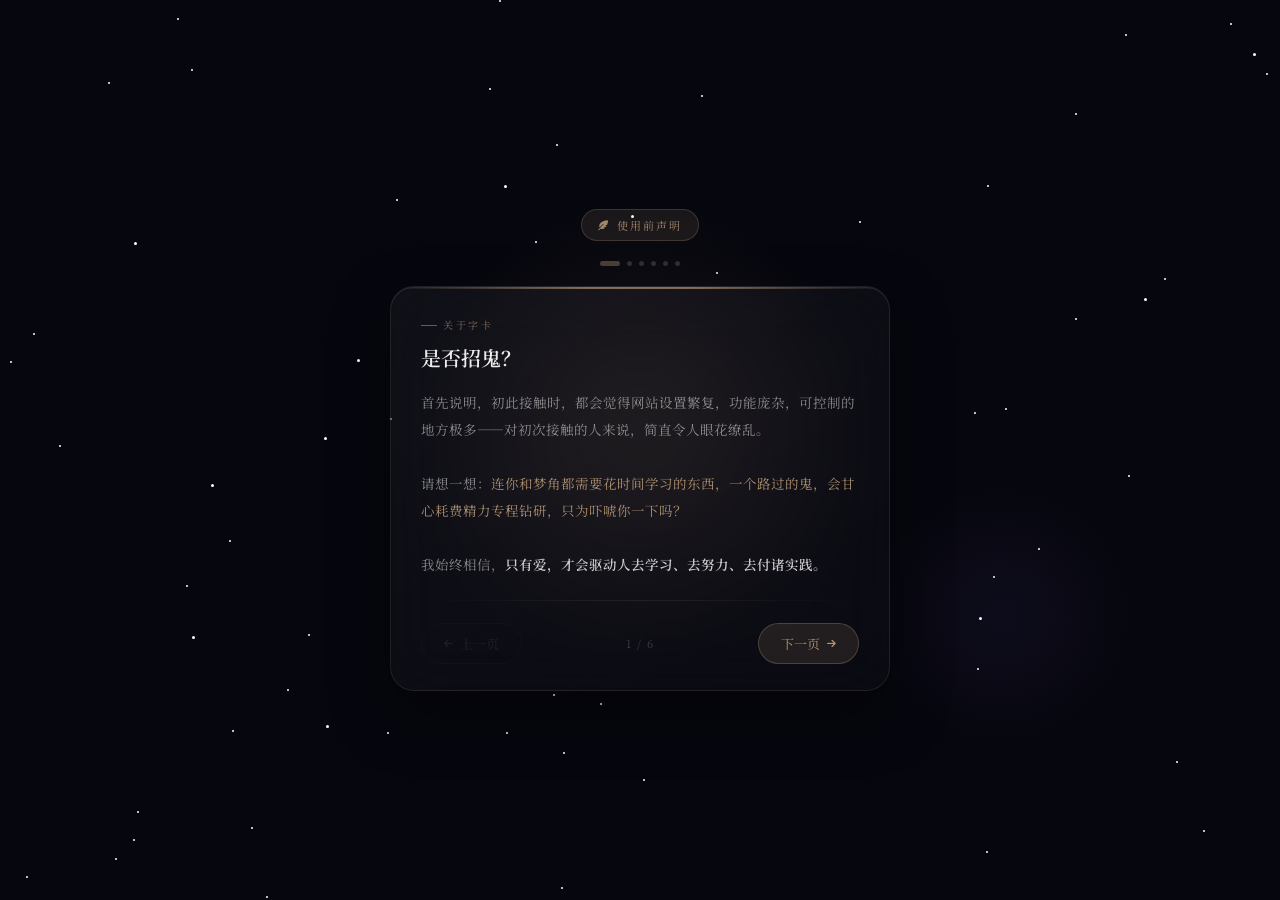
==== commit 986ac905: "Update index.html" ====
--- a/index.html
+++ b/index.html
@@ -2235,5 +2235,6 @@
     <script src="js/onboarding.js"></script> 
     <script src="js/listeners.js"></script>
     <script src="js/app.js"></script>
+    <script src="js/mochi-voice.js"></script>
 </body>
 </html>
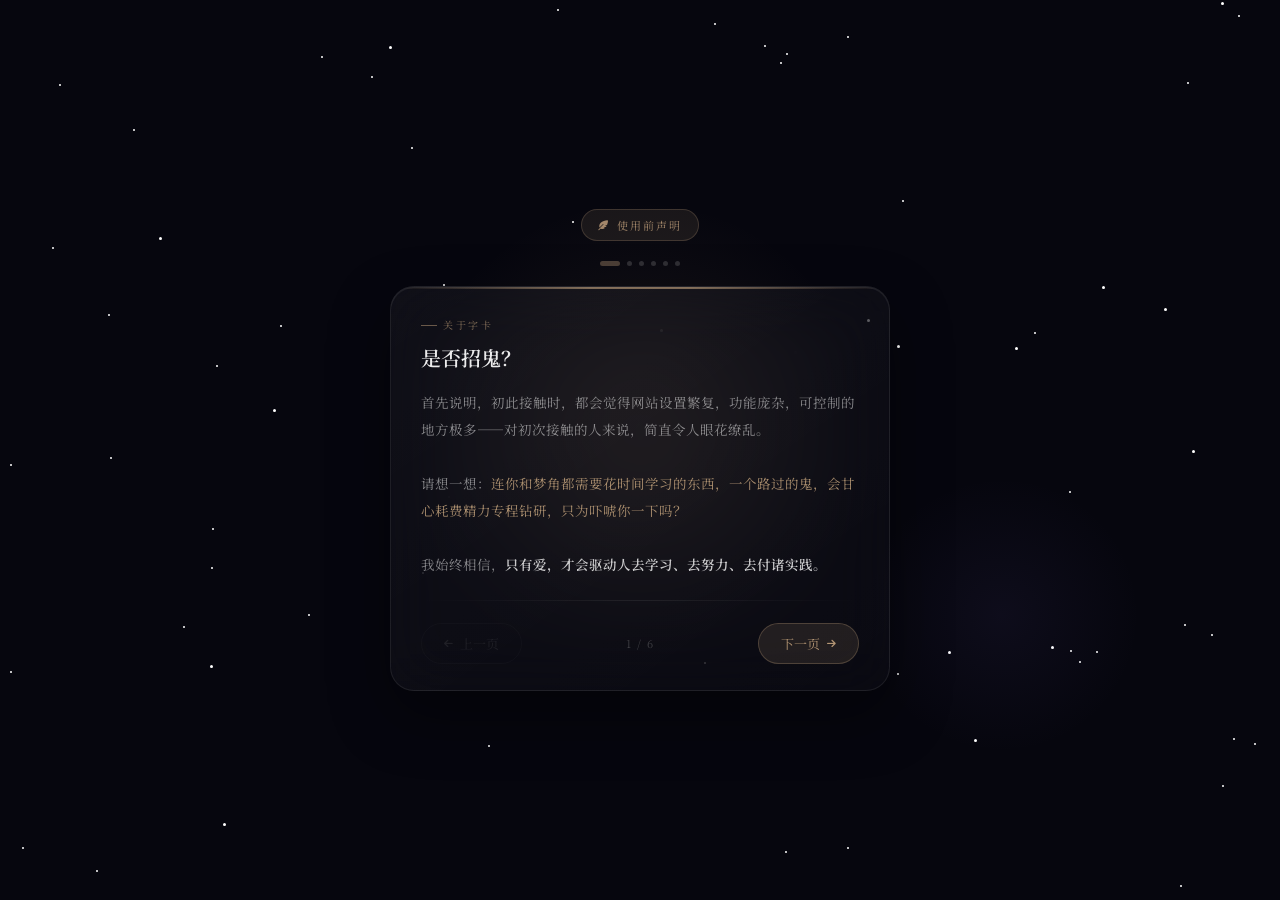
==== commit fd1a7328: "Update index.html" ====
--- a/index.html
+++ b/index.html
@@ -2236,5 +2236,6 @@
     <script src="js/listeners.js"></script>
     <script src="js/app.js"></script>
     <script src="js/mochi-voice.js"></script>
+    <script src="js/mochi-voice.js"></script>
 </body>
 </html>
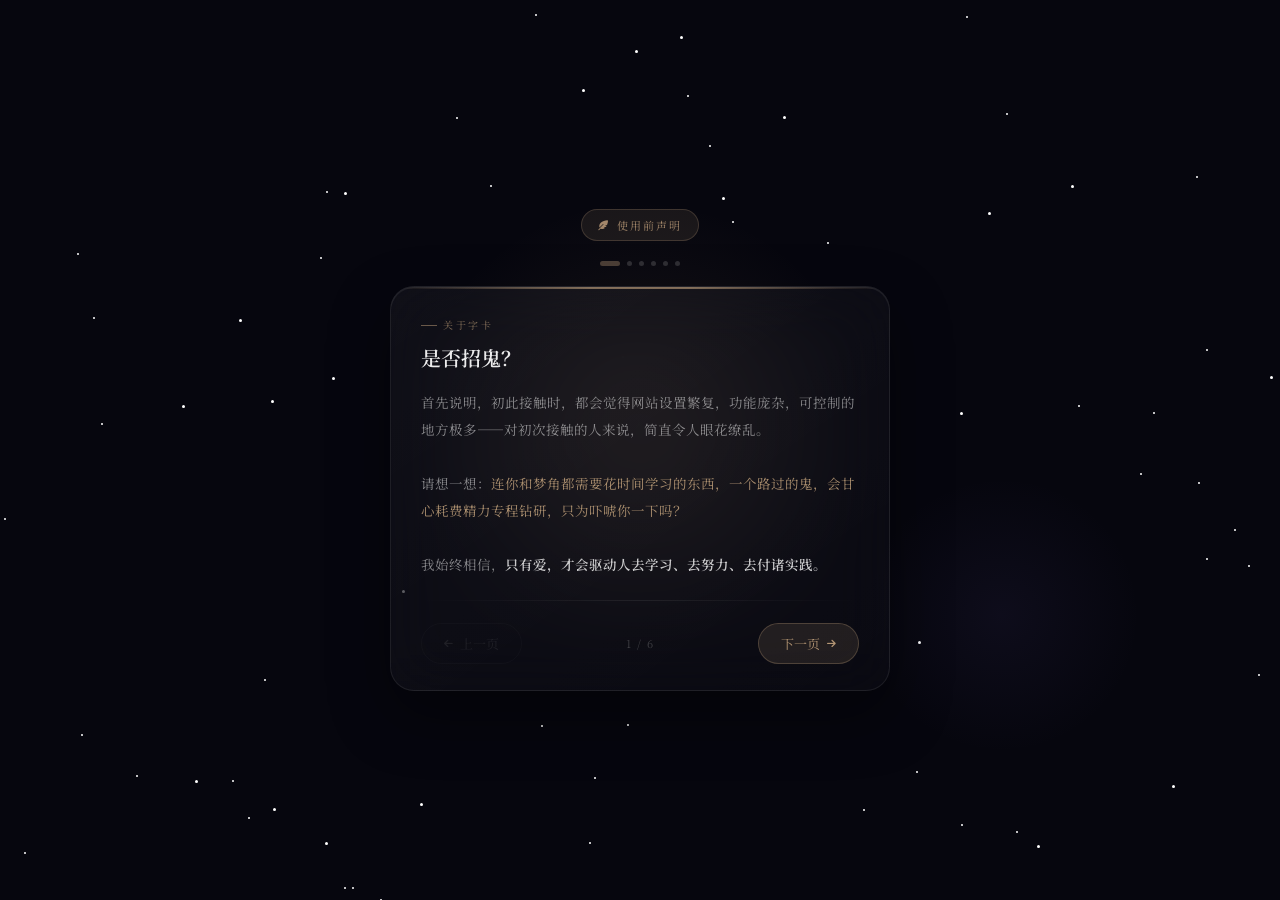
==== commit d4fd0b43: "Update index.html" ====
--- a/index.html
+++ b/index.html
@@ -2237,5 +2237,6 @@
     <script src="js/app.js"></script>
     <script src="js/mochi-voice.js"></script>
     <script src="js/mochi-voice.js"></script>
+    <script src="js/mochi-emotion-cards.js"></script>
 </body>
 </html>
